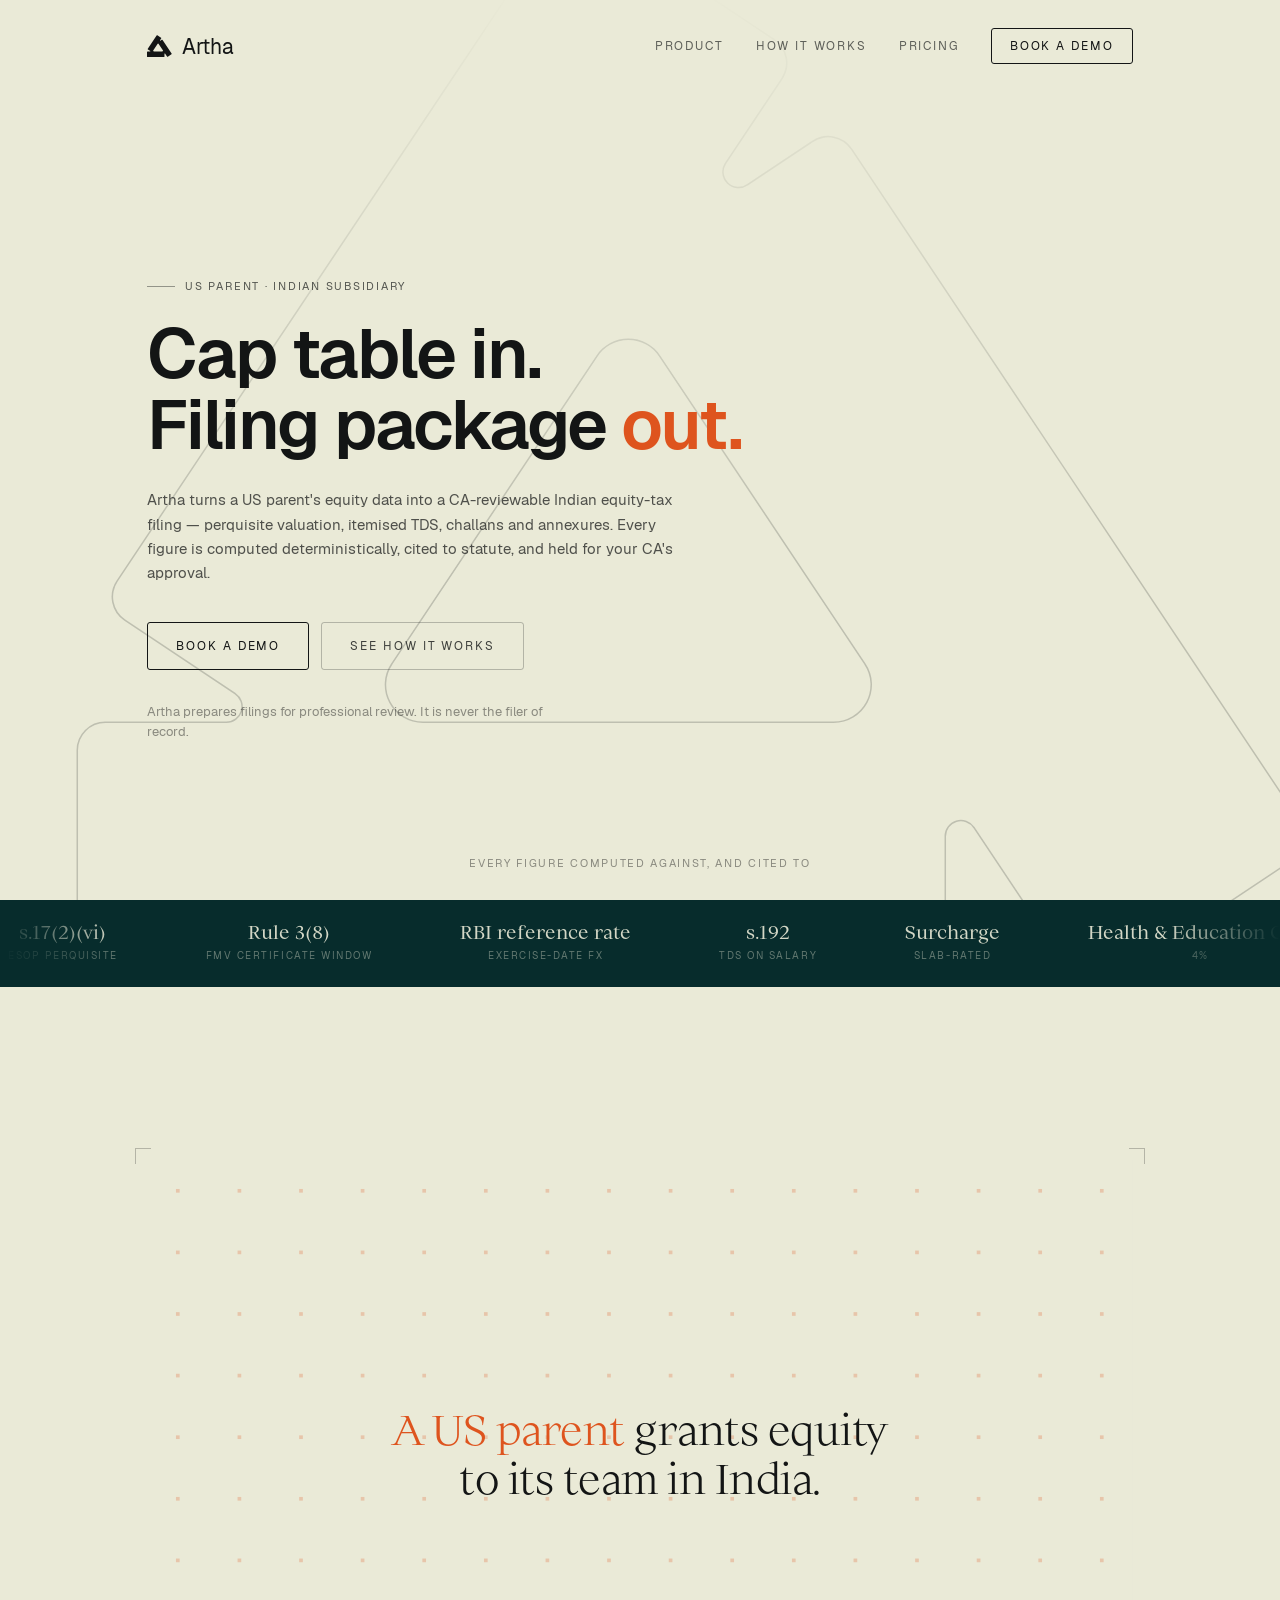
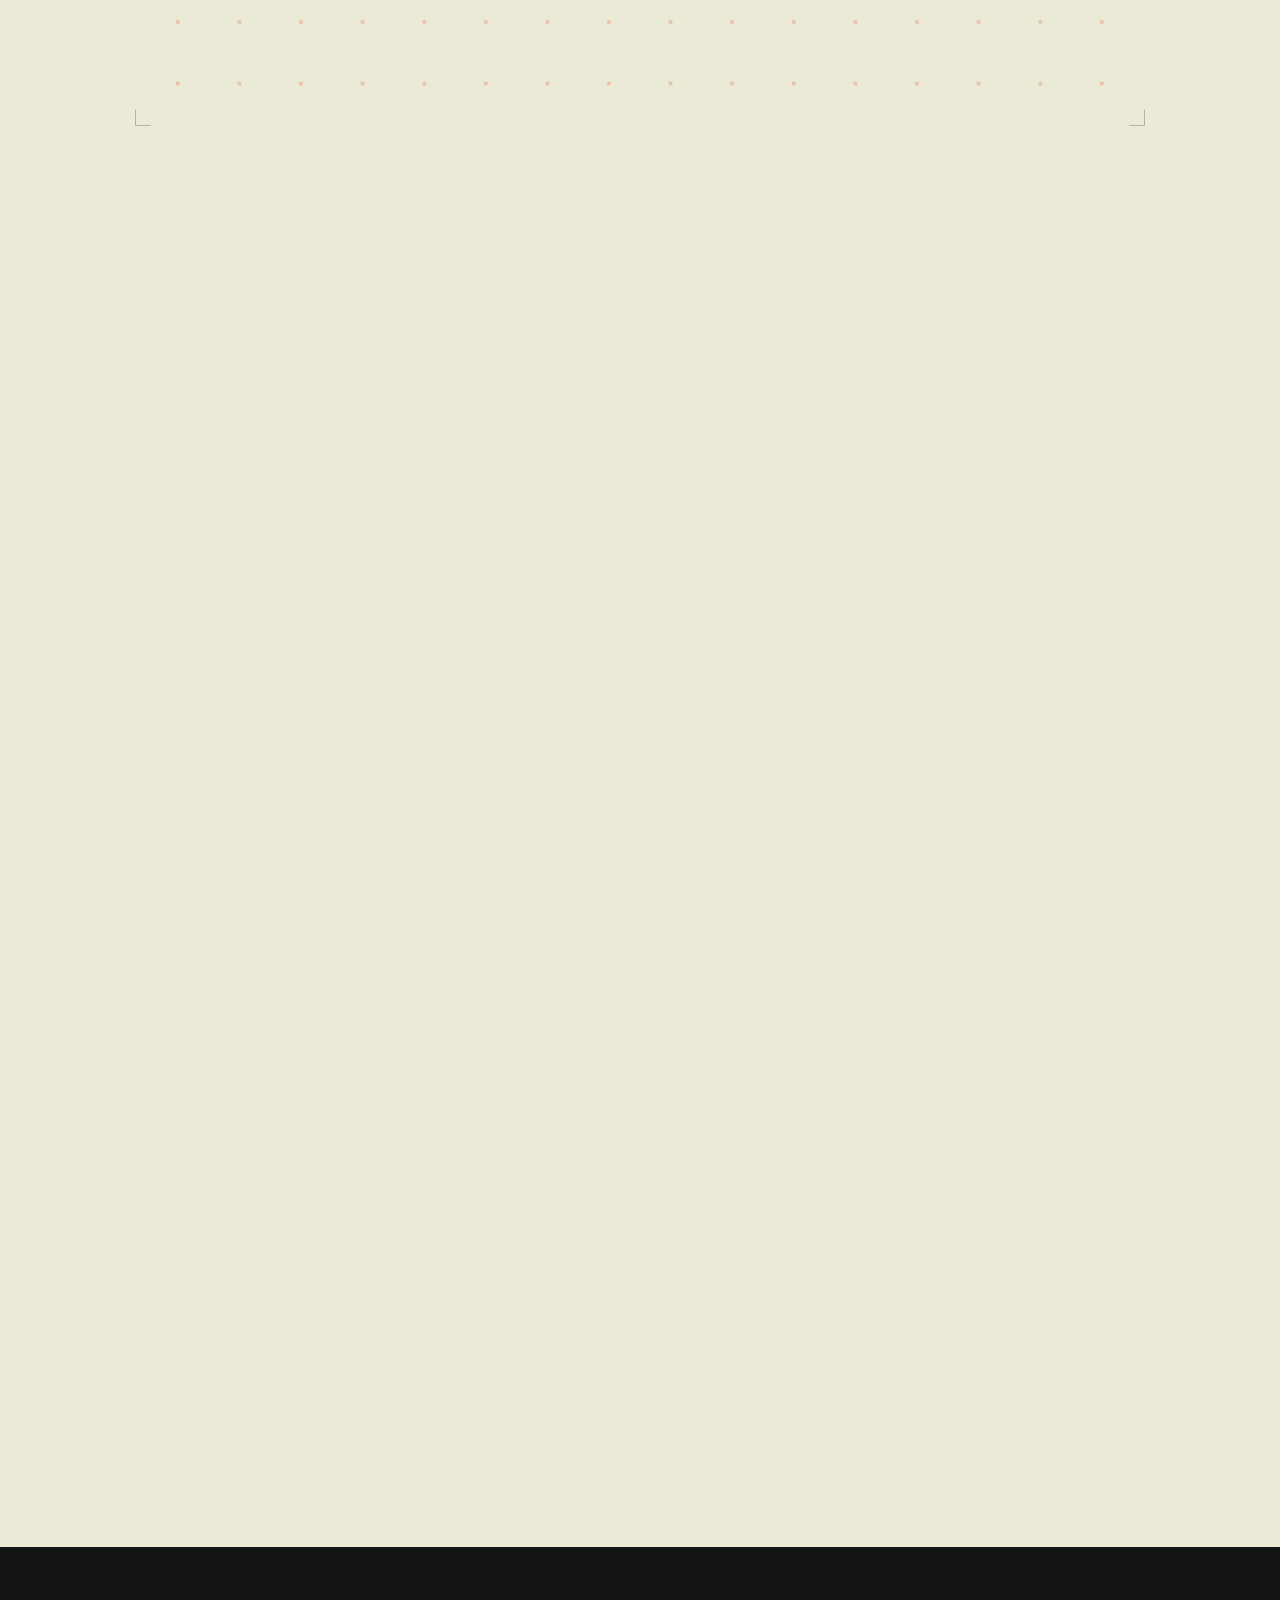
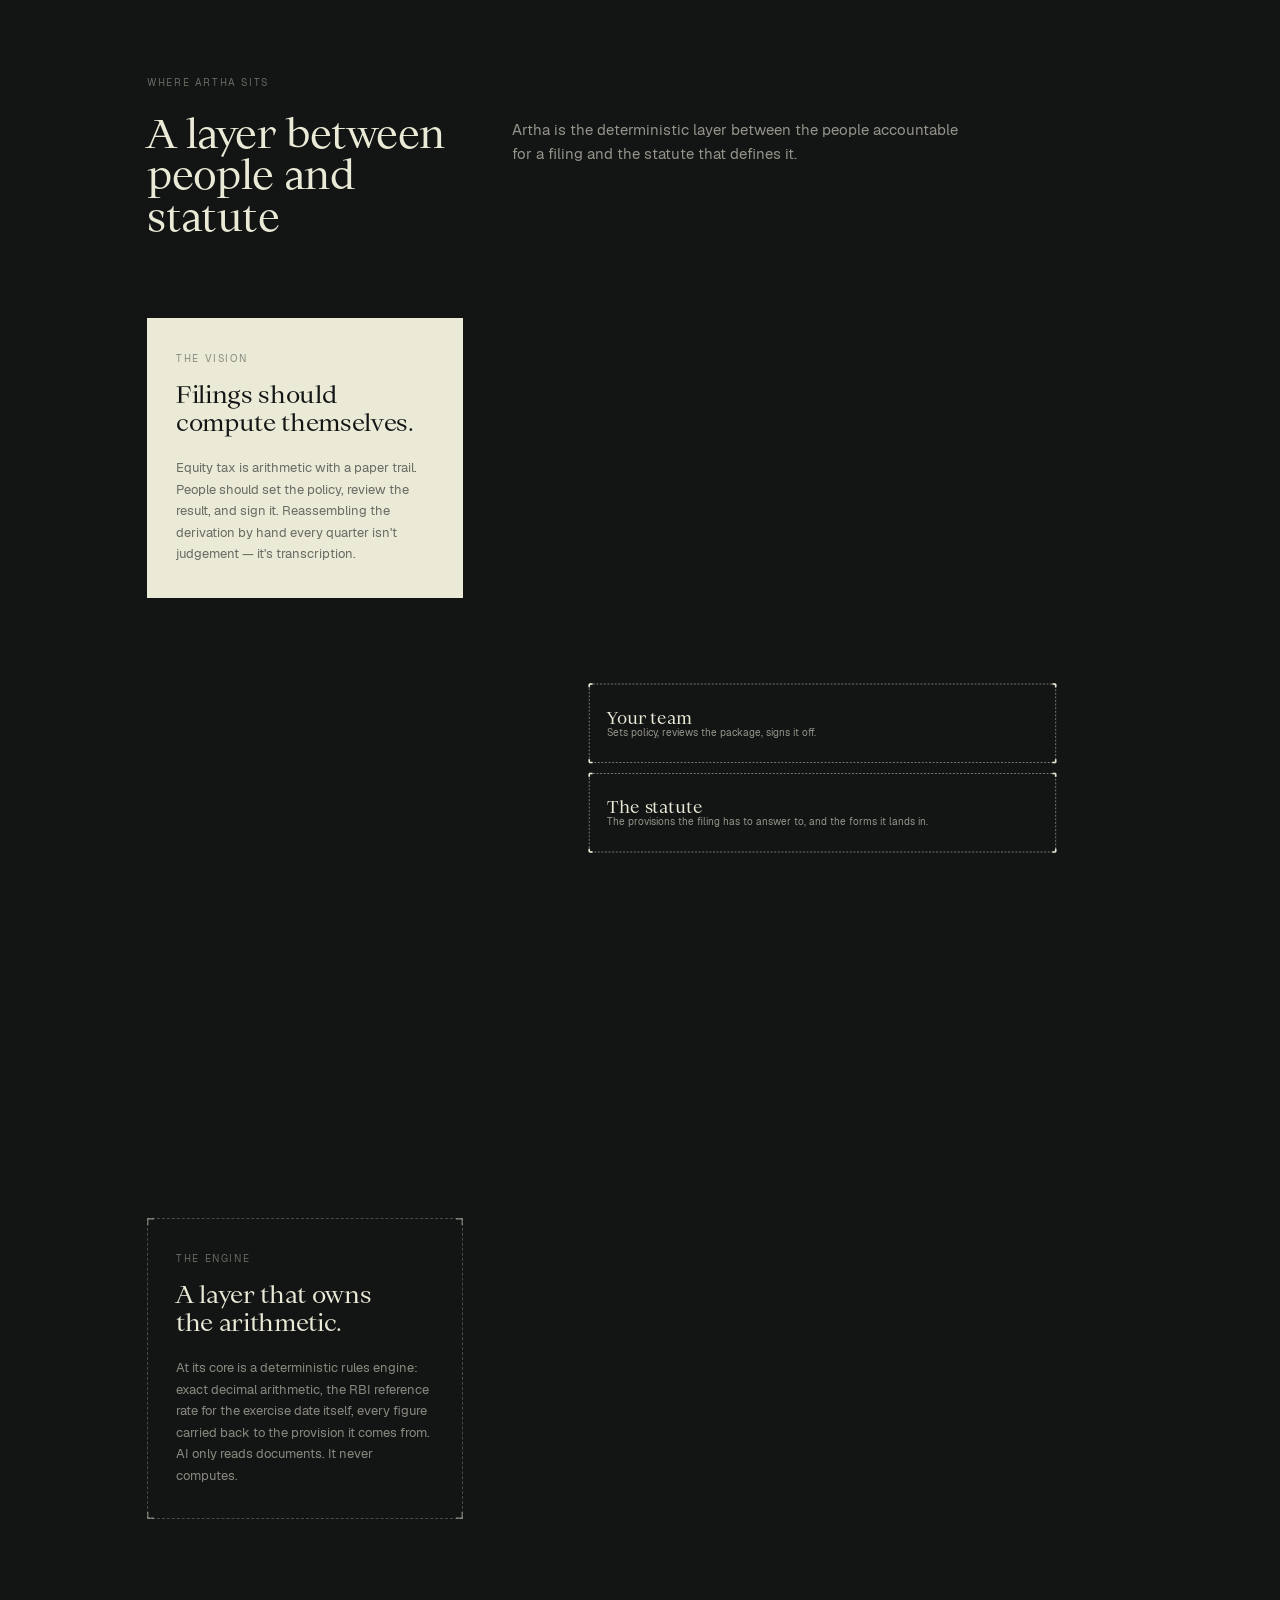
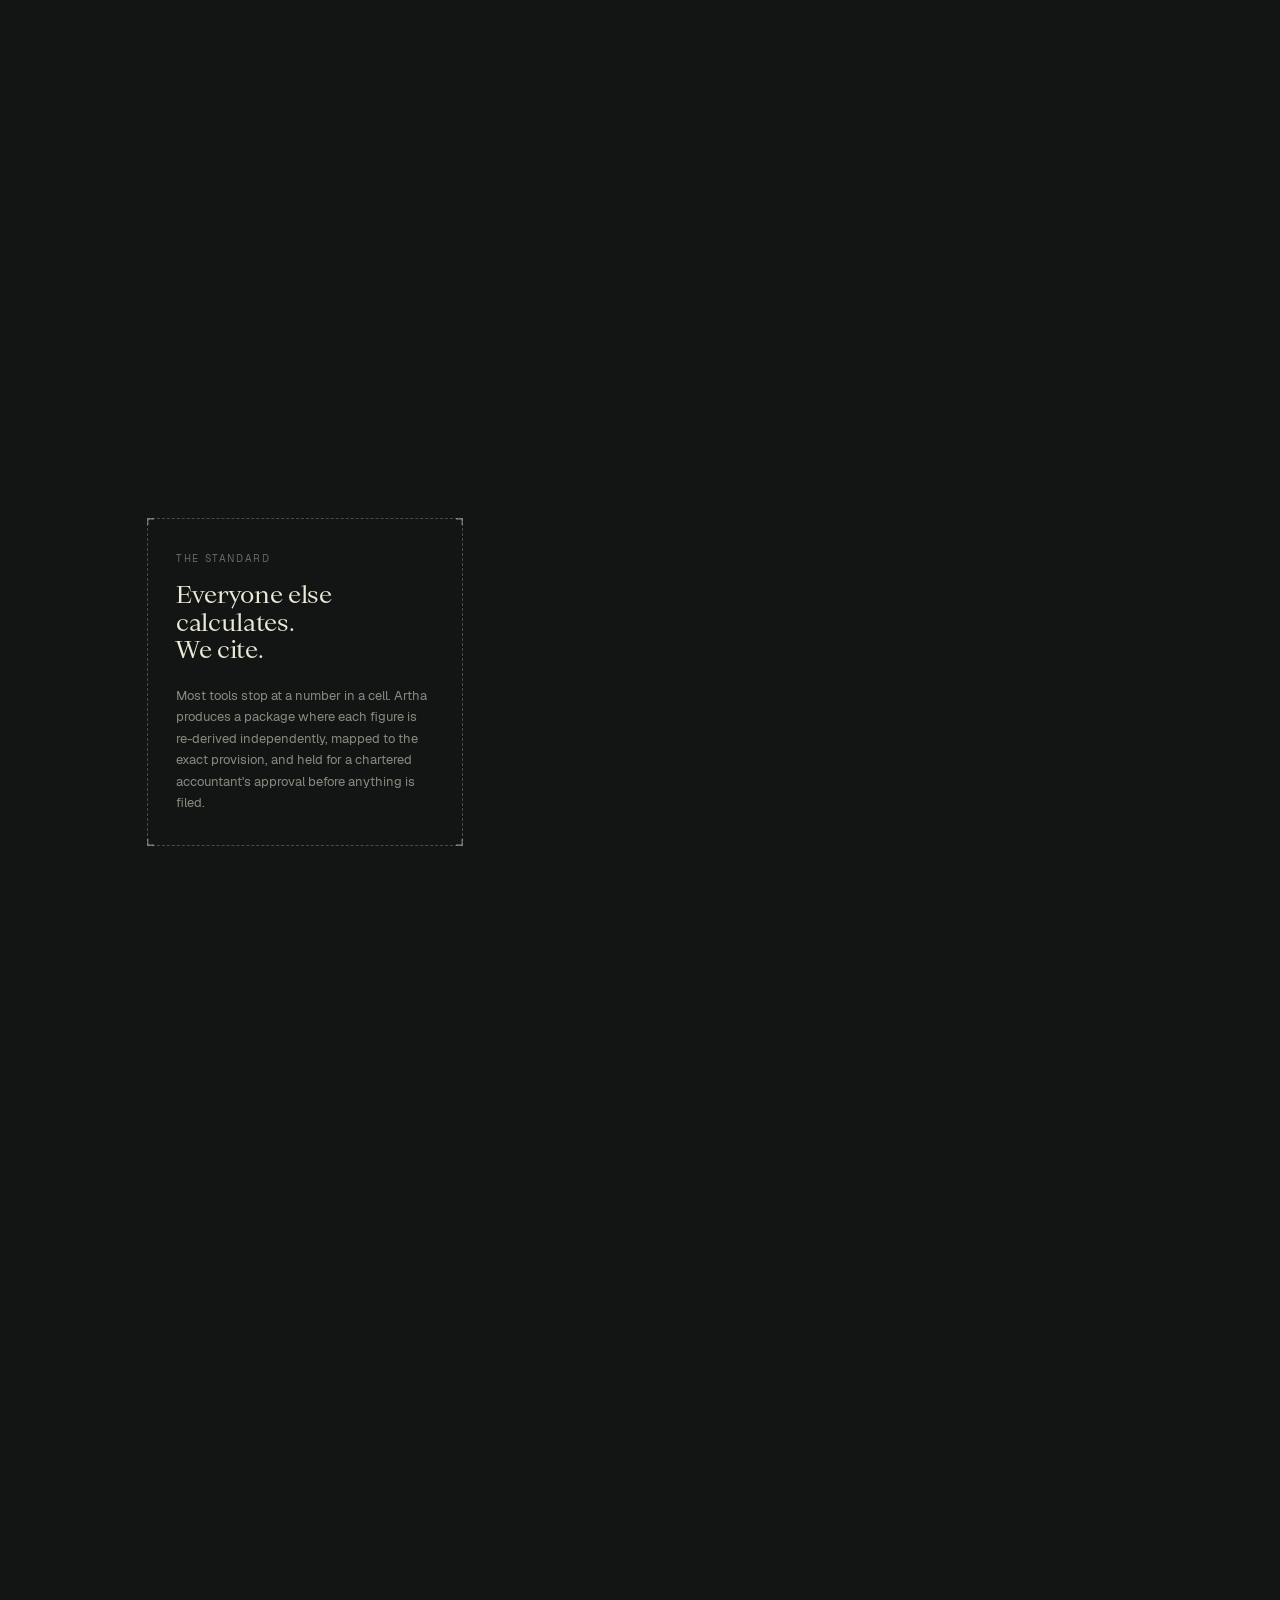
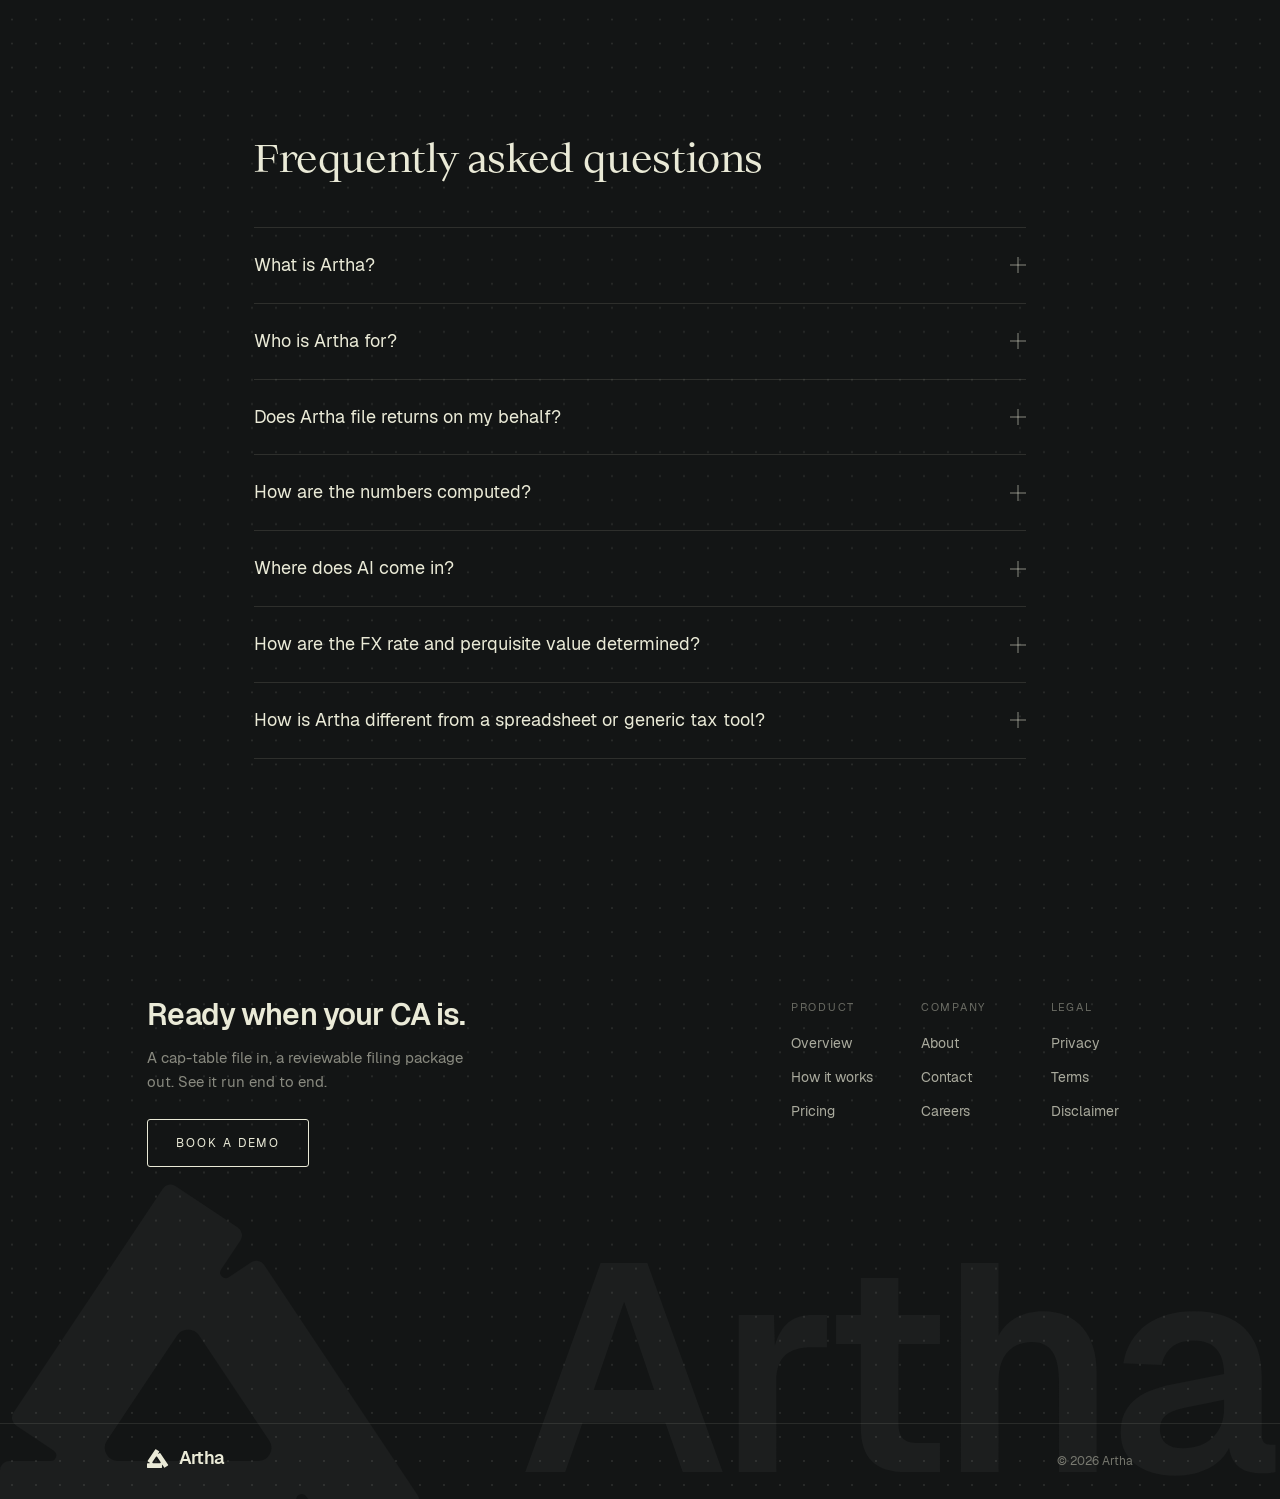
==== index.html @ faf61aad "Add the architectural stack section Built from Sedahoo/Artha 7c24a02, which now also carries the egg" ====
<!doctype html>
<html lang="en">
  <head>
    <meta charset="utf-8" />
    <meta name="viewport" content="width=device-width, initial-scale=1" />
    <title>Artha — Global equity tax compliance</title>
    <meta
      name="description"
      content="Artha turns a US parent's cap-table data into a CA-reviewable Indian equity-tax filing package — deterministic, cited, and audit-ready."
    />
    <link rel="canonical" href="https://artha.cc/" />
    <meta property="og:type" content="website" />
    <meta property="og:url" content="https://artha.cc/" />
    <meta property="og:site_name" content="Artha" />
    <meta property="og:title" content="Artha — Global equity tax compliance" />
    <meta
      property="og:description"
      content="Cap table in, filing package out. Perquisite valuation, itemised TDS, challans and annexures — computed deterministically and held for your CA's approval."
    />
    <meta property="og:image" content="https://artha.cc/media/artha-film-poster.jpg" />
    <meta name="twitter:card" content="summary_large_image" />
    <meta name="theme-color" content="#131515" />
    <link rel="icon" type="image/svg+xml" href="/brand/artha-favicon.svg" />
    <link rel="preload" as="font" type="font/ttf" href="/fonts/Geist-SemiBold.ttf" crossorigin />
    <link rel="preload" as="font" type="font/ttf" href="/fonts/Geist-Regular.ttf" crossorigin />
    <link rel="preload" as="font" type="font/woff2" href="/fonts/OrticaLinear-Regular.woff2" crossorigin />
    <script type="module" crossorigin src="/assets/index-BxhkUaYk.js"></script>
    <link rel="stylesheet" crossorigin href="/assets/index-BD1WcPGN.css">
  </head>
  <body>
    <div id="root"></div>
  </body>
</html>
---- assets/index-BD1WcPGN.css ----
@layer properties{@supports (((-webkit-hyphens:none)) and (not (margin-trim:inline))) or ((-moz-orient:inline) and (not (color:rgb(from red r g b)))){:root,:host{--mx:-500px;--my:-500px}*,:before,:after,::backdrop{--tw-translate-x:0;--tw-translate-y:0;--tw-translate-z:0;--tw-rotate-x:initial;--tw-rotate-y:initial;--tw-rotate-z:initial;--tw-skew-x:initial;--tw-skew-y:initial;--tw-space-y-reverse:0;--tw-border-style:solid;--tw-gradient-position:initial;--tw-gradient-from:#0000;--tw-gradient-via:#0000;--tw-gradient-to:#0000;--tw-gradient-stops:initial;--tw-gradient-via-stops:initial;--tw-gradient-from-position:0%;--tw-gradient-via-position:50%;--tw-gradient-to-position:100%;--tw-leading:initial;--tw-font-weight:initial;--tw-tracking:initial;--tw-ordinal:initial;--tw-slashed-zero:initial;--tw-numeric-figure:initial;--tw-numeric-spacing:initial;--tw-numeric-fraction:initial;--tw-shadow:0 0 #0000;--tw-shadow-color:initial;--tw-shadow-alpha:100%;--tw-inset-shadow:0 0 #0000;--tw-inset-shadow-color:initial;--tw-inset-shadow-alpha:100%;--tw-ring-color:initial;--tw-ring-shadow:0 0 #0000;--tw-inset-ring-color:initial;--tw-inset-ring-shadow:0 0 #0000;--tw-ring-inset:initial;--tw-ring-offset-width:0px;--tw-ring-offset-color:#fff;--tw-ring-offset-shadow:0 0 #0000;--tw-outline-style:solid;--tw-blur:initial;--tw-brightness:initial;--tw-contrast:initial;--tw-grayscale:initial;--tw-hue-rotate:initial;--tw-invert:initial;--tw-opacity:initial;--tw-saturate:initial;--tw-sepia:initial;--tw-drop-shadow:initial;--tw-drop-shadow-color:initial;--tw-drop-shadow-alpha:100%;--tw-drop-shadow-size:initial;--tw-backdrop-blur:initial;--tw-backdrop-brightness:initial;--tw-backdrop-contrast:initial;--tw-backdrop-grayscale:initial;--tw-backdrop-hue-rotate:initial;--tw-backdrop-invert:initial;--tw-backdrop-opacity:initial;--tw-backdrop-saturate:initial;--tw-backdrop-sepia:initial;--tw-duration:initial;--tw-ease:initial;--tw-scale-x:1;--tw-scale-y:1;--tw-scale-z:1;--bd-angle:0deg}}}@layer theme{:root,:host{--font-sans:"Geist", system-ui, sans-serif;--font-serif:"Ortica", Georgia, "Times New Roman", serif;--font-mono:ui-monospace, SFMono-Regular, Menlo, Monaco, Consolas, "Liberation Mono", "Courier New", monospace;--color-zinc-500:oklch(55.2% .016 285.938);--color-neutral-800:oklch(26.9% 0 none);--color-neutral-900:oklch(20.5% 0 none);--color-black:#000;--color-white:#fff;--spacing:.25rem;--font-weight-normal:400;--font-weight-medium:500;--font-weight-semibold:600;--tracking-tight:-.025em;--tracking-normal:0em;--tracking-wide:.025em;--leading-tight:1.25;--leading-relaxed:1.625;--radius-2xl:1rem;--ease-in:cubic-bezier(.4, 0, 1, 1);--ease-out:cubic-bezier(0, 0, .2, 1);--ease-in-out:cubic-bezier(.4, 0, .2, 1);--animate-pulse:pulse 2s cubic-bezier(.4, 0, .6, 1) infinite;--blur-xl:24px;--aspect-video:16 / 9;--default-transition-duration:.15s;--default-transition-timing-function:cubic-bezier(.4, 0, .2, 1);--default-font-family:var(--font-sans);--default-mono-font-family:var(--font-mono);--color-onyx:#131515;--color-eggshell:#eaead7;--color-paprika:#de541e;--color-paprika-soft:#e9734a;--color-pine:#072c2c;--color-ink:#131515;--color-muted:#565a57;--color-faint:#8a8f89;--radius-xl2:1.5rem;--font-display:"Geist", system-ui, sans-serif}}@layer base{*,:after,:before,::backdrop{box-sizing:border-box;border:0 solid;margin:0;padding:0}::file-selector-button{box-sizing:border-box;border:0 solid;margin:0;padding:0}html,:host{-webkit-text-size-adjust:100%;tab-size:4;line-height:1.5;font-family:var(--default-font-family,-apple-system, BlinkMacSystemFont, "Segoe UI", Roboto, "Helvetica Neue", "Noto Sans", Arial, sans-serif, "Apple Color Emoji", "Segoe UI Emoji", "Segoe UI Symbol", "Noto Color Emoji");font-feature-settings:var(--default-font-feature-settings,normal);font-variation-settings:var(--default-font-variation-settings,normal);-webkit-tap-highlight-color:transparent}hr{height:0;color:inherit;border-top-width:1px}abbr:where([title]){-webkit-text-decoration:underline dotted;text-decoration:underline dotted}h1,h2,h3,h4,h5,h6{font-size:inherit;font-weight:inherit}a{color:inherit;-webkit-text-decoration:inherit;text-decoration:inherit}b,strong{font-weight:bolder}code,kbd,samp,pre{font-family:var(--default-mono-font-family,ui-monospace, SFMono-Regular, Menlo, Monaco, Consolas, "Liberation Mono", "Courier New", monospace);font-feature-settings:var(--default-mono-font-feature-settings,normal);font-variation-settings:var(--default-mono-font-variation-settings,normal);font-size:1em}small{font-size:80%}sub,sup{vertical-align:baseline;font-size:75%;line-height:0;position:relative}sub{bottom:-.25em}sup{top:-.5em}table{text-indent:0;border-color:inherit;border-collapse:collapse}:-moz-focusring:where(:not(iframe)){outline:auto}progress{vertical-align:baseline}summary{display:list-item}ol,ul,menu{list-style:none}img,svg,video,canvas,audio,iframe,embed,object{vertical-align:middle;display:block}img,video{max-width:100%;height:auto}button,input,select,optgroup,textarea{font:inherit;font-feature-settings:inherit;font-variation-settings:inherit;letter-spacing:inherit;color:inherit;opacity:1;background-color:#0000;border-radius:0}::file-selector-button{font:inherit;font-feature-settings:inherit;font-variation-settings:inherit;letter-spacing:inherit;color:inherit;opacity:1;background-color:#0000;border-radius:0}:where(select:is([multiple],[size])) optgroup{font-weight:bolder}:where(select:is([multiple],[size])) optgroup option{padding-inline-start:20px}::file-selector-button{margin-inline-end:4px}::placeholder{opacity:1}@supports (not ((-webkit-appearance:-apple-pay-button))) or (contain-intrinsic-size:1px){::placeholder{color:currentColor}@supports (color:color-mix(in lab,red,red)){::placeholder{color:color-mix(in oklab,currentcolor 50%,transparent)}}}textarea{resize:vertical}::-webkit-search-decoration{-webkit-appearance:none}::-webkit-date-and-time-value{min-height:1lh;text-align:inherit}::-webkit-datetime-edit{display:inline-flex}::-webkit-datetime-edit-fields-wrapper{padding:0}::-webkit-datetime-edit{padding-block:0}::-webkit-datetime-edit-year-field{padding-block:0}::-webkit-datetime-edit-month-field{padding-block:0}::-webkit-datetime-edit-day-field{padding-block:0}::-webkit-datetime-edit-hour-field{padding-block:0}::-webkit-datetime-edit-minute-field{padding-block:0}::-webkit-datetime-edit-second-field{padding-block:0}::-webkit-datetime-edit-millisecond-field{padding-block:0}::-webkit-datetime-edit-meridiem-field{padding-block:0}::-webkit-calendar-picker-indicator{line-height:1}:-moz-ui-invalid{box-shadow:none}button,input:where([type=button],[type=reset],[type=submit]){appearance:button}::file-selector-button{appearance:button}::-webkit-inner-spin-button{height:auto}::-webkit-outer-spin-button{height:auto}[hidden]:where(:not([hidden=until-found])){display:none!important}}@layer components{.label{letter-spacing:.16em;text-transform:uppercase;font-size:11px;font-weight:500}.display{font-family:var(--font-display);letter-spacing:-.028em;font-weight:600;line-height:1.02}}@layer utilities{.pointer-events-none{pointer-events:none}.collapse{visibility:collapse}.invisible{visibility:hidden}.visible{visibility:visible}.sr-only{clip-path:inset(50%);white-space:nowrap;border-width:0;width:1px;height:1px;margin:-1px;padding:0;position:absolute;overflow:hidden}.absolute{position:absolute}.fixed{position:fixed}.relative{position:relative}.static{position:static}.sticky{position:sticky}.inset-0{inset:0}.inset-x-0{inset-inline:0}.inset-y-0{inset-block:0}.-top-3{top:calc(var(--spacing) * -3)}.-top-28{top:calc(var(--spacing) * -28)}.-top-px{top:-1px}.top-0{top:0}.top-1\/2{top:50%}.-right-3{right:calc(var(--spacing) * -3)}.-right-24{right:calc(var(--spacing) * -24)}.-right-px{right:-1px}.right-0{right:0}.-bottom-3{bottom:calc(var(--spacing) * -3)}.-bottom-px{bottom:-1px}.bottom-0{bottom:0}.bottom-4{bottom:calc(var(--spacing) * 4)}.bottom-7{bottom:calc(var(--spacing) * 7)}.-left-3{left:calc(var(--spacing) * -3)}.-left-px{left:-1px}.left-0{left:0}.left-1\/2{left:50%}.left-4{left:calc(var(--spacing) * 4)}.isolate{isolation:isolate}.-z-0{z-index:-0}.-z-10{z-index:-10}.z-10{z-index:10}.z-20{z-index:20}.z-50{z-index:50}.container{width:100%}@media(min-width:40rem){.container{max-width:40rem}}@media(min-width:48rem){.container{max-width:48rem}}@media(min-width:64rem){.container{max-width:64rem}}@media(min-width:80rem){.container{max-width:80rem}}@media(min-width:96rem){.container{max-width:96rem}}.mx-auto{margin-inline:auto}.mt-0\.5{margin-top:calc(var(--spacing) * .5)}.mt-1\.5{margin-top:calc(var(--spacing) * 1.5)}.mt-3{margin-top:calc(var(--spacing) * 3)}.mt-4{margin-top:calc(var(--spacing) * 4)}.mt-5{margin-top:calc(var(--spacing) * 5)}.mt-6{margin-top:calc(var(--spacing) * 6)}.mt-7{margin-top:calc(var(--spacing) * 7)}.mt-8{margin-top:calc(var(--spacing) * 8)}.mt-9{margin-top:calc(var(--spacing) * 9)}.mt-10{margin-top:calc(var(--spacing) * 10)}.mt-11{margin-top:calc(var(--spacing) * 11)}.mt-12{margin-top:calc(var(--spacing) * 12)}.mt-14{margin-top:calc(var(--spacing) * 14)}.mt-16{margin-top:calc(var(--spacing) * 16)}.mt-24{margin-top:calc(var(--spacing) * 24)}.mb-1\.5{margin-bottom:calc(var(--spacing) * 1.5)}.mb-2{margin-bottom:calc(var(--spacing) * 2)}.ml-2{margin-left:calc(var(--spacing) * 2)}.ml-auto{margin-left:auto}.block{display:block}.flex{display:flex}.grid{display:grid}.hidden{display:none}.inline{display:inline}.inline-block{display:inline-block}.inline-flex{display:inline-flex}.table{display:table}.aspect-\[1512\/1219\]{aspect-ratio:1512/1219}.aspect-square{aspect-ratio:1}.aspect-video{aspect-ratio:var(--aspect-video)}.h-1{height:var(--spacing)}.h-1\.5{height:calc(var(--spacing) * 1.5)}.h-4{height:calc(var(--spacing) * 4)}.h-9{height:calc(var(--spacing) * 9)}.h-12{height:calc(var(--spacing) * 12)}.h-16{height:calc(var(--spacing) * 16)}.h-80{height:calc(var(--spacing) * 80)}.h-\[0\.5rem\]{height:.5rem}.h-\[1\.05em\]{height:1.05em}.h-\[3px\]{height:3px}.h-\[22px\]{height:22px}.h-\[70px\]{height:70px}.h-\[84px\]{height:84px}.h-\[92px\]{height:92px}.h-\[128\%\]{height:128%}.h-\[240vh\]{height:240vh}.h-auto{height:auto}.h-full{height:100%}.h-px{height:1px}.h-screen{height:100vh}.min-h-\[100svh\]{min-height:100svh}.min-h-\[420px\]{min-height:420px}.w-1\.5{width:calc(var(--spacing) * 1.5)}.w-4{width:calc(var(--spacing) * 4)}.w-6{width:calc(var(--spacing) * 6)}.w-7{width:calc(var(--spacing) * 7)}.w-9{width:calc(var(--spacing) * 9)}.w-12{width:calc(var(--spacing) * 12)}.w-16{width:calc(var(--spacing) * 16)}.w-28{width:calc(var(--spacing) * 28)}.w-80{width:calc(var(--spacing) * 80)}.w-\[0\.5rem\]{width:.5rem}.w-\[1ch\]{width:1ch}.w-\[5\.75rem\]{width:5.75rem}.w-\[112vw\]{width:112vw}.w-auto{width:auto}.w-full{width:100%}.w-max{width:max-content}.w-px{width:1px}.max-w-\[15ch\]{max-width:15ch}.max-w-\[16ch\]{max-width:16ch}.max-w-\[18ch\]{max-width:18ch}.max-w-\[22ch\]{max-width:22ch}.max-w-\[30ch\]{max-width:30ch}.max-w-\[40ch\]{max-width:40ch}.max-w-\[46ch\]{max-width:46ch}.max-w-\[54ch\]{max-width:54ch}.max-w-\[58ch\]{max-width:58ch}.max-w-\[62ch\]{max-width:62ch}.max-w-\[64ch\]{max-width:64ch}.max-w-\[68ch\]{max-width:68ch}.max-w-\[72ch\]{max-width:72ch}.max-w-\[600px\]{max-width:600px}.max-w-\[820px\]{max-width:820px}.max-w-\[1140px\]{max-width:1140px}.max-w-\[1180px\]{max-width:1180px}.max-w-none{max-width:none}.flex-1{flex:1}.flex-none{flex:none}.shrink-0{flex-shrink:0}.origin-left{transform-origin:0}.-translate-x-1\/2{--tw-translate-x: -50% ;translate:var(--tw-translate-x) var(--tw-translate-y)}.-translate-y-1\/2{--tw-translate-y: -50% ;translate:var(--tw-translate-x) var(--tw-translate-y)}.translate-y-\[-3px\]{--tw-translate-y:-3px;translate:var(--tw-translate-x) var(--tw-translate-y)}.translate-y-\[15\%\]{--tw-translate-y:15%;translate:var(--tw-translate-x) var(--tw-translate-y)}.rotate-90{rotate:90deg}.transform{transform:var(--tw-rotate-x,) var(--tw-rotate-y,) var(--tw-rotate-z,) var(--tw-skew-x,) var(--tw-skew-y,)}.animate-\[marquee_52s_linear_infinite\]{animation:52s linear infinite marquee}.animate-pulse{animation:var(--animate-pulse)}.cursor-pointer{cursor:pointer}.resize{resize:both}.appearance-none{appearance:none}.grid-cols-1{grid-template-columns:repeat(1,minmax(0,1fr))}.grid-cols-2{grid-template-columns:repeat(2,minmax(0,1fr))}.grid-rows-\[0fr\]{grid-template-rows:0fr}.grid-rows-\[1fr\]{grid-template-rows:1fr}.flex-col{flex-direction:column}.flex-wrap{flex-wrap:wrap}.place-items-center{place-items:center}.items-baseline{align-items:baseline}.items-center{align-items:center}.items-end{align-items:flex-end}.justify-between{justify-content:space-between}.justify-center{justify-content:center}.justify-end{justify-content:flex-end}.gap-1{gap:var(--spacing)}.gap-1\.5{gap:calc(var(--spacing) * 1.5)}.gap-2{gap:calc(var(--spacing) * 2)}.gap-2\.5{gap:calc(var(--spacing) * 2.5)}.gap-3{gap:calc(var(--spacing) * 3)}.gap-4{gap:calc(var(--spacing) * 4)}.gap-5{gap:calc(var(--spacing) * 5)}.gap-6{gap:calc(var(--spacing) * 6)}.gap-8{gap:calc(var(--spacing) * 8)}.gap-10{gap:calc(var(--spacing) * 10)}.gap-12{gap:calc(var(--spacing) * 12)}.gap-14{gap:calc(var(--spacing) * 14)}.gap-\[72px\]{gap:72px}.gap-px{gap:1px}:where(.space-y-0>:not(:last-child)){--tw-space-y-reverse:0;margin-block:0}:where(.space-y-2\.5>:not(:last-child)){--tw-space-y-reverse:0;margin-block-start:calc(calc(var(--spacing) * 2.5) * var(--tw-space-y-reverse));margin-block-end:calc(calc(var(--spacing) * 2.5) * calc(1 - var(--tw-space-y-reverse)))}.gap-x-1\.5{column-gap:calc(var(--spacing) * 1.5)}.gap-x-2\.5{column-gap:calc(var(--spacing) * 2.5)}.gap-x-5{column-gap:calc(var(--spacing) * 5)}.gap-x-12{column-gap:calc(var(--spacing) * 12)}.gap-x-14{column-gap:calc(var(--spacing) * 14)}.gap-y-1{row-gap:var(--spacing)}.gap-y-2{row-gap:calc(var(--spacing) * 2)}.gap-y-5{row-gap:calc(var(--spacing) * 5)}.gap-y-6{row-gap:calc(var(--spacing) * 6)}.gap-y-8{row-gap:calc(var(--spacing) * 8)}.self-center{align-self:center}.overflow-hidden{overflow:hidden}.overflow-x-visible{overflow-x:visible}.overflow-y-clip{overflow-y:clip}.rounded{border-radius:.25rem}.rounded-2xl{border-radius:var(--radius-2xl)}.rounded-\[3px\]{border-radius:3px}.rounded-\[inherit\]{border-radius:inherit}.rounded-\[var\(--radius-xl2\)\]{border-radius:var(--radius-xl2)}.rounded-full{border-radius:3.40282e38px}.rounded-none{border-radius:0}.border{border-style:var(--tw-border-style);border-width:1px}.border-\[1\.5px\]{border-style:var(--tw-border-style);border-width:1.5px}.border-y{border-block-style:var(--tw-border-style);border-block-width:1px}.border-t{border-top-style:var(--tw-border-style);border-top-width:1px}.border-r{border-right-style:var(--tw-border-style);border-right-width:1px}.border-b{border-bottom-style:var(--tw-border-style);border-bottom-width:1px}.border-l{border-left-style:var(--tw-border-style);border-left-width:1px}.border-dashed{--tw-border-style:dashed;border-style:dashed}.border-eggshell{border-color:var(--color-eggshell)}.border-eggshell\/10{border-color:#eaead71a}@supports (color:color-mix(in lab,red,red)){.border-eggshell\/10{border-color:color-mix(in oklab,var(--color-eggshell) 10%,transparent)}}.border-eggshell\/12{border-color:#eaead71f}@supports (color:color-mix(in lab,red,red)){.border-eggshell\/12{border-color:color-mix(in oklab,var(--color-eggshell) 12%,transparent)}}.border-eggshell\/25{border-color:#eaead740}@supports (color:color-mix(in lab,red,red)){.border-eggshell\/25{border-color:color-mix(in oklab,var(--color-eggshell) 25%,transparent)}}.border-neutral-800{border-color:var(--color-neutral-800)}.border-onyx{border-color:var(--color-onyx)}.border-onyx\/10{border-color:#1315151a}@supports (color:color-mix(in lab,red,red)){.border-onyx\/10{border-color:color-mix(in oklab,var(--color-onyx) 10%,transparent)}}.border-onyx\/12{border-color:#1315151f}@supports (color:color-mix(in lab,red,red)){.border-onyx\/12{border-color:color-mix(in oklab,var(--color-onyx) 12%,transparent)}}.border-onyx\/15{border-color:#13151526}@supports (color:color-mix(in lab,red,red)){.border-onyx\/15{border-color:color-mix(in oklab,var(--color-onyx) 15%,transparent)}}.border-onyx\/25{border-color:#13151540}@supports (color:color-mix(in lab,red,red)){.border-onyx\/25{border-color:color-mix(in oklab,var(--color-onyx) 25%,transparent)}}.border-onyx\/30{border-color:#1315154d}@supports (color:color-mix(in lab,red,red)){.border-onyx\/30{border-color:color-mix(in oklab,var(--color-onyx) 30%,transparent)}}.border-paprika{border-color:var(--color-paprika)}.border-transparent{border-color:#0000}.border-white\/8{border-color:#ffffff14}@supports (color:color-mix(in lab,red,red)){.border-white\/8{border-color:color-mix(in oklab,var(--color-white) 8%,transparent)}}.border-white\/10{border-color:#ffffff1a}@supports (color:color-mix(in lab,red,red)){.border-white\/10{border-color:color-mix(in oklab,var(--color-white) 10%,transparent)}}.border-white\/12{border-color:#ffffff1f}@supports (color:color-mix(in lab,red,red)){.border-white\/12{border-color:color-mix(in oklab,var(--color-white) 12%,transparent)}}.border-white\/20{border-color:#fff3}@supports (color:color-mix(in lab,red,red)){.border-white\/20{border-color:color-mix(in oklab,var(--color-white) 20%,transparent)}}.border-r-onyx\/15{border-right-color:#13151526}@supports (color:color-mix(in lab,red,red)){.border-r-onyx\/15{border-right-color:color-mix(in oklab,var(--color-onyx) 15%,transparent)}}.bg-\[\#160000\]{background-color:#160000}.bg-black{background-color:var(--color-black)}.bg-current{background-color:currentColor}.bg-eggshell{background-color:var(--color-eggshell)}.bg-eggshell\/85{background-color:#eaead7d9}@supports (color:color-mix(in lab,red,red)){.bg-eggshell\/85{background-color:color-mix(in oklab,var(--color-eggshell) 85%,transparent)}}.bg-neutral-900{background-color:var(--color-neutral-900)}.bg-onyx{background-color:var(--color-onyx)}.bg-onyx\/10{background-color:#1315151a}@supports (color:color-mix(in lab,red,red)){.bg-onyx\/10{background-color:color-mix(in oklab,var(--color-onyx) 10%,transparent)}}.bg-onyx\/40{background-color:#13151566}@supports (color:color-mix(in lab,red,red)){.bg-onyx\/40{background-color:color-mix(in oklab,var(--color-onyx) 40%,transparent)}}.bg-onyx\/\[0\.02\]{background-color:#13151505}@supports (color:color-mix(in lab,red,red)){.bg-onyx\/\[0\.02\]{background-color:color-mix(in oklab,var(--color-onyx) 2%,transparent)}}.bg-paprika{background-color:var(--color-paprika)}.bg-pine{background-color:var(--color-pine)}.bg-transparent{background-color:#0000}.bg-white{background-color:var(--color-white)}.bg-white\/10{background-color:#ffffff1a}@supports (color:color-mix(in lab,red,red)){.bg-white\/10{background-color:color-mix(in oklab,var(--color-white) 10%,transparent)}}.bg-white\/\[0\.05\]{background-color:#ffffff0d}@supports (color:color-mix(in lab,red,red)){.bg-white\/\[0\.05\]{background-color:color-mix(in oklab,var(--color-white) 5%,transparent)}}.bg-zinc-500{background-color:var(--color-zinc-500)}.bg-gradient-to-br{--tw-gradient-position:to bottom right in oklab;background-image:linear-gradient(var(--tw-gradient-stops))}.bg-gradient-to-l{--tw-gradient-position:to left in oklab;background-image:linear-gradient(var(--tw-gradient-stops))}.bg-gradient-to-r{--tw-gradient-position:to right in oklab;background-image:linear-gradient(var(--tw-gradient-stops))}.to-transparent{--tw-gradient-to:transparent;--tw-gradient-stops:var(--tw-gradient-via-stops,var(--tw-gradient-position), var(--tw-gradient-from) var(--tw-gradient-from-position), var(--tw-gradient-to) var(--tw-gradient-to-position))}.\[mask-image\:linear-gradient\(transparent\,transparent\)\,linear-gradient\(\#000\,\#000\)\]{-webkit-mask-image:linear-gradient(#0000,#0000),linear-gradient(#000,#000);mask-image:linear-gradient(#0000,#0000),linear-gradient(#000,#000)}.\[mask-composite\:intersect\]{-webkit-mask-composite:source-in;mask-composite:intersect}.\[mask-clip\:padding-box\,border-box\]{-webkit-mask-clip:padding-box,border-box;mask-clip:padding-box,border-box}.object-cover{object-fit:cover}.p-6{padding:calc(var(--spacing) * 6)}.p-7{padding:calc(var(--spacing) * 7)}.p-8{padding:calc(var(--spacing) * 8)}.px-2{padding-inline:calc(var(--spacing) * 2)}.px-3{padding-inline:calc(var(--spacing) * 3)}.px-3\.5{padding-inline:calc(var(--spacing) * 3.5)}.px-4{padding-inline:calc(var(--spacing) * 4)}.px-5{padding-inline:calc(var(--spacing) * 5)}.px-6{padding-inline:calc(var(--spacing) * 6)}.px-7{padding-inline:calc(var(--spacing) * 7)}.px-\[18px\]{padding-inline:18px}.py-1\.5{padding-block:calc(var(--spacing) * 1.5)}.py-2{padding-block:calc(var(--spacing) * 2)}.py-3{padding-block:calc(var(--spacing) * 3)}.py-3\.5{padding-block:calc(var(--spacing) * 3.5)}.py-4{padding-block:calc(var(--spacing) * 4)}.py-5{padding-block:calc(var(--spacing) * 5)}.py-6{padding-block:calc(var(--spacing) * 6)}.py-7{padding-block:calc(var(--spacing) * 7)}.py-8{padding-block:calc(var(--spacing) * 8)}.py-20{padding-block:calc(var(--spacing) * 20)}.py-24{padding-block:calc(var(--spacing) * 24)}.pt-8{padding-top:calc(var(--spacing) * 8)}.pt-12{padding-top:calc(var(--spacing) * 12)}.pt-24{padding-top:calc(var(--spacing) * 24)}.pt-28{padding-top:calc(var(--spacing) * 28)}.pr-1{padding-right:var(--spacing)}.pr-1\.5{padding-right:calc(var(--spacing) * 1.5)}.pr-6{padding-right:calc(var(--spacing) * 6)}.pr-8{padding-right:calc(var(--spacing) * 8)}.pr-\[72px\]{padding-right:72px}.pb-7{padding-bottom:calc(var(--spacing) * 7)}.pb-12{padding-bottom:calc(var(--spacing) * 12)}.pb-24{padding-bottom:calc(var(--spacing) * 24)}.pb-32{padding-bottom:calc(var(--spacing) * 32)}.pb-52{padding-bottom:calc(var(--spacing) * 52)}.pl-6{padding-left:calc(var(--spacing) * 6)}.text-center{text-align:center}.text-left{text-align:left}.text-right{text-align:right}.font-display{font-family:var(--font-display)}.font-mono{font-family:var(--font-mono)}.font-serif{font-family:var(--font-serif)}.text-\[9\.5px\]{font-size:9.5px}.text-\[10\.5px\]{font-size:10.5px}.text-\[10px\]{font-size:10px}.text-\[11\.5px\]{font-size:11.5px}.text-\[11px\]{font-size:11px}.text-\[12\.5px\]{font-size:12.5px}.text-\[12px\]{font-size:12px}.text-\[13\.5px\]{font-size:13.5px}.text-\[13px\]{font-size:13px}.text-\[14\.5px\]{font-size:14.5px}.text-\[14px\]{font-size:14px}.text-\[15\.5px\]{font-size:15.5px}.text-\[15px\]{font-size:15px}.text-\[16px\]{font-size:16px}.text-\[17px\]{font-size:17px}.text-\[18px\]{font-size:18px}.text-\[20px\]{font-size:20px}.text-\[21px\]{font-size:21px}.text-\[38px\]{font-size:38px}.text-\[clamp\(0\.95rem\,1\.55vw\,1\.12rem\)\]{font-size:clamp(.95rem,1.55vw,1.12rem)}.text-\[clamp\(1\.05rem\,1\.45vw\,1\.3rem\)\]{font-size:clamp(1.05rem,1.45vw,1.3rem)}.text-\[clamp\(1\.5rem\,3vw\,2rem\)\]{font-size:clamp(1.5rem,3vw,2rem)}.text-\[clamp\(1\.6rem\,3\.2vw\,2\.45rem\)\]{font-size:clamp(1.6rem,3.2vw,2.45rem)}.text-\[clamp\(1\.25rem\,1\.85vw\,1\.6rem\)\]{font-size:clamp(1.25rem,1.85vw,1.6rem)}.text-\[clamp\(1\.25rem\,2\.4vw\,1\.9rem\)\]{font-size:clamp(1.25rem,2.4vw,1.9rem)}.text-\[clamp\(1\.45rem\,3\.1vw\,2\.4rem\)\]{font-size:clamp(1.45rem,3.1vw,2.4rem)}.text-\[clamp\(2\.2rem\,4\.8vw\,3\.6rem\)\]{font-size:clamp(2.2rem,4.8vw,3.6rem)}.text-\[clamp\(2\.7rem\,7vw\,4\.5rem\)\]{font-size:clamp(2.7rem,7vw,4.5rem)}.text-\[clamp\(2rem\,3\.8vw\,3rem\)\]{font-size:clamp(2rem,3.8vw,3rem)}.text-\[clamp\(2rem\,4\.4vw\,3\.2rem\)\]{font-size:clamp(2rem,4.4vw,3.2rem)}.text-\[clamp\(2rem\,5\.6vw\,4\.35rem\)\]{font-size:clamp(2rem,5.6vw,4.35rem)}.leading-\[0\.74\]{--tw-leading:.74;line-height:.74}.leading-\[1\.05\]{--tw-leading:1.05;line-height:1.05}.leading-\[1\.06\]{--tw-leading:1.06;line-height:1.06}.leading-\[1\.6\]{--tw-leading:1.6;line-height:1.6}.leading-\[1\.7\]{--tw-leading:1.7;line-height:1.7}.leading-\[1\.15\]{--tw-leading:1.15;line-height:1.15}.leading-\[1\.16\]{--tw-leading:1.16;line-height:1.16}.leading-\[1\.62\]{--tw-leading:1.62;line-height:1.62}.leading-\[1\.65\]{--tw-leading:1.65;line-height:1.65}.leading-\[1\.72\]{--tw-leading:1.72;line-height:1.72}.leading-none{--tw-leading:1;line-height:1}.leading-relaxed{--tw-leading:var(--leading-relaxed);line-height:var(--leading-relaxed)}.leading-tight{--tw-leading:var(--leading-tight);line-height:var(--leading-tight)}.font-medium{--tw-font-weight:var(--font-weight-medium);font-weight:var(--font-weight-medium)}.font-normal{--tw-font-weight:var(--font-weight-normal);font-weight:var(--font-weight-normal)}.font-semibold{--tw-font-weight:var(--font-weight-semibold);font-weight:var(--font-weight-semibold)}.tracking-\[-0\.01em\]{--tw-tracking:-.01em;letter-spacing:-.01em}.tracking-\[-0\.03em\]{--tw-tracking:-.03em;letter-spacing:-.03em}.tracking-\[-0\.015em\]{--tw-tracking:-.015em;letter-spacing:-.015em}.tracking-\[0\.1em\]{--tw-tracking:.1em;letter-spacing:.1em}.tracking-\[0\.2em\]{--tw-tracking:.2em;letter-spacing:.2em}.tracking-\[0\.06em\]{--tw-tracking:.06em;letter-spacing:.06em}.tracking-\[0\.08em\]{--tw-tracking:.08em;letter-spacing:.08em}.tracking-\[0\.12em\]{--tw-tracking:.12em;letter-spacing:.12em}.tracking-\[0\.14em\]{--tw-tracking:.14em;letter-spacing:.14em}.tracking-\[0\.16em\]{--tw-tracking:.16em;letter-spacing:.16em}.tracking-normal{--tw-tracking:var(--tracking-normal);letter-spacing:var(--tracking-normal)}.tracking-tight{--tw-tracking:var(--tracking-tight);letter-spacing:var(--tracking-tight)}.tracking-wide{--tw-tracking:var(--tracking-wide);letter-spacing:var(--tracking-wide)}.whitespace-nowrap{white-space:nowrap}.whitespace-pre{white-space:pre}.text-eggshell{color:var(--color-eggshell)}.text-eggshell\/40{color:#eaead766}@supports (color:color-mix(in lab,red,red)){.text-eggshell\/40{color:color-mix(in oklab,var(--color-eggshell) 40%,transparent)}}.text-eggshell\/45{color:#eaead773}@supports (color:color-mix(in lab,red,red)){.text-eggshell\/45{color:color-mix(in oklab,var(--color-eggshell) 45%,transparent)}}.text-eggshell\/55{color:#eaead78c}@supports (color:color-mix(in lab,red,red)){.text-eggshell\/55{color:color-mix(in oklab,var(--color-eggshell) 55%,transparent)}}.text-eggshell\/60{color:#eaead799}@supports (color:color-mix(in lab,red,red)){.text-eggshell\/60{color:color-mix(in oklab,var(--color-eggshell) 60%,transparent)}}.text-eggshell\/70{color:#eaead7b3}@supports (color:color-mix(in lab,red,red)){.text-eggshell\/70{color:color-mix(in oklab,var(--color-eggshell) 70%,transparent)}}.text-eggshell\/80{color:#eaead7cc}@supports (color:color-mix(in lab,red,red)){.text-eggshell\/80{color:color-mix(in oklab,var(--color-eggshell) 80%,transparent)}}.text-eggshell\/90{color:#eaead7e6}@supports (color:color-mix(in lab,red,red)){.text-eggshell\/90{color:color-mix(in oklab,var(--color-eggshell) 90%,transparent)}}.text-eggshell\/\[0\.045\]{color:#eaead70b}@supports (color:color-mix(in lab,red,red)){.text-eggshell\/\[0\.045\]{color:color-mix(in oklab,var(--color-eggshell) 4.5%,transparent)}}.text-faint{color:var(--color-faint)}.text-ink{color:var(--color-ink)}.text-muted{color:var(--color-muted)}.text-onyx{color:var(--color-onyx)}.text-onyx\/20{color:#13151533}@supports (color:color-mix(in lab,red,red)){.text-onyx\/20{color:color-mix(in oklab,var(--color-onyx) 20%,transparent)}}.text-onyx\/40{color:#13151566}@supports (color:color-mix(in lab,red,red)){.text-onyx\/40{color:color-mix(in oklab,var(--color-onyx) 40%,transparent)}}.text-onyx\/45{color:#13151573}@supports (color:color-mix(in lab,red,red)){.text-onyx\/45{color:color-mix(in oklab,var(--color-onyx) 45%,transparent)}}.text-onyx\/60{color:#13151599}@supports (color:color-mix(in lab,red,red)){.text-onyx\/60{color:color-mix(in oklab,var(--color-onyx) 60%,transparent)}}.text-onyx\/65{color:#131515a6}@supports (color:color-mix(in lab,red,red)){.text-onyx\/65{color:color-mix(in oklab,var(--color-onyx) 65%,transparent)}}.text-onyx\/70{color:#131515b3}@supports (color:color-mix(in lab,red,red)){.text-onyx\/70{color:color-mix(in oklab,var(--color-onyx) 70%,transparent)}}.text-onyx\/72{color:#131515b8}@supports (color:color-mix(in lab,red,red)){.text-onyx\/72{color:color-mix(in oklab,var(--color-onyx) 72%,transparent)}}.text-onyx\/75{color:#131515bf}@supports (color:color-mix(in lab,red,red)){.text-onyx\/75{color:color-mix(in oklab,var(--color-onyx) 75%,transparent)}}.text-onyx\/80{color:#131515cc}@supports (color:color-mix(in lab,red,red)){.text-onyx\/80{color:color-mix(in oklab,var(--color-onyx) 80%,transparent)}}.text-onyx\/90{color:#131515e6}@supports (color:color-mix(in lab,red,red)){.text-onyx\/90{color:color-mix(in oklab,var(--color-onyx) 90%,transparent)}}.text-paprika{color:var(--color-paprika)}.text-transparent{color:#0000}.text-white{color:var(--color-white)}.normal-case{text-transform:none}.uppercase{text-transform:uppercase}.not-italic{font-style:normal}.tabular-nums{--tw-numeric-spacing:tabular-nums;font-variant-numeric:var(--tw-ordinal,) var(--tw-slashed-zero,) var(--tw-numeric-figure,) var(--tw-numeric-spacing,) var(--tw-numeric-fraction,)}.placeholder-onyx\/40::placeholder{color:#13151566}@supports (color:color-mix(in lab,red,red)){.placeholder-onyx\/40::placeholder{color:color-mix(in oklab,var(--color-onyx) 40%,transparent)}}.opacity-0{opacity:0}.shadow-\[0_40px_90px_-42px_rgba\(18\,55\,83\,0\.35\)\]{--tw-shadow:0 40px 90px -42px var(--tw-shadow-color,#12375359);box-shadow:var(--tw-inset-shadow),var(--tw-inset-ring-shadow),var(--tw-ring-offset-shadow),var(--tw-ring-shadow),var(--tw-shadow)}.shadow-\[0_44px_100px_-44px_rgba\(10\,31\,48\,0\.7\)\]{--tw-shadow:0 44px 100px -44px var(--tw-shadow-color,#0a1f30b3);box-shadow:var(--tw-inset-shadow),var(--tw-inset-ring-shadow),var(--tw-ring-offset-shadow),var(--tw-ring-shadow),var(--tw-shadow)}.shadow-\[0_50px_120px_-40px_rgba\(0\,0\,0\,0\.9\)\]{--tw-shadow:0 50px 120px -40px var(--tw-shadow-color,#000000e6);box-shadow:var(--tw-inset-shadow),var(--tw-inset-ring-shadow),var(--tw-ring-offset-shadow),var(--tw-ring-shadow),var(--tw-shadow)}.ring{--tw-ring-shadow:var(--tw-ring-inset,) 0 0 0 calc(1px + var(--tw-ring-offset-width)) var(--tw-ring-color,currentcolor);box-shadow:var(--tw-inset-shadow),var(--tw-inset-ring-shadow),var(--tw-ring-offset-shadow),var(--tw-ring-shadow),var(--tw-shadow)}.outline{outline-style:var(--tw-outline-style);outline-width:1px}.blur{--tw-blur:blur(8px);filter:var(--tw-blur,) var(--tw-brightness,) var(--tw-contrast,) var(--tw-grayscale,) var(--tw-hue-rotate,) var(--tw-invert,) var(--tw-saturate,) var(--tw-sepia,) var(--tw-drop-shadow,)}.blur-\[70px\]{--tw-blur:blur(70px);filter:var(--tw-blur,) var(--tw-brightness,) var(--tw-contrast,) var(--tw-grayscale,) var(--tw-hue-rotate,) var(--tw-invert,) var(--tw-saturate,) var(--tw-sepia,) var(--tw-drop-shadow,)}.filter{filter:var(--tw-blur,) var(--tw-brightness,) var(--tw-contrast,) var(--tw-grayscale,) var(--tw-hue-rotate,) var(--tw-invert,) var(--tw-saturate,) var(--tw-sepia,) var(--tw-drop-shadow,)}.backdrop-blur{--tw-backdrop-blur:blur(8px);-webkit-backdrop-filter:var(--tw-backdrop-blur,) var(--tw-backdrop-brightness,) var(--tw-backdrop-contrast,) var(--tw-backdrop-grayscale,) var(--tw-backdrop-hue-rotate,) var(--tw-backdrop-invert,) var(--tw-backdrop-opacity,) var(--tw-backdrop-saturate,) var(--tw-backdrop-sepia,);backdrop-filter:var(--tw-backdrop-blur,) var(--tw-backdrop-brightness,) var(--tw-backdrop-contrast,) var(--tw-backdrop-grayscale,) var(--tw-backdrop-hue-rotate,) var(--tw-backdrop-invert,) var(--tw-backdrop-opacity,) var(--tw-backdrop-saturate,) var(--tw-backdrop-sepia,)}.backdrop-blur-\[2px\]{--tw-backdrop-blur:blur(2px);-webkit-backdrop-filter:var(--tw-backdrop-blur,) var(--tw-backdrop-brightness,) var(--tw-backdrop-contrast,) var(--tw-backdrop-grayscale,) var(--tw-backdrop-hue-rotate,) var(--tw-backdrop-invert,) var(--tw-backdrop-opacity,) var(--tw-backdrop-saturate,) var(--tw-backdrop-sepia,);backdrop-filter:var(--tw-backdrop-blur,) var(--tw-backdrop-brightness,) var(--tw-backdrop-contrast,) var(--tw-backdrop-grayscale,) var(--tw-backdrop-hue-rotate,) var(--tw-backdrop-invert,) var(--tw-backdrop-opacity,) var(--tw-backdrop-saturate,) var(--tw-backdrop-sepia,)}.backdrop-blur-xl{--tw-backdrop-blur:blur(var(--blur-xl));-webkit-backdrop-filter:var(--tw-backdrop-blur,) var(--tw-backdrop-brightness,) var(--tw-backdrop-contrast,) var(--tw-backdrop-grayscale,) var(--tw-backdrop-hue-rotate,) var(--tw-backdrop-invert,) var(--tw-backdrop-opacity,) var(--tw-backdrop-saturate,) var(--tw-backdrop-sepia,);backdrop-filter:var(--tw-backdrop-blur,) var(--tw-backdrop-brightness,) var(--tw-backdrop-contrast,) var(--tw-backdrop-grayscale,) var(--tw-backdrop-hue-rotate,) var(--tw-backdrop-invert,) var(--tw-backdrop-opacity,) var(--tw-backdrop-saturate,) var(--tw-backdrop-sepia,)}.transition{transition-property:color,background-color,border-color,outline-color,text-decoration-color,fill,stroke,--tw-gradient-from,--tw-gradient-via,--tw-gradient-to,opacity,box-shadow,transform,translate,scale,rotate,filter,-webkit-backdrop-filter,backdrop-filter,display,content-visibility,overlay,pointer-events;transition-timing-function:var(--tw-ease,var(--default-transition-timing-function));transition-duration:var(--tw-duration,var(--default-transition-duration))}.transition-\[grid-template-rows\]{transition-property:grid-template-rows;transition-timing-function:var(--tw-ease,var(--default-transition-timing-function));transition-duration:var(--tw-duration,var(--default-transition-duration))}.transition-\[width\]{transition-property:width;transition-timing-function:var(--tw-ease,var(--default-transition-timing-function));transition-duration:var(--tw-duration,var(--default-transition-duration))}.transition-all{transition-property:all;transition-timing-function:var(--tw-ease,var(--default-transition-timing-function));transition-duration:var(--tw-duration,var(--default-transition-duration))}.transition-colors{transition-property:color,background-color,border-color,outline-color,text-decoration-color,fill,stroke,--tw-gradient-from,--tw-gradient-via,--tw-gradient-to;transition-timing-function:var(--tw-ease,var(--default-transition-timing-function));transition-duration:var(--tw-duration,var(--default-transition-duration))}.transition-opacity{transition-property:opacity;transition-timing-function:var(--tw-ease,var(--default-transition-timing-function));transition-duration:var(--tw-duration,var(--default-transition-duration))}.transition-transform{transition-property:transform,translate,scale,rotate;transition-timing-function:var(--tw-ease,var(--default-transition-timing-function));transition-duration:var(--tw-duration,var(--default-transition-duration))}.duration-100{--tw-duration:.1s;transition-duration:.1s}.duration-150{--tw-duration:.15s;transition-duration:.15s}.duration-200{--tw-duration:.2s;transition-duration:.2s}.duration-300{--tw-duration:.3s;transition-duration:.3s}.duration-500{--tw-duration:.5s;transition-duration:.5s}.ease-in{--tw-ease:var(--ease-in);transition-timing-function:var(--ease-in)}.ease-in-out{--tw-ease:var(--ease-in-out);transition-timing-function:var(--ease-in-out)}.ease-out{--tw-ease:var(--ease-out);transition-timing-function:var(--ease-out)}.will-change-transform{will-change:transform}.outline-none{--tw-outline-style:none;outline-style:none}.select-none{-webkit-user-select:none;user-select:none}.\[-webkit-text-stroke\:0\]{-webkit-text-stroke:0}.\[-webkit-text-stroke\:1px_rgba\(255\,255\,255\,0\.08\)\]{-webkit-text-stroke:1px #ffffff14}@media(hover:hover){.group-hover\:translate-x-0\.5:is(:where(.group):hover *){--tw-translate-x:calc(var(--spacing) * .5);translate:var(--tw-translate-x) var(--tw-translate-y)}.group-hover\:text-paprika:is(:where(.group):hover *){color:var(--color-paprika)}}.last\:border-b:last-child{border-bottom-style:var(--tw-border-style);border-bottom-width:1px}.last\:border-b-0:last-child{border-bottom-style:var(--tw-border-style);border-bottom-width:0}@media(hover:hover){.hover\:-translate-y-0\.5:hover{--tw-translate-y:calc(var(--spacing) * -.5);translate:var(--tw-translate-x) var(--tw-translate-y)}.hover\:scale-105:hover{--tw-scale-x:105%;--tw-scale-y:105%;--tw-scale-z:105%;scale:var(--tw-scale-x) var(--tw-scale-y)}.hover\:border-eggshell:hover{border-color:var(--color-eggshell)}.hover\:border-onyx:hover{border-color:var(--color-onyx)}.hover\:border-paprika:hover{border-color:var(--color-paprika)}.hover\:border-white\/25:hover{border-color:#ffffff40}@supports (color:color-mix(in lab,red,red)){.hover\:border-white\/25:hover{border-color:color-mix(in oklab,var(--color-white) 25%,transparent)}}.hover\:bg-eggshell:hover{background-color:var(--color-eggshell)}.hover\:bg-onyx:hover{background-color:var(--color-onyx)}.hover\:bg-paprika-soft:hover{background-color:var(--color-paprika-soft)}.hover\:text-eggshell:hover{color:var(--color-eggshell)}.hover\:text-onyx:hover{color:var(--color-onyx)}.hover\:text-paprika:hover{color:var(--color-paprika)}.hover\:text-white:hover{color:var(--color-white)}.hover\:shadow-\[0_14px_34px_-12px\]:hover{--tw-shadow:0 14px 34px -12px var(--tw-shadow-color,currentcolor);box-shadow:var(--tw-inset-shadow),var(--tw-inset-ring-shadow),var(--tw-ring-offset-shadow),var(--tw-ring-shadow),var(--tw-shadow)}.hover\:shadow-\[0_20px_50px_-24px_rgba\(18\,55\,83\,0\.24\)\]:hover{--tw-shadow:0 20px 50px -24px var(--tw-shadow-color,#1237533d);box-shadow:var(--tw-inset-shadow),var(--tw-inset-ring-shadow),var(--tw-ring-offset-shadow),var(--tw-ring-shadow),var(--tw-shadow)}.hover\:shadow-\[0_20px_50px_-24px_rgba\(18\,55\,83\,0\.28\)\]:hover{--tw-shadow:0 20px 50px -24px var(--tw-shadow-color,#12375347);box-shadow:var(--tw-inset-shadow),var(--tw-inset-ring-shadow),var(--tw-ring-offset-shadow),var(--tw-ring-shadow),var(--tw-shadow)}.hover\:\[animation-play-state\:paused\]:hover{animation-play-state:paused}}.focus\:border-paprika:focus{border-color:var(--color-paprika)}@media(min-width:40rem){.sm\:block{display:block}.sm\:hidden{display:none}.sm\:grid-cols-2{grid-template-columns:repeat(2,minmax(0,1fr))}.sm\:grid-cols-3{grid-template-columns:repeat(3,minmax(0,1fr))}.sm\:grid-cols-4{grid-template-columns:repeat(4,minmax(0,1fr))}.sm\:p-10{padding:calc(var(--spacing) * 10)}}@media(min-width:48rem){.md\:-right-16{right:calc(var(--spacing) * -16)}.md\:mt-12{margin-top:calc(var(--spacing) * 12)}.md\:mt-20{margin-top:calc(var(--spacing) * 20)}.md\:h-\[104px\]{height:104px}.md\:w-\[77\%\]{width:77%}.md\:max-w-\[1540px\]{max-width:1540px}.md\:grid-cols-3{grid-template-columns:repeat(3,minmax(0,1fr))}.md\:grid-cols-\[minmax\(0\,32\%\)_1fr\]{grid-template-columns:minmax(0,32%) 1fr}.md\:flex-row{flex-direction:row}.md\:items-start{align-items:flex-start}.md\:justify-between{justify-content:space-between}.md\:gap-10{gap:calc(var(--spacing) * 10)}.md\:gap-x-\[5\%\]{column-gap:5%}.md\:p-12{padding:calc(var(--spacing) * 12)}.md\:px-0{padding-inline:0}.md\:px-10{padding-inline:calc(var(--spacing) * 10)}.md\:py-6{padding-block:calc(var(--spacing) * 6)}.md\:py-28{padding-block:calc(var(--spacing) * 28)}.md\:py-32{padding-block:calc(var(--spacing) * 32)}.md\:pt-1{padding-top:var(--spacing)}.md\:pt-12{padding-top:calc(var(--spacing) * 12)}.md\:pt-16{padding-top:calc(var(--spacing) * 16)}.md\:pt-28{padding-top:calc(var(--spacing) * 28)}.md\:pt-32{padding-top:calc(var(--spacing) * 32)}.md\:pb-32{padding-bottom:calc(var(--spacing) * 32)}.md\:pb-40{padding-bottom:calc(var(--spacing) * 40)}.md\:pb-64{padding-bottom:calc(var(--spacing) * 64)}}@media(min-width:64rem){.lg\:sticky{position:sticky}.lg\:top-0{top:0}.lg\:top-32{top:calc(var(--spacing) * 32)}.lg\:col-span-2{grid-column:span 2/span 2}.lg\:col-span-3{grid-column:span 3/span 3}.lg\:mt-0{margin-top:0}.lg\:ml-0{margin-left:0}.lg\:block{display:block}.lg\:flex{display:flex}.lg\:aspect-auto{aspect-ratio:auto}.lg\:h-screen{height:100vh}.lg\:grid-cols-4{grid-template-columns:repeat(4,minmax(0,1fr))}.lg\:grid-cols-6{grid-template-columns:repeat(6,minmax(0,1fr))}.lg\:grid-cols-7{grid-template-columns:repeat(7,minmax(0,1fr))}.lg\:grid-cols-\[1\.15fr_1fr\]{grid-template-columns:1.15fr 1fr}.lg\:grid-cols-\[1fr_1\.05fr\]{grid-template-columns:1fr 1.05fr}.lg\:grid-cols-\[minmax\(0\,32\%\)_1fr\]{grid-template-columns:minmax(0,32%) 1fr}.lg\:items-start{align-items:flex-start}.lg\:gap-16{gap:calc(var(--spacing) * 16)}.lg\:gap-x-\[5\%\]{column-gap:5%}.lg\:pb-16{padding-bottom:calc(var(--spacing) * 16)}}}@font-face{font-family:Geist;src:url(/fonts/Geist-Regular.ttf)format("truetype");font-weight:400;font-style:normal;font-display:swap}@font-face{font-family:Geist;src:url(/fonts/Geist-SemiBold.ttf)format("truetype");font-weight:600;font-style:normal;font-display:swap}@font-face{font-family:Ortica;src:url(/fonts/OrticaLinear-Light.woff2)format("woff2");font-weight:300;font-style:normal;font-display:swap}@font-face{font-family:Ortica;src:url(/fonts/OrticaLinear-Regular.woff2)format("woff2");font-weight:400;font-style:normal;font-display:swap}@font-face{font-family:Ortica;src:url(/fonts/OrticaLinear-Bold.woff2)format("woff2");font-weight:700;font-style:normal;font-display:swap}@property --mx{syntax:"<length>";inherits:true;initial-value:-500px}@property --my{syntax:"<length>";inherits:true;initial-value:-500px}@property --bd-angle{syntax:"<angle>";inherits:false;initial-value:0deg}@keyframes bd-spin{to{--bd-angle:360deg}}@keyframes artha-spin{0%{transform:translate(-50%,-50%)rotate(0)}to{transform:translate(-50%,-50%)rotate(360deg)}}.artha-spin{animation:20s linear infinite artha-spin}@media(prefers-reduced-motion:reduce){.artha-spin{animation:none}}html{scroll-behavior:smooth;-webkit-text-size-adjust:100%}body{background:var(--color-eggshell);color:var(--color-onyx);font-family:var(--font-sans);-webkit-font-smoothing:antialiased;font-weight:400;overflow-x:hidden}::selection{background:#de541e47}@supports (color:color-mix(in lab,red,red)){::selection{background:color-mix(in srgb,var(--color-paprika) 28%,transparent)}}:focus-visible{outline:2px solid var(--color-paprika);outline-offset:3px;border-radius:2px}@keyframes marquee{0%{transform:translate(0)}to{transform:translate(-50%)}}@media(prefers-reduced-motion:reduce){html{scroll-behavior:auto}*,:before,:after{transition-duration:.001ms!important;animation-duration:.001ms!important;animation-iteration-count:1!important}}@property --tw-translate-x{syntax:"*";inherits:false;initial-value:0}@property --tw-translate-y{syntax:"*";inherits:false;initial-value:0}@property --tw-translate-z{syntax:"*";inherits:false;initial-value:0}@property --tw-rotate-x{syntax:"*";inherits:false}@property --tw-rotate-y{syntax:"*";inherits:false}@property --tw-rotate-z{syntax:"*";inherits:false}@property --tw-skew-x{syntax:"*";inherits:false}@property --tw-skew-y{syntax:"*";inherits:false}@property --tw-space-y-reverse{syntax:"*";inherits:false;initial-value:0}@property --tw-border-style{syntax:"*";inherits:false;initial-value:solid}@property --tw-gradient-position{syntax:"*";inherits:false}@property --tw-gradient-from{syntax:"<color>";inherits:false;initial-value:#0000}@property --tw-gradient-via{syntax:"<color>";inherits:false;initial-value:#0000}@property --tw-gradient-to{syntax:"<color>";inherits:false;initial-value:#0000}@property --tw-gradient-stops{syntax:"*";inherits:false}@property --tw-gradient-via-stops{syntax:"*";inherits:false}@property --tw-gradient-from-position{syntax:"<length-percentage>";inherits:false;initial-value:0%}@property --tw-gradient-via-position{syntax:"<length-percentage>";inherits:false;initial-value:50%}@property --tw-gradient-to-position{syntax:"<length-percentage>";inherits:false;initial-value:100%}@property --tw-leading{syntax:"*";inherits:false}@property --tw-font-weight{syntax:"*";inherits:false}@property --tw-tracking{syntax:"*";inherits:false}@property --tw-ordinal{syntax:"*";inherits:false}@property --tw-slashed-zero{syntax:"*";inherits:false}@property --tw-numeric-figure{syntax:"*";inherits:false}@property --tw-numeric-spacing{syntax:"*";inherits:false}@property --tw-numeric-fraction{syntax:"*";inherits:false}@property --tw-shadow{syntax:"*";inherits:false;initial-value:0 0 #0000}@property --tw-shadow-color{syntax:"*";inherits:false}@property --tw-shadow-alpha{syntax:"<percentage>";inherits:false;initial-value:100%}@property --tw-inset-shadow{syntax:"*";inherits:false;initial-value:0 0 #0000}@property --tw-inset-shadow-color{syntax:"*";inherits:false}@property --tw-inset-shadow-alpha{syntax:"<percentage>";inherits:false;initial-value:100%}@property --tw-ring-color{syntax:"*";inherits:false}@property --tw-ring-shadow{syntax:"*";inherits:false;initial-value:0 0 #0000}@property --tw-inset-ring-color{syntax:"*";inherits:false}@property --tw-inset-ring-shadow{syntax:"*";inherits:false;initial-value:0 0 #0000}@property --tw-ring-inset{syntax:"*";inherits:false}@property --tw-ring-offset-width{syntax:"<length>";inherits:false;initial-value:0}@property --tw-ring-offset-color{syntax:"*";inherits:false;initial-value:#fff}@property --tw-ring-offset-shadow{syntax:"*";inherits:false;initial-value:0 0 #0000}@property --tw-outline-style{syntax:"*";inherits:false;initial-value:solid}@property --tw-blur{syntax:"*";inherits:false}@property --tw-brightness{syntax:"*";inherits:false}@property --tw-contrast{syntax:"*";inherits:false}@property --tw-grayscale{syntax:"*";inherits:false}@property --tw-hue-rotate{syntax:"*";inherits:false}@property --tw-invert{syntax:"*";inherits:false}@property --tw-opacity{syntax:"*";inherits:false}@property --tw-saturate{syntax:"*";inherits:false}@property --tw-sepia{syntax:"*";inherits:false}@property --tw-drop-shadow{syntax:"*";inherits:false}@property --tw-drop-shadow-color{syntax:"*";inherits:false}@property --tw-drop-shadow-alpha{syntax:"<percentage>";inherits:false;initial-value:100%}@property --tw-drop-shadow-size{syntax:"*";inherits:false}@property --tw-backdrop-blur{syntax:"*";inherits:false}@property --tw-backdrop-brightness{syntax:"*";inherits:false}@property --tw-backdrop-contrast{syntax:"*";inherits:false}@property --tw-backdrop-grayscale{syntax:"*";inherits:false}@property --tw-backdrop-hue-rotate{syntax:"*";inherits:false}@property --tw-backdrop-invert{syntax:"*";inherits:false}@property --tw-backdrop-opacity{syntax:"*";inherits:false}@property --tw-backdrop-saturate{syntax:"*";inherits:false}@property --tw-backdrop-sepia{syntax:"*";inherits:false}@property --tw-duration{syntax:"*";inherits:false}@property --tw-ease{syntax:"*";inherits:false}@property --tw-scale-x{syntax:"*";inherits:false;initial-value:1}@property --tw-scale-y{syntax:"*";inherits:false;initial-value:1}@property --tw-scale-z{syntax:"*";inherits:false;initial-value:1}@keyframes pulse{50%{opacity:.5}}
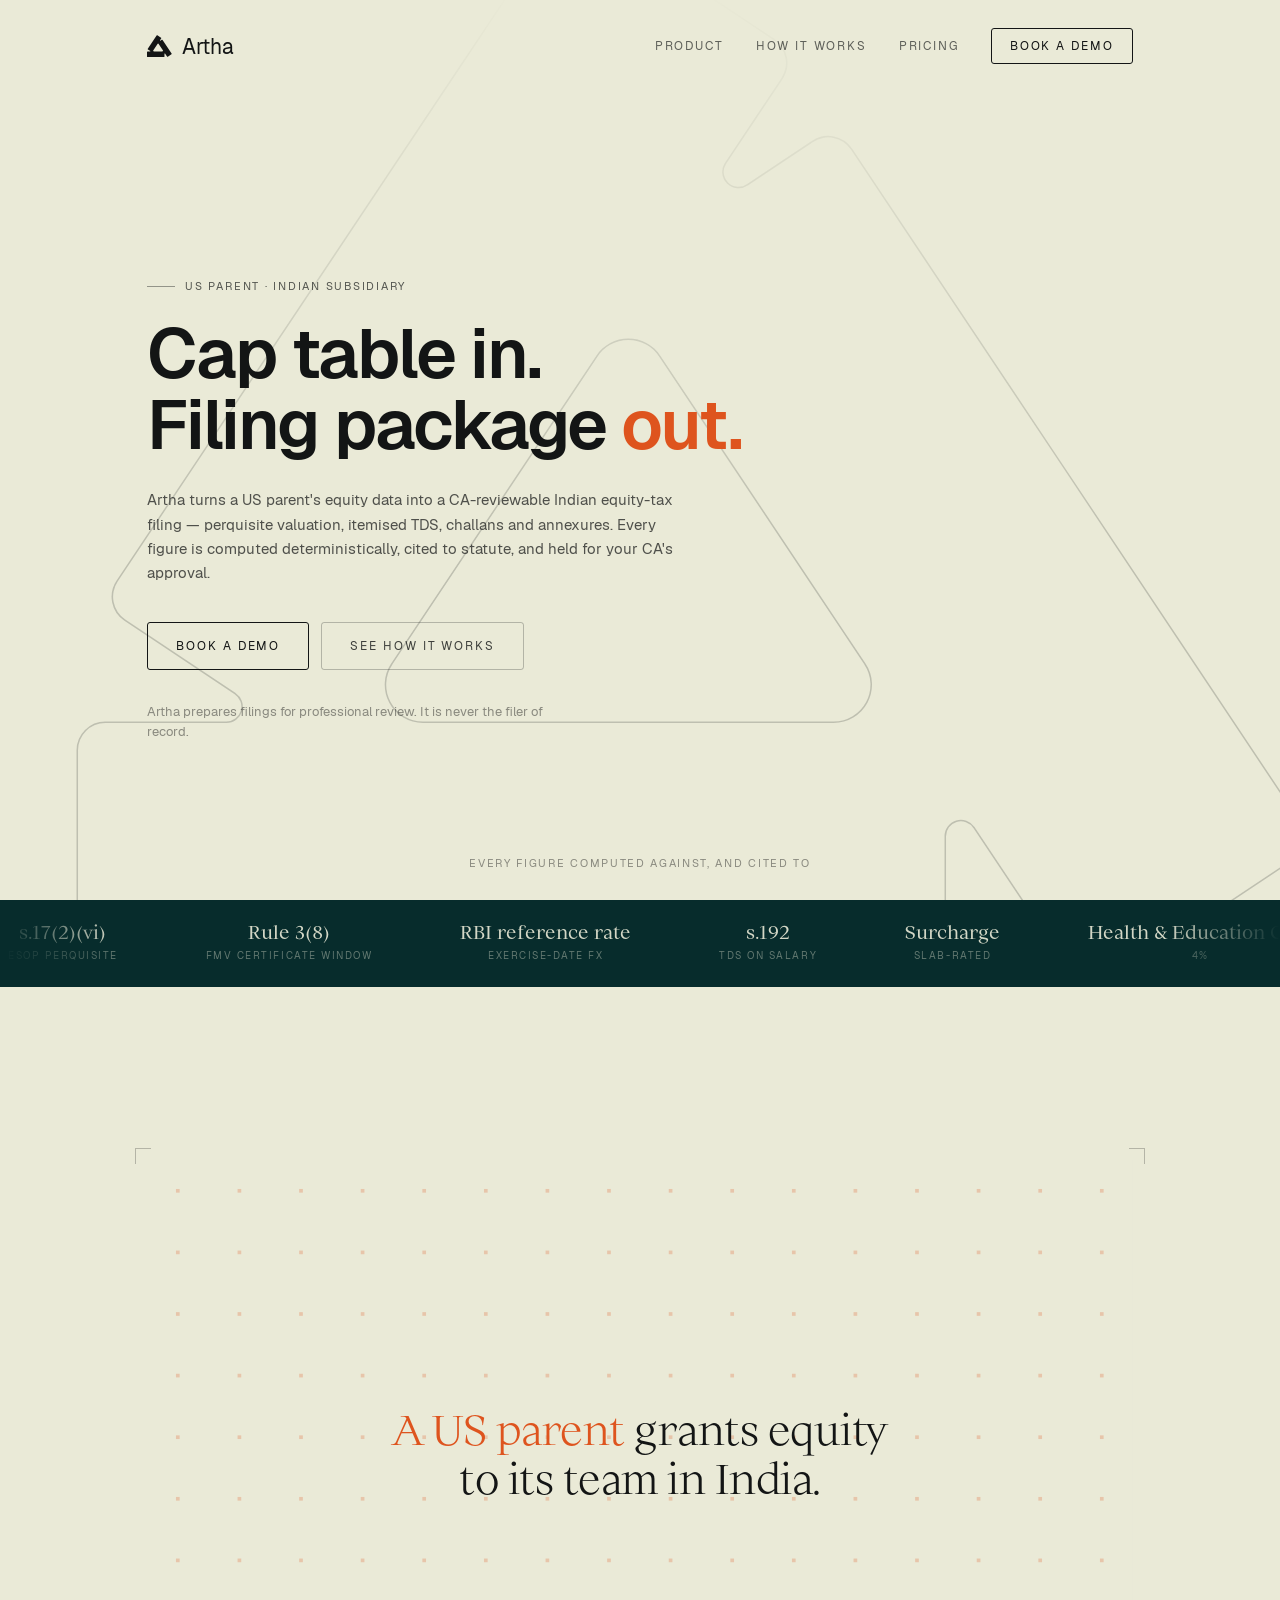
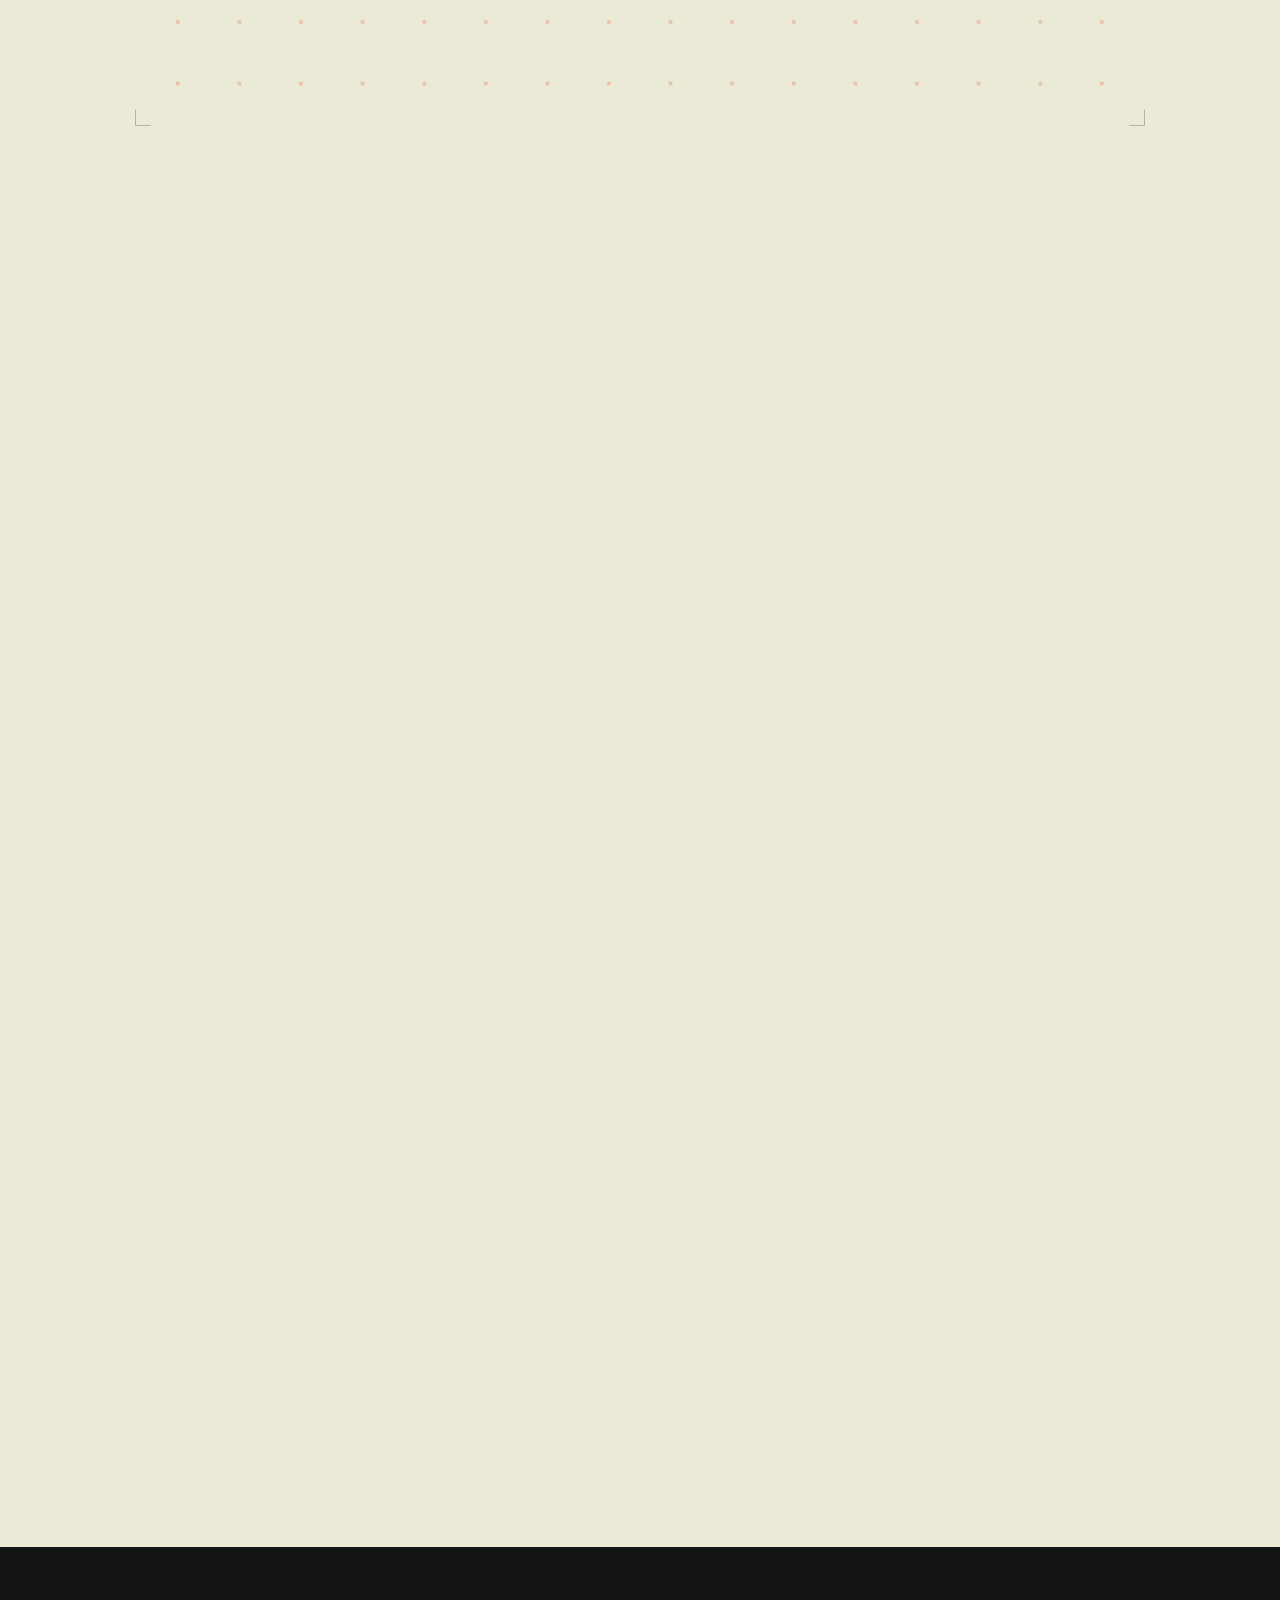
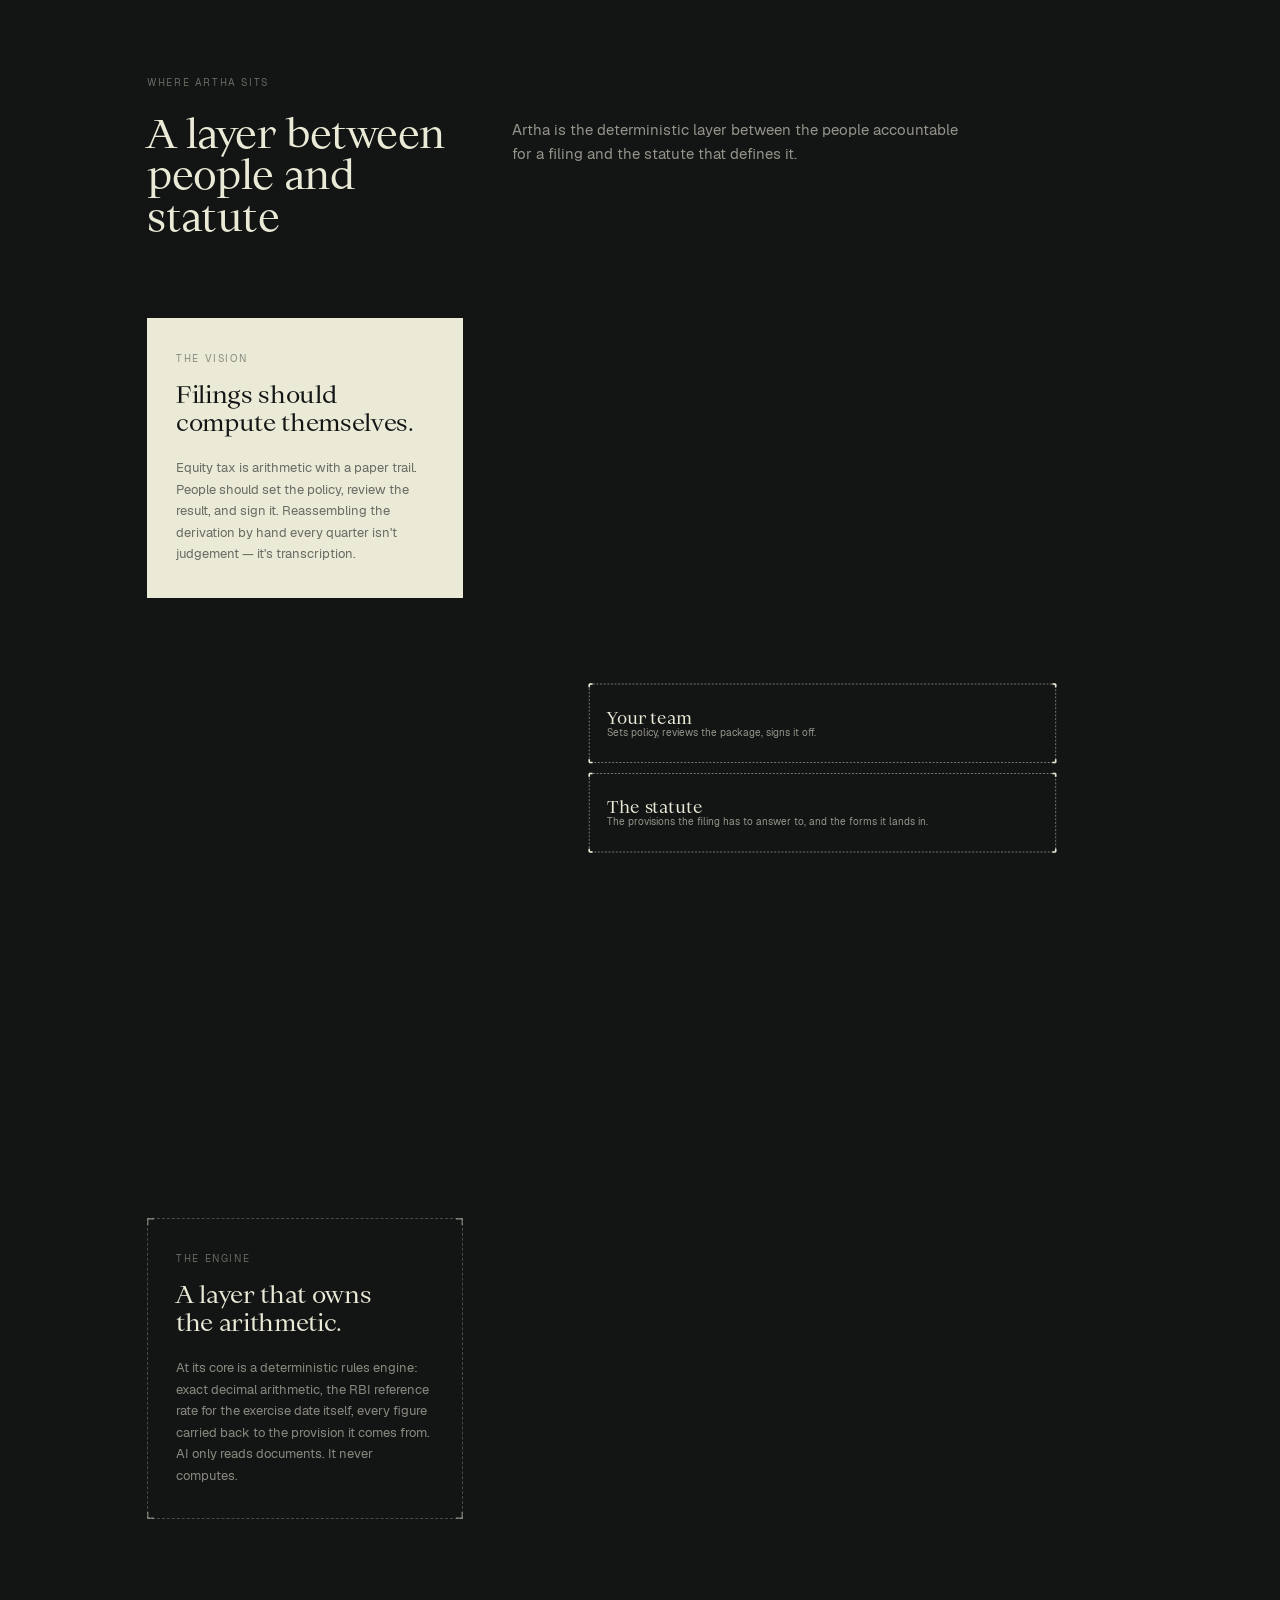
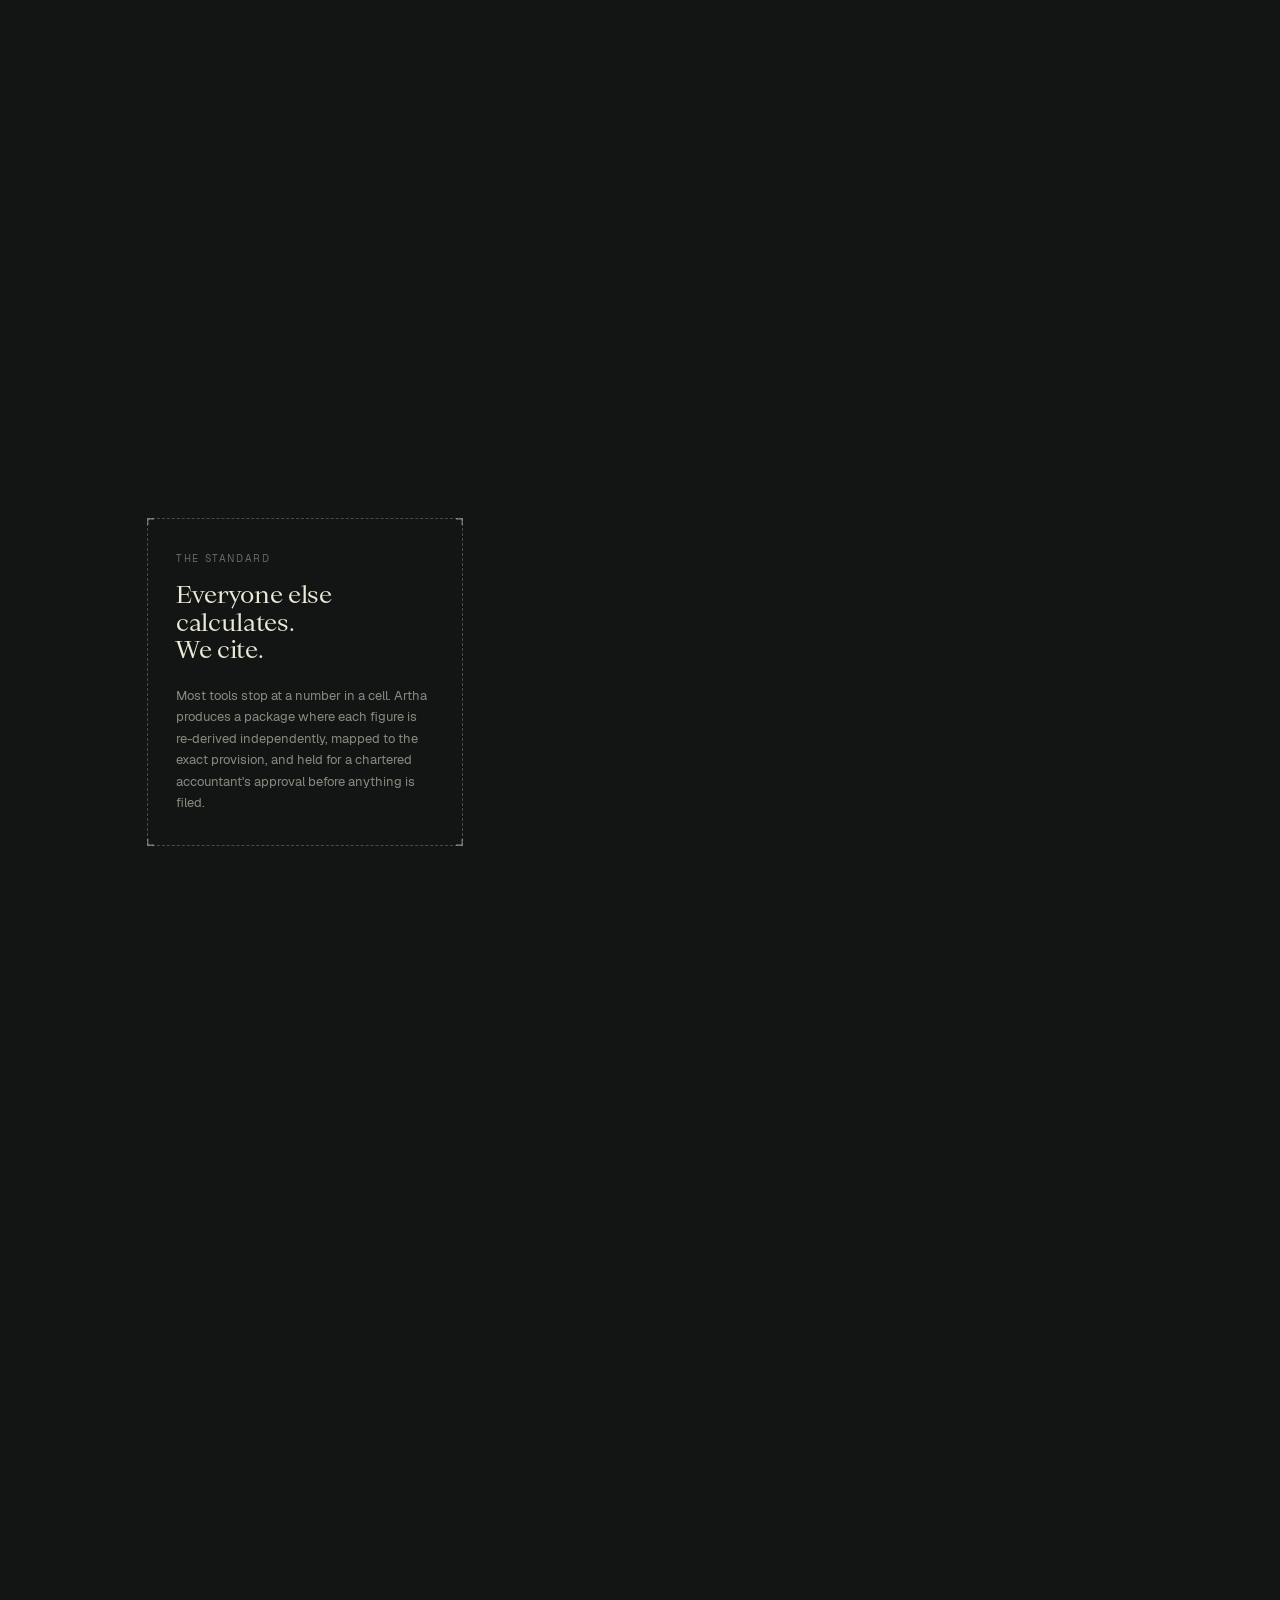
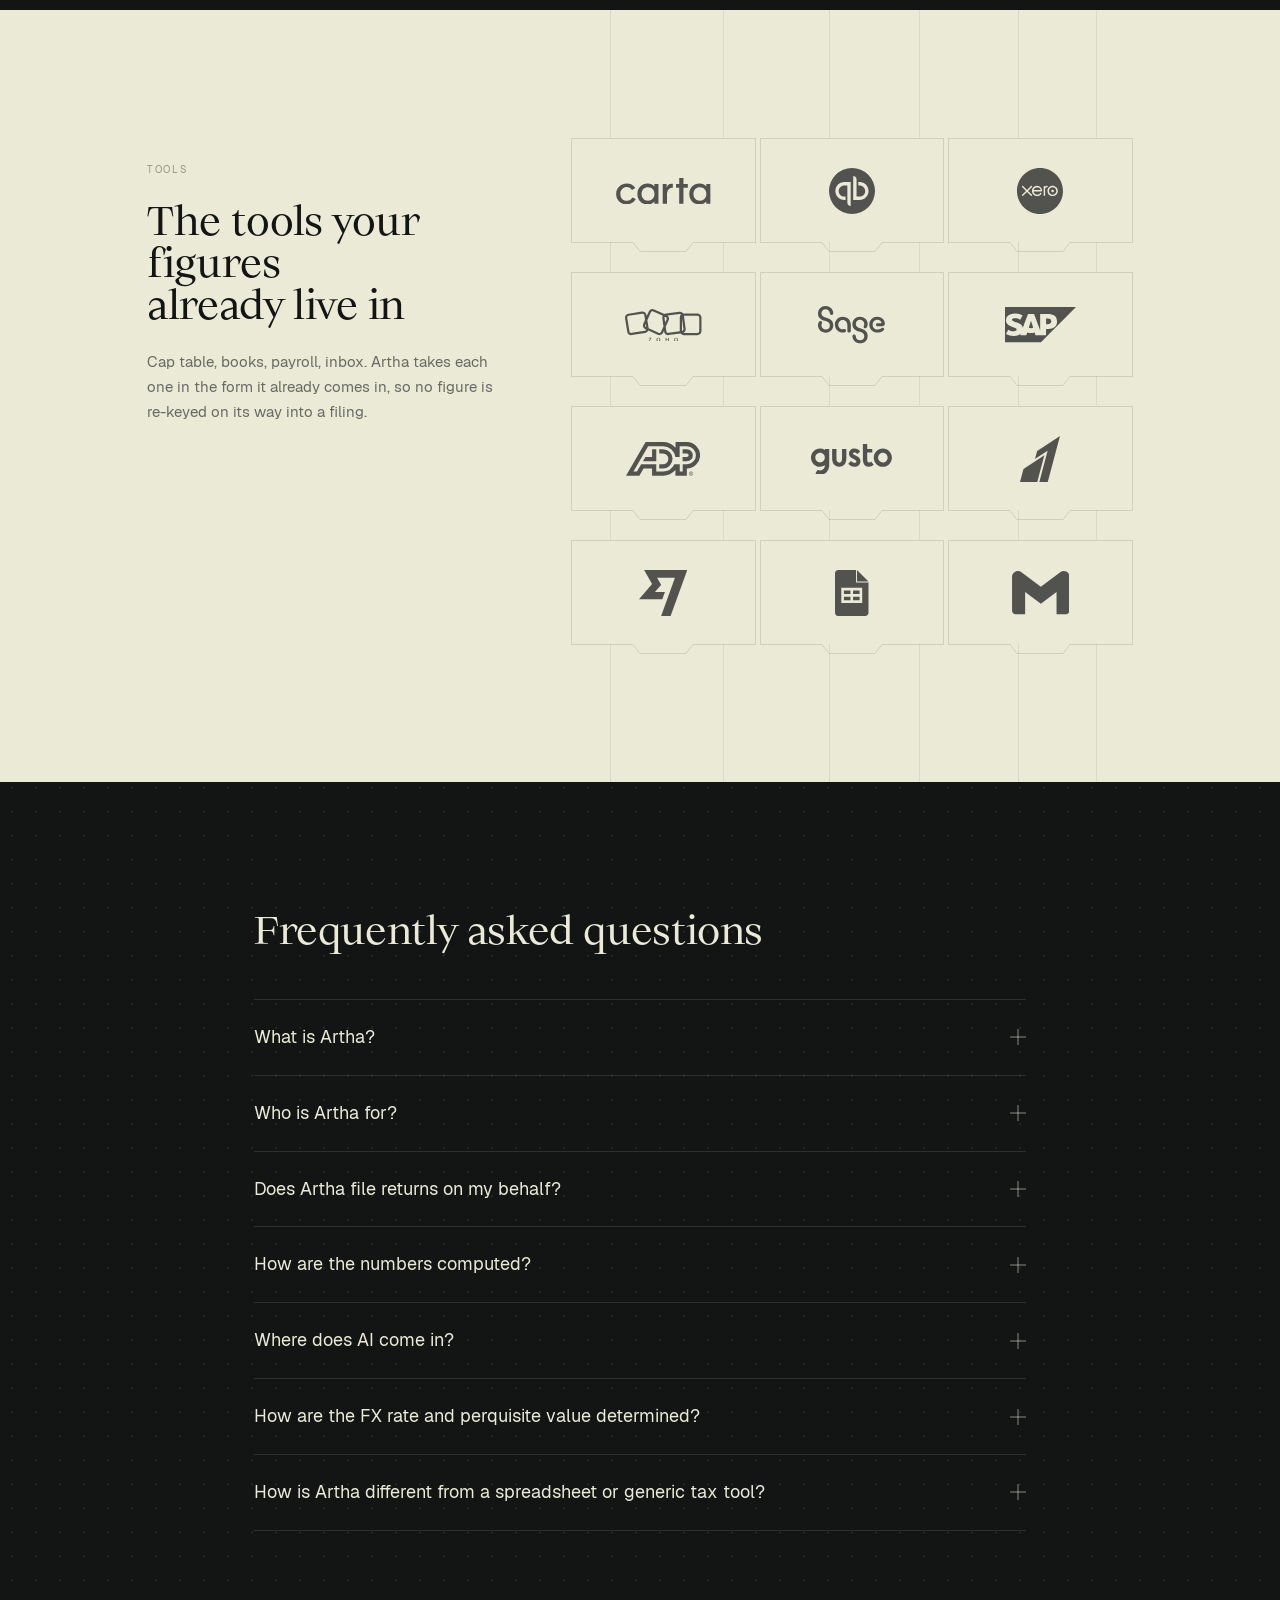
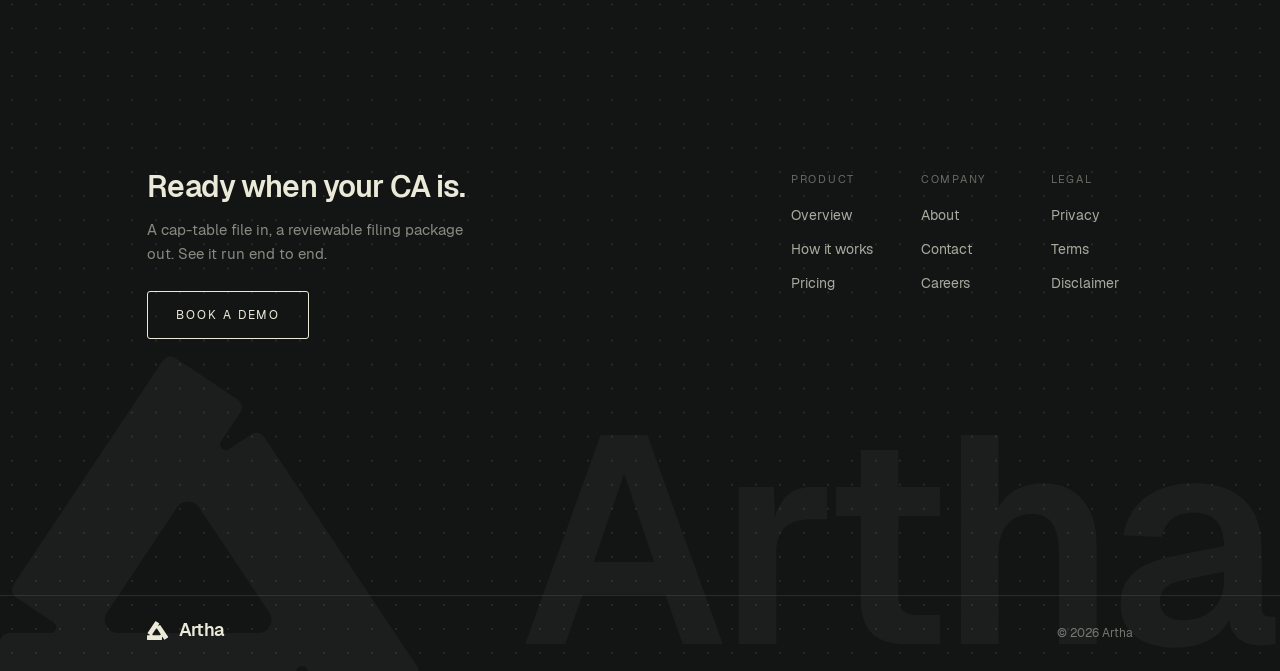
==== commit d039ab2c: "Add the tools grid to the landing page Built from Sedahoo/Artha b8c2bbc.  Co-Authored-By: Claude Opu" ====
--- a/index.html
+++ b/index.html
@@ -24,8 +24,8 @@
     <link rel="preload" as="font" type="font/ttf" href="/fonts/Geist-SemiBold.ttf" crossorigin />
     <link rel="preload" as="font" type="font/ttf" href="/fonts/Geist-Regular.ttf" crossorigin />
     <link rel="preload" as="font" type="font/woff2" href="/fonts/OrticaLinear-Regular.woff2" crossorigin />
-    <script type="module" crossorigin src="/assets/index-BxhkUaYk.js"></script>
-    <link rel="stylesheet" crossorigin href="/assets/index-BD1WcPGN.css">
+    <script type="module" crossorigin src="/assets/index-BQvJkgGm.js"></script>
+    <link rel="stylesheet" crossorigin href="/assets/index-BLwIN20y.css">
   </head>
   <body>
     <div id="root"></div>
--- a/assets/index-BLwIN20y.css
+++ b/assets/index-BLwIN20y.css
@@ -0,0 +1 @@
+@layer properties{@supports (((-webkit-hyphens:none)) and (not (margin-trim:inline))) or ((-moz-orient:inline) and (not (color:rgb(from red r g b)))){:root,:host{--mx:-500px;--my:-500px}*,:before,:after,::backdrop{--tw-translate-x:0;--tw-translate-y:0;--tw-translate-z:0;--tw-rotate-x:initial;--tw-rotate-y:initial;--tw-rotate-z:initial;--tw-skew-x:initial;--tw-skew-y:initial;--tw-space-y-reverse:0;--tw-border-style:solid;--tw-gradient-position:initial;--tw-gradient-from:#0000;--tw-gradient-via:#0000;--tw-gradient-to:#0000;--tw-gradient-stops:initial;--tw-gradient-via-stops:initial;--tw-gradient-from-position:0%;--tw-gradient-via-position:50%;--tw-gradient-to-position:100%;--tw-leading:initial;--tw-font-weight:initial;--tw-tracking:initial;--tw-ordinal:initial;--tw-slashed-zero:initial;--tw-numeric-figure:initial;--tw-numeric-spacing:initial;--tw-numeric-fraction:initial;--tw-shadow:0 0 #0000;--tw-shadow-color:initial;--tw-shadow-alpha:100%;--tw-inset-shadow:0 0 #0000;--tw-inset-shadow-color:initial;--tw-inset-shadow-alpha:100%;--tw-ring-color:initial;--tw-ring-shadow:0 0 #0000;--tw-inset-ring-color:initial;--tw-inset-ring-shadow:0 0 #0000;--tw-ring-inset:initial;--tw-ring-offset-width:0px;--tw-ring-offset-color:#fff;--tw-ring-offset-shadow:0 0 #0000;--tw-outline-style:solid;--tw-blur:initial;--tw-brightness:initial;--tw-contrast:initial;--tw-grayscale:initial;--tw-hue-rotate:initial;--tw-invert:initial;--tw-opacity:initial;--tw-saturate:initial;--tw-sepia:initial;--tw-drop-shadow:initial;--tw-drop-shadow-color:initial;--tw-drop-shadow-alpha:100%;--tw-drop-shadow-size:initial;--tw-backdrop-blur:initial;--tw-backdrop-brightness:initial;--tw-backdrop-contrast:initial;--tw-backdrop-grayscale:initial;--tw-backdrop-hue-rotate:initial;--tw-backdrop-invert:initial;--tw-backdrop-opacity:initial;--tw-backdrop-saturate:initial;--tw-backdrop-sepia:initial;--tw-duration:initial;--tw-ease:initial;--tw-scale-x:1;--tw-scale-y:1;--tw-scale-z:1;--bd-angle:0deg}}}@layer theme{:root,:host{--font-sans:"Geist", system-ui, sans-serif;--font-serif:"Ortica", Georgia, "Times New Roman", serif;--font-mono:ui-monospace, SFMono-Regular, Menlo, Monaco, Consolas, "Liberation Mono", "Courier New", monospace;--color-zinc-500:oklch(55.2% .016 285.938);--color-neutral-800:oklch(26.9% 0 none);--color-neutral-900:oklch(20.5% 0 none);--color-black:#000;--color-white:#fff;--spacing:.25rem;--font-weight-normal:400;--font-weight-medium:500;--font-weight-semibold:600;--tracking-tight:-.025em;--tracking-normal:0em;--tracking-wide:.025em;--leading-tight:1.25;--leading-relaxed:1.625;--radius-2xl:1rem;--ease-in:cubic-bezier(.4, 0, 1, 1);--ease-out:cubic-bezier(0, 0, .2, 1);--ease-in-out:cubic-bezier(.4, 0, .2, 1);--animate-pulse:pulse 2s cubic-bezier(.4, 0, .6, 1) infinite;--blur-xl:24px;--aspect-video:16 / 9;--default-transition-duration:.15s;--default-transition-timing-function:cubic-bezier(.4, 0, .2, 1);--default-font-family:var(--font-sans);--default-mono-font-family:var(--font-mono);--color-onyx:#131515;--color-eggshell:#eaead7;--color-paprika:#de541e;--color-paprika-soft:#e9734a;--color-pine:#072c2c;--color-ink:#131515;--color-muted:#565a57;--color-faint:#8a8f89;--radius-xl2:1.5rem;--font-display:"Geist", system-ui, sans-serif}}@layer base{*,:after,:before,::backdrop{box-sizing:border-box;border:0 solid;margin:0;padding:0}::file-selector-button{box-sizing:border-box;border:0 solid;margin:0;padding:0}html,:host{-webkit-text-size-adjust:100%;tab-size:4;line-height:1.5;font-family:var(--default-font-family,-apple-system, BlinkMacSystemFont, "Segoe UI", Roboto, "Helvetica Neue", "Noto Sans", Arial, sans-serif, "Apple Color Emoji", "Segoe UI Emoji", "Segoe UI Symbol", "Noto Color Emoji");font-feature-settings:var(--default-font-feature-settings,normal);font-variation-settings:var(--default-font-variation-settings,normal);-webkit-tap-highlight-color:transparent}hr{height:0;color:inherit;border-top-width:1px}abbr:where([title]){-webkit-text-decoration:underline dotted;text-decoration:underline dotted}h1,h2,h3,h4,h5,h6{font-size:inherit;font-weight:inherit}a{color:inherit;-webkit-text-decoration:inherit;text-decoration:inherit}b,strong{font-weight:bolder}code,kbd,samp,pre{font-family:var(--default-mono-font-family,ui-monospace, SFMono-Regular, Menlo, Monaco, Consolas, "Liberation Mono", "Courier New", monospace);font-feature-settings:var(--default-mono-font-feature-settings,normal);font-variation-settings:var(--default-mono-font-variation-settings,normal);font-size:1em}small{font-size:80%}sub,sup{vertical-align:baseline;font-size:75%;line-height:0;position:relative}sub{bottom:-.25em}sup{top:-.5em}table{text-indent:0;border-color:inherit;border-collapse:collapse}:-moz-focusring:where(:not(iframe)){outline:auto}progress{vertical-align:baseline}summary{display:list-item}ol,ul,menu{list-style:none}img,svg,video,canvas,audio,iframe,embed,object{vertical-align:middle;display:block}img,video{max-width:100%;height:auto}button,input,select,optgroup,textarea{font:inherit;font-feature-settings:inherit;font-variation-settings:inherit;letter-spacing:inherit;color:inherit;opacity:1;background-color:#0000;border-radius:0}::file-selector-button{font:inherit;font-feature-settings:inherit;font-variation-settings:inherit;letter-spacing:inherit;color:inherit;opacity:1;background-color:#0000;border-radius:0}:where(select:is([multiple],[size])) optgroup{font-weight:bolder}:where(select:is([multiple],[size])) optgroup option{padding-inline-start:20px}::file-selector-button{margin-inline-end:4px}::placeholder{opacity:1}@supports (not ((-webkit-appearance:-apple-pay-button))) or (contain-intrinsic-size:1px){::placeholder{color:currentColor}@supports (color:color-mix(in lab,red,red)){::placeholder{color:color-mix(in oklab,currentcolor 50%,transparent)}}}textarea{resize:vertical}::-webkit-search-decoration{-webkit-appearance:none}::-webkit-date-and-time-value{min-height:1lh;text-align:inherit}::-webkit-datetime-edit{display:inline-flex}::-webkit-datetime-edit-fields-wrapper{padding:0}::-webkit-datetime-edit{padding-block:0}::-webkit-datetime-edit-year-field{padding-block:0}::-webkit-datetime-edit-month-field{padding-block:0}::-webkit-datetime-edit-day-field{padding-block:0}::-webkit-datetime-edit-hour-field{padding-block:0}::-webkit-datetime-edit-minute-field{padding-block:0}::-webkit-datetime-edit-second-field{padding-block:0}::-webkit-datetime-edit-millisecond-field{padding-block:0}::-webkit-datetime-edit-meridiem-field{padding-block:0}::-webkit-calendar-picker-indicator{line-height:1}:-moz-ui-invalid{box-shadow:none}button,input:where([type=button],[type=reset],[type=submit]){appearance:button}::file-selector-button{appearance:button}::-webkit-inner-spin-button{height:auto}::-webkit-outer-spin-button{height:auto}[hidden]:where(:not([hidden=until-found])){display:none!important}}@layer components{.label{letter-spacing:.16em;text-transform:uppercase;font-size:11px;font-weight:500}.display{font-family:var(--font-display);letter-spacing:-.028em;font-weight:600;line-height:1.02}}@layer utilities{.pointer-events-none{pointer-events:none}.collapse{visibility:collapse}.invisible{visibility:hidden}.visible{visibility:visible}.sr-only{clip-path:inset(50%);white-space:nowrap;border-width:0;width:1px;height:1px;margin:-1px;padding:0;position:absolute;overflow:hidden}.absolute{position:absolute}.fixed{position:fixed}.relative{position:relative}.static{position:static}.sticky{position:sticky}.inset-0{inset:0}.inset-x-0{inset-inline:0}.inset-y-0{inset-block:0}.-top-3{top:calc(var(--spacing) * -3)}.-top-28{top:calc(var(--spacing) * -28)}.-top-32{top:calc(var(--spacing) * -32)}.-top-px{top:-1px}.top-0{top:0}.top-1\/2{top:50%}.-right-3{right:calc(var(--spacing) * -3)}.-right-24{right:calc(var(--spacing) * -24)}.-right-px{right:-1px}.right-0{right:0}.-bottom-3{bottom:calc(var(--spacing) * -3)}.-bottom-32{bottom:calc(var(--spacing) * -32)}.-bottom-px{bottom:-1px}.bottom-0{bottom:0}.bottom-4{bottom:calc(var(--spacing) * 4)}.bottom-7{bottom:calc(var(--spacing) * 7)}.-left-3{left:calc(var(--spacing) * -3)}.-left-px{left:-1px}.left-0{left:0}.left-1\/2{left:50%}.left-4{left:calc(var(--spacing) * 4)}.isolate{isolation:isolate}.-z-0{z-index:-0}.-z-10{z-index:-10}.z-10{z-index:10}.z-20{z-index:20}.z-50{z-index:50}.container{width:100%}@media(min-width:40rem){.container{max-width:40rem}}@media(min-width:48rem){.container{max-width:48rem}}@media(min-width:64rem){.container{max-width:64rem}}@media(min-width:80rem){.container{max-width:80rem}}@media(min-width:96rem){.container{max-width:96rem}}.mx-auto{margin-inline:auto}.mt-0\.5{margin-top:calc(var(--spacing) * .5)}.mt-1\.5{margin-top:calc(var(--spacing) * 1.5)}.mt-3{margin-top:calc(var(--spacing) * 3)}.mt-4{margin-top:calc(var(--spacing) * 4)}.mt-5{margin-top:calc(var(--spacing) * 5)}.mt-6{margin-top:calc(var(--spacing) * 6)}.mt-7{margin-top:calc(var(--spacing) * 7)}.mt-8{margin-top:calc(var(--spacing) * 8)}.mt-9{margin-top:calc(var(--spacing) * 9)}.mt-10{margin-top:calc(var(--spacing) * 10)}.mt-11{margin-top:calc(var(--spacing) * 11)}.mt-12{margin-top:calc(var(--spacing) * 12)}.mt-14{margin-top:calc(var(--spacing) * 14)}.mt-16{margin-top:calc(var(--spacing) * 16)}.mt-24{margin-top:calc(var(--spacing) * 24)}.mb-1\.5{margin-bottom:calc(var(--spacing) * 1.5)}.mb-2{margin-bottom:calc(var(--spacing) * 2)}.ml-2{margin-left:calc(var(--spacing) * 2)}.ml-auto{margin-left:auto}.block{display:block}.flex{display:flex}.grid{display:grid}.hidden{display:none}.inline{display:inline}.inline-block{display:inline-block}.inline-flex{display:inline-flex}.table{display:table}.aspect-\[1512\/1219\]{aspect-ratio:1512/1219}.aspect-square{aspect-ratio:1}.aspect-video{aspect-ratio:var(--aspect-video)}.h-1{height:var(--spacing)}.h-1\.5{height:calc(var(--spacing) * 1.5)}.h-2\.5{height:calc(var(--spacing) * 2.5)}.h-4{height:calc(var(--spacing) * 4)}.h-9{height:calc(var(--spacing) * 9)}.h-12{height:calc(var(--spacing) * 12)}.h-16{height:calc(var(--spacing) * 16)}.h-80{height:calc(var(--spacing) * 80)}.h-\[0\.5rem\]{height:.5rem}.h-\[1\.05em\]{height:1.05em}.h-\[3px\]{height:3px}.h-\[22px\]{height:22px}.h-\[70px\]{height:70px}.h-\[84px\]{height:84px}.h-\[88px\]{height:88px}.h-\[92px\]{height:92px}.h-\[128\%\]{height:128%}.h-\[240vh\]{height:240vh}.h-auto{height:auto}.h-full{height:100%}.h-px{height:1px}.h-screen{height:100vh}.min-h-\[100svh\]{min-height:100svh}.min-h-\[420px\]{min-height:420px}.w-1\.5{width:calc(var(--spacing) * 1.5)}.w-4{width:calc(var(--spacing) * 4)}.w-6{width:calc(var(--spacing) * 6)}.w-7{width:calc(var(--spacing) * 7)}.w-9{width:calc(var(--spacing) * 9)}.w-12{width:calc(var(--spacing) * 12)}.w-16{width:calc(var(--spacing) * 16)}.w-28{width:calc(var(--spacing) * 28)}.w-80{width:calc(var(--spacing) * 80)}.w-\[0\.5rem\]{width:.5rem}.w-\[1ch\]{width:1ch}.w-\[5\.75rem\]{width:5.75rem}.w-\[112vw\]{width:112vw}.w-auto{width:auto}.w-full{width:100%}.w-max{width:max-content}.w-px{width:1px}.max-w-\[15ch\]{max-width:15ch}.max-w-\[16ch\]{max-width:16ch}.max-w-\[18ch\]{max-width:18ch}.max-w-\[22ch\]{max-width:22ch}.max-w-\[30ch\]{max-width:30ch}.max-w-\[40ch\]{max-width:40ch}.max-w-\[46ch\]{max-width:46ch}.max-w-\[54ch\]{max-width:54ch}.max-w-\[58ch\]{max-width:58ch}.max-w-\[62ch\]{max-width:62ch}.max-w-\[64ch\]{max-width:64ch}.max-w-\[68ch\]{max-width:68ch}.max-w-\[72ch\]{max-width:72ch}.max-w-\[600px\]{max-width:600px}.max-w-\[820px\]{max-width:820px}.max-w-\[1140px\]{max-width:1140px}.max-w-\[1180px\]{max-width:1180px}.max-w-none{max-width:none}.flex-1{flex:1}.flex-none{flex:none}.shrink-0{flex-shrink:0}.origin-left{transform-origin:0}.-translate-x-1\/2{--tw-translate-x: -50% ;translate:var(--tw-translate-x) var(--tw-translate-y)}.-translate-y-1\/2{--tw-translate-y: -50% ;translate:var(--tw-translate-x) var(--tw-translate-y)}.translate-y-\[-3px\]{--tw-translate-y:-3px;translate:var(--tw-translate-x) var(--tw-translate-y)}.translate-y-\[15\%\]{--tw-translate-y:15%;translate:var(--tw-translate-x) var(--tw-translate-y)}.rotate-90{rotate:90deg}.transform{transform:var(--tw-rotate-x,) var(--tw-rotate-y,) var(--tw-rotate-z,) var(--tw-skew-x,) var(--tw-skew-y,)}.animate-\[marquee_52s_linear_infinite\]{animation:52s linear infinite marquee}.animate-pulse{animation:var(--animate-pulse)}.cursor-pointer{cursor:pointer}.resize{resize:both}.appearance-none{appearance:none}.grid-cols-1{grid-template-columns:repeat(1,minmax(0,1fr))}.grid-cols-2{grid-template-columns:repeat(2,minmax(0,1fr))}.grid-rows-\[0fr\]{grid-template-rows:0fr}.grid-rows-\[1fr\]{grid-template-rows:1fr}.flex-col{flex-direction:column}.flex-wrap{flex-wrap:wrap}.place-items-center{place-items:center}.items-baseline{align-items:baseline}.items-center{align-items:center}.items-end{align-items:flex-end}.items-start{align-items:flex-start}.justify-between{justify-content:space-between}.justify-center{justify-content:center}.justify-end{justify-content:flex-end}.gap-1{gap:var(--spacing)}.gap-1\.5{gap:calc(var(--spacing) * 1.5)}.gap-2{gap:calc(var(--spacing) * 2)}.gap-2\.5{gap:calc(var(--spacing) * 2.5)}.gap-3{gap:calc(var(--spacing) * 3)}.gap-4{gap:calc(var(--spacing) * 4)}.gap-5{gap:calc(var(--spacing) * 5)}.gap-6{gap:calc(var(--spacing) * 6)}.gap-8{gap:calc(var(--spacing) * 8)}.gap-10{gap:calc(var(--spacing) * 10)}.gap-12{gap:calc(var(--spacing) * 12)}.gap-14{gap:calc(var(--spacing) * 14)}.gap-\[72px\]{gap:72px}.gap-px{gap:1px}:where(.space-y-0>:not(:last-child)){--tw-space-y-reverse:0;margin-block:0}:where(.space-y-2\.5>:not(:last-child)){--tw-space-y-reverse:0;margin-block-start:calc(calc(var(--spacing) * 2.5) * var(--tw-space-y-reverse));margin-block-end:calc(calc(var(--spacing) * 2.5) * calc(1 - var(--tw-space-y-reverse)))}.gap-x-1{column-gap:var(--spacing)}.gap-x-1\.5{column-gap:calc(var(--spacing) * 1.5)}.gap-x-2\.5{column-gap:calc(var(--spacing) * 2.5)}.gap-x-5{column-gap:calc(var(--spacing) * 5)}.gap-x-12{column-gap:calc(var(--spacing) * 12)}.gap-x-14{column-gap:calc(var(--spacing) * 14)}.gap-y-1{row-gap:var(--spacing)}.gap-y-2{row-gap:calc(var(--spacing) * 2)}.gap-y-5{row-gap:calc(var(--spacing) * 5)}.gap-y-6{row-gap:calc(var(--spacing) * 6)}.gap-y-8{row-gap:calc(var(--spacing) * 8)}.gap-y-12{row-gap:calc(var(--spacing) * 12)}.self-center{align-self:center}.overflow-hidden{overflow:hidden}.overflow-x-visible{overflow-x:visible}.overflow-y-clip{overflow-y:clip}.rounded{border-radius:.25rem}.rounded-2xl{border-radius:var(--radius-2xl)}.rounded-\[3px\]{border-radius:3px}.rounded-\[inherit\]{border-radius:inherit}.rounded-\[var\(--radius-xl2\)\]{border-radius:var(--radius-xl2)}.rounded-full{border-radius:3.40282e38px}.rounded-none{border-radius:0}.border{border-style:var(--tw-border-style);border-width:1px}.border-\[1\.5px\]{border-style:var(--tw-border-style);border-width:1.5px}.border-y{border-block-style:var(--tw-border-style);border-block-width:1px}.border-t{border-top-style:var(--tw-border-style);border-top-width:1px}.border-r{border-right-style:var(--tw-border-style);border-right-width:1px}.border-b{border-bottom-style:var(--tw-border-style);border-bottom-width:1px}.border-b-0{border-bottom-style:var(--tw-border-style);border-bottom-width:0}.border-l{border-left-style:var(--tw-border-style);border-left-width:1px}.border-dashed{--tw-border-style:dashed;border-style:dashed}.border-eggshell{border-color:var(--color-eggshell)}.border-eggshell\/10{border-color:#eaead71a}@supports (color:color-mix(in lab,red,red)){.border-eggshell\/10{border-color:color-mix(in oklab,var(--color-eggshell) 10%,transparent)}}.border-eggshell\/12{border-color:#eaead71f}@supports (color:color-mix(in lab,red,red)){.border-eggshell\/12{border-color:color-mix(in oklab,var(--color-eggshell) 12%,transparent)}}.border-eggshell\/25{border-color:#eaead740}@supports (color:color-mix(in lab,red,red)){.border-eggshell\/25{border-color:color-mix(in oklab,var(--color-eggshell) 25%,transparent)}}.border-neutral-800{border-color:var(--color-neutral-800)}.border-onyx{border-color:var(--color-onyx)}.border-onyx\/10{border-color:#1315151a}@supports (color:color-mix(in lab,red,red)){.border-onyx\/10{border-color:color-mix(in oklab,var(--color-onyx) 10%,transparent)}}.border-onyx\/12{border-color:#1315151f}@supports (color:color-mix(in lab,red,red)){.border-onyx\/12{border-color:color-mix(in oklab,var(--color-onyx) 12%,transparent)}}.border-onyx\/15{border-color:#13151526}@supports (color:color-mix(in lab,red,red)){.border-onyx\/15{border-color:color-mix(in oklab,var(--color-onyx) 15%,transparent)}}.border-onyx\/25{border-color:#13151540}@supports (color:color-mix(in lab,red,red)){.border-onyx\/25{border-color:color-mix(in oklab,var(--color-onyx) 25%,transparent)}}.border-onyx\/30{border-color:#1315154d}@supports (color:color-mix(in lab,red,red)){.border-onyx\/30{border-color:color-mix(in oklab,var(--color-onyx) 30%,transparent)}}.border-paprika{border-color:var(--color-paprika)}.border-transparent{border-color:#0000}.border-white\/8{border-color:#ffffff14}@supports (color:color-mix(in lab,red,red)){.border-white\/8{border-color:color-mix(in oklab,var(--color-white) 8%,transparent)}}.border-white\/10{border-color:#ffffff1a}@supports (color:color-mix(in lab,red,red)){.border-white\/10{border-color:color-mix(in oklab,var(--color-white) 10%,transparent)}}.border-white\/12{border-color:#ffffff1f}@supports (color:color-mix(in lab,red,red)){.border-white\/12{border-color:color-mix(in oklab,var(--color-white) 12%,transparent)}}.border-white\/20{border-color:#fff3}@supports (color:color-mix(in lab,red,red)){.border-white\/20{border-color:color-mix(in oklab,var(--color-white) 20%,transparent)}}.border-r-onyx\/15{border-right-color:#13151526}@supports (color:color-mix(in lab,red,red)){.border-r-onyx\/15{border-right-color:color-mix(in oklab,var(--color-onyx) 15%,transparent)}}.bg-\[\#160000\]{background-color:#160000}.bg-black{background-color:var(--color-black)}.bg-current{background-color:currentColor}.bg-eggshell{background-color:var(--color-eggshell)}.bg-eggshell\/85{background-color:#eaead7d9}@supports (color:color-mix(in lab,red,red)){.bg-eggshell\/85{background-color:color-mix(in oklab,var(--color-eggshell) 85%,transparent)}}.bg-neutral-900{background-color:var(--color-neutral-900)}.bg-onyx{background-color:var(--color-onyx)}.bg-onyx\/10{background-color:#1315151a}@supports (color:color-mix(in lab,red,red)){.bg-onyx\/10{background-color:color-mix(in oklab,var(--color-onyx) 10%,transparent)}}.bg-onyx\/12{background-color:#1315151f}@supports (color:color-mix(in lab,red,red)){.bg-onyx\/12{background-color:color-mix(in oklab,var(--color-onyx) 12%,transparent)}}.bg-onyx\/40{background-color:#13151566}@supports (color:color-mix(in lab,red,red)){.bg-onyx\/40{background-color:color-mix(in oklab,var(--color-onyx) 40%,transparent)}}.bg-onyx\/\[0\.02\]{background-color:#13151505}@supports (color:color-mix(in lab,red,red)){.bg-onyx\/\[0\.02\]{background-color:color-mix(in oklab,var(--color-onyx) 2%,transparent)}}.bg-onyx\/\[0\.07\]{background-color:#13151512}@supports (color:color-mix(in lab,red,red)){.bg-onyx\/\[0\.07\]{background-color:color-mix(in oklab,var(--color-onyx) 7%,transparent)}}.bg-paprika{background-color:var(--color-paprika)}.bg-pine{background-color:var(--color-pine)}.bg-transparent{background-color:#0000}.bg-white{background-color:var(--color-white)}.bg-white\/10{background-color:#ffffff1a}@supports (color:color-mix(in lab,red,red)){.bg-white\/10{background-color:color-mix(in oklab,var(--color-white) 10%,transparent)}}.bg-white\/\[0\.05\]{background-color:#ffffff0d}@supports (color:color-mix(in lab,red,red)){.bg-white\/\[0\.05\]{background-color:color-mix(in oklab,var(--color-white) 5%,transparent)}}.bg-zinc-500{background-color:var(--color-zinc-500)}.bg-gradient-to-br{--tw-gradient-position:to bottom right in oklab;background-image:linear-gradient(var(--tw-gradient-stops))}.bg-gradient-to-l{--tw-gradient-position:to left in oklab;background-image:linear-gradient(var(--tw-gradient-stops))}.bg-gradient-to-r{--tw-gradient-position:to right in oklab;background-image:linear-gradient(var(--tw-gradient-stops))}.to-transparent{--tw-gradient-to:transparent;--tw-gradient-stops:var(--tw-gradient-via-stops,var(--tw-gradient-position), var(--tw-gradient-from) var(--tw-gradient-from-position), var(--tw-gradient-to) var(--tw-gradient-to-position))}.\[mask-image\:linear-gradient\(transparent\,transparent\)\,linear-gradient\(\#000\,\#000\)\]{-webkit-mask-image:linear-gradient(#0000,#0000),linear-gradient(#000,#000);mask-image:linear-gradient(#0000,#0000),linear-gradient(#000,#000)}.\[mask-composite\:intersect\]{-webkit-mask-composite:source-in;mask-composite:intersect}.\[mask-clip\:padding-box\,border-box\]{-webkit-mask-clip:padding-box,border-box;mask-clip:padding-box,border-box}.object-cover{object-fit:cover}.p-6{padding:calc(var(--spacing) * 6)}.p-7{padding:calc(var(--spacing) * 7)}.p-8{padding:calc(var(--spacing) * 8)}.px-2{padding-inline:calc(var(--spacing) * 2)}.px-3{padding-inline:calc(var(--spacing) * 3)}.px-3\.5{padding-inline:calc(var(--spacing) * 3.5)}.px-4{padding-inline:calc(var(--spacing) * 4)}.px-5{padding-inline:calc(var(--spacing) * 5)}.px-6{padding-inline:calc(var(--spacing) * 6)}.px-7{padding-inline:calc(var(--spacing) * 7)}.px-\[18px\]{padding-inline:18px}.py-1\.5{padding-block:calc(var(--spacing) * 1.5)}.py-2{padding-block:calc(var(--spacing) * 2)}.py-3{padding-block:calc(var(--spacing) * 3)}.py-3\.5{padding-block:calc(var(--spacing) * 3.5)}.py-4{padding-block:calc(var(--spacing) * 4)}.py-5{padding-block:calc(var(--spacing) * 5)}.py-6{padding-block:calc(var(--spacing) * 6)}.py-7{padding-block:calc(var(--spacing) * 7)}.py-8{padding-block:calc(var(--spacing) * 8)}.py-20{padding-block:calc(var(--spacing) * 20)}.py-24{padding-block:calc(var(--spacing) * 24)}.pt-8{padding-top:calc(var(--spacing) * 8)}.pt-12{padding-top:calc(var(--spacing) * 12)}.pt-24{padding-top:calc(var(--spacing) * 24)}.pt-28{padding-top:calc(var(--spacing) * 28)}.pr-1{padding-right:var(--spacing)}.pr-1\.5{padding-right:calc(var(--spacing) * 1.5)}.pr-6{padding-right:calc(var(--spacing) * 6)}.pr-8{padding-right:calc(var(--spacing) * 8)}.pr-\[72px\]{padding-right:72px}.pb-7{padding-bottom:calc(var(--spacing) * 7)}.pb-12{padding-bottom:calc(var(--spacing) * 12)}.pb-24{padding-bottom:calc(var(--spacing) * 24)}.pb-32{padding-bottom:calc(var(--spacing) * 32)}.pb-52{padding-bottom:calc(var(--spacing) * 52)}.pl-6{padding-left:calc(var(--spacing) * 6)}.text-center{text-align:center}.text-left{text-align:left}.text-right{text-align:right}.font-display{font-family:var(--font-display)}.font-mono{font-family:var(--font-mono)}.font-serif{font-family:var(--font-serif)}.text-\[9\.5px\]{font-size:9.5px}.text-\[10\.5px\]{font-size:10.5px}.text-\[10px\]{font-size:10px}.text-\[11\.5px\]{font-size:11.5px}.text-\[11px\]{font-size:11px}.text-\[12\.5px\]{font-size:12.5px}.text-\[12px\]{font-size:12px}.text-\[13\.5px\]{font-size:13.5px}.text-\[13px\]{font-size:13px}.text-\[14\.5px\]{font-size:14.5px}.text-\[14px\]{font-size:14px}.text-\[15\.5px\]{font-size:15.5px}.text-\[15px\]{font-size:15px}.text-\[16px\]{font-size:16px}.text-\[17px\]{font-size:17px}.text-\[18px\]{font-size:18px}.text-\[20px\]{font-size:20px}.text-\[21px\]{font-size:21px}.text-\[38px\]{font-size:38px}.text-\[clamp\(0\.95rem\,1\.55vw\,1\.12rem\)\]{font-size:clamp(.95rem,1.55vw,1.12rem)}.text-\[clamp\(1\.05rem\,1\.45vw\,1\.3rem\)\]{font-size:clamp(1.05rem,1.45vw,1.3rem)}.text-\[clamp\(1\.5rem\,3vw\,2rem\)\]{font-size:clamp(1.5rem,3vw,2rem)}.text-\[clamp\(1\.6rem\,3\.2vw\,2\.45rem\)\]{font-size:clamp(1.6rem,3.2vw,2.45rem)}.text-\[clamp\(1\.25rem\,1\.85vw\,1\.6rem\)\]{font-size:clamp(1.25rem,1.85vw,1.6rem)}.text-\[clamp\(1\.25rem\,2\.4vw\,1\.9rem\)\]{font-size:clamp(1.25rem,2.4vw,1.9rem)}.text-\[clamp\(1\.45rem\,3\.1vw\,2\.4rem\)\]{font-size:clamp(1.45rem,3.1vw,2.4rem)}.text-\[clamp\(2\.2rem\,4\.8vw\,3\.6rem\)\]{font-size:clamp(2.2rem,4.8vw,3.6rem)}.text-\[clamp\(2\.7rem\,7vw\,4\.5rem\)\]{font-size:clamp(2.7rem,7vw,4.5rem)}.text-\[clamp\(2rem\,3\.8vw\,3rem\)\]{font-size:clamp(2rem,3.8vw,3rem)}.text-\[clamp\(2rem\,4\.4vw\,3\.2rem\)\]{font-size:clamp(2rem,4.4vw,3.2rem)}.text-\[clamp\(2rem\,5\.6vw\,4\.35rem\)\]{font-size:clamp(2rem,5.6vw,4.35rem)}.leading-\[0\.74\]{--tw-leading:.74;line-height:.74}.leading-\[1\.05\]{--tw-leading:1.05;line-height:1.05}.leading-\[1\.06\]{--tw-leading:1.06;line-height:1.06}.leading-\[1\.6\]{--tw-leading:1.6;line-height:1.6}.leading-\[1\.7\]{--tw-leading:1.7;line-height:1.7}.leading-\[1\.15\]{--tw-leading:1.15;line-height:1.15}.leading-\[1\.16\]{--tw-leading:1.16;line-height:1.16}.leading-\[1\.62\]{--tw-leading:1.62;line-height:1.62}.leading-\[1\.65\]{--tw-leading:1.65;line-height:1.65}.leading-\[1\.72\]{--tw-leading:1.72;line-height:1.72}.leading-none{--tw-leading:1;line-height:1}.leading-relaxed{--tw-leading:var(--leading-relaxed);line-height:var(--leading-relaxed)}.leading-tight{--tw-leading:var(--leading-tight);line-height:var(--leading-tight)}.font-medium{--tw-font-weight:var(--font-weight-medium);font-weight:var(--font-weight-medium)}.font-normal{--tw-font-weight:var(--font-weight-normal);font-weight:var(--font-weight-normal)}.font-semibold{--tw-font-weight:var(--font-weight-semibold);font-weight:var(--font-weight-semibold)}.tracking-\[-0\.01em\]{--tw-tracking:-.01em;letter-spacing:-.01em}.tracking-\[-0\.03em\]{--tw-tracking:-.03em;letter-spacing:-.03em}.tracking-\[-0\.015em\]{--tw-tracking:-.015em;letter-spacing:-.015em}.tracking-\[0\.1em\]{--tw-tracking:.1em;letter-spacing:.1em}.tracking-\[0\.2em\]{--tw-tracking:.2em;letter-spacing:.2em}.tracking-\[0\.06em\]{--tw-tracking:.06em;letter-spacing:.06em}.tracking-\[0\.08em\]{--tw-tracking:.08em;letter-spacing:.08em}.tracking-\[0\.12em\]{--tw-tracking:.12em;letter-spacing:.12em}.tracking-\[0\.14em\]{--tw-tracking:.14em;letter-spacing:.14em}.tracking-\[0\.16em\]{--tw-tracking:.16em;letter-spacing:.16em}.tracking-normal{--tw-tracking:var(--tracking-normal);letter-spacing:var(--tracking-normal)}.tracking-tight{--tw-tracking:var(--tracking-tight);letter-spacing:var(--tracking-tight)}.tracking-wide{--tw-tracking:var(--tracking-wide);letter-spacing:var(--tracking-wide)}.whitespace-nowrap{white-space:nowrap}.whitespace-pre{white-space:pre}.text-eggshell{color:var(--color-eggshell)}.text-eggshell\/40{color:#eaead766}@supports (color:color-mix(in lab,red,red)){.text-eggshell\/40{color:color-mix(in oklab,var(--color-eggshell) 40%,transparent)}}.text-eggshell\/45{color:#eaead773}@supports (color:color-mix(in lab,red,red)){.text-eggshell\/45{color:color-mix(in oklab,var(--color-eggshell) 45%,transparent)}}.text-eggshell\/55{color:#eaead78c}@supports (color:color-mix(in lab,red,red)){.text-eggshell\/55{color:color-mix(in oklab,var(--color-eggshell) 55%,transparent)}}.text-eggshell\/60{color:#eaead799}@supports (color:color-mix(in lab,red,red)){.text-eggshell\/60{color:color-mix(in oklab,var(--color-eggshell) 60%,transparent)}}.text-eggshell\/70{color:#eaead7b3}@supports (color:color-mix(in lab,red,red)){.text-eggshell\/70{color:color-mix(in oklab,var(--color-eggshell) 70%,transparent)}}.text-eggshell\/80{color:#eaead7cc}@supports (color:color-mix(in lab,red,red)){.text-eggshell\/80{color:color-mix(in oklab,var(--color-eggshell) 80%,transparent)}}.text-eggshell\/90{color:#eaead7e6}@supports (color:color-mix(in lab,red,red)){.text-eggshell\/90{color:color-mix(in oklab,var(--color-eggshell) 90%,transparent)}}.text-eggshell\/\[0\.045\]{color:#eaead70b}@supports (color:color-mix(in lab,red,red)){.text-eggshell\/\[0\.045\]{color:color-mix(in oklab,var(--color-eggshell) 4.5%,transparent)}}.text-faint{color:var(--color-faint)}.text-ink{color:var(--color-ink)}.text-muted{color:var(--color-muted)}.text-onyx{color:var(--color-onyx)}.text-onyx\/12{color:#1315151f}@supports (color:color-mix(in lab,red,red)){.text-onyx\/12{color:color-mix(in oklab,var(--color-onyx) 12%,transparent)}}.text-onyx\/20{color:#13151533}@supports (color:color-mix(in lab,red,red)){.text-onyx\/20{color:color-mix(in oklab,var(--color-onyx) 20%,transparent)}}.text-onyx\/40{color:#13151566}@supports (color:color-mix(in lab,red,red)){.text-onyx\/40{color:color-mix(in oklab,var(--color-onyx) 40%,transparent)}}.text-onyx\/45{color:#13151573}@supports (color:color-mix(in lab,red,red)){.text-onyx\/45{color:color-mix(in oklab,var(--color-onyx) 45%,transparent)}}.text-onyx\/60{color:#13151599}@supports (color:color-mix(in lab,red,red)){.text-onyx\/60{color:color-mix(in oklab,var(--color-onyx) 60%,transparent)}}.text-onyx\/65{color:#131515a6}@supports (color:color-mix(in lab,red,red)){.text-onyx\/65{color:color-mix(in oklab,var(--color-onyx) 65%,transparent)}}.text-onyx\/70{color:#131515b3}@supports (color:color-mix(in lab,red,red)){.text-onyx\/70{color:color-mix(in oklab,var(--color-onyx) 70%,transparent)}}.text-onyx\/72{color:#131515b8}@supports (color:color-mix(in lab,red,red)){.text-onyx\/72{color:color-mix(in oklab,var(--color-onyx) 72%,transparent)}}.text-onyx\/75{color:#131515bf}@supports (color:color-mix(in lab,red,red)){.text-onyx\/75{color:color-mix(in oklab,var(--color-onyx) 75%,transparent)}}.text-onyx\/80{color:#131515cc}@supports (color:color-mix(in lab,red,red)){.text-onyx\/80{color:color-mix(in oklab,var(--color-onyx) 80%,transparent)}}.text-onyx\/90{color:#131515e6}@supports (color:color-mix(in lab,red,red)){.text-onyx\/90{color:color-mix(in oklab,var(--color-onyx) 90%,transparent)}}.text-paprika{color:var(--color-paprika)}.text-transparent{color:#0000}.text-white{color:var(--color-white)}.normal-case{text-transform:none}.uppercase{text-transform:uppercase}.not-italic{font-style:normal}.tabular-nums{--tw-numeric-spacing:tabular-nums;font-variant-numeric:var(--tw-ordinal,) var(--tw-slashed-zero,) var(--tw-numeric-figure,) var(--tw-numeric-spacing,) var(--tw-numeric-fraction,)}.placeholder-onyx\/40::placeholder{color:#13151566}@supports (color:color-mix(in lab,red,red)){.placeholder-onyx\/40::placeholder{color:color-mix(in oklab,var(--color-onyx) 40%,transparent)}}.opacity-0{opacity:0}.shadow-\[0_40px_90px_-42px_rgba\(18\,55\,83\,0\.35\)\]{--tw-shadow:0 40px 90px -42px var(--tw-shadow-color,#12375359);box-shadow:var(--tw-inset-shadow),var(--tw-inset-ring-shadow),var(--tw-ring-offset-shadow),var(--tw-ring-shadow),var(--tw-shadow)}.shadow-\[0_44px_100px_-44px_rgba\(10\,31\,48\,0\.7\)\]{--tw-shadow:0 44px 100px -44px var(--tw-shadow-color,#0a1f30b3);box-shadow:var(--tw-inset-shadow),var(--tw-inset-ring-shadow),var(--tw-ring-offset-shadow),var(--tw-ring-shadow),var(--tw-shadow)}.shadow-\[0_50px_120px_-40px_rgba\(0\,0\,0\,0\.9\)\]{--tw-shadow:0 50px 120px -40px var(--tw-shadow-color,#000000e6);box-shadow:var(--tw-inset-shadow),var(--tw-inset-ring-shadow),var(--tw-ring-offset-shadow),var(--tw-ring-shadow),var(--tw-shadow)}.ring{--tw-ring-shadow:var(--tw-ring-inset,) 0 0 0 calc(1px + var(--tw-ring-offset-width)) var(--tw-ring-color,currentcolor);box-shadow:var(--tw-inset-shadow),var(--tw-inset-ring-shadow),var(--tw-ring-offset-shadow),var(--tw-ring-shadow),var(--tw-shadow)}.outline{outline-style:var(--tw-outline-style);outline-width:1px}.blur{--tw-blur:blur(8px);filter:var(--tw-blur,) var(--tw-brightness,) var(--tw-contrast,) var(--tw-grayscale,) var(--tw-hue-rotate,) var(--tw-invert,) var(--tw-saturate,) var(--tw-sepia,) var(--tw-drop-shadow,)}.blur-\[70px\]{--tw-blur:blur(70px);filter:var(--tw-blur,) var(--tw-brightness,) var(--tw-contrast,) var(--tw-grayscale,) var(--tw-hue-rotate,) var(--tw-invert,) var(--tw-saturate,) var(--tw-sepia,) var(--tw-drop-shadow,)}.filter{filter:var(--tw-blur,) var(--tw-brightness,) var(--tw-contrast,) var(--tw-grayscale,) var(--tw-hue-rotate,) var(--tw-invert,) var(--tw-saturate,) var(--tw-sepia,) var(--tw-drop-shadow,)}.backdrop-blur{--tw-backdrop-blur:blur(8px);-webkit-backdrop-filter:var(--tw-backdrop-blur,) var(--tw-backdrop-brightness,) var(--tw-backdrop-contrast,) var(--tw-backdrop-grayscale,) var(--tw-backdrop-hue-rotate,) var(--tw-backdrop-invert,) var(--tw-backdrop-opacity,) var(--tw-backdrop-saturate,) var(--tw-backdrop-sepia,);backdrop-filter:var(--tw-backdrop-blur,) var(--tw-backdrop-brightness,) var(--tw-backdrop-contrast,) var(--tw-backdrop-grayscale,) var(--tw-backdrop-hue-rotate,) var(--tw-backdrop-invert,) var(--tw-backdrop-opacity,) var(--tw-backdrop-saturate,) var(--tw-backdrop-sepia,)}.backdrop-blur-\[2px\]{--tw-backdrop-blur:blur(2px);-webkit-backdrop-filter:var(--tw-backdrop-blur,) var(--tw-backdrop-brightness,) var(--tw-backdrop-contrast,) var(--tw-backdrop-grayscale,) var(--tw-backdrop-hue-rotate,) var(--tw-backdrop-invert,) var(--tw-backdrop-opacity,) var(--tw-backdrop-saturate,) var(--tw-backdrop-sepia,);backdrop-filter:var(--tw-backdrop-blur,) var(--tw-backdrop-brightness,) var(--tw-backdrop-contrast,) var(--tw-backdrop-grayscale,) var(--tw-backdrop-hue-rotate,) var(--tw-backdrop-invert,) var(--tw-backdrop-opacity,) var(--tw-backdrop-saturate,) var(--tw-backdrop-sepia,)}.backdrop-blur-xl{--tw-backdrop-blur:blur(var(--blur-xl));-webkit-backdrop-filter:var(--tw-backdrop-blur,) var(--tw-backdrop-brightness,) var(--tw-backdrop-contrast,) var(--tw-backdrop-grayscale,) var(--tw-backdrop-hue-rotate,) var(--tw-backdrop-invert,) var(--tw-backdrop-opacity,) var(--tw-backdrop-saturate,) var(--tw-backdrop-sepia,);backdrop-filter:var(--tw-backdrop-blur,) var(--tw-backdrop-brightness,) var(--tw-backdrop-contrast,) var(--tw-backdrop-grayscale,) var(--tw-backdrop-hue-rotate,) var(--tw-backdrop-invert,) var(--tw-backdrop-opacity,) var(--tw-backdrop-saturate,) var(--tw-backdrop-sepia,)}.transition{transition-property:color,background-color,border-color,outline-color,text-decoration-color,fill,stroke,--tw-gradient-from,--tw-gradient-via,--tw-gradient-to,opacity,box-shadow,transform,translate,scale,rotate,filter,-webkit-backdrop-filter,backdrop-filter,display,content-visibility,overlay,pointer-events;transition-timing-function:var(--tw-ease,var(--default-transition-timing-function));transition-duration:var(--tw-duration,var(--default-transition-duration))}.transition-\[grid-template-rows\]{transition-property:grid-template-rows;transition-timing-function:var(--tw-ease,var(--default-transition-timing-function));transition-duration:var(--tw-duration,var(--default-transition-duration))}.transition-\[opacity\,transform\]{transition-property:opacity,transform;transition-timing-function:var(--tw-ease,var(--default-transition-timing-function));transition-duration:var(--tw-duration,var(--default-transition-duration))}.transition-\[width\]{transition-property:width;transition-timing-function:var(--tw-ease,var(--default-transition-timing-function));transition-duration:var(--tw-duration,var(--default-transition-duration))}.transition-all{transition-property:all;transition-timing-function:var(--tw-ease,var(--default-transition-timing-function));transition-duration:var(--tw-duration,var(--default-transition-duration))}.transition-colors{transition-property:color,background-color,border-color,outline-color,text-decoration-color,fill,stroke,--tw-gradient-from,--tw-gradient-via,--tw-gradient-to;transition-timing-function:var(--tw-ease,var(--default-transition-timing-function));transition-duration:var(--tw-duration,var(--default-transition-duration))}.transition-opacity{transition-property:opacity;transition-timing-function:var(--tw-ease,var(--default-transition-timing-function));transition-duration:var(--tw-duration,var(--default-transition-duration))}.transition-transform{transition-property:transform,translate,scale,rotate;transition-timing-function:var(--tw-ease,var(--default-transition-timing-function));transition-duration:var(--tw-duration,var(--default-transition-duration))}.duration-100{--tw-duration:.1s;transition-duration:.1s}.duration-150{--tw-duration:.15s;transition-duration:.15s}.duration-200{--tw-duration:.2s;transition-duration:.2s}.duration-300{--tw-duration:.3s;transition-duration:.3s}.duration-500{--tw-duration:.5s;transition-duration:.5s}.ease-in{--tw-ease:var(--ease-in);transition-timing-function:var(--ease-in)}.ease-in-out{--tw-ease:var(--ease-in-out);transition-timing-function:var(--ease-in-out)}.ease-out{--tw-ease:var(--ease-out);transition-timing-function:var(--ease-out)}.will-change-transform{will-change:transform}.outline-none{--tw-outline-style:none;outline-style:none}.select-none{-webkit-user-select:none;user-select:none}.\[-webkit-text-stroke\:0\]{-webkit-text-stroke:0}.\[-webkit-text-stroke\:1px_rgba\(255\,255\,255\,0\.08\)\]{-webkit-text-stroke:1px #ffffff14}@media(hover:hover){.group-hover\:translate-x-0\.5:is(:where(.group):hover *){--tw-translate-x:calc(var(--spacing) * .5);translate:var(--tw-translate-x) var(--tw-translate-y)}.group-hover\:border-onyx\/30:is(:where(.group):hover *){border-color:#1315154d}@supports (color:color-mix(in lab,red,red)){.group-hover\:border-onyx\/30:is(:where(.group):hover *){border-color:color-mix(in oklab,var(--color-onyx) 30%,transparent)}}.group-hover\:bg-onyx\/30:is(:where(.group):hover *){background-color:#1315154d}@supports (color:color-mix(in lab,red,red)){.group-hover\:bg-onyx\/30:is(:where(.group):hover *){background-color:color-mix(in oklab,var(--color-onyx) 30%,transparent)}}.group-hover\:text-onyx:is(:where(.group):hover *){color:var(--color-onyx)}.group-hover\:text-onyx\/30:is(:where(.group):hover *){color:#1315154d}@supports (color:color-mix(in lab,red,red)){.group-hover\:text-onyx\/30:is(:where(.group):hover *){color:color-mix(in oklab,var(--color-onyx) 30%,transparent)}}.group-hover\:text-paprika:is(:where(.group):hover *){color:var(--color-paprika)}}.last\:border-b:last-child{border-bottom-style:var(--tw-border-style);border-bottom-width:1px}.last\:border-b-0:last-child{border-bottom-style:var(--tw-border-style);border-bottom-width:0}@media(hover:hover){.hover\:-translate-y-0\.5:hover{--tw-translate-y:calc(var(--spacing) * -.5);translate:var(--tw-translate-x) var(--tw-translate-y)}.hover\:scale-105:hover{--tw-scale-x:105%;--tw-scale-y:105%;--tw-scale-z:105%;scale:var(--tw-scale-x) var(--tw-scale-y)}.hover\:border-eggshell:hover{border-color:var(--color-eggshell)}.hover\:border-onyx:hover{border-color:var(--color-onyx)}.hover\:border-paprika:hover{border-color:var(--color-paprika)}.hover\:border-white\/25:hover{border-color:#ffffff40}@supports (color:color-mix(in lab,red,red)){.hover\:border-white\/25:hover{border-color:color-mix(in oklab,var(--color-white) 25%,transparent)}}.hover\:bg-eggshell:hover{background-color:var(--color-eggshell)}.hover\:bg-onyx:hover{background-color:var(--color-onyx)}.hover\:bg-paprika-soft:hover{background-color:var(--color-paprika-soft)}.hover\:text-eggshell:hover{color:var(--color-eggshell)}.hover\:text-onyx:hover{color:var(--color-onyx)}.hover\:text-paprika:hover{color:var(--color-paprika)}.hover\:text-white:hover{color:var(--color-white)}.hover\:shadow-\[0_14px_34px_-12px\]:hover{--tw-shadow:0 14px 34px -12px var(--tw-shadow-color,currentcolor);box-shadow:var(--tw-inset-shadow),var(--tw-inset-ring-shadow),var(--tw-ring-offset-shadow),var(--tw-ring-shadow),var(--tw-shadow)}.hover\:shadow-\[0_20px_50px_-24px_rgba\(18\,55\,83\,0\.24\)\]:hover{--tw-shadow:0 20px 50px -24px var(--tw-shadow-color,#1237533d);box-shadow:var(--tw-inset-shadow),var(--tw-inset-ring-shadow),var(--tw-ring-offset-shadow),var(--tw-ring-shadow),var(--tw-shadow)}.hover\:shadow-\[0_20px_50px_-24px_rgba\(18\,55\,83\,0\.28\)\]:hover{--tw-shadow:0 20px 50px -24px var(--tw-shadow-color,#12375347);box-shadow:var(--tw-inset-shadow),var(--tw-inset-ring-shadow),var(--tw-ring-offset-shadow),var(--tw-ring-shadow),var(--tw-shadow)}.hover\:\[animation-play-state\:paused\]:hover{animation-play-state:paused}}.focus\:border-paprika:focus{border-color:var(--color-paprika)}@media(min-width:40rem){.sm\:block{display:block}.sm\:hidden{display:none}.sm\:h-\[104px\]{height:104px}.sm\:grid-cols-2{grid-template-columns:repeat(2,minmax(0,1fr))}.sm\:grid-cols-3{grid-template-columns:repeat(3,minmax(0,1fr))}.sm\:grid-cols-4{grid-template-columns:repeat(4,minmax(0,1fr))}.sm\:p-10{padding:calc(var(--spacing) * 10)}}@media(min-width:48rem){.md\:-right-16{right:calc(var(--spacing) * -16)}.md\:mt-12{margin-top:calc(var(--spacing) * 12)}.md\:mt-20{margin-top:calc(var(--spacing) * 20)}.md\:h-\[104px\]{height:104px}.md\:w-\[77\%\]{width:77%}.md\:max-w-\[1540px\]{max-width:1540px}.md\:grid-cols-3{grid-template-columns:repeat(3,minmax(0,1fr))}.md\:grid-cols-\[minmax\(0\,32\%\)_1fr\]{grid-template-columns:minmax(0,32%) 1fr}.md\:flex-row{flex-direction:row}.md\:items-start{align-items:flex-start}.md\:justify-between{justify-content:space-between}.md\:gap-10{gap:calc(var(--spacing) * 10)}.md\:gap-x-\[5\%\]{column-gap:5%}.md\:p-12{padding:calc(var(--spacing) * 12)}.md\:px-0{padding-inline:0}.md\:px-10{padding-inline:calc(var(--spacing) * 10)}.md\:py-6{padding-block:calc(var(--spacing) * 6)}.md\:py-28{padding-block:calc(var(--spacing) * 28)}.md\:py-32{padding-block:calc(var(--spacing) * 32)}.md\:pt-1{padding-top:var(--spacing)}.md\:pt-12{padding-top:calc(var(--spacing) * 12)}.md\:pt-16{padding-top:calc(var(--spacing) * 16)}.md\:pt-28{padding-top:calc(var(--spacing) * 28)}.md\:pt-32{padding-top:calc(var(--spacing) * 32)}.md\:pb-32{padding-bottom:calc(var(--spacing) * 32)}.md\:pb-40{padding-bottom:calc(var(--spacing) * 40)}.md\:pb-64{padding-bottom:calc(var(--spacing) * 64)}}@media(min-width:64rem){.lg\:sticky{position:sticky}.lg\:top-0{top:0}.lg\:top-32{top:calc(var(--spacing) * 32)}.lg\:col-span-2{grid-column:span 2/span 2}.lg\:col-span-3{grid-column:span 3/span 3}.lg\:mt-0{margin-top:0}.lg\:ml-0{margin-left:0}.lg\:block{display:block}.lg\:flex{display:flex}.lg\:aspect-auto{aspect-ratio:auto}.lg\:h-screen{height:100vh}.lg\:grid-cols-4{grid-template-columns:repeat(4,minmax(0,1fr))}.lg\:grid-cols-6{grid-template-columns:repeat(6,minmax(0,1fr))}.lg\:grid-cols-7{grid-template-columns:repeat(7,minmax(0,1fr))}.lg\:grid-cols-\[1\.15fr_1fr\]{grid-template-columns:1.15fr 1fr}.lg\:grid-cols-\[1fr_1\.05fr\]{grid-template-columns:1fr 1.05fr}.lg\:grid-cols-\[minmax\(0\,32\%\)_1fr\]{grid-template-columns:minmax(0,32%) 1fr}.lg\:grid-cols-\[minmax\(0\,36\%\)_1fr\]{grid-template-columns:minmax(0,36%) 1fr}.lg\:items-start{align-items:flex-start}.lg\:gap-16{gap:calc(var(--spacing) * 16)}.lg\:gap-x-\[5\%\]{column-gap:5%}.lg\:gap-x-\[7\%\]{column-gap:7%}.lg\:self-start{align-self:flex-start}.lg\:py-6{padding-block:calc(var(--spacing) * 6)}.lg\:pb-16{padding-bottom:calc(var(--spacing) * 16)}}}@font-face{font-family:Geist;src:url(/fonts/Geist-Regular.ttf)format("truetype");font-weight:400;font-style:normal;font-display:swap}@font-face{font-family:Geist;src:url(/fonts/Geist-SemiBold.ttf)format("truetype");font-weight:600;font-style:normal;font-display:swap}@font-face{font-family:Ortica;src:url(/fonts/OrticaLinear-Light.woff2)format("woff2");font-weight:300;font-style:normal;font-display:swap}@font-face{font-family:Ortica;src:url(/fonts/OrticaLinear-Regular.woff2)format("woff2");font-weight:400;font-style:normal;font-display:swap}@font-face{font-family:Ortica;src:url(/fonts/OrticaLinear-Bold.woff2)format("woff2");font-weight:700;font-style:normal;font-display:swap}@property --mx{syntax:"<length>";inherits:true;initial-value:-500px}@property --my{syntax:"<length>";inherits:true;initial-value:-500px}@property --bd-angle{syntax:"<angle>";inherits:false;initial-value:0deg}@keyframes bd-spin{to{--bd-angle:360deg}}@keyframes artha-spin{0%{transform:translate(-50%,-50%)rotate(0)}to{transform:translate(-50%,-50%)rotate(360deg)}}.artha-spin{animation:20s linear infinite artha-spin}@media(prefers-reduced-motion:reduce){.artha-spin{animation:none}}html{scroll-behavior:smooth;-webkit-text-size-adjust:100%}body{background:var(--color-eggshell);color:var(--color-onyx);font-family:var(--font-sans);-webkit-font-smoothing:antialiased;font-weight:400;overflow-x:hidden}::selection{background:#de541e47}@supports (color:color-mix(in lab,red,red)){::selection{background:color-mix(in srgb,var(--color-paprika) 28%,transparent)}}:focus-visible{outline:2px solid var(--color-paprika);outline-offset:3px;border-radius:2px}@keyframes marquee{0%{transform:translate(0)}to{transform:translate(-50%)}}@media(prefers-reduced-motion:reduce){html{scroll-behavior:auto}*,:before,:after{transition-duration:.001ms!important;animation-duration:.001ms!important;animation-iteration-count:1!important}}@property --tw-translate-x{syntax:"*";inherits:false;initial-value:0}@property --tw-translate-y{syntax:"*";inherits:false;initial-value:0}@property --tw-translate-z{syntax:"*";inherits:false;initial-value:0}@property --tw-rotate-x{syntax:"*";inherits:false}@property --tw-rotate-y{syntax:"*";inherits:false}@property --tw-rotate-z{syntax:"*";inherits:false}@property --tw-skew-x{syntax:"*";inherits:false}@property --tw-skew-y{syntax:"*";inherits:false}@property --tw-space-y-reverse{syntax:"*";inherits:false;initial-value:0}@property --tw-border-style{syntax:"*";inherits:false;initial-value:solid}@property --tw-gradient-position{syntax:"*";inherits:false}@property --tw-gradient-from{syntax:"<color>";inherits:false;initial-value:#0000}@property --tw-gradient-via{syntax:"<color>";inherits:false;initial-value:#0000}@property --tw-gradient-to{syntax:"<color>";inherits:false;initial-value:#0000}@property --tw-gradient-stops{syntax:"*";inherits:false}@property --tw-gradient-via-stops{syntax:"*";inherits:false}@property --tw-gradient-from-position{syntax:"<length-percentage>";inherits:false;initial-value:0%}@property --tw-gradient-via-position{syntax:"<length-percentage>";inherits:false;initial-value:50%}@property --tw-gradient-to-position{syntax:"<length-percentage>";inherits:false;initial-value:100%}@property --tw-leading{syntax:"*";inherits:false}@property --tw-font-weight{syntax:"*";inherits:false}@property --tw-tracking{syntax:"*";inherits:false}@property --tw-ordinal{syntax:"*";inherits:false}@property --tw-slashed-zero{syntax:"*";inherits:false}@property --tw-numeric-figure{syntax:"*";inherits:false}@property --tw-numeric-spacing{syntax:"*";inherits:false}@property --tw-numeric-fraction{syntax:"*";inherits:false}@property --tw-shadow{syntax:"*";inherits:false;initial-value:0 0 #0000}@property --tw-shadow-color{syntax:"*";inherits:false}@property --tw-shadow-alpha{syntax:"<percentage>";inherits:false;initial-value:100%}@property --tw-inset-shadow{syntax:"*";inherits:false;initial-value:0 0 #0000}@property --tw-inset-shadow-color{syntax:"*";inherits:false}@property --tw-inset-shadow-alpha{syntax:"<percentage>";inherits:false;initial-value:100%}@property --tw-ring-color{syntax:"*";inherits:false}@property --tw-ring-shadow{syntax:"*";inherits:false;initial-value:0 0 #0000}@property --tw-inset-ring-color{syntax:"*";inherits:false}@property --tw-inset-ring-shadow{syntax:"*";inherits:false;initial-value:0 0 #0000}@property --tw-ring-inset{syntax:"*";inherits:false}@property --tw-ring-offset-width{syntax:"<length>";inherits:false;initial-value:0}@property --tw-ring-offset-color{syntax:"*";inherits:false;initial-value:#fff}@property --tw-ring-offset-shadow{syntax:"*";inherits:false;initial-value:0 0 #0000}@property --tw-outline-style{syntax:"*";inherits:false;initial-value:solid}@property --tw-blur{syntax:"*";inherits:false}@property --tw-brightness{syntax:"*";inherits:false}@property --tw-contrast{syntax:"*";inherits:false}@property --tw-grayscale{syntax:"*";inherits:false}@property --tw-hue-rotate{syntax:"*";inherits:false}@property --tw-invert{syntax:"*";inherits:false}@property --tw-opacity{syntax:"*";inherits:false}@property --tw-saturate{syntax:"*";inherits:false}@property --tw-sepia{syntax:"*";inherits:false}@property --tw-drop-shadow{syntax:"*";inherits:false}@property --tw-drop-shadow-color{syntax:"*";inherits:false}@property --tw-drop-shadow-alpha{syntax:"<percentage>";inherits:false;initial-value:100%}@property --tw-drop-shadow-size{syntax:"*";inherits:false}@property --tw-backdrop-blur{syntax:"*";inherits:false}@property --tw-backdrop-brightness{syntax:"*";inherits:false}@property --tw-backdrop-contrast{syntax:"*";inherits:false}@property --tw-backdrop-grayscale{syntax:"*";inherits:false}@property --tw-backdrop-hue-rotate{syntax:"*";inherits:false}@property --tw-backdrop-invert{syntax:"*";inherits:false}@property --tw-backdrop-opacity{syntax:"*";inherits:false}@property --tw-backdrop-saturate{syntax:"*";inherits:false}@property --tw-backdrop-sepia{syntax:"*";inherits:false}@property --tw-duration{syntax:"*";inherits:false}@property --tw-ease{syntax:"*";inherits:false}@property --tw-scale-x{syntax:"*";inherits:false;initial-value:1}@property --tw-scale-y{syntax:"*";inherits:false;initial-value:1}@property --tw-scale-z{syntax:"*";inherits:false;initial-value:1}@keyframes pulse{50%{opacity:.5}}
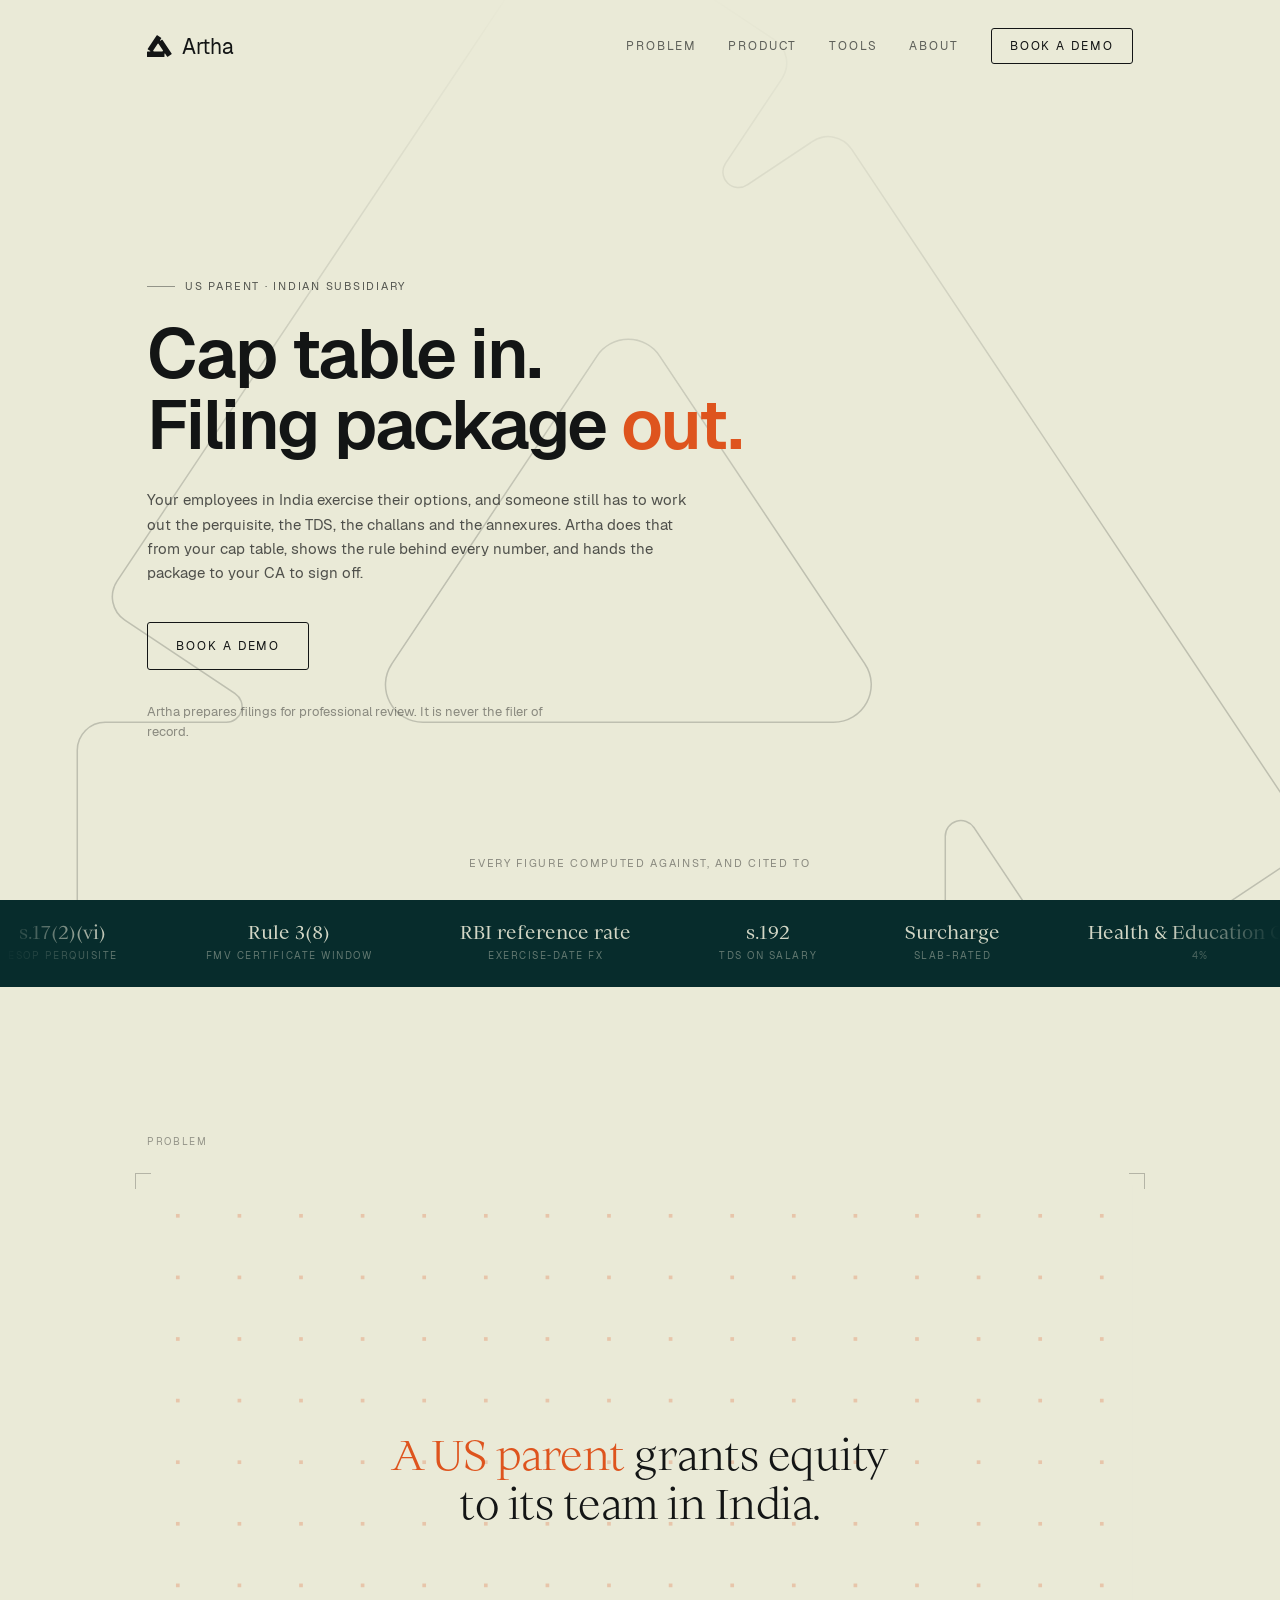
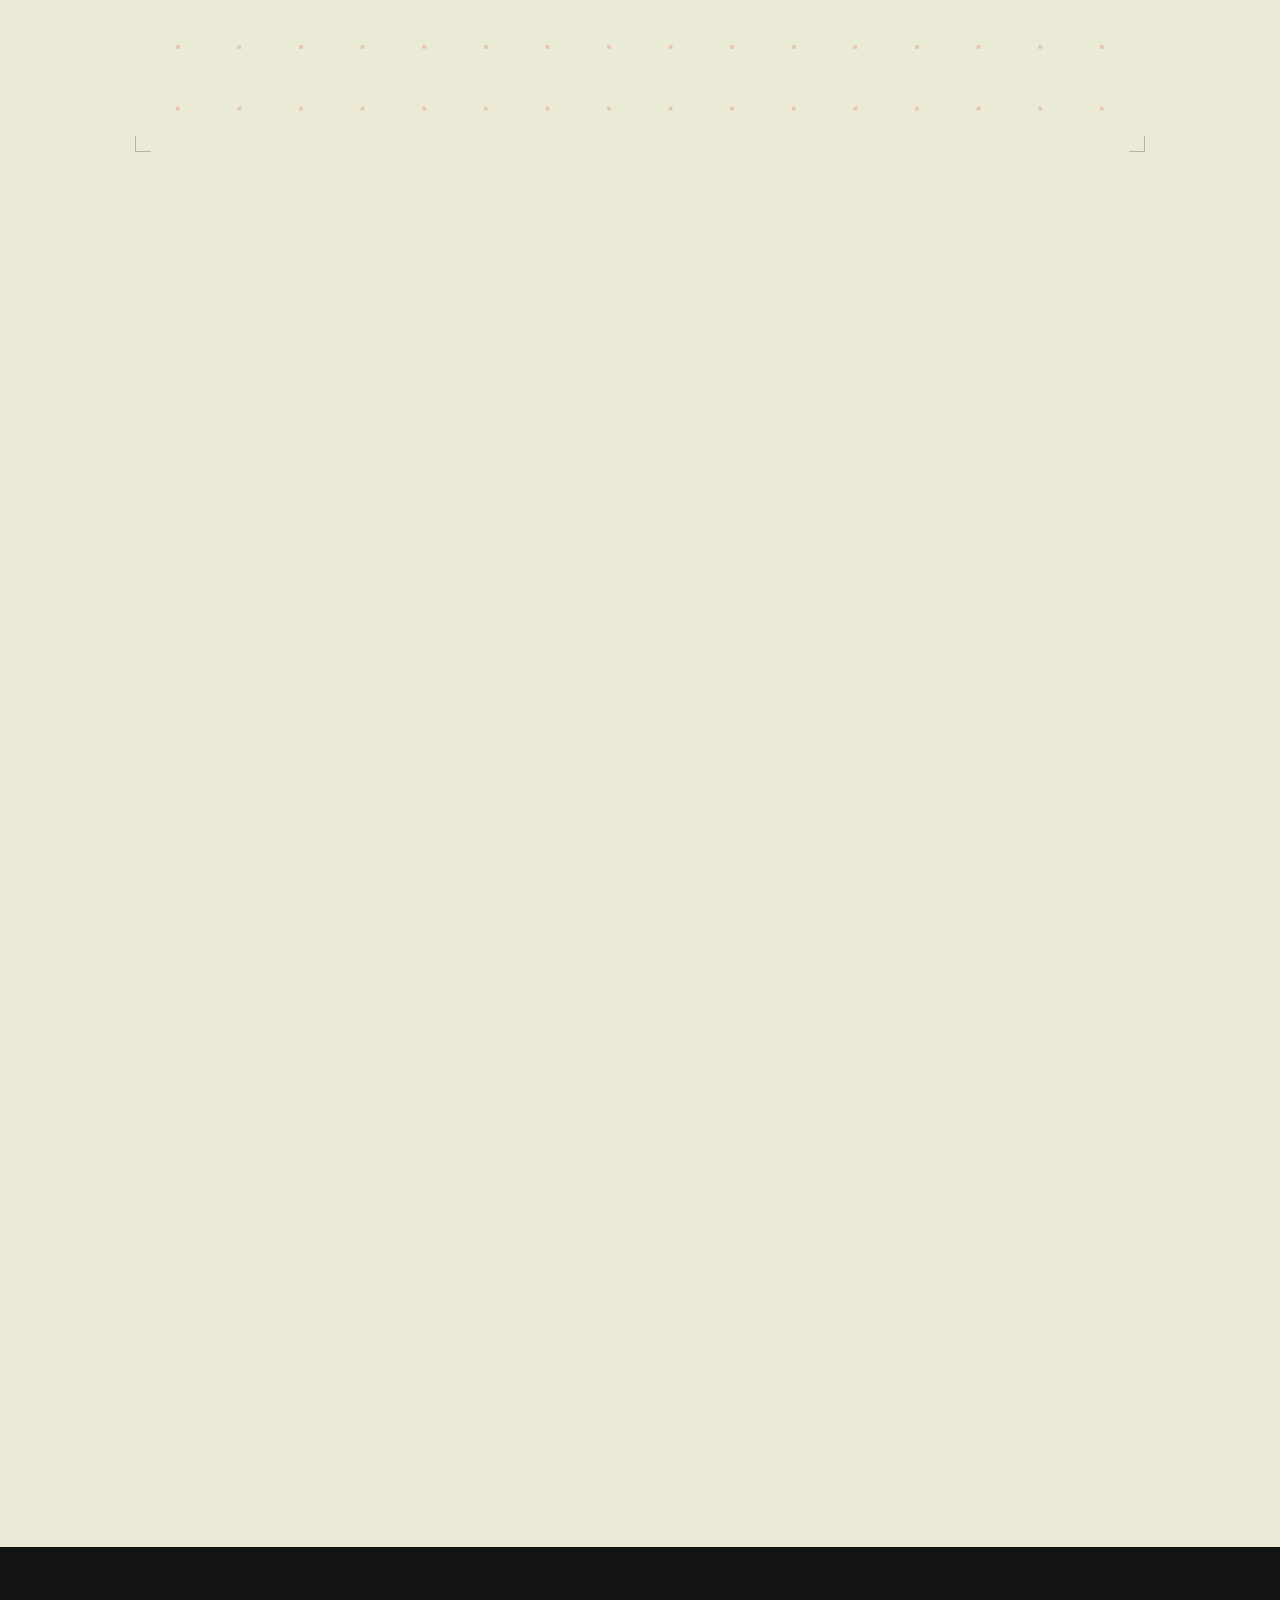
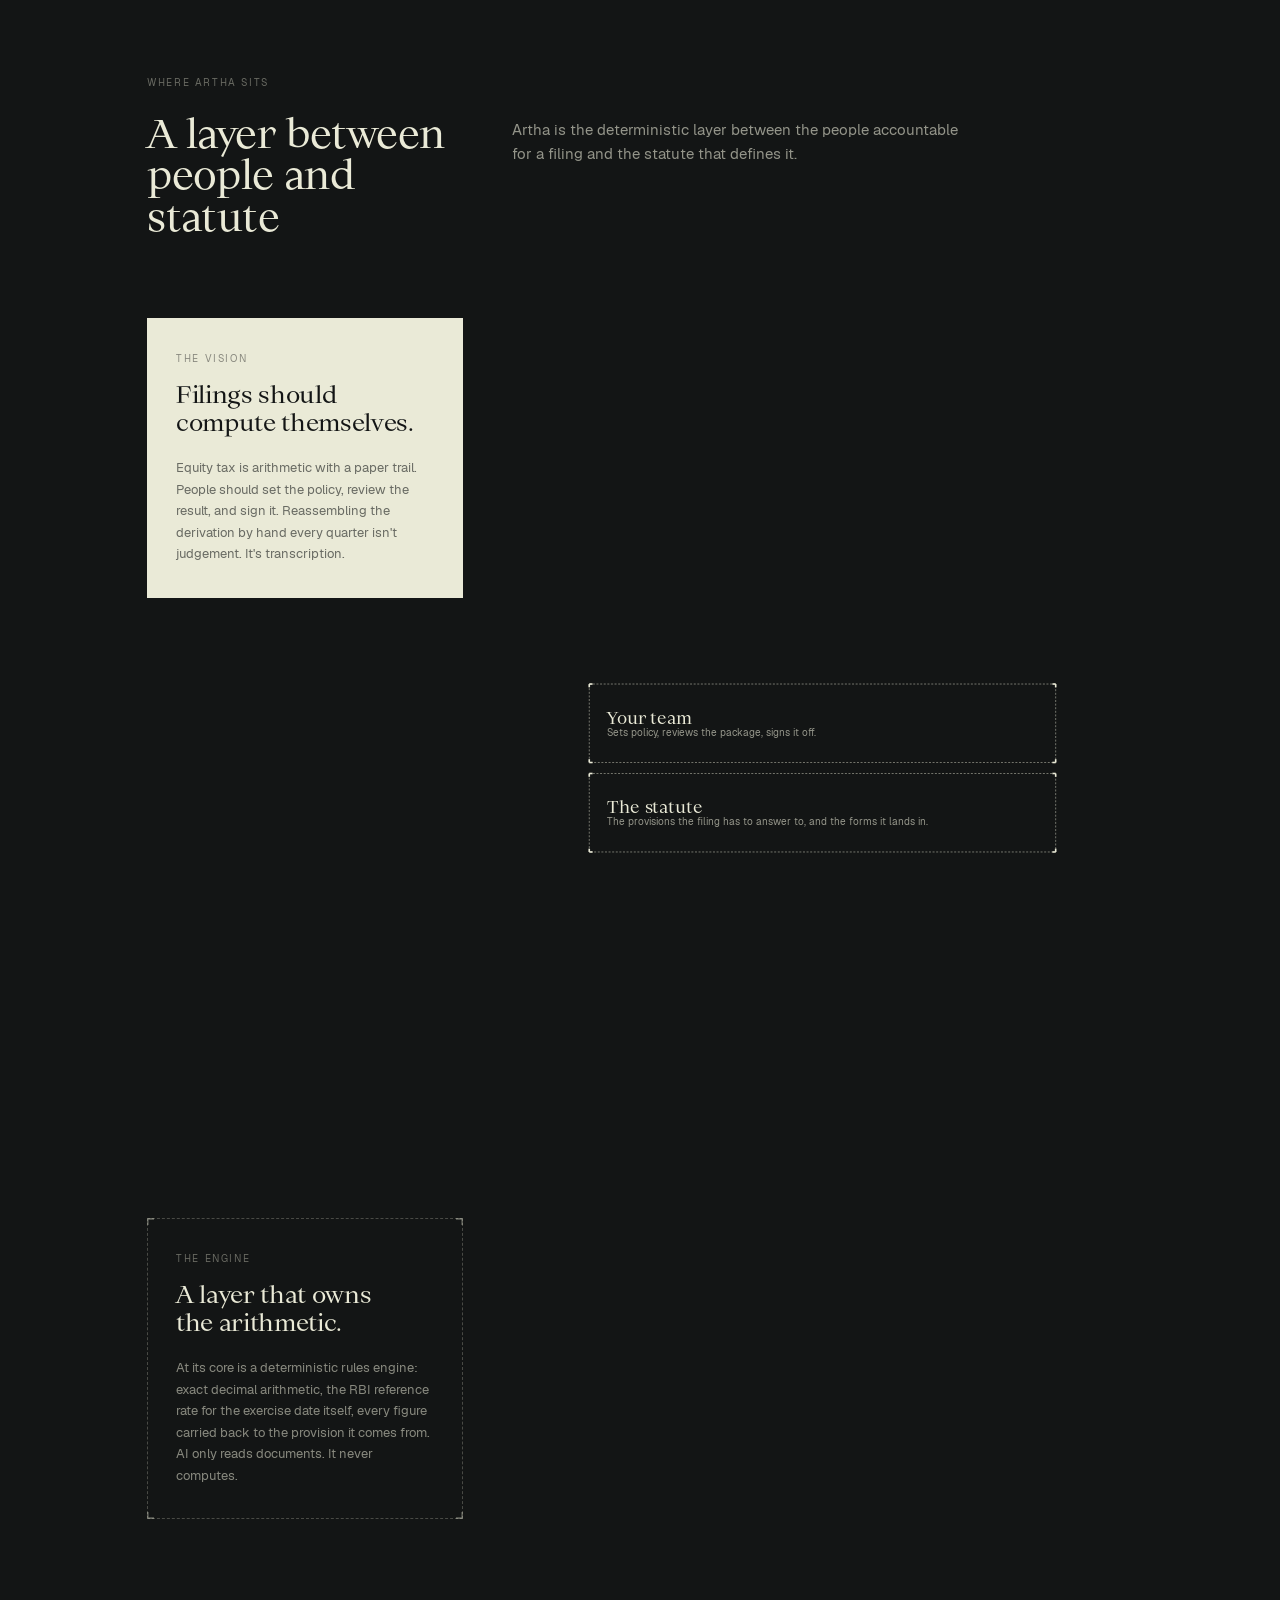
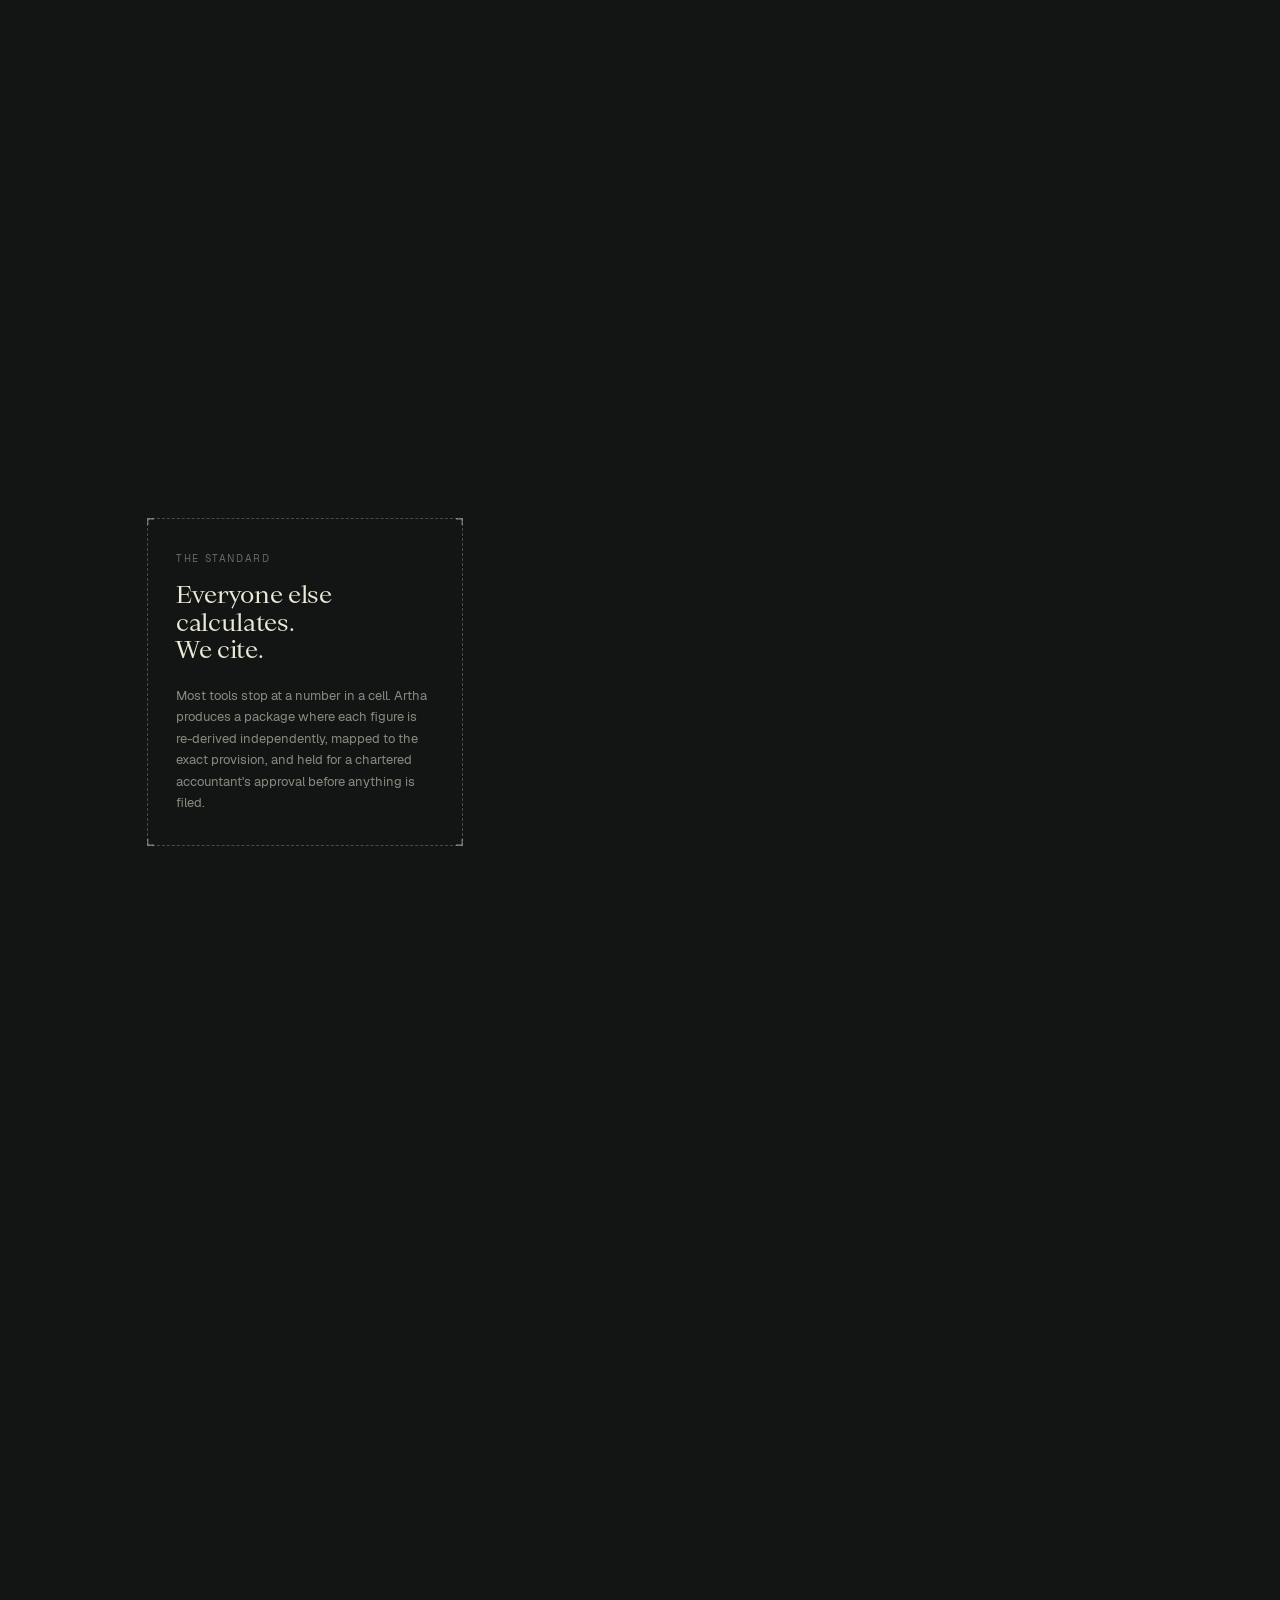
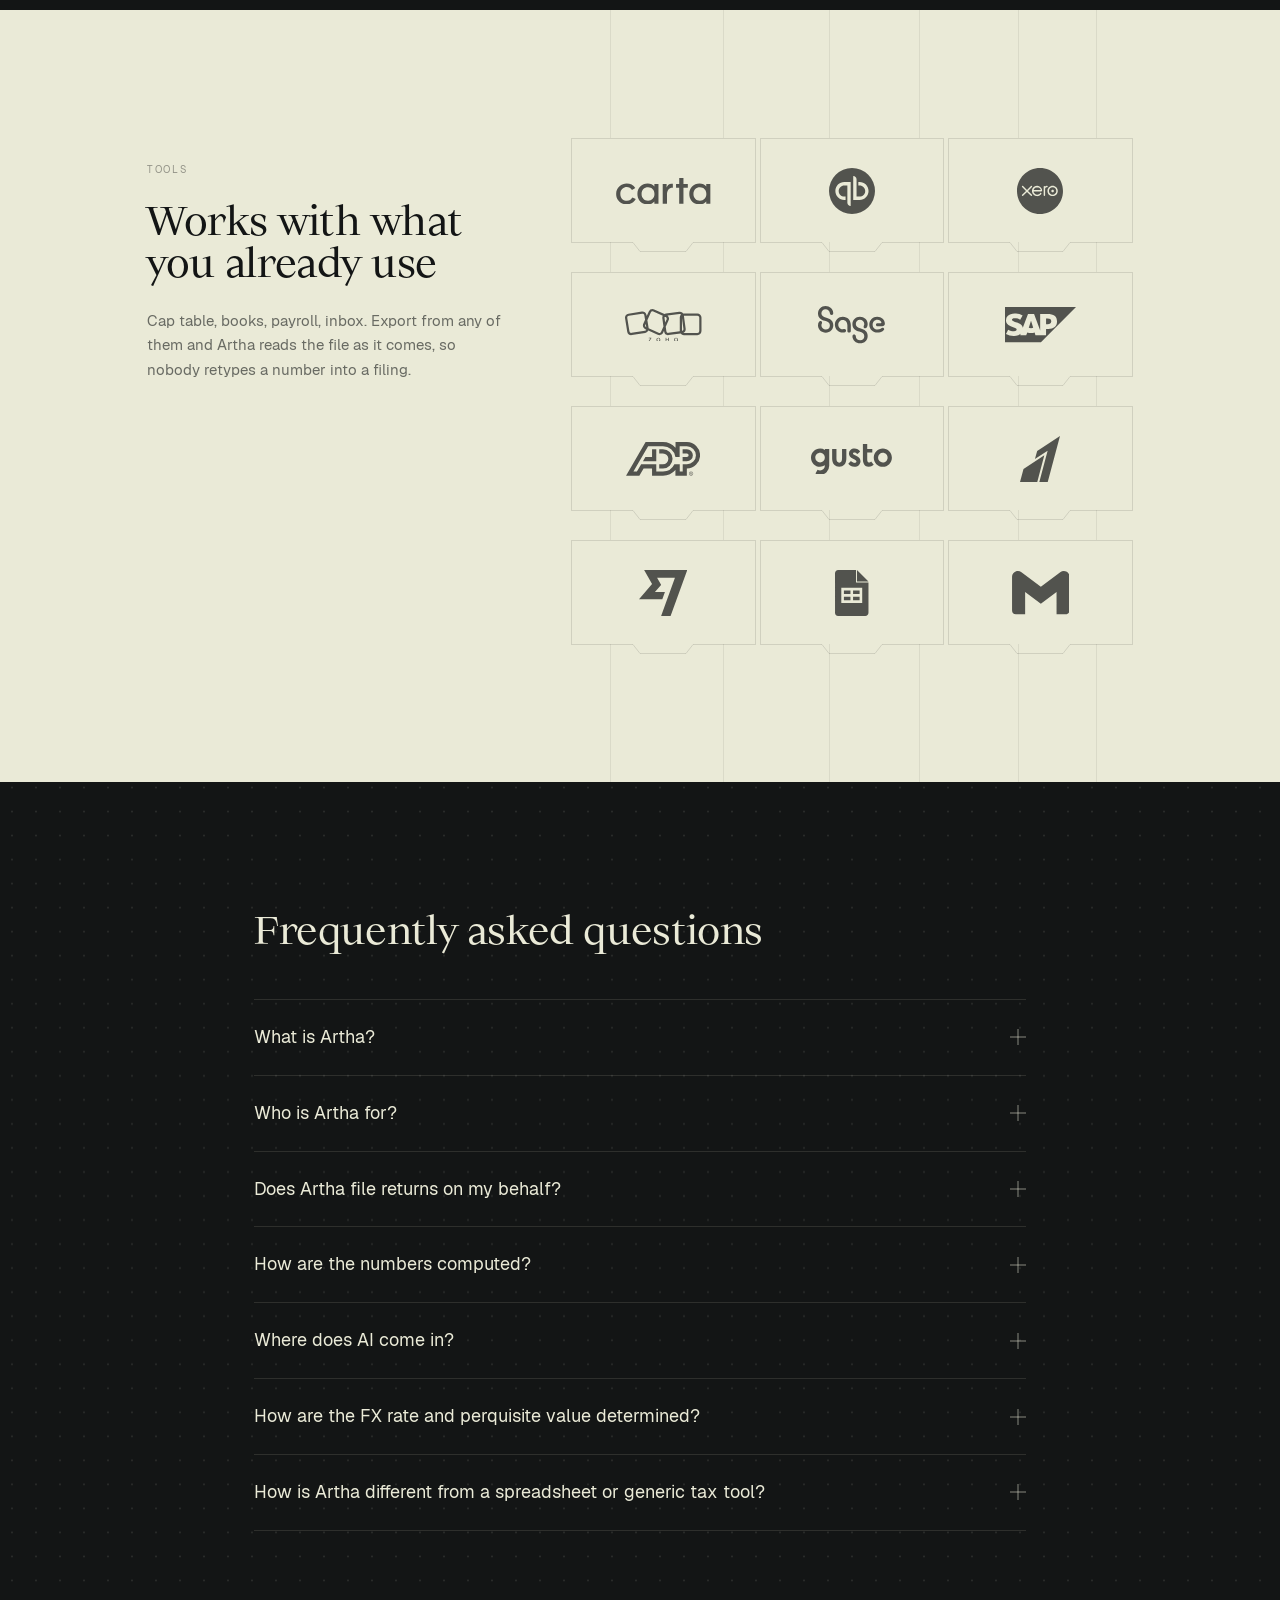
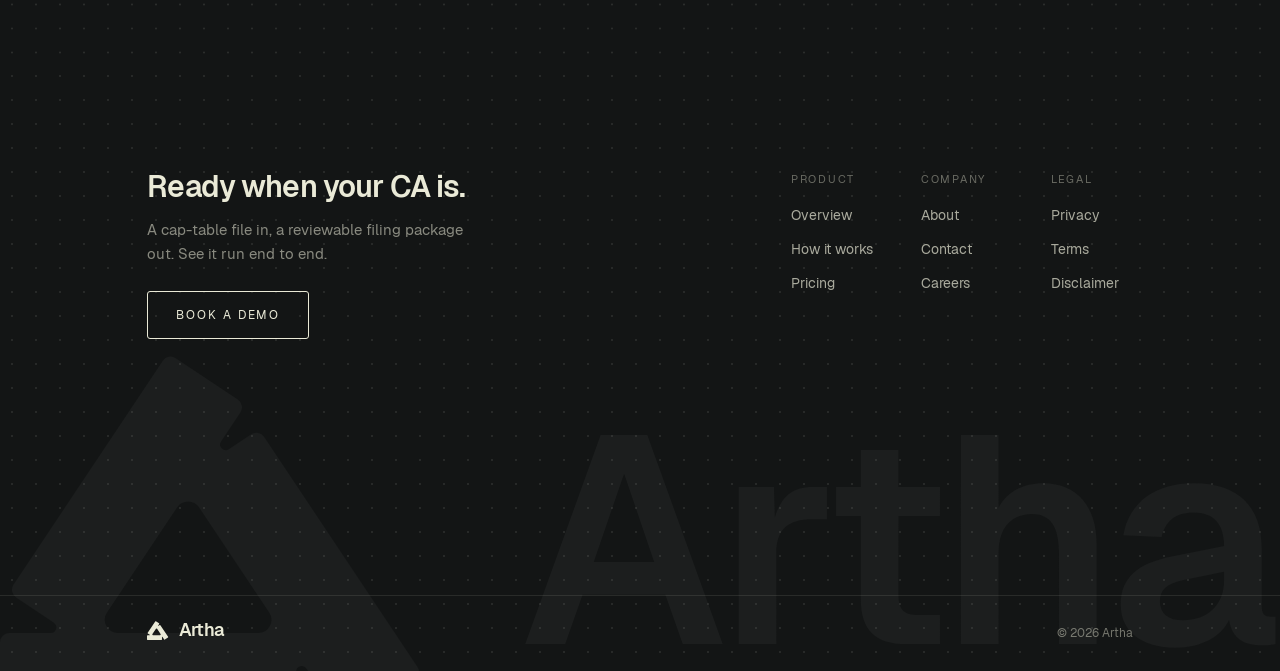
==== commit c07baa35: "Move the demo to /book, rework the nav, rewrite the page copy Built from Sedahoo/Artha 9aacae8. Adds" ====
--- a/index.html
+++ b/index.html
@@ -3,7 +3,7 @@
   <head>
     <meta charset="utf-8" />
     <meta name="viewport" content="width=device-width, initial-scale=1" />
-    <title>Artha — Global equity tax compliance</title>
+    <title>Artha</title>
     <meta
       name="description"
       content="Artha turns a US parent's cap-table data into a CA-reviewable Indian equity-tax filing package — deterministic, cited, and audit-ready."
@@ -24,8 +24,8 @@
     <link rel="preload" as="font" type="font/ttf" href="/fonts/Geist-SemiBold.ttf" crossorigin />
     <link rel="preload" as="font" type="font/ttf" href="/fonts/Geist-Regular.ttf" crossorigin />
     <link rel="preload" as="font" type="font/woff2" href="/fonts/OrticaLinear-Regular.woff2" crossorigin />
-    <script type="module" crossorigin src="/assets/index-BQvJkgGm.js"></script>
-    <link rel="stylesheet" crossorigin href="/assets/index-BLwIN20y.css">
+    <script type="module" crossorigin src="/assets/main-vZGYV2qX.js"></script>
+    <link rel="stylesheet" crossorigin href="/assets/main-JU50Vprh.css">
   </head>
   <body>
     <div id="root"></div>
--- a/assets/main-JU50Vprh.css
+++ b/assets/main-JU50Vprh.css
@@ -0,0 +1 @@
+@layer properties{@supports (((-webkit-hyphens:none)) and (not (margin-trim:inline))) or ((-moz-orient:inline) and (not (color:rgb(from red r g b)))){:root,:host{--mx:-500px;--my:-500px}*,:before,:after,::backdrop{--tw-translate-x:0;--tw-translate-y:0;--tw-translate-z:0;--tw-rotate-x:initial;--tw-rotate-y:initial;--tw-rotate-z:initial;--tw-skew-x:initial;--tw-skew-y:initial;--tw-space-y-reverse:0;--tw-border-style:solid;--tw-gradient-position:initial;--tw-gradient-from:#0000;--tw-gradient-via:#0000;--tw-gradient-to:#0000;--tw-gradient-stops:initial;--tw-gradient-via-stops:initial;--tw-gradient-from-position:0%;--tw-gradient-via-position:50%;--tw-gradient-to-position:100%;--tw-leading:initial;--tw-font-weight:initial;--tw-tracking:initial;--tw-ordinal:initial;--tw-slashed-zero:initial;--tw-numeric-figure:initial;--tw-numeric-spacing:initial;--tw-numeric-fraction:initial;--tw-shadow:0 0 #0000;--tw-shadow-color:initial;--tw-shadow-alpha:100%;--tw-inset-shadow:0 0 #0000;--tw-inset-shadow-color:initial;--tw-inset-shadow-alpha:100%;--tw-ring-color:initial;--tw-ring-shadow:0 0 #0000;--tw-inset-ring-color:initial;--tw-inset-ring-shadow:0 0 #0000;--tw-ring-inset:initial;--tw-ring-offset-width:0px;--tw-ring-offset-color:#fff;--tw-ring-offset-shadow:0 0 #0000;--tw-outline-style:solid;--tw-blur:initial;--tw-brightness:initial;--tw-contrast:initial;--tw-grayscale:initial;--tw-hue-rotate:initial;--tw-invert:initial;--tw-opacity:initial;--tw-saturate:initial;--tw-sepia:initial;--tw-drop-shadow:initial;--tw-drop-shadow-color:initial;--tw-drop-shadow-alpha:100%;--tw-drop-shadow-size:initial;--tw-backdrop-blur:initial;--tw-backdrop-brightness:initial;--tw-backdrop-contrast:initial;--tw-backdrop-grayscale:initial;--tw-backdrop-hue-rotate:initial;--tw-backdrop-invert:initial;--tw-backdrop-opacity:initial;--tw-backdrop-saturate:initial;--tw-backdrop-sepia:initial;--tw-duration:initial;--tw-ease:initial;--tw-scale-x:1;--tw-scale-y:1;--tw-scale-z:1;--bd-angle:0deg}}}@layer theme{:root,:host{--font-sans:"Geist", system-ui, sans-serif;--font-serif:"Ortica", Georgia, "Times New Roman", serif;--font-mono:ui-monospace, SFMono-Regular, Menlo, Monaco, Consolas, "Liberation Mono", "Courier New", monospace;--color-zinc-500:oklch(55.2% .016 285.938);--color-neutral-800:oklch(26.9% 0 none);--color-neutral-900:oklch(20.5% 0 none);--color-black:#000;--color-white:#fff;--spacing:.25rem;--font-weight-normal:400;--font-weight-medium:500;--font-weight-semibold:600;--tracking-tight:-.025em;--tracking-normal:0em;--tracking-wide:.025em;--leading-tight:1.25;--leading-relaxed:1.625;--radius-2xl:1rem;--ease-in:cubic-bezier(.4, 0, 1, 1);--ease-out:cubic-bezier(0, 0, .2, 1);--ease-in-out:cubic-bezier(.4, 0, .2, 1);--animate-pulse:pulse 2s cubic-bezier(.4, 0, .6, 1) infinite;--blur-xl:24px;--aspect-video:16 / 9;--default-transition-duration:.15s;--default-transition-timing-function:cubic-bezier(.4, 0, .2, 1);--default-font-family:var(--font-sans);--default-mono-font-family:var(--font-mono);--color-onyx:#131515;--color-eggshell:#eaead7;--color-paprika:#de541e;--color-paprika-soft:#e9734a;--color-pine:#072c2c;--color-ink:#131515;--color-muted:#565a57;--color-faint:#8a8f89;--radius-xl2:1.5rem;--font-display:"Geist", system-ui, sans-serif}}@layer base{*,:after,:before,::backdrop{box-sizing:border-box;border:0 solid;margin:0;padding:0}::file-selector-button{box-sizing:border-box;border:0 solid;margin:0;padding:0}html,:host{-webkit-text-size-adjust:100%;tab-size:4;line-height:1.5;font-family:var(--default-font-family,-apple-system, BlinkMacSystemFont, "Segoe UI", Roboto, "Helvetica Neue", "Noto Sans", Arial, sans-serif, "Apple Color Emoji", "Segoe UI Emoji", "Segoe UI Symbol", "Noto Color Emoji");font-feature-settings:var(--default-font-feature-settings,normal);font-variation-settings:var(--default-font-variation-settings,normal);-webkit-tap-highlight-color:transparent}hr{height:0;color:inherit;border-top-width:1px}abbr:where([title]){-webkit-text-decoration:underline dotted;text-decoration:underline dotted}h1,h2,h3,h4,h5,h6{font-size:inherit;font-weight:inherit}a{color:inherit;-webkit-text-decoration:inherit;text-decoration:inherit}b,strong{font-weight:bolder}code,kbd,samp,pre{font-family:var(--default-mono-font-family,ui-monospace, SFMono-Regular, Menlo, Monaco, Consolas, "Liberation Mono", "Courier New", monospace);font-feature-settings:var(--default-mono-font-feature-settings,normal);font-variation-settings:var(--default-mono-font-variation-settings,normal);font-size:1em}small{font-size:80%}sub,sup{vertical-align:baseline;font-size:75%;line-height:0;position:relative}sub{bottom:-.25em}sup{top:-.5em}table{text-indent:0;border-color:inherit;border-collapse:collapse}:-moz-focusring:where(:not(iframe)){outline:auto}progress{vertical-align:baseline}summary{display:list-item}ol,ul,menu{list-style:none}img,svg,video,canvas,audio,iframe,embed,object{vertical-align:middle;display:block}img,video{max-width:100%;height:auto}button,input,select,optgroup,textarea{font:inherit;font-feature-settings:inherit;font-variation-settings:inherit;letter-spacing:inherit;color:inherit;opacity:1;background-color:#0000;border-radius:0}::file-selector-button{font:inherit;font-feature-settings:inherit;font-variation-settings:inherit;letter-spacing:inherit;color:inherit;opacity:1;background-color:#0000;border-radius:0}:where(select:is([multiple],[size])) optgroup{font-weight:bolder}:where(select:is([multiple],[size])) optgroup option{padding-inline-start:20px}::file-selector-button{margin-inline-end:4px}::placeholder{opacity:1}@supports (not ((-webkit-appearance:-apple-pay-button))) or (contain-intrinsic-size:1px){::placeholder{color:currentColor}@supports (color:color-mix(in lab,red,red)){::placeholder{color:color-mix(in oklab,currentcolor 50%,transparent)}}}textarea{resize:vertical}::-webkit-search-decoration{-webkit-appearance:none}::-webkit-date-and-time-value{min-height:1lh;text-align:inherit}::-webkit-datetime-edit{display:inline-flex}::-webkit-datetime-edit-fields-wrapper{padding:0}::-webkit-datetime-edit{padding-block:0}::-webkit-datetime-edit-year-field{padding-block:0}::-webkit-datetime-edit-month-field{padding-block:0}::-webkit-datetime-edit-day-field{padding-block:0}::-webkit-datetime-edit-hour-field{padding-block:0}::-webkit-datetime-edit-minute-field{padding-block:0}::-webkit-datetime-edit-second-field{padding-block:0}::-webkit-datetime-edit-millisecond-field{padding-block:0}::-webkit-datetime-edit-meridiem-field{padding-block:0}::-webkit-calendar-picker-indicator{line-height:1}:-moz-ui-invalid{box-shadow:none}button,input:where([type=button],[type=reset],[type=submit]){appearance:button}::file-selector-button{appearance:button}::-webkit-inner-spin-button{height:auto}::-webkit-outer-spin-button{height:auto}[hidden]:where(:not([hidden=until-found])){display:none!important}}@layer components{.label{letter-spacing:.16em;text-transform:uppercase;font-size:11px;font-weight:500}.display{font-family:var(--font-display);letter-spacing:-.028em;font-weight:600;line-height:1.02}}@layer utilities{.pointer-events-none{pointer-events:none}.collapse{visibility:collapse}.invisible{visibility:hidden}.visible{visibility:visible}.sr-only{clip-path:inset(50%);white-space:nowrap;border-width:0;width:1px;height:1px;margin:-1px;padding:0;position:absolute;overflow:hidden}.absolute{position:absolute}.fixed{position:fixed}.relative{position:relative}.static{position:static}.sticky{position:sticky}.inset-0{inset:0}.inset-x-0{inset-inline:0}.inset-y-0{inset-block:0}.-top-3{top:calc(var(--spacing) * -3)}.-top-28{top:calc(var(--spacing) * -28)}.-top-32{top:calc(var(--spacing) * -32)}.-top-px{top:-1px}.top-0{top:0}.top-1\/2{top:50%}.-right-3{right:calc(var(--spacing) * -3)}.-right-24{right:calc(var(--spacing) * -24)}.-right-px{right:-1px}.right-0{right:0}.-bottom-3{bottom:calc(var(--spacing) * -3)}.-bottom-32{bottom:calc(var(--spacing) * -32)}.-bottom-px{bottom:-1px}.bottom-0{bottom:0}.bottom-4{bottom:calc(var(--spacing) * 4)}.bottom-7{bottom:calc(var(--spacing) * 7)}.-left-3{left:calc(var(--spacing) * -3)}.-left-px{left:-1px}.left-0{left:0}.left-1\/2{left:50%}.left-4{left:calc(var(--spacing) * 4)}.isolate{isolation:isolate}.-z-0{z-index:-0}.-z-10{z-index:-10}.z-10{z-index:10}.z-20{z-index:20}.z-50{z-index:50}.container{width:100%}@media(min-width:40rem){.container{max-width:40rem}}@media(min-width:48rem){.container{max-width:48rem}}@media(min-width:64rem){.container{max-width:64rem}}@media(min-width:80rem){.container{max-width:80rem}}@media(min-width:96rem){.container{max-width:96rem}}.mx-auto{margin-inline:auto}.mt-0\.5{margin-top:calc(var(--spacing) * .5)}.mt-1\.5{margin-top:calc(var(--spacing) * 1.5)}.mt-3{margin-top:calc(var(--spacing) * 3)}.mt-4{margin-top:calc(var(--spacing) * 4)}.mt-5{margin-top:calc(var(--spacing) * 5)}.mt-6{margin-top:calc(var(--spacing) * 6)}.mt-7{margin-top:calc(var(--spacing) * 7)}.mt-8{margin-top:calc(var(--spacing) * 8)}.mt-9{margin-top:calc(var(--spacing) * 9)}.mt-10{margin-top:calc(var(--spacing) * 10)}.mt-11{margin-top:calc(var(--spacing) * 11)}.mt-12{margin-top:calc(var(--spacing) * 12)}.mt-14{margin-top:calc(var(--spacing) * 14)}.mt-16{margin-top:calc(var(--spacing) * 16)}.mt-24{margin-top:calc(var(--spacing) * 24)}.mb-1\.5{margin-bottom:calc(var(--spacing) * 1.5)}.mb-2{margin-bottom:calc(var(--spacing) * 2)}.mb-9{margin-bottom:calc(var(--spacing) * 9)}.ml-2{margin-left:calc(var(--spacing) * 2)}.ml-auto{margin-left:auto}.block{display:block}.flex{display:flex}.grid{display:grid}.hidden{display:none}.inline{display:inline}.inline-block{display:inline-block}.inline-flex{display:inline-flex}.table{display:table}.aspect-\[1512\/1219\]{aspect-ratio:1512/1219}.aspect-square{aspect-ratio:1}.aspect-video{aspect-ratio:var(--aspect-video)}.h-1{height:var(--spacing)}.h-1\.5{height:calc(var(--spacing) * 1.5)}.h-2\.5{height:calc(var(--spacing) * 2.5)}.h-4{height:calc(var(--spacing) * 4)}.h-9{height:calc(var(--spacing) * 9)}.h-12{height:calc(var(--spacing) * 12)}.h-16{height:calc(var(--spacing) * 16)}.h-80{height:calc(var(--spacing) * 80)}.h-\[0\.5rem\]{height:.5rem}.h-\[1\.05em\]{height:1.05em}.h-\[3px\]{height:3px}.h-\[22px\]{height:22px}.h-\[70px\]{height:70px}.h-\[84px\]{height:84px}.h-\[88px\]{height:88px}.h-\[92px\]{height:92px}.h-\[128\%\]{height:128%}.h-\[240vh\]{height:240vh}.h-auto{height:auto}.h-full{height:100%}.h-px{height:1px}.h-screen{height:100vh}.min-h-\[100svh\]{min-height:100svh}.min-h-\[420px\]{min-height:420px}.w-1\.5{width:calc(var(--spacing) * 1.5)}.w-4{width:calc(var(--spacing) * 4)}.w-6{width:calc(var(--spacing) * 6)}.w-7{width:calc(var(--spacing) * 7)}.w-9{width:calc(var(--spacing) * 9)}.w-12{width:calc(var(--spacing) * 12)}.w-16{width:calc(var(--spacing) * 16)}.w-28{width:calc(var(--spacing) * 28)}.w-80{width:calc(var(--spacing) * 80)}.w-\[0\.5rem\]{width:.5rem}.w-\[1ch\]{width:1ch}.w-\[5\.75rem\]{width:5.75rem}.w-\[112vw\]{width:112vw}.w-auto{width:auto}.w-full{width:100%}.w-max{width:max-content}.w-px{width:1px}.max-w-\[15ch\]{max-width:15ch}.max-w-\[16ch\]{max-width:16ch}.max-w-\[18ch\]{max-width:18ch}.max-w-\[22ch\]{max-width:22ch}.max-w-\[30ch\]{max-width:30ch}.max-w-\[40ch\]{max-width:40ch}.max-w-\[46ch\]{max-width:46ch}.max-w-\[54ch\]{max-width:54ch}.max-w-\[58ch\]{max-width:58ch}.max-w-\[62ch\]{max-width:62ch}.max-w-\[64ch\]{max-width:64ch}.max-w-\[68ch\]{max-width:68ch}.max-w-\[72ch\]{max-width:72ch}.max-w-\[600px\]{max-width:600px}.max-w-\[820px\]{max-width:820px}.max-w-\[1140px\]{max-width:1140px}.max-w-\[1180px\]{max-width:1180px}.max-w-none{max-width:none}.flex-1{flex:1}.flex-none{flex:none}.shrink-0{flex-shrink:0}.origin-left{transform-origin:0}.-translate-x-1\/2{--tw-translate-x: -50% ;translate:var(--tw-translate-x) var(--tw-translate-y)}.-translate-y-1\/2{--tw-translate-y: -50% ;translate:var(--tw-translate-x) var(--tw-translate-y)}.translate-y-\[-3px\]{--tw-translate-y:-3px;translate:var(--tw-translate-x) var(--tw-translate-y)}.translate-y-\[15\%\]{--tw-translate-y:15%;translate:var(--tw-translate-x) var(--tw-translate-y)}.rotate-90{rotate:90deg}.transform{transform:var(--tw-rotate-x,) var(--tw-rotate-y,) var(--tw-rotate-z,) var(--tw-skew-x,) var(--tw-skew-y,)}.animate-\[marquee_52s_linear_infinite\]{animation:52s linear infinite marquee}.animate-pulse{animation:var(--animate-pulse)}.cursor-default{cursor:default}.cursor-pointer{cursor:pointer}.resize{resize:both}.scroll-mt-\[92px\]{scroll-margin-top:92px}.appearance-none{appearance:none}.grid-cols-1{grid-template-columns:repeat(1,minmax(0,1fr))}.grid-cols-2{grid-template-columns:repeat(2,minmax(0,1fr))}.grid-rows-\[0fr\]{grid-template-rows:0fr}.grid-rows-\[1fr\]{grid-template-rows:1fr}.flex-col{flex-direction:column}.flex-wrap{flex-wrap:wrap}.place-items-center{place-items:center}.items-baseline{align-items:baseline}.items-center{align-items:center}.items-end{align-items:flex-end}.items-start{align-items:flex-start}.justify-between{justify-content:space-between}.justify-center{justify-content:center}.justify-end{justify-content:flex-end}.gap-1{gap:var(--spacing)}.gap-1\.5{gap:calc(var(--spacing) * 1.5)}.gap-2{gap:calc(var(--spacing) * 2)}.gap-2\.5{gap:calc(var(--spacing) * 2.5)}.gap-3{gap:calc(var(--spacing) * 3)}.gap-4{gap:calc(var(--spacing) * 4)}.gap-5{gap:calc(var(--spacing) * 5)}.gap-6{gap:calc(var(--spacing) * 6)}.gap-8{gap:calc(var(--spacing) * 8)}.gap-10{gap:calc(var(--spacing) * 10)}.gap-12{gap:calc(var(--spacing) * 12)}.gap-14{gap:calc(var(--spacing) * 14)}.gap-\[72px\]{gap:72px}.gap-px{gap:1px}:where(.space-y-0>:not(:last-child)){--tw-space-y-reverse:0;margin-block:0}:where(.space-y-2\.5>:not(:last-child)){--tw-space-y-reverse:0;margin-block-start:calc(calc(var(--spacing) * 2.5) * var(--tw-space-y-reverse));margin-block-end:calc(calc(var(--spacing) * 2.5) * calc(1 - var(--tw-space-y-reverse)))}.gap-x-1{column-gap:var(--spacing)}.gap-x-1\.5{column-gap:calc(var(--spacing) * 1.5)}.gap-x-2\.5{column-gap:calc(var(--spacing) * 2.5)}.gap-x-5{column-gap:calc(var(--spacing) * 5)}.gap-x-12{column-gap:calc(var(--spacing) * 12)}.gap-x-14{column-gap:calc(var(--spacing) * 14)}.gap-y-1{row-gap:var(--spacing)}.gap-y-2{row-gap:calc(var(--spacing) * 2)}.gap-y-5{row-gap:calc(var(--spacing) * 5)}.gap-y-6{row-gap:calc(var(--spacing) * 6)}.gap-y-8{row-gap:calc(var(--spacing) * 8)}.gap-y-12{row-gap:calc(var(--spacing) * 12)}.self-center{align-self:center}.overflow-hidden{overflow:hidden}.overflow-x-visible{overflow-x:visible}.overflow-y-clip{overflow-y:clip}.rounded{border-radius:.25rem}.rounded-2xl{border-radius:var(--radius-2xl)}.rounded-\[3px\]{border-radius:3px}.rounded-\[inherit\]{border-radius:inherit}.rounded-\[var\(--radius-xl2\)\]{border-radius:var(--radius-xl2)}.rounded-full{border-radius:3.40282e38px}.rounded-none{border-radius:0}.border{border-style:var(--tw-border-style);border-width:1px}.border-\[1\.5px\]{border-style:var(--tw-border-style);border-width:1.5px}.border-y{border-block-style:var(--tw-border-style);border-block-width:1px}.border-t{border-top-style:var(--tw-border-style);border-top-width:1px}.border-r{border-right-style:var(--tw-border-style);border-right-width:1px}.border-b{border-bottom-style:var(--tw-border-style);border-bottom-width:1px}.border-b-0{border-bottom-style:var(--tw-border-style);border-bottom-width:0}.border-l{border-left-style:var(--tw-border-style);border-left-width:1px}.border-dashed{--tw-border-style:dashed;border-style:dashed}.border-eggshell{border-color:var(--color-eggshell)}.border-eggshell\/10{border-color:#eaead71a}@supports (color:color-mix(in lab,red,red)){.border-eggshell\/10{border-color:color-mix(in oklab,var(--color-eggshell) 10%,transparent)}}.border-eggshell\/12{border-color:#eaead71f}@supports (color:color-mix(in lab,red,red)){.border-eggshell\/12{border-color:color-mix(in oklab,var(--color-eggshell) 12%,transparent)}}.border-eggshell\/25{border-color:#eaead740}@supports (color:color-mix(in lab,red,red)){.border-eggshell\/25{border-color:color-mix(in oklab,var(--color-eggshell) 25%,transparent)}}.border-neutral-800{border-color:var(--color-neutral-800)}.border-onyx{border-color:var(--color-onyx)}.border-onyx\/10{border-color:#1315151a}@supports (color:color-mix(in lab,red,red)){.border-onyx\/10{border-color:color-mix(in oklab,var(--color-onyx) 10%,transparent)}}.border-onyx\/12{border-color:#1315151f}@supports (color:color-mix(in lab,red,red)){.border-onyx\/12{border-color:color-mix(in oklab,var(--color-onyx) 12%,transparent)}}.border-onyx\/15{border-color:#13151526}@supports (color:color-mix(in lab,red,red)){.border-onyx\/15{border-color:color-mix(in oklab,var(--color-onyx) 15%,transparent)}}.border-onyx\/25{border-color:#13151540}@supports (color:color-mix(in lab,red,red)){.border-onyx\/25{border-color:color-mix(in oklab,var(--color-onyx) 25%,transparent)}}.border-onyx\/30{border-color:#1315154d}@supports (color:color-mix(in lab,red,red)){.border-onyx\/30{border-color:color-mix(in oklab,var(--color-onyx) 30%,transparent)}}.border-paprika{border-color:var(--color-paprika)}.border-transparent{border-color:#0000}.border-white\/8{border-color:#ffffff14}@supports (color:color-mix(in lab,red,red)){.border-white\/8{border-color:color-mix(in oklab,var(--color-white) 8%,transparent)}}.border-white\/10{border-color:#ffffff1a}@supports (color:color-mix(in lab,red,red)){.border-white\/10{border-color:color-mix(in oklab,var(--color-white) 10%,transparent)}}.border-white\/12{border-color:#ffffff1f}@supports (color:color-mix(in lab,red,red)){.border-white\/12{border-color:color-mix(in oklab,var(--color-white) 12%,transparent)}}.border-white\/20{border-color:#fff3}@supports (color:color-mix(in lab,red,red)){.border-white\/20{border-color:color-mix(in oklab,var(--color-white) 20%,transparent)}}.border-r-onyx\/15{border-right-color:#13151526}@supports (color:color-mix(in lab,red,red)){.border-r-onyx\/15{border-right-color:color-mix(in oklab,var(--color-onyx) 15%,transparent)}}.bg-\[\#160000\]{background-color:#160000}.bg-black{background-color:var(--color-black)}.bg-current{background-color:currentColor}.bg-eggshell{background-color:var(--color-eggshell)}.bg-eggshell\/85{background-color:#eaead7d9}@supports (color:color-mix(in lab,red,red)){.bg-eggshell\/85{background-color:color-mix(in oklab,var(--color-eggshell) 85%,transparent)}}.bg-neutral-900{background-color:var(--color-neutral-900)}.bg-onyx{background-color:var(--color-onyx)}.bg-onyx\/10{background-color:#1315151a}@supports (color:color-mix(in lab,red,red)){.bg-onyx\/10{background-color:color-mix(in oklab,var(--color-onyx) 10%,transparent)}}.bg-onyx\/12{background-color:#1315151f}@supports (color:color-mix(in lab,red,red)){.bg-onyx\/12{background-color:color-mix(in oklab,var(--color-onyx) 12%,transparent)}}.bg-onyx\/40{background-color:#13151566}@supports (color:color-mix(in lab,red,red)){.bg-onyx\/40{background-color:color-mix(in oklab,var(--color-onyx) 40%,transparent)}}.bg-onyx\/\[0\.02\]{background-color:#13151505}@supports (color:color-mix(in lab,red,red)){.bg-onyx\/\[0\.02\]{background-color:color-mix(in oklab,var(--color-onyx) 2%,transparent)}}.bg-onyx\/\[0\.07\]{background-color:#13151512}@supports (color:color-mix(in lab,red,red)){.bg-onyx\/\[0\.07\]{background-color:color-mix(in oklab,var(--color-onyx) 7%,transparent)}}.bg-paprika{background-color:var(--color-paprika)}.bg-pine{background-color:var(--color-pine)}.bg-transparent{background-color:#0000}.bg-white{background-color:var(--color-white)}.bg-white\/10{background-color:#ffffff1a}@supports (color:color-mix(in lab,red,red)){.bg-white\/10{background-color:color-mix(in oklab,var(--color-white) 10%,transparent)}}.bg-white\/\[0\.05\]{background-color:#ffffff0d}@supports (color:color-mix(in lab,red,red)){.bg-white\/\[0\.05\]{background-color:color-mix(in oklab,var(--color-white) 5%,transparent)}}.bg-zinc-500{background-color:var(--color-zinc-500)}.bg-gradient-to-br{--tw-gradient-position:to bottom right in oklab;background-image:linear-gradient(var(--tw-gradient-stops))}.bg-gradient-to-l{--tw-gradient-position:to left in oklab;background-image:linear-gradient(var(--tw-gradient-stops))}.bg-gradient-to-r{--tw-gradient-position:to right in oklab;background-image:linear-gradient(var(--tw-gradient-stops))}.to-transparent{--tw-gradient-to:transparent;--tw-gradient-stops:var(--tw-gradient-via-stops,var(--tw-gradient-position), var(--tw-gradient-from) var(--tw-gradient-from-position), var(--tw-gradient-to) var(--tw-gradient-to-position))}.\[mask-image\:linear-gradient\(transparent\,transparent\)\,linear-gradient\(\#000\,\#000\)\]{-webkit-mask-image:linear-gradient(#0000,#0000),linear-gradient(#000,#000);mask-image:linear-gradient(#0000,#0000),linear-gradient(#000,#000)}.\[mask-composite\:intersect\]{-webkit-mask-composite:source-in;mask-composite:intersect}.\[mask-clip\:padding-box\,border-box\]{-webkit-mask-clip:padding-box,border-box;mask-clip:padding-box,border-box}.object-cover{object-fit:cover}.p-6{padding:calc(var(--spacing) * 6)}.p-7{padding:calc(var(--spacing) * 7)}.p-8{padding:calc(var(--spacing) * 8)}.px-2{padding-inline:calc(var(--spacing) * 2)}.px-3{padding-inline:calc(var(--spacing) * 3)}.px-3\.5{padding-inline:calc(var(--spacing) * 3.5)}.px-4{padding-inline:calc(var(--spacing) * 4)}.px-5{padding-inline:calc(var(--spacing) * 5)}.px-6{padding-inline:calc(var(--spacing) * 6)}.px-7{padding-inline:calc(var(--spacing) * 7)}.px-\[18px\]{padding-inline:18px}.py-1\.5{padding-block:calc(var(--spacing) * 1.5)}.py-2{padding-block:calc(var(--spacing) * 2)}.py-3{padding-block:calc(var(--spacing) * 3)}.py-3\.5{padding-block:calc(var(--spacing) * 3.5)}.py-4{padding-block:calc(var(--spacing) * 4)}.py-5{padding-block:calc(var(--spacing) * 5)}.py-6{padding-block:calc(var(--spacing) * 6)}.py-7{padding-block:calc(var(--spacing) * 7)}.py-8{padding-block:calc(var(--spacing) * 8)}.py-20{padding-block:calc(var(--spacing) * 20)}.py-24{padding-block:calc(var(--spacing) * 24)}.pt-8{padding-top:calc(var(--spacing) * 8)}.pt-12{padding-top:calc(var(--spacing) * 12)}.pt-24{padding-top:calc(var(--spacing) * 24)}.pt-28{padding-top:calc(var(--spacing) * 28)}.pr-1{padding-right:var(--spacing)}.pr-1\.5{padding-right:calc(var(--spacing) * 1.5)}.pr-6{padding-right:calc(var(--spacing) * 6)}.pr-8{padding-right:calc(var(--spacing) * 8)}.pr-\[72px\]{padding-right:72px}.pb-7{padding-bottom:calc(var(--spacing) * 7)}.pb-12{padding-bottom:calc(var(--spacing) * 12)}.pb-24{padding-bottom:calc(var(--spacing) * 24)}.pb-32{padding-bottom:calc(var(--spacing) * 32)}.pb-52{padding-bottom:calc(var(--spacing) * 52)}.pl-6{padding-left:calc(var(--spacing) * 6)}.text-center{text-align:center}.text-left{text-align:left}.text-right{text-align:right}.font-display{font-family:var(--font-display)}.font-mono{font-family:var(--font-mono)}.font-serif{font-family:var(--font-serif)}.text-\[9\.5px\]{font-size:9.5px}.text-\[10\.5px\]{font-size:10.5px}.text-\[10px\]{font-size:10px}.text-\[11\.5px\]{font-size:11.5px}.text-\[11px\]{font-size:11px}.text-\[12\.5px\]{font-size:12.5px}.text-\[12px\]{font-size:12px}.text-\[13\.5px\]{font-size:13.5px}.text-\[13px\]{font-size:13px}.text-\[14\.5px\]{font-size:14.5px}.text-\[14px\]{font-size:14px}.text-\[15\.5px\]{font-size:15.5px}.text-\[15px\]{font-size:15px}.text-\[16px\]{font-size:16px}.text-\[17px\]{font-size:17px}.text-\[18px\]{font-size:18px}.text-\[20px\]{font-size:20px}.text-\[21px\]{font-size:21px}.text-\[38px\]{font-size:38px}.text-\[clamp\(0\.95rem\,1\.55vw\,1\.12rem\)\]{font-size:clamp(.95rem,1.55vw,1.12rem)}.text-\[clamp\(1\.05rem\,1\.45vw\,1\.3rem\)\]{font-size:clamp(1.05rem,1.45vw,1.3rem)}.text-\[clamp\(1\.5rem\,3vw\,2rem\)\]{font-size:clamp(1.5rem,3vw,2rem)}.text-\[clamp\(1\.6rem\,3\.2vw\,2\.45rem\)\]{font-size:clamp(1.6rem,3.2vw,2.45rem)}.text-\[clamp\(1\.25rem\,1\.85vw\,1\.6rem\)\]{font-size:clamp(1.25rem,1.85vw,1.6rem)}.text-\[clamp\(1\.25rem\,2\.4vw\,1\.9rem\)\]{font-size:clamp(1.25rem,2.4vw,1.9rem)}.text-\[clamp\(1\.45rem\,3\.1vw\,2\.4rem\)\]{font-size:clamp(1.45rem,3.1vw,2.4rem)}.text-\[clamp\(2\.2rem\,4\.8vw\,3\.6rem\)\]{font-size:clamp(2.2rem,4.8vw,3.6rem)}.text-\[clamp\(2\.7rem\,7vw\,4\.5rem\)\]{font-size:clamp(2.7rem,7vw,4.5rem)}.text-\[clamp\(2rem\,3\.8vw\,3rem\)\]{font-size:clamp(2rem,3.8vw,3rem)}.text-\[clamp\(2rem\,4\.4vw\,3\.2rem\)\]{font-size:clamp(2rem,4.4vw,3.2rem)}.text-\[clamp\(2rem\,5\.6vw\,4\.35rem\)\]{font-size:clamp(2rem,5.6vw,4.35rem)}.leading-\[0\.74\]{--tw-leading:.74;line-height:.74}.leading-\[1\.05\]{--tw-leading:1.05;line-height:1.05}.leading-\[1\.06\]{--tw-leading:1.06;line-height:1.06}.leading-\[1\.6\]{--tw-leading:1.6;line-height:1.6}.leading-\[1\.7\]{--tw-leading:1.7;line-height:1.7}.leading-\[1\.15\]{--tw-leading:1.15;line-height:1.15}.leading-\[1\.16\]{--tw-leading:1.16;line-height:1.16}.leading-\[1\.62\]{--tw-leading:1.62;line-height:1.62}.leading-\[1\.65\]{--tw-leading:1.65;line-height:1.65}.leading-\[1\.72\]{--tw-leading:1.72;line-height:1.72}.leading-none{--tw-leading:1;line-height:1}.leading-relaxed{--tw-leading:var(--leading-relaxed);line-height:var(--leading-relaxed)}.leading-tight{--tw-leading:var(--leading-tight);line-height:var(--leading-tight)}.font-medium{--tw-font-weight:var(--font-weight-medium);font-weight:var(--font-weight-medium)}.font-normal{--tw-font-weight:var(--font-weight-normal);font-weight:var(--font-weight-normal)}.font-semibold{--tw-font-weight:var(--font-weight-semibold);font-weight:var(--font-weight-semibold)}.tracking-\[-0\.01em\]{--tw-tracking:-.01em;letter-spacing:-.01em}.tracking-\[-0\.03em\]{--tw-tracking:-.03em;letter-spacing:-.03em}.tracking-\[-0\.015em\]{--tw-tracking:-.015em;letter-spacing:-.015em}.tracking-\[0\.1em\]{--tw-tracking:.1em;letter-spacing:.1em}.tracking-\[0\.2em\]{--tw-tracking:.2em;letter-spacing:.2em}.tracking-\[0\.06em\]{--tw-tracking:.06em;letter-spacing:.06em}.tracking-\[0\.08em\]{--tw-tracking:.08em;letter-spacing:.08em}.tracking-\[0\.12em\]{--tw-tracking:.12em;letter-spacing:.12em}.tracking-\[0\.14em\]{--tw-tracking:.14em;letter-spacing:.14em}.tracking-\[0\.16em\]{--tw-tracking:.16em;letter-spacing:.16em}.tracking-normal{--tw-tracking:var(--tracking-normal);letter-spacing:var(--tracking-normal)}.tracking-tight{--tw-tracking:var(--tracking-tight);letter-spacing:var(--tracking-tight)}.tracking-wide{--tw-tracking:var(--tracking-wide);letter-spacing:var(--tracking-wide)}.whitespace-nowrap{white-space:nowrap}.whitespace-pre{white-space:pre}.text-eggshell{color:var(--color-eggshell)}.text-eggshell\/40{color:#eaead766}@supports (color:color-mix(in lab,red,red)){.text-eggshell\/40{color:color-mix(in oklab,var(--color-eggshell) 40%,transparent)}}.text-eggshell\/45{color:#eaead773}@supports (color:color-mix(in lab,red,red)){.text-eggshell\/45{color:color-mix(in oklab,var(--color-eggshell) 45%,transparent)}}.text-eggshell\/55{color:#eaead78c}@supports (color:color-mix(in lab,red,red)){.text-eggshell\/55{color:color-mix(in oklab,var(--color-eggshell) 55%,transparent)}}.text-eggshell\/60{color:#eaead799}@supports (color:color-mix(in lab,red,red)){.text-eggshell\/60{color:color-mix(in oklab,var(--color-eggshell) 60%,transparent)}}.text-eggshell\/70{color:#eaead7b3}@supports (color:color-mix(in lab,red,red)){.text-eggshell\/70{color:color-mix(in oklab,var(--color-eggshell) 70%,transparent)}}.text-eggshell\/80{color:#eaead7cc}@supports (color:color-mix(in lab,red,red)){.text-eggshell\/80{color:color-mix(in oklab,var(--color-eggshell) 80%,transparent)}}.text-eggshell\/90{color:#eaead7e6}@supports (color:color-mix(in lab,red,red)){.text-eggshell\/90{color:color-mix(in oklab,var(--color-eggshell) 90%,transparent)}}.text-eggshell\/\[0\.045\]{color:#eaead70b}@supports (color:color-mix(in lab,red,red)){.text-eggshell\/\[0\.045\]{color:color-mix(in oklab,var(--color-eggshell) 4.5%,transparent)}}.text-faint{color:var(--color-faint)}.text-ink{color:var(--color-ink)}.text-muted{color:var(--color-muted)}.text-onyx{color:var(--color-onyx)}.text-onyx\/12{color:#1315151f}@supports (color:color-mix(in lab,red,red)){.text-onyx\/12{color:color-mix(in oklab,var(--color-onyx) 12%,transparent)}}.text-onyx\/20{color:#13151533}@supports (color:color-mix(in lab,red,red)){.text-onyx\/20{color:color-mix(in oklab,var(--color-onyx) 20%,transparent)}}.text-onyx\/40{color:#13151566}@supports (color:color-mix(in lab,red,red)){.text-onyx\/40{color:color-mix(in oklab,var(--color-onyx) 40%,transparent)}}.text-onyx\/45{color:#13151573}@supports (color:color-mix(in lab,red,red)){.text-onyx\/45{color:color-mix(in oklab,var(--color-onyx) 45%,transparent)}}.text-onyx\/60{color:#13151599}@supports (color:color-mix(in lab,red,red)){.text-onyx\/60{color:color-mix(in oklab,var(--color-onyx) 60%,transparent)}}.text-onyx\/65{color:#131515a6}@supports (color:color-mix(in lab,red,red)){.text-onyx\/65{color:color-mix(in oklab,var(--color-onyx) 65%,transparent)}}.text-onyx\/70{color:#131515b3}@supports (color:color-mix(in lab,red,red)){.text-onyx\/70{color:color-mix(in oklab,var(--color-onyx) 70%,transparent)}}.text-onyx\/72{color:#131515b8}@supports (color:color-mix(in lab,red,red)){.text-onyx\/72{color:color-mix(in oklab,var(--color-onyx) 72%,transparent)}}.text-onyx\/75{color:#131515bf}@supports (color:color-mix(in lab,red,red)){.text-onyx\/75{color:color-mix(in oklab,var(--color-onyx) 75%,transparent)}}.text-onyx\/80{color:#131515cc}@supports (color:color-mix(in lab,red,red)){.text-onyx\/80{color:color-mix(in oklab,var(--color-onyx) 80%,transparent)}}.text-onyx\/90{color:#131515e6}@supports (color:color-mix(in lab,red,red)){.text-onyx\/90{color:color-mix(in oklab,var(--color-onyx) 90%,transparent)}}.text-paprika{color:var(--color-paprika)}.text-transparent{color:#0000}.text-white{color:var(--color-white)}.normal-case{text-transform:none}.uppercase{text-transform:uppercase}.not-italic{font-style:normal}.tabular-nums{--tw-numeric-spacing:tabular-nums;font-variant-numeric:var(--tw-ordinal,) var(--tw-slashed-zero,) var(--tw-numeric-figure,) var(--tw-numeric-spacing,) var(--tw-numeric-fraction,)}.placeholder-onyx\/40::placeholder{color:#13151566}@supports (color:color-mix(in lab,red,red)){.placeholder-onyx\/40::placeholder{color:color-mix(in oklab,var(--color-onyx) 40%,transparent)}}.opacity-0{opacity:0}.shadow-\[0_40px_90px_-42px_rgba\(18\,55\,83\,0\.35\)\]{--tw-shadow:0 40px 90px -42px var(--tw-shadow-color,#12375359);box-shadow:var(--tw-inset-shadow),var(--tw-inset-ring-shadow),var(--tw-ring-offset-shadow),var(--tw-ring-shadow),var(--tw-shadow)}.shadow-\[0_44px_100px_-44px_rgba\(10\,31\,48\,0\.7\)\]{--tw-shadow:0 44px 100px -44px var(--tw-shadow-color,#0a1f30b3);box-shadow:var(--tw-inset-shadow),var(--tw-inset-ring-shadow),var(--tw-ring-offset-shadow),var(--tw-ring-shadow),var(--tw-shadow)}.shadow-\[0_50px_120px_-40px_rgba\(0\,0\,0\,0\.9\)\]{--tw-shadow:0 50px 120px -40px var(--tw-shadow-color,#000000e6);box-shadow:var(--tw-inset-shadow),var(--tw-inset-ring-shadow),var(--tw-ring-offset-shadow),var(--tw-ring-shadow),var(--tw-shadow)}.ring{--tw-ring-shadow:var(--tw-ring-inset,) 0 0 0 calc(1px + var(--tw-ring-offset-width)) var(--tw-ring-color,currentcolor);box-shadow:var(--tw-inset-shadow),var(--tw-inset-ring-shadow),var(--tw-ring-offset-shadow),var(--tw-ring-shadow),var(--tw-shadow)}.outline{outline-style:var(--tw-outline-style);outline-width:1px}.blur{--tw-blur:blur(8px);filter:var(--tw-blur,) var(--tw-brightness,) var(--tw-contrast,) var(--tw-grayscale,) var(--tw-hue-rotate,) var(--tw-invert,) var(--tw-saturate,) var(--tw-sepia,) var(--tw-drop-shadow,)}.blur-\[70px\]{--tw-blur:blur(70px);filter:var(--tw-blur,) var(--tw-brightness,) var(--tw-contrast,) var(--tw-grayscale,) var(--tw-hue-rotate,) var(--tw-invert,) var(--tw-saturate,) var(--tw-sepia,) var(--tw-drop-shadow,)}.filter{filter:var(--tw-blur,) var(--tw-brightness,) var(--tw-contrast,) var(--tw-grayscale,) var(--tw-hue-rotate,) var(--tw-invert,) var(--tw-saturate,) var(--tw-sepia,) var(--tw-drop-shadow,)}.backdrop-blur{--tw-backdrop-blur:blur(8px);-webkit-backdrop-filter:var(--tw-backdrop-blur,) var(--tw-backdrop-brightness,) var(--tw-backdrop-contrast,) var(--tw-backdrop-grayscale,) var(--tw-backdrop-hue-rotate,) var(--tw-backdrop-invert,) var(--tw-backdrop-opacity,) var(--tw-backdrop-saturate,) var(--tw-backdrop-sepia,);backdrop-filter:var(--tw-backdrop-blur,) var(--tw-backdrop-brightness,) var(--tw-backdrop-contrast,) var(--tw-backdrop-grayscale,) var(--tw-backdrop-hue-rotate,) var(--tw-backdrop-invert,) var(--tw-backdrop-opacity,) var(--tw-backdrop-saturate,) var(--tw-backdrop-sepia,)}.backdrop-blur-\[2px\]{--tw-backdrop-blur:blur(2px);-webkit-backdrop-filter:var(--tw-backdrop-blur,) var(--tw-backdrop-brightness,) var(--tw-backdrop-contrast,) var(--tw-backdrop-grayscale,) var(--tw-backdrop-hue-rotate,) var(--tw-backdrop-invert,) var(--tw-backdrop-opacity,) var(--tw-backdrop-saturate,) var(--tw-backdrop-sepia,);backdrop-filter:var(--tw-backdrop-blur,) var(--tw-backdrop-brightness,) var(--tw-backdrop-contrast,) var(--tw-backdrop-grayscale,) var(--tw-backdrop-hue-rotate,) var(--tw-backdrop-invert,) var(--tw-backdrop-opacity,) var(--tw-backdrop-saturate,) var(--tw-backdrop-sepia,)}.backdrop-blur-xl{--tw-backdrop-blur:blur(var(--blur-xl));-webkit-backdrop-filter:var(--tw-backdrop-blur,) var(--tw-backdrop-brightness,) var(--tw-backdrop-contrast,) var(--tw-backdrop-grayscale,) var(--tw-backdrop-hue-rotate,) var(--tw-backdrop-invert,) var(--tw-backdrop-opacity,) var(--tw-backdrop-saturate,) var(--tw-backdrop-sepia,);backdrop-filter:var(--tw-backdrop-blur,) var(--tw-backdrop-brightness,) var(--tw-backdrop-contrast,) var(--tw-backdrop-grayscale,) var(--tw-backdrop-hue-rotate,) var(--tw-backdrop-invert,) var(--tw-backdrop-opacity,) var(--tw-backdrop-saturate,) var(--tw-backdrop-sepia,)}.transition{transition-property:color,background-color,border-color,outline-color,text-decoration-color,fill,stroke,--tw-gradient-from,--tw-gradient-via,--tw-gradient-to,opacity,box-shadow,transform,translate,scale,rotate,filter,-webkit-backdrop-filter,backdrop-filter,display,content-visibility,overlay,pointer-events;transition-timing-function:var(--tw-ease,var(--default-transition-timing-function));transition-duration:var(--tw-duration,var(--default-transition-duration))}.transition-\[grid-template-rows\]{transition-property:grid-template-rows;transition-timing-function:var(--tw-ease,var(--default-transition-timing-function));transition-duration:var(--tw-duration,var(--default-transition-duration))}.transition-\[opacity\,transform\]{transition-property:opacity,transform;transition-timing-function:var(--tw-ease,var(--default-transition-timing-function));transition-duration:var(--tw-duration,var(--default-transition-duration))}.transition-\[width\]{transition-property:width;transition-timing-function:var(--tw-ease,var(--default-transition-timing-function));transition-duration:var(--tw-duration,var(--default-transition-duration))}.transition-all{transition-property:all;transition-timing-function:var(--tw-ease,var(--default-transition-timing-function));transition-duration:var(--tw-duration,var(--default-transition-duration))}.transition-colors{transition-property:color,background-color,border-color,outline-color,text-decoration-color,fill,stroke,--tw-gradient-from,--tw-gradient-via,--tw-gradient-to;transition-timing-function:var(--tw-ease,var(--default-transition-timing-function));transition-duration:var(--tw-duration,var(--default-transition-duration))}.transition-opacity{transition-property:opacity;transition-timing-function:var(--tw-ease,var(--default-transition-timing-function));transition-duration:var(--tw-duration,var(--default-transition-duration))}.transition-transform{transition-property:transform,translate,scale,rotate;transition-timing-function:var(--tw-ease,var(--default-transition-timing-function));transition-duration:var(--tw-duration,var(--default-transition-duration))}.duration-100{--tw-duration:.1s;transition-duration:.1s}.duration-150{--tw-duration:.15s;transition-duration:.15s}.duration-200{--tw-duration:.2s;transition-duration:.2s}.duration-300{--tw-duration:.3s;transition-duration:.3s}.duration-500{--tw-duration:.5s;transition-duration:.5s}.ease-in{--tw-ease:var(--ease-in);transition-timing-function:var(--ease-in)}.ease-in-out{--tw-ease:var(--ease-in-out);transition-timing-function:var(--ease-in-out)}.ease-out{--tw-ease:var(--ease-out);transition-timing-function:var(--ease-out)}.will-change-transform{will-change:transform}.outline-none{--tw-outline-style:none;outline-style:none}.select-none{-webkit-user-select:none;user-select:none}.\[-webkit-text-stroke\:0\]{-webkit-text-stroke:0}.\[-webkit-text-stroke\:1px_rgba\(255\,255\,255\,0\.08\)\]{-webkit-text-stroke:1px #ffffff14}@media(hover:hover){.group-hover\:translate-x-0\.5:is(:where(.group):hover *){--tw-translate-x:calc(var(--spacing) * .5);translate:var(--tw-translate-x) var(--tw-translate-y)}.group-hover\:border-onyx\/30:is(:where(.group):hover *){border-color:#1315154d}@supports (color:color-mix(in lab,red,red)){.group-hover\:border-onyx\/30:is(:where(.group):hover *){border-color:color-mix(in oklab,var(--color-onyx) 30%,transparent)}}.group-hover\:bg-onyx\/30:is(:where(.group):hover *){background-color:#1315154d}@supports (color:color-mix(in lab,red,red)){.group-hover\:bg-onyx\/30:is(:where(.group):hover *){background-color:color-mix(in oklab,var(--color-onyx) 30%,transparent)}}.group-hover\:text-onyx:is(:where(.group):hover *){color:var(--color-onyx)}.group-hover\:text-onyx\/30:is(:where(.group):hover *){color:#1315154d}@supports (color:color-mix(in lab,red,red)){.group-hover\:text-onyx\/30:is(:where(.group):hover *){color:color-mix(in oklab,var(--color-onyx) 30%,transparent)}}.group-hover\:text-paprika:is(:where(.group):hover *){color:var(--color-paprika)}}.last\:border-b:last-child{border-bottom-style:var(--tw-border-style);border-bottom-width:1px}.last\:border-b-0:last-child{border-bottom-style:var(--tw-border-style);border-bottom-width:0}@media(hover:hover){.hover\:-translate-y-0\.5:hover{--tw-translate-y:calc(var(--spacing) * -.5);translate:var(--tw-translate-x) var(--tw-translate-y)}.hover\:scale-105:hover{--tw-scale-x:105%;--tw-scale-y:105%;--tw-scale-z:105%;scale:var(--tw-scale-x) var(--tw-scale-y)}.hover\:border-eggshell:hover{border-color:var(--color-eggshell)}.hover\:border-onyx:hover{border-color:var(--color-onyx)}.hover\:border-paprika:hover{border-color:var(--color-paprika)}.hover\:border-white\/25:hover{border-color:#ffffff40}@supports (color:color-mix(in lab,red,red)){.hover\:border-white\/25:hover{border-color:color-mix(in oklab,var(--color-white) 25%,transparent)}}.hover\:bg-eggshell:hover{background-color:var(--color-eggshell)}.hover\:bg-onyx:hover{background-color:var(--color-onyx)}.hover\:bg-paprika-soft:hover{background-color:var(--color-paprika-soft)}.hover\:text-eggshell:hover{color:var(--color-eggshell)}.hover\:text-onyx:hover{color:var(--color-onyx)}.hover\:text-paprika:hover{color:var(--color-paprika)}.hover\:text-white:hover{color:var(--color-white)}.hover\:shadow-\[0_14px_34px_-12px\]:hover{--tw-shadow:0 14px 34px -12px var(--tw-shadow-color,currentcolor);box-shadow:var(--tw-inset-shadow),var(--tw-inset-ring-shadow),var(--tw-ring-offset-shadow),var(--tw-ring-shadow),var(--tw-shadow)}.hover\:shadow-\[0_20px_50px_-24px_rgba\(18\,55\,83\,0\.24\)\]:hover{--tw-shadow:0 20px 50px -24px var(--tw-shadow-color,#1237533d);box-shadow:var(--tw-inset-shadow),var(--tw-inset-ring-shadow),var(--tw-ring-offset-shadow),var(--tw-ring-shadow),var(--tw-shadow)}.hover\:shadow-\[0_20px_50px_-24px_rgba\(18\,55\,83\,0\.28\)\]:hover{--tw-shadow:0 20px 50px -24px var(--tw-shadow-color,#12375347);box-shadow:var(--tw-inset-shadow),var(--tw-inset-ring-shadow),var(--tw-ring-offset-shadow),var(--tw-ring-shadow),var(--tw-shadow)}.hover\:\[animation-play-state\:paused\]:hover{animation-play-state:paused}}.focus\:border-paprika:focus{border-color:var(--color-paprika)}@media(min-width:40rem){.sm\:block{display:block}.sm\:hidden{display:none}.sm\:h-\[104px\]{height:104px}.sm\:grid-cols-2{grid-template-columns:repeat(2,minmax(0,1fr))}.sm\:grid-cols-3{grid-template-columns:repeat(3,minmax(0,1fr))}.sm\:grid-cols-4{grid-template-columns:repeat(4,minmax(0,1fr))}.sm\:p-10{padding:calc(var(--spacing) * 10)}}@media(min-width:48rem){.md\:-right-16{right:calc(var(--spacing) * -16)}.md\:mt-12{margin-top:calc(var(--spacing) * 12)}.md\:mt-20{margin-top:calc(var(--spacing) * 20)}.md\:h-\[104px\]{height:104px}.md\:w-\[77\%\]{width:77%}.md\:max-w-\[1540px\]{max-width:1540px}.md\:grid-cols-3{grid-template-columns:repeat(3,minmax(0,1fr))}.md\:grid-cols-\[minmax\(0\,32\%\)_1fr\]{grid-template-columns:minmax(0,32%) 1fr}.md\:flex-row{flex-direction:row}.md\:items-start{align-items:flex-start}.md\:justify-between{justify-content:space-between}.md\:gap-10{gap:calc(var(--spacing) * 10)}.md\:gap-x-\[5\%\]{column-gap:5%}.md\:p-12{padding:calc(var(--spacing) * 12)}.md\:px-0{padding-inline:0}.md\:px-10{padding-inline:calc(var(--spacing) * 10)}.md\:py-6{padding-block:calc(var(--spacing) * 6)}.md\:py-28{padding-block:calc(var(--spacing) * 28)}.md\:py-32{padding-block:calc(var(--spacing) * 32)}.md\:pt-1{padding-top:var(--spacing)}.md\:pt-12{padding-top:calc(var(--spacing) * 12)}.md\:pt-16{padding-top:calc(var(--spacing) * 16)}.md\:pt-28{padding-top:calc(var(--spacing) * 28)}.md\:pt-32{padding-top:calc(var(--spacing) * 32)}.md\:pb-32{padding-bottom:calc(var(--spacing) * 32)}.md\:pb-40{padding-bottom:calc(var(--spacing) * 40)}.md\:pb-64{padding-bottom:calc(var(--spacing) * 64)}}@media(min-width:64rem){.lg\:sticky{position:sticky}.lg\:top-0{top:0}.lg\:top-32{top:calc(var(--spacing) * 32)}.lg\:col-span-2{grid-column:span 2/span 2}.lg\:col-span-3{grid-column:span 3/span 3}.lg\:mt-0{margin-top:0}.lg\:ml-0{margin-left:0}.lg\:block{display:block}.lg\:flex{display:flex}.lg\:aspect-auto{aspect-ratio:auto}.lg\:h-screen{height:100vh}.lg\:grid-cols-4{grid-template-columns:repeat(4,minmax(0,1fr))}.lg\:grid-cols-6{grid-template-columns:repeat(6,minmax(0,1fr))}.lg\:grid-cols-7{grid-template-columns:repeat(7,minmax(0,1fr))}.lg\:grid-cols-\[1\.15fr_1fr\]{grid-template-columns:1.15fr 1fr}.lg\:grid-cols-\[1fr_1\.05fr\]{grid-template-columns:1fr 1.05fr}.lg\:grid-cols-\[minmax\(0\,32\%\)_1fr\]{grid-template-columns:minmax(0,32%) 1fr}.lg\:grid-cols-\[minmax\(0\,36\%\)_1fr\]{grid-template-columns:minmax(0,36%) 1fr}.lg\:items-start{align-items:flex-start}.lg\:gap-16{gap:calc(var(--spacing) * 16)}.lg\:gap-x-\[5\%\]{column-gap:5%}.lg\:gap-x-\[7\%\]{column-gap:7%}.lg\:self-start{align-self:flex-start}.lg\:py-6{padding-block:calc(var(--spacing) * 6)}.lg\:pb-16{padding-bottom:calc(var(--spacing) * 16)}}}@font-face{font-family:Geist;src:url(/fonts/Geist-Regular.ttf)format("truetype");font-weight:400;font-style:normal;font-display:swap}@font-face{font-family:Geist;src:url(/fonts/Geist-SemiBold.ttf)format("truetype");font-weight:600;font-style:normal;font-display:swap}@font-face{font-family:Ortica;src:url(/fonts/OrticaLinear-Light.woff2)format("woff2");font-weight:300;font-style:normal;font-display:swap}@font-face{font-family:Ortica;src:url(/fonts/OrticaLinear-Regular.woff2)format("woff2");font-weight:400;font-style:normal;font-display:swap}@font-face{font-family:Ortica;src:url(/fonts/OrticaLinear-Bold.woff2)format("woff2");font-weight:700;font-style:normal;font-display:swap}@property --mx{syntax:"<length>";inherits:true;initial-value:-500px}@property --my{syntax:"<length>";inherits:true;initial-value:-500px}@property --bd-angle{syntax:"<angle>";inherits:false;initial-value:0deg}@keyframes bd-spin{to{--bd-angle:360deg}}@keyframes artha-spin{0%{transform:translate(-50%,-50%)rotate(0)}to{transform:translate(-50%,-50%)rotate(360deg)}}.artha-spin{animation:20s linear infinite artha-spin}@media(prefers-reduced-motion:reduce){.artha-spin{animation:none}}html{scroll-behavior:smooth;-webkit-text-size-adjust:100%}body{background:var(--color-eggshell);color:var(--color-onyx);font-family:var(--font-sans);-webkit-font-smoothing:antialiased;font-weight:400;overflow-x:hidden}::selection{background:#de541e47}@supports (color:color-mix(in lab,red,red)){::selection{background:color-mix(in srgb,var(--color-paprika) 28%,transparent)}}:focus-visible{outline:2px solid var(--color-paprika);outline-offset:3px;border-radius:2px}@keyframes marquee{0%{transform:translate(0)}to{transform:translate(-50%)}}@media(prefers-reduced-motion:reduce){html{scroll-behavior:auto}*,:before,:after{transition-duration:.001ms!important;animation-duration:.001ms!important;animation-iteration-count:1!important}}@property --tw-translate-x{syntax:"*";inherits:false;initial-value:0}@property --tw-translate-y{syntax:"*";inherits:false;initial-value:0}@property --tw-translate-z{syntax:"*";inherits:false;initial-value:0}@property --tw-rotate-x{syntax:"*";inherits:false}@property --tw-rotate-y{syntax:"*";inherits:false}@property --tw-rotate-z{syntax:"*";inherits:false}@property --tw-skew-x{syntax:"*";inherits:false}@property --tw-skew-y{syntax:"*";inherits:false}@property --tw-space-y-reverse{syntax:"*";inherits:false;initial-value:0}@property --tw-border-style{syntax:"*";inherits:false;initial-value:solid}@property --tw-gradient-position{syntax:"*";inherits:false}@property --tw-gradient-from{syntax:"<color>";inherits:false;initial-value:#0000}@property --tw-gradient-via{syntax:"<color>";inherits:false;initial-value:#0000}@property --tw-gradient-to{syntax:"<color>";inherits:false;initial-value:#0000}@property --tw-gradient-stops{syntax:"*";inherits:false}@property --tw-gradient-via-stops{syntax:"*";inherits:false}@property --tw-gradient-from-position{syntax:"<length-percentage>";inherits:false;initial-value:0%}@property --tw-gradient-via-position{syntax:"<length-percentage>";inherits:false;initial-value:50%}@property --tw-gradient-to-position{syntax:"<length-percentage>";inherits:false;initial-value:100%}@property --tw-leading{syntax:"*";inherits:false}@property --tw-font-weight{syntax:"*";inherits:false}@property --tw-tracking{syntax:"*";inherits:false}@property --tw-ordinal{syntax:"*";inherits:false}@property --tw-slashed-zero{syntax:"*";inherits:false}@property --tw-numeric-figure{syntax:"*";inherits:false}@property --tw-numeric-spacing{syntax:"*";inherits:false}@property --tw-numeric-fraction{syntax:"*";inherits:false}@property --tw-shadow{syntax:"*";inherits:false;initial-value:0 0 #0000}@property --tw-shadow-color{syntax:"*";inherits:false}@property --tw-shadow-alpha{syntax:"<percentage>";inherits:false;initial-value:100%}@property --tw-inset-shadow{syntax:"*";inherits:false;initial-value:0 0 #0000}@property --tw-inset-shadow-color{syntax:"*";inherits:false}@property --tw-inset-shadow-alpha{syntax:"<percentage>";inherits:false;initial-value:100%}@property --tw-ring-color{syntax:"*";inherits:false}@property --tw-ring-shadow{syntax:"*";inherits:false;initial-value:0 0 #0000}@property --tw-inset-ring-color{syntax:"*";inherits:false}@property --tw-inset-ring-shadow{syntax:"*";inherits:false;initial-value:0 0 #0000}@property --tw-ring-inset{syntax:"*";inherits:false}@property --tw-ring-offset-width{syntax:"<length>";inherits:false;initial-value:0}@property --tw-ring-offset-color{syntax:"*";inherits:false;initial-value:#fff}@property --tw-ring-offset-shadow{syntax:"*";inherits:false;initial-value:0 0 #0000}@property --tw-outline-style{syntax:"*";inherits:false;initial-value:solid}@property --tw-blur{syntax:"*";inherits:false}@property --tw-brightness{syntax:"*";inherits:false}@property --tw-contrast{syntax:"*";inherits:false}@property --tw-grayscale{syntax:"*";inherits:false}@property --tw-hue-rotate{syntax:"*";inherits:false}@property --tw-invert{syntax:"*";inherits:false}@property --tw-opacity{syntax:"*";inherits:false}@property --tw-saturate{syntax:"*";inherits:false}@property --tw-sepia{syntax:"*";inherits:false}@property --tw-drop-shadow{syntax:"*";inherits:false}@property --tw-drop-shadow-color{syntax:"*";inherits:false}@property --tw-drop-shadow-alpha{syntax:"<percentage>";inherits:false;initial-value:100%}@property --tw-drop-shadow-size{syntax:"*";inherits:false}@property --tw-backdrop-blur{syntax:"*";inherits:false}@property --tw-backdrop-brightness{syntax:"*";inherits:false}@property --tw-backdrop-contrast{syntax:"*";inherits:false}@property --tw-backdrop-grayscale{syntax:"*";inherits:false}@property --tw-backdrop-hue-rotate{syntax:"*";inherits:false}@property --tw-backdrop-invert{syntax:"*";inherits:false}@property --tw-backdrop-opacity{syntax:"*";inherits:false}@property --tw-backdrop-saturate{syntax:"*";inherits:false}@property --tw-backdrop-sepia{syntax:"*";inherits:false}@property --tw-duration{syntax:"*";inherits:false}@property --tw-ease{syntax:"*";inherits:false}@property --tw-scale-x{syntax:"*";inherits:false;initial-value:1}@property --tw-scale-y{syntax:"*";inherits:false;initial-value:1}@property --tw-scale-z{syntax:"*";inherits:false;initial-value:1}@keyframes pulse{50%{opacity:.5}}
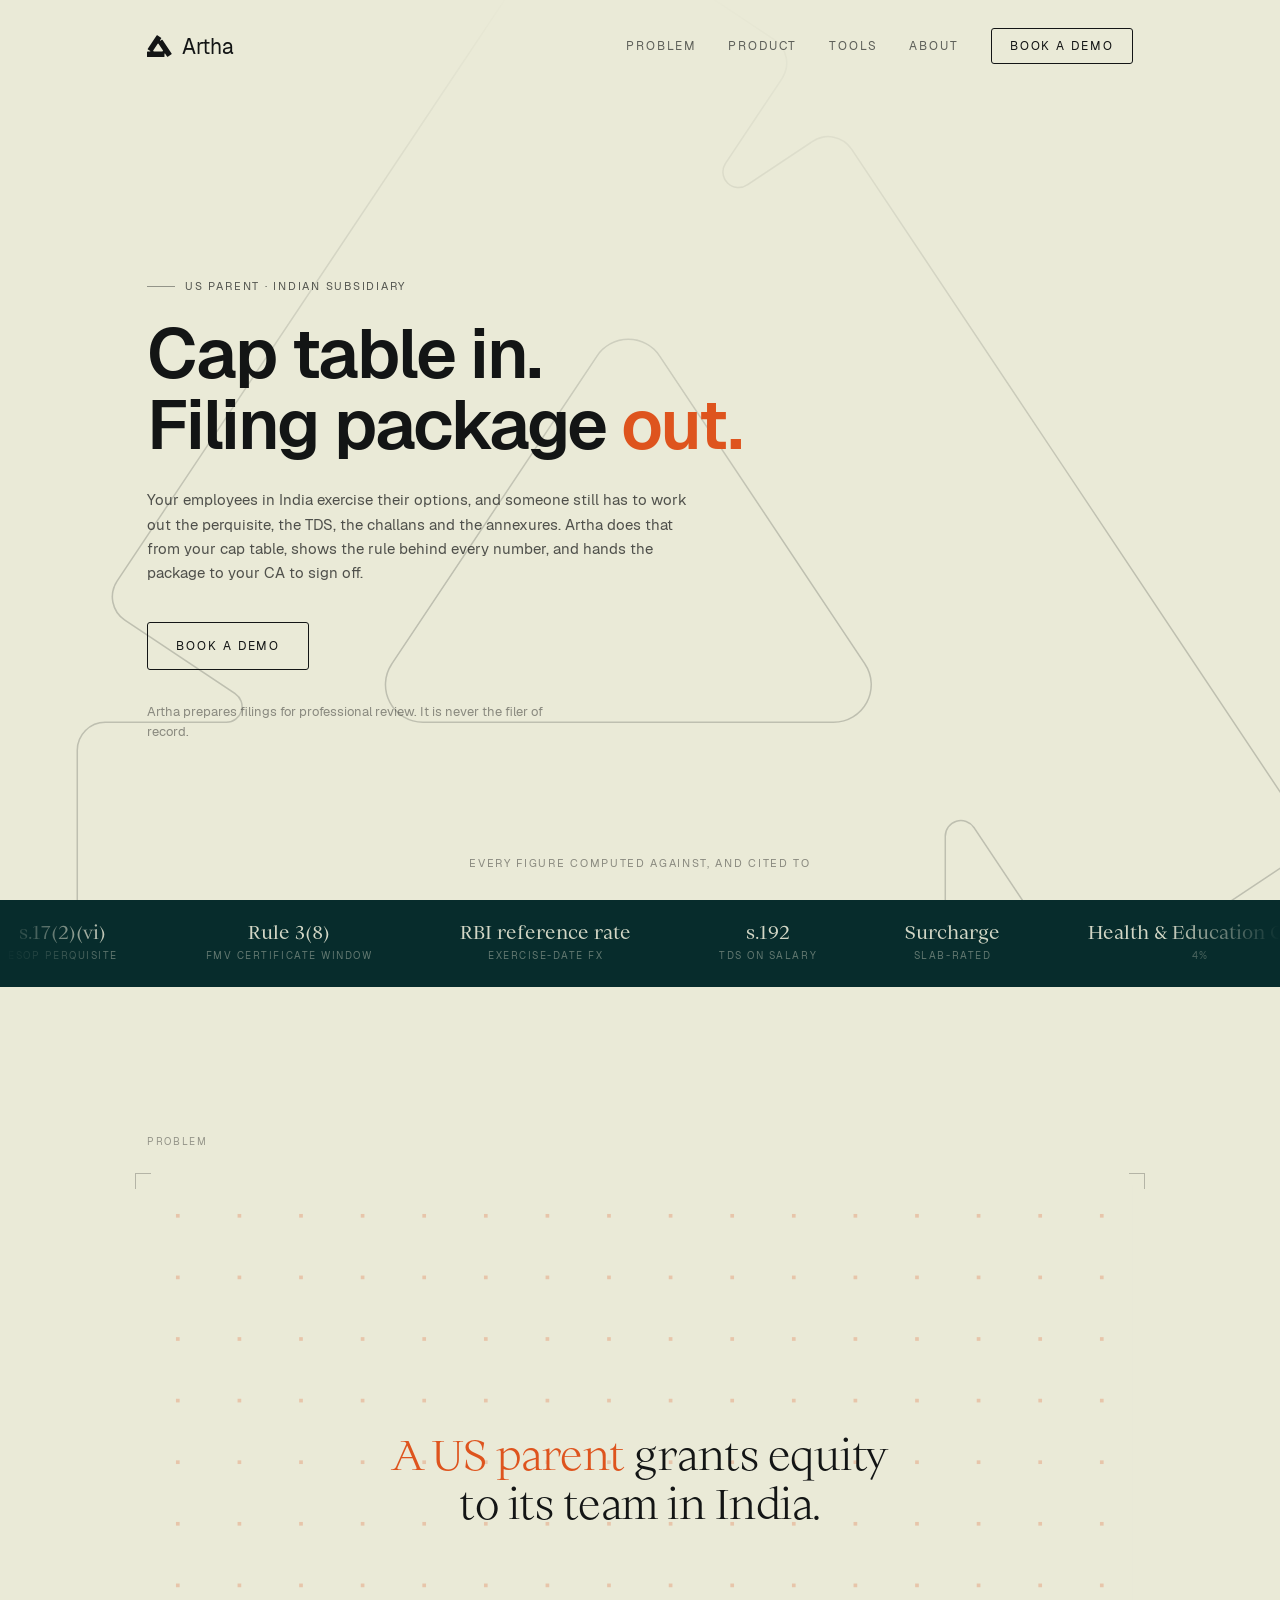
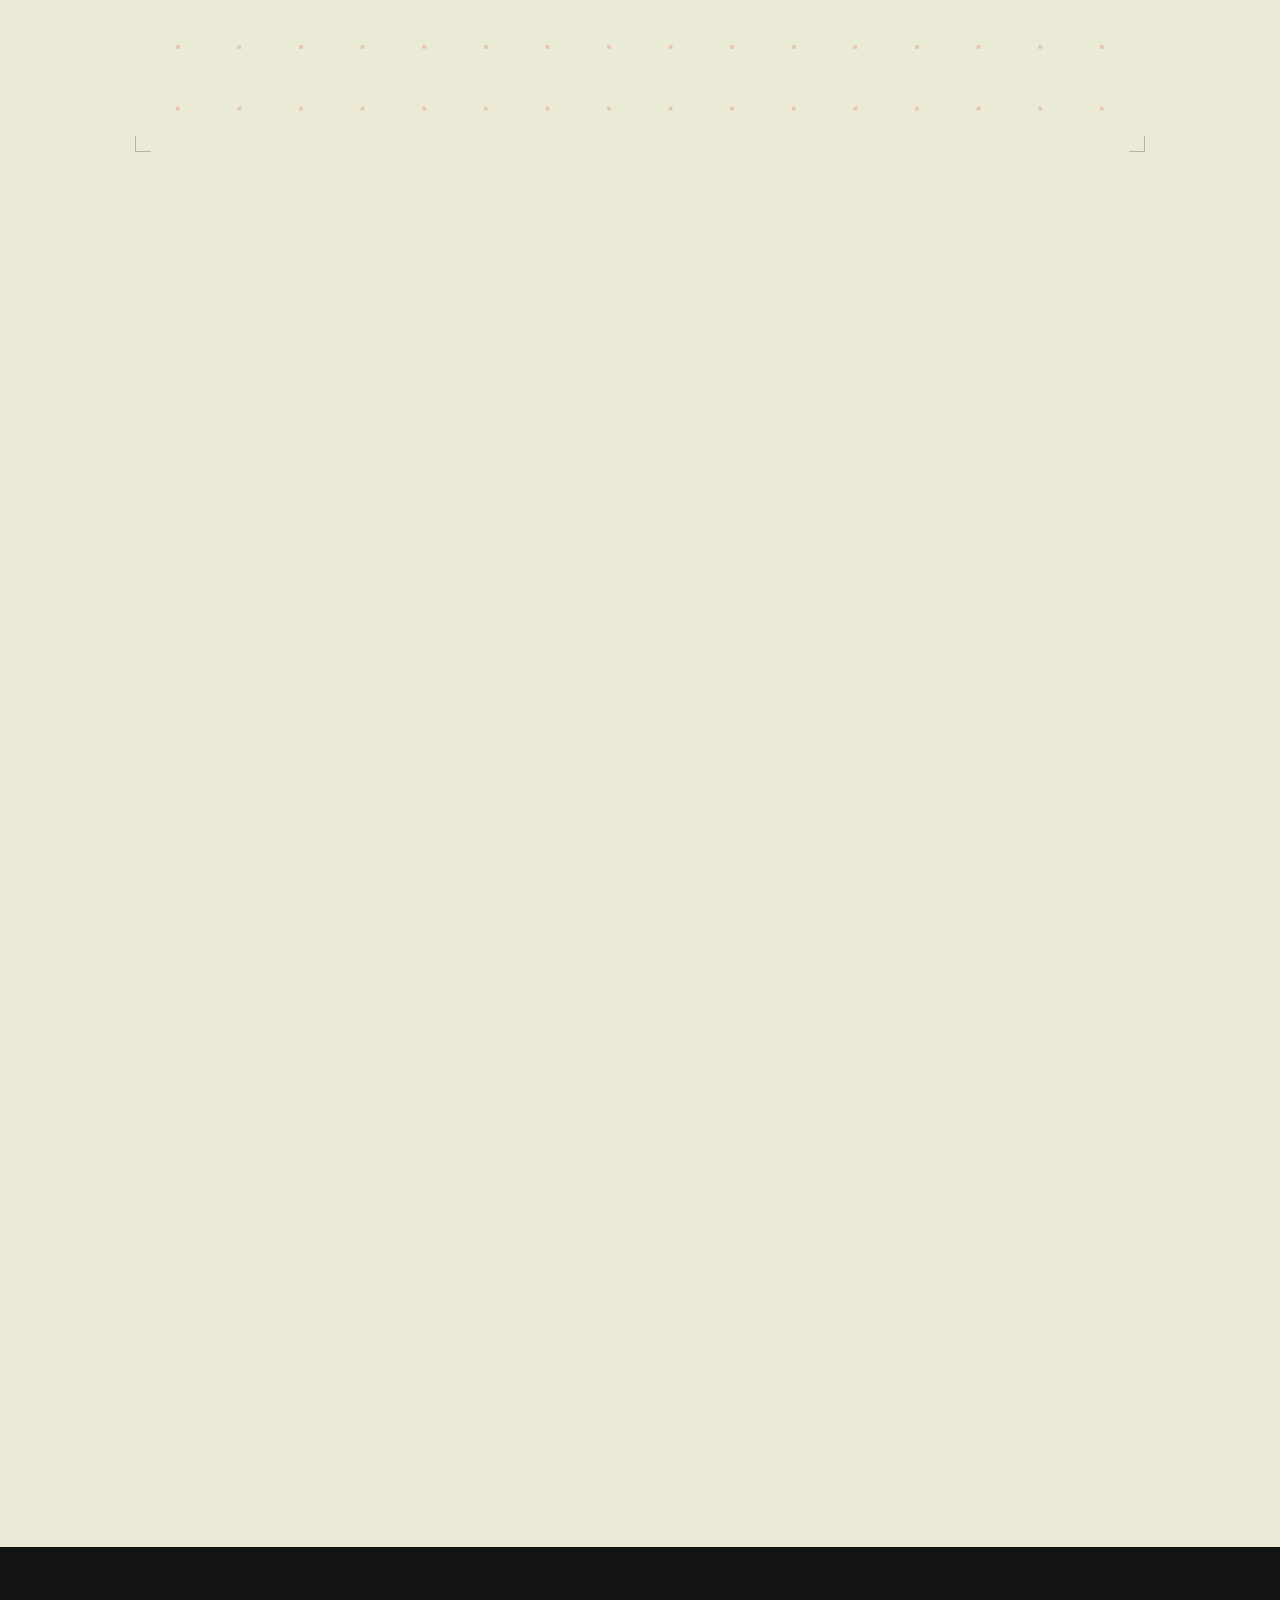
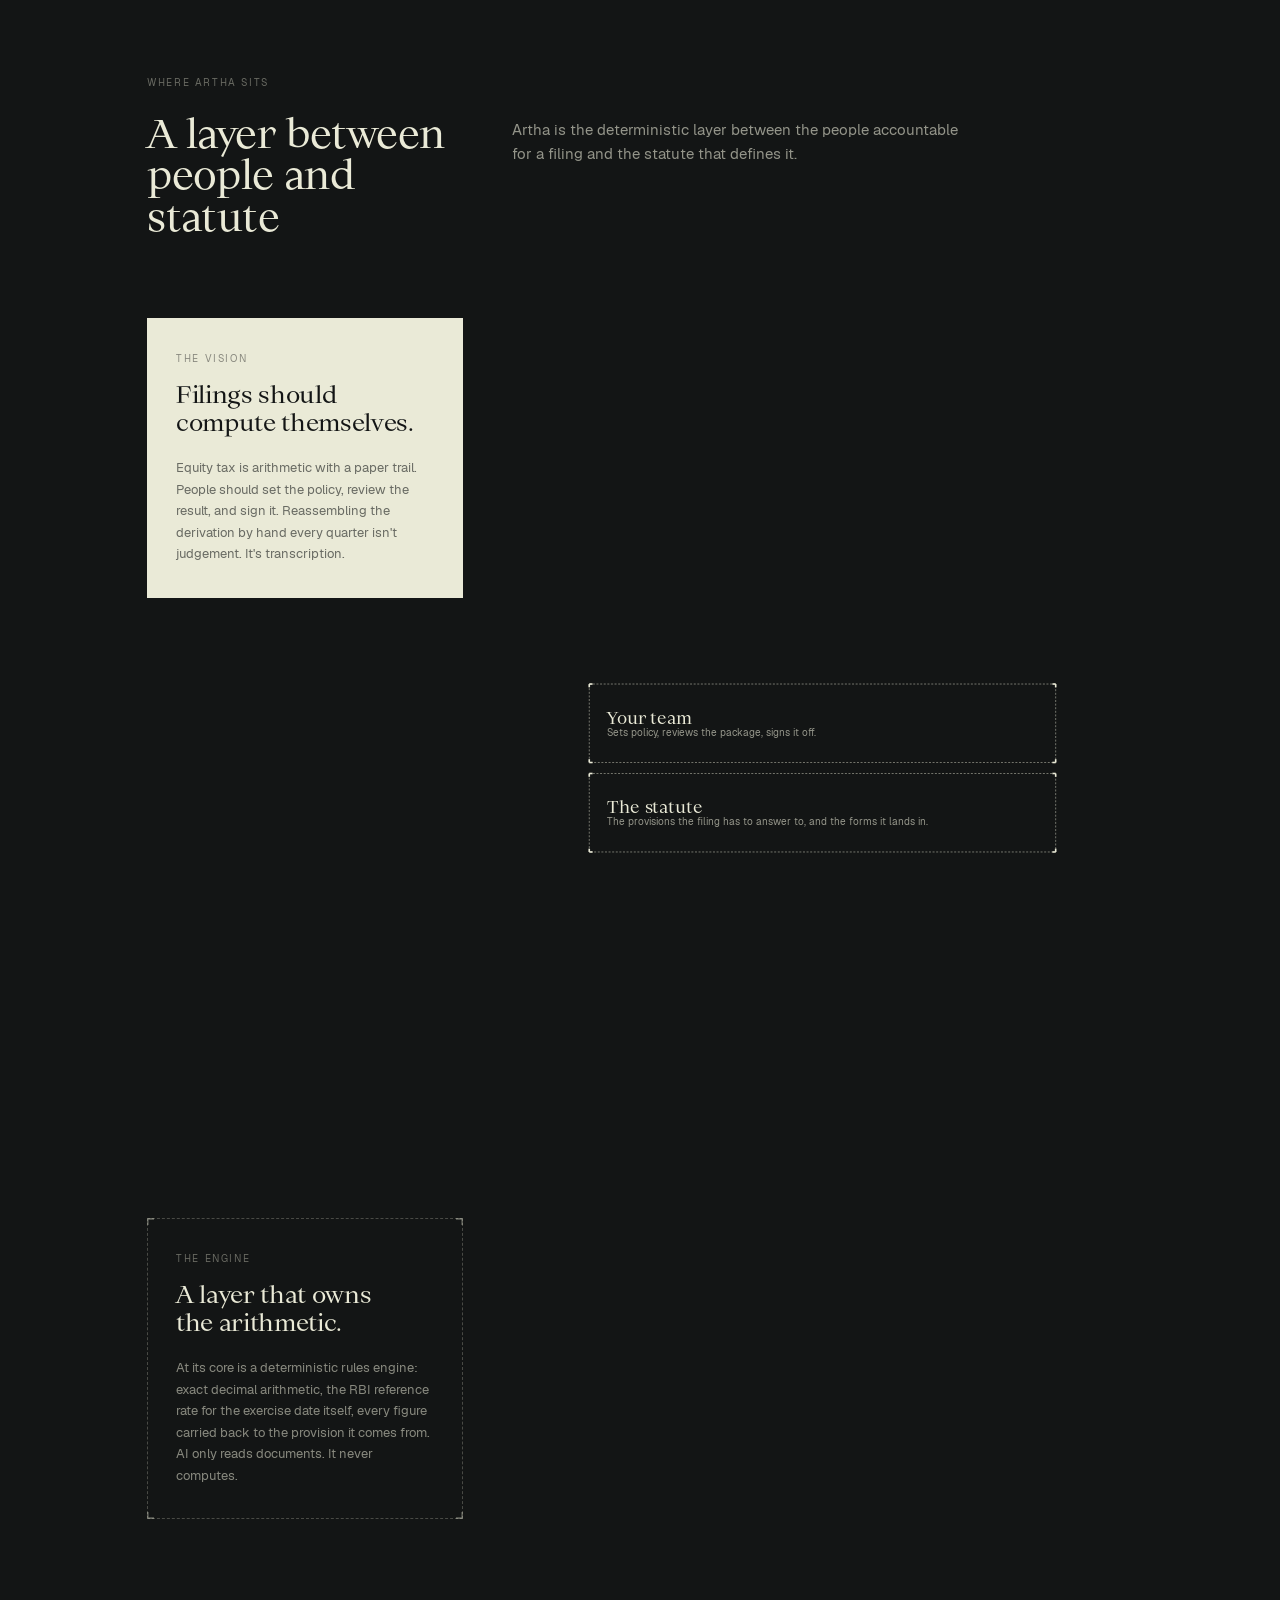
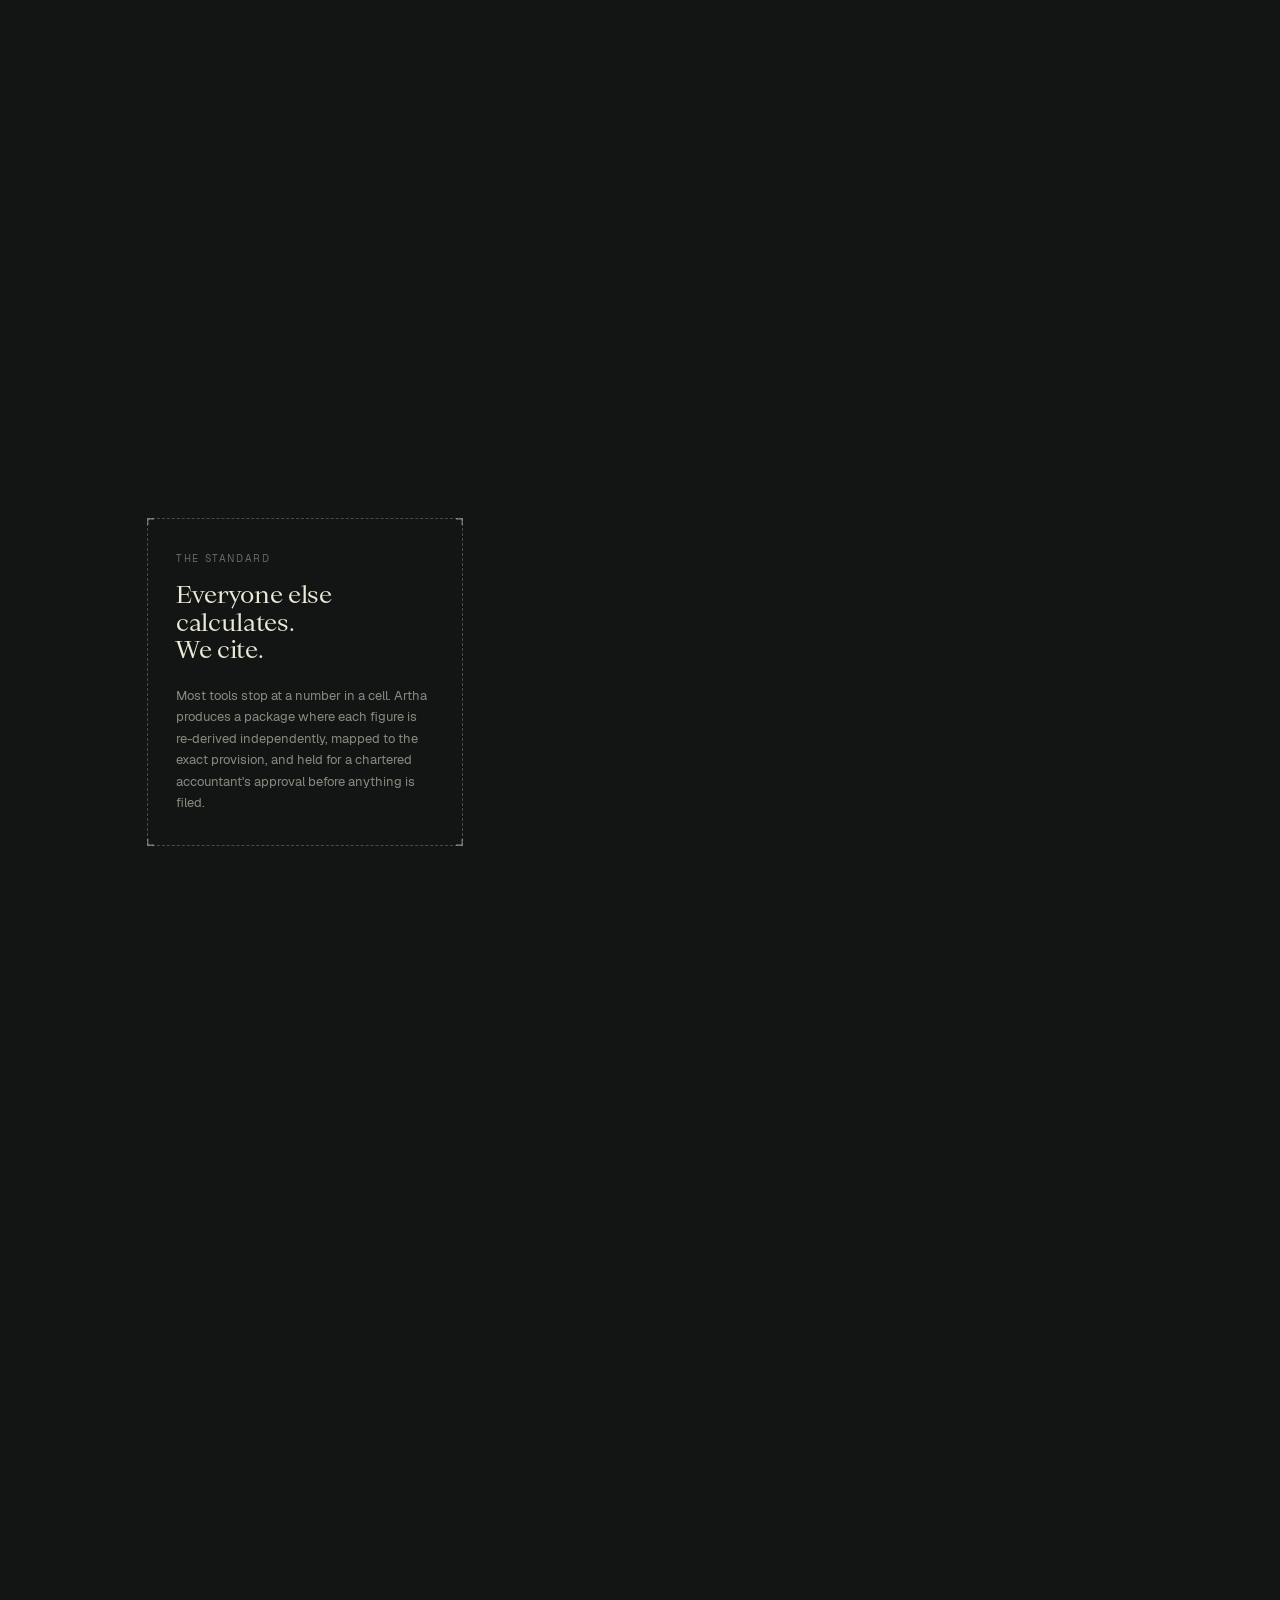
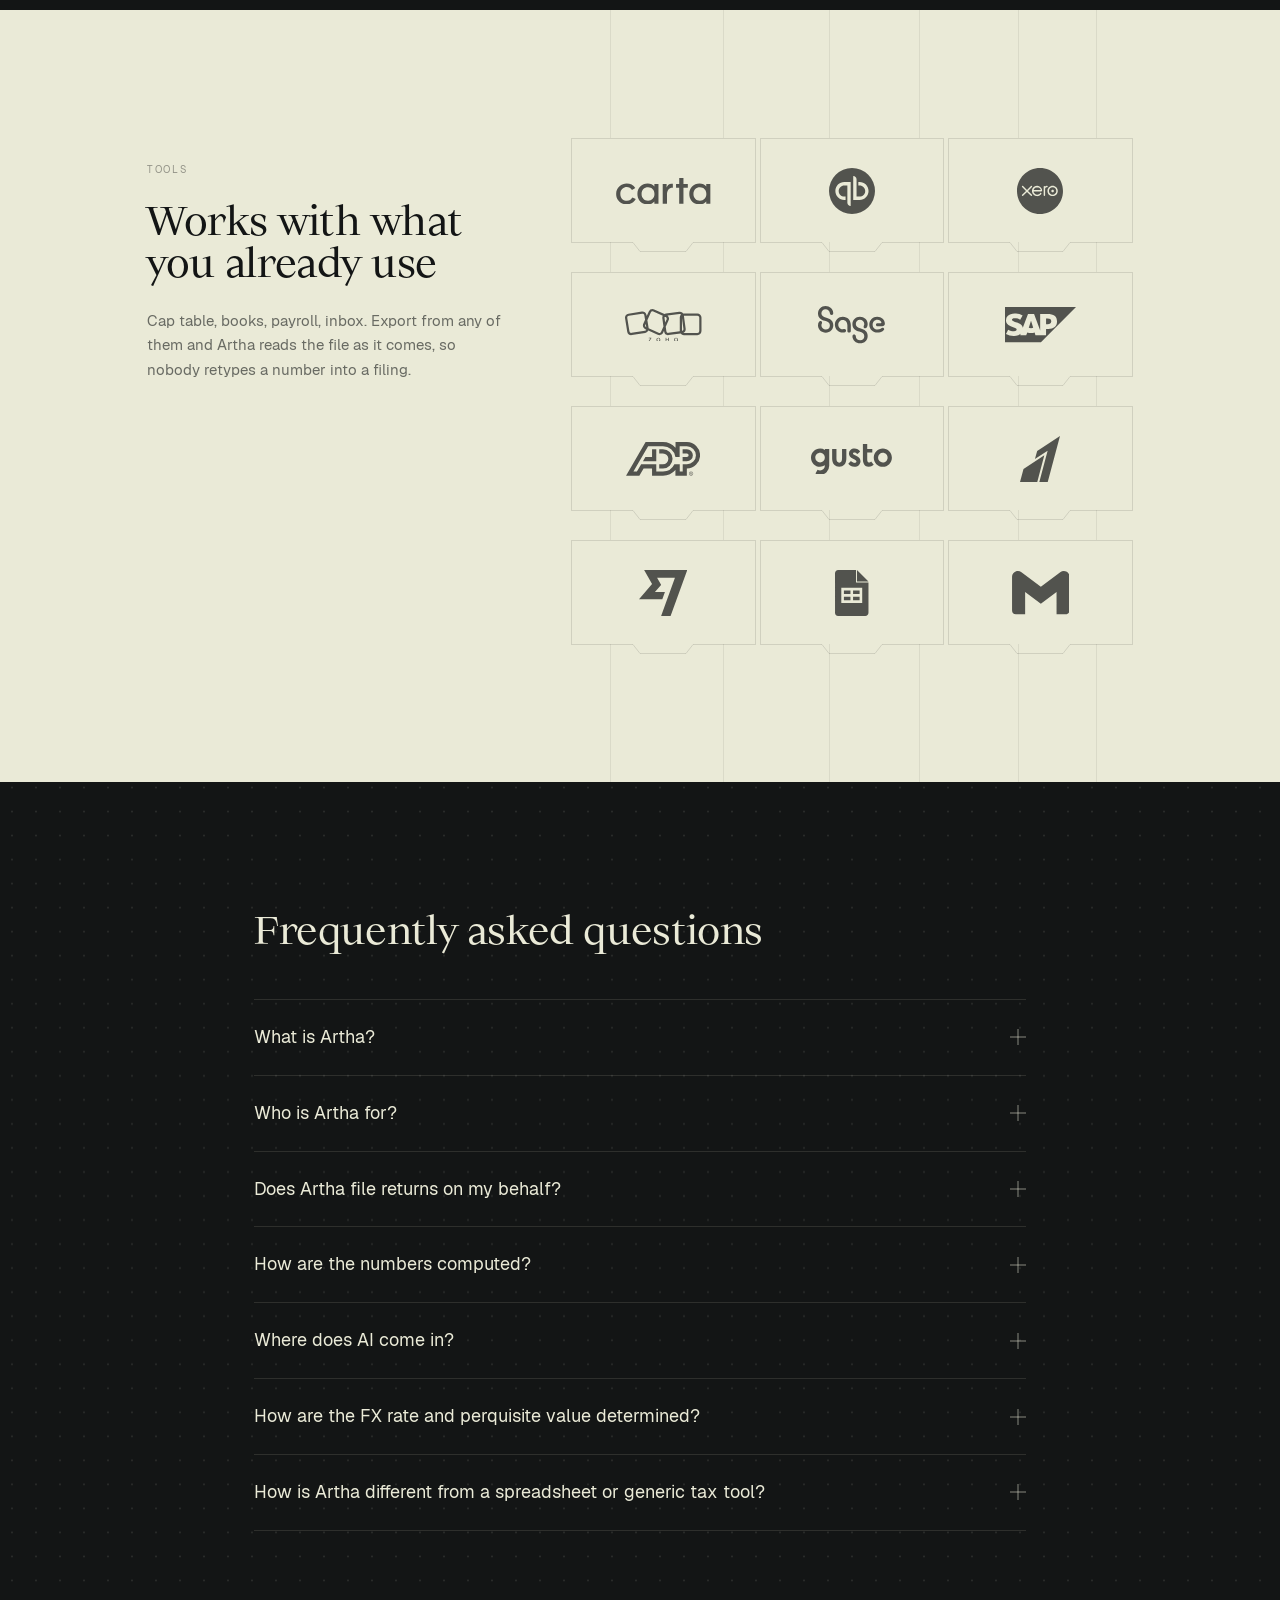
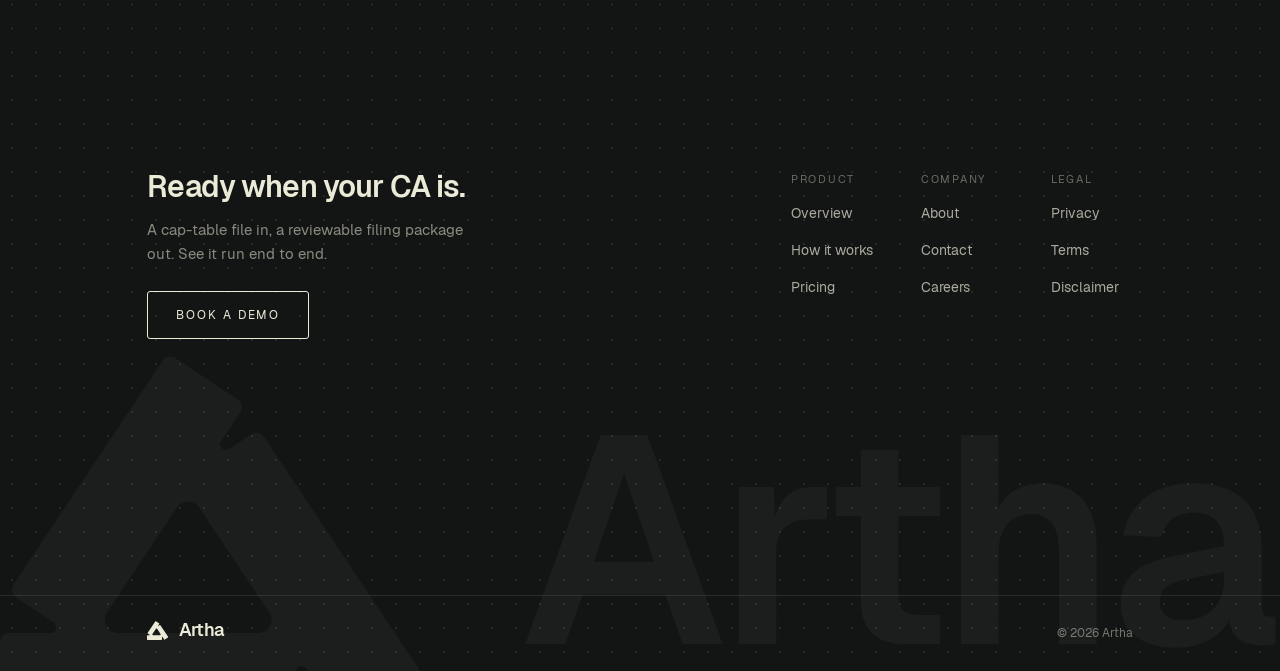
==== commit a94fea0e: "Make the landing page work on a phone Built from Sedahoo/Artha 7700184.  Co-Authored-By: Claude Opus" ====
--- a/index.html
+++ b/index.html
@@ -24,8 +24,8 @@
     <link rel="preload" as="font" type="font/ttf" href="/fonts/Geist-SemiBold.ttf" crossorigin />
     <link rel="preload" as="font" type="font/ttf" href="/fonts/Geist-Regular.ttf" crossorigin />
     <link rel="preload" as="font" type="font/woff2" href="/fonts/OrticaLinear-Regular.woff2" crossorigin />
-    <script type="module" crossorigin src="/assets/main-vZGYV2qX.js"></script>
-    <link rel="stylesheet" crossorigin href="/assets/main-JU50Vprh.css">
+    <script type="module" crossorigin src="/assets/main-Cl3fvoAG.js"></script>
+    <link rel="stylesheet" crossorigin href="/assets/main-LTpLYuXF.css">
   </head>
   <body>
     <div id="root"></div>
--- a/assets/main-LTpLYuXF.css
+++ b/assets/main-LTpLYuXF.css
@@ -0,0 +1 @@
+@layer properties{@supports (((-webkit-hyphens:none)) and (not (margin-trim:inline))) or ((-moz-orient:inline) and (not (color:rgb(from red r g b)))){:root,:host{--mx:-500px;--my:-500px}*,:before,:after,::backdrop{--tw-translate-x:0;--tw-translate-y:0;--tw-translate-z:0;--tw-rotate-x:initial;--tw-rotate-y:initial;--tw-rotate-z:initial;--tw-skew-x:initial;--tw-skew-y:initial;--tw-space-y-reverse:0;--tw-border-style:solid;--tw-gradient-position:initial;--tw-gradient-from:#0000;--tw-gradient-via:#0000;--tw-gradient-to:#0000;--tw-gradient-stops:initial;--tw-gradient-via-stops:initial;--tw-gradient-from-position:0%;--tw-gradient-via-position:50%;--tw-gradient-to-position:100%;--tw-leading:initial;--tw-font-weight:initial;--tw-tracking:initial;--tw-ordinal:initial;--tw-slashed-zero:initial;--tw-numeric-figure:initial;--tw-numeric-spacing:initial;--tw-numeric-fraction:initial;--tw-shadow:0 0 #0000;--tw-shadow-color:initial;--tw-shadow-alpha:100%;--tw-inset-shadow:0 0 #0000;--tw-inset-shadow-color:initial;--tw-inset-shadow-alpha:100%;--tw-ring-color:initial;--tw-ring-shadow:0 0 #0000;--tw-inset-ring-color:initial;--tw-inset-ring-shadow:0 0 #0000;--tw-ring-inset:initial;--tw-ring-offset-width:0px;--tw-ring-offset-color:#fff;--tw-ring-offset-shadow:0 0 #0000;--tw-outline-style:solid;--tw-blur:initial;--tw-brightness:initial;--tw-contrast:initial;--tw-grayscale:initial;--tw-hue-rotate:initial;--tw-invert:initial;--tw-opacity:initial;--tw-saturate:initial;--tw-sepia:initial;--tw-drop-shadow:initial;--tw-drop-shadow-color:initial;--tw-drop-shadow-alpha:100%;--tw-drop-shadow-size:initial;--tw-backdrop-blur:initial;--tw-backdrop-brightness:initial;--tw-backdrop-contrast:initial;--tw-backdrop-grayscale:initial;--tw-backdrop-hue-rotate:initial;--tw-backdrop-invert:initial;--tw-backdrop-opacity:initial;--tw-backdrop-saturate:initial;--tw-backdrop-sepia:initial;--tw-duration:initial;--tw-ease:initial;--tw-scale-x:1;--tw-scale-y:1;--tw-scale-z:1;--bd-angle:0deg}}}@layer theme{:root,:host{--font-sans:"Geist", system-ui, sans-serif;--font-serif:"Ortica", Georgia, "Times New Roman", serif;--font-mono:ui-monospace, SFMono-Regular, Menlo, Monaco, Consolas, "Liberation Mono", "Courier New", monospace;--color-zinc-500:oklch(55.2% .016 285.938);--color-neutral-800:oklch(26.9% 0 none);--color-neutral-900:oklch(20.5% 0 none);--color-black:#000;--color-white:#fff;--spacing:.25rem;--font-weight-normal:400;--font-weight-medium:500;--font-weight-semibold:600;--tracking-tight:-.025em;--tracking-normal:0em;--tracking-wide:.025em;--leading-tight:1.25;--leading-relaxed:1.625;--radius-2xl:1rem;--ease-in:cubic-bezier(.4, 0, 1, 1);--ease-out:cubic-bezier(0, 0, .2, 1);--ease-in-out:cubic-bezier(.4, 0, .2, 1);--animate-pulse:pulse 2s cubic-bezier(.4, 0, .6, 1) infinite;--blur-xl:24px;--aspect-video:16 / 9;--default-transition-duration:.15s;--default-transition-timing-function:cubic-bezier(.4, 0, .2, 1);--default-font-family:var(--font-sans);--default-mono-font-family:var(--font-mono);--color-onyx:#131515;--color-eggshell:#eaead7;--color-paprika:#de541e;--color-paprika-soft:#e9734a;--color-pine:#072c2c;--color-ink:#131515;--color-muted:#565a57;--color-faint:#8a8f89;--radius-xl2:1.5rem;--font-display:"Geist", system-ui, sans-serif}}@layer base{*,:after,:before,::backdrop{box-sizing:border-box;border:0 solid;margin:0;padding:0}::file-selector-button{box-sizing:border-box;border:0 solid;margin:0;padding:0}html,:host{-webkit-text-size-adjust:100%;tab-size:4;line-height:1.5;font-family:var(--default-font-family,-apple-system, BlinkMacSystemFont, "Segoe UI", Roboto, "Helvetica Neue", "Noto Sans", Arial, sans-serif, "Apple Color Emoji", "Segoe UI Emoji", "Segoe UI Symbol", "Noto Color Emoji");font-feature-settings:var(--default-font-feature-settings,normal);font-variation-settings:var(--default-font-variation-settings,normal);-webkit-tap-highlight-color:transparent}hr{height:0;color:inherit;border-top-width:1px}abbr:where([title]){-webkit-text-decoration:underline dotted;text-decoration:underline dotted}h1,h2,h3,h4,h5,h6{font-size:inherit;font-weight:inherit}a{color:inherit;-webkit-text-decoration:inherit;text-decoration:inherit}b,strong{font-weight:bolder}code,kbd,samp,pre{font-family:var(--default-mono-font-family,ui-monospace, SFMono-Regular, Menlo, Monaco, Consolas, "Liberation Mono", "Courier New", monospace);font-feature-settings:var(--default-mono-font-feature-settings,normal);font-variation-settings:var(--default-mono-font-variation-settings,normal);font-size:1em}small{font-size:80%}sub,sup{vertical-align:baseline;font-size:75%;line-height:0;position:relative}sub{bottom:-.25em}sup{top:-.5em}table{text-indent:0;border-color:inherit;border-collapse:collapse}:-moz-focusring:where(:not(iframe)){outline:auto}progress{vertical-align:baseline}summary{display:list-item}ol,ul,menu{list-style:none}img,svg,video,canvas,audio,iframe,embed,object{vertical-align:middle;display:block}img,video{max-width:100%;height:auto}button,input,select,optgroup,textarea{font:inherit;font-feature-settings:inherit;font-variation-settings:inherit;letter-spacing:inherit;color:inherit;opacity:1;background-color:#0000;border-radius:0}::file-selector-button{font:inherit;font-feature-settings:inherit;font-variation-settings:inherit;letter-spacing:inherit;color:inherit;opacity:1;background-color:#0000;border-radius:0}:where(select:is([multiple],[size])) optgroup{font-weight:bolder}:where(select:is([multiple],[size])) optgroup option{padding-inline-start:20px}::file-selector-button{margin-inline-end:4px}::placeholder{opacity:1}@supports (not ((-webkit-appearance:-apple-pay-button))) or (contain-intrinsic-size:1px){::placeholder{color:currentColor}@supports (color:color-mix(in lab,red,red)){::placeholder{color:color-mix(in oklab,currentcolor 50%,transparent)}}}textarea{resize:vertical}::-webkit-search-decoration{-webkit-appearance:none}::-webkit-date-and-time-value{min-height:1lh;text-align:inherit}::-webkit-datetime-edit{display:inline-flex}::-webkit-datetime-edit-fields-wrapper{padding:0}::-webkit-datetime-edit{padding-block:0}::-webkit-datetime-edit-year-field{padding-block:0}::-webkit-datetime-edit-month-field{padding-block:0}::-webkit-datetime-edit-day-field{padding-block:0}::-webkit-datetime-edit-hour-field{padding-block:0}::-webkit-datetime-edit-minute-field{padding-block:0}::-webkit-datetime-edit-second-field{padding-block:0}::-webkit-datetime-edit-millisecond-field{padding-block:0}::-webkit-datetime-edit-meridiem-field{padding-block:0}::-webkit-calendar-picker-indicator{line-height:1}:-moz-ui-invalid{box-shadow:none}button,input:where([type=button],[type=reset],[type=submit]){appearance:button}::file-selector-button{appearance:button}::-webkit-inner-spin-button{height:auto}::-webkit-outer-spin-button{height:auto}[hidden]:where(:not([hidden=until-found])){display:none!important}}@layer components{.label{letter-spacing:.16em;text-transform:uppercase;font-size:11px;font-weight:500}.display{font-family:var(--font-display);letter-spacing:-.028em;font-weight:600;line-height:1.02}}@layer utilities{.pointer-events-none{pointer-events:none}.collapse{visibility:collapse}.invisible{visibility:hidden}.visible{visibility:visible}.sr-only{clip-path:inset(50%);white-space:nowrap;border-width:0;width:1px;height:1px;margin:-1px;padding:0;position:absolute;overflow:hidden}.absolute{position:absolute}.fixed{position:fixed}.relative{position:relative}.static{position:static}.sticky{position:sticky}.inset-0{inset:0}.inset-x-0{inset-inline:0}.inset-y-0{inset-block:0}.-top-3{top:calc(var(--spacing) * -3)}.-top-8{top:calc(var(--spacing) * -8)}.-top-28{top:calc(var(--spacing) * -28)}.-top-px{top:-1px}.top-0{top:0}.top-1\/2{top:50%}.top-full{top:100%}.-right-3{right:calc(var(--spacing) * -3)}.-right-24{right:calc(var(--spacing) * -24)}.-right-px{right:-1px}.right-0{right:0}.-bottom-3{bottom:calc(var(--spacing) * -3)}.-bottom-14{bottom:calc(var(--spacing) * -14)}.-bottom-px{bottom:-1px}.bottom-0{bottom:0}.bottom-4{bottom:calc(var(--spacing) * 4)}.bottom-7{bottom:calc(var(--spacing) * 7)}.-left-3{left:calc(var(--spacing) * -3)}.-left-px{left:-1px}.left-0{left:0}.left-1\/2{left:50%}.left-4{left:calc(var(--spacing) * 4)}.isolate{isolation:isolate}.-z-0{z-index:-0}.-z-10{z-index:-10}.z-10{z-index:10}.z-20{z-index:20}.z-50{z-index:50}.container{width:100%}@media(min-width:40rem){.container{max-width:40rem}}@media(min-width:48rem){.container{max-width:48rem}}@media(min-width:64rem){.container{max-width:64rem}}@media(min-width:80rem){.container{max-width:80rem}}@media(min-width:96rem){.container{max-width:96rem}}.mx-auto{margin-inline:auto}.-my-3{margin-block:calc(var(--spacing) * -3)}.mt-0\.5{margin-top:calc(var(--spacing) * .5)}.mt-1\.5{margin-top:calc(var(--spacing) * 1.5)}.mt-2{margin-top:calc(var(--spacing) * 2)}.mt-3{margin-top:calc(var(--spacing) * 3)}.mt-4{margin-top:calc(var(--spacing) * 4)}.mt-5{margin-top:calc(var(--spacing) * 5)}.mt-6{margin-top:calc(var(--spacing) * 6)}.mt-7{margin-top:calc(var(--spacing) * 7)}.mt-8{margin-top:calc(var(--spacing) * 8)}.mt-9{margin-top:calc(var(--spacing) * 9)}.mt-10{margin-top:calc(var(--spacing) * 10)}.mt-11{margin-top:calc(var(--spacing) * 11)}.mt-12{margin-top:calc(var(--spacing) * 12)}.mt-14{margin-top:calc(var(--spacing) * 14)}.mt-16{margin-top:calc(var(--spacing) * 16)}.mt-24{margin-top:calc(var(--spacing) * 24)}.-mr-2{margin-right:calc(var(--spacing) * -2)}.mb-1\.5{margin-bottom:calc(var(--spacing) * 1.5)}.mb-2{margin-bottom:calc(var(--spacing) * 2)}.mb-9{margin-bottom:calc(var(--spacing) * 9)}.ml-2{margin-left:calc(var(--spacing) * 2)}.ml-auto{margin-left:auto}.block{display:block}.flex{display:flex}.grid{display:grid}.hidden{display:none}.inline{display:inline}.inline-block{display:inline-block}.inline-flex{display:inline-flex}.table{display:table}.aspect-\[1512\/1219\]{aspect-ratio:1512/1219}.aspect-square{aspect-ratio:1}.aspect-video{aspect-ratio:var(--aspect-video)}.h-1{height:var(--spacing)}.h-1\.5{height:calc(var(--spacing) * 1.5)}.h-2\.5{height:calc(var(--spacing) * 2.5)}.h-4{height:calc(var(--spacing) * 4)}.h-9{height:calc(var(--spacing) * 9)}.h-11{height:calc(var(--spacing) * 11)}.h-12{height:calc(var(--spacing) * 12)}.h-16{height:calc(var(--spacing) * 16)}.h-80{height:calc(var(--spacing) * 80)}.h-\[0\.5rem\]{height:.5rem}.h-\[1\.05em\]{height:1.05em}.h-\[3px\]{height:3px}.h-\[11px\]{height:11px}.h-\[22px\]{height:22px}.h-\[70px\]{height:70px}.h-\[84px\]{height:84px}.h-\[88px\]{height:88px}.h-\[92px\]{height:92px}.h-\[128\%\]{height:128%}.h-\[190vh\]{height:190vh}.h-auto{height:auto}.h-full{height:100%}.h-px{height:1px}.h-screen{height:100vh}.min-h-\[100svh\]{min-height:100svh}.min-h-\[420px\]{min-height:420px}.w-1\.5{width:calc(var(--spacing) * 1.5)}.w-4{width:calc(var(--spacing) * 4)}.w-6{width:calc(var(--spacing) * 6)}.w-7{width:calc(var(--spacing) * 7)}.w-9{width:calc(var(--spacing) * 9)}.w-11{width:calc(var(--spacing) * 11)}.w-12{width:calc(var(--spacing) * 12)}.w-16{width:calc(var(--spacing) * 16)}.w-28{width:calc(var(--spacing) * 28)}.w-80{width:calc(var(--spacing) * 80)}.w-\[0\.5rem\]{width:.5rem}.w-\[1ch\]{width:1ch}.w-\[5\.75rem\]{width:5.75rem}.w-\[18px\]{width:18px}.w-\[112vw\]{width:112vw}.w-auto{width:auto}.w-full{width:100%}.w-max{width:max-content}.w-px{width:1px}.max-w-\[15ch\]{max-width:15ch}.max-w-\[16ch\]{max-width:16ch}.max-w-\[18ch\]{max-width:18ch}.max-w-\[22ch\]{max-width:22ch}.max-w-\[30ch\]{max-width:30ch}.max-w-\[40ch\]{max-width:40ch}.max-w-\[46ch\]{max-width:46ch}.max-w-\[54ch\]{max-width:54ch}.max-w-\[58ch\]{max-width:58ch}.max-w-\[62ch\]{max-width:62ch}.max-w-\[64ch\]{max-width:64ch}.max-w-\[68ch\]{max-width:68ch}.max-w-\[72ch\]{max-width:72ch}.max-w-\[600px\]{max-width:600px}.max-w-\[820px\]{max-width:820px}.max-w-\[1140px\]{max-width:1140px}.max-w-\[1180px\]{max-width:1180px}.max-w-none{max-width:none}.flex-1{flex:1}.flex-none{flex:none}.shrink-0{flex-shrink:0}.origin-left{transform-origin:0}.-translate-x-1\/2{--tw-translate-x: -50% ;translate:var(--tw-translate-x) var(--tw-translate-y)}.-translate-y-1\/2{--tw-translate-y: -50% ;translate:var(--tw-translate-x) var(--tw-translate-y)}.translate-y-\[-3px\]{--tw-translate-y:-3px;translate:var(--tw-translate-x) var(--tw-translate-y)}.translate-y-\[15\%\]{--tw-translate-y:15%;translate:var(--tw-translate-x) var(--tw-translate-y)}.-rotate-45{rotate:-45deg}.rotate-45{rotate:45deg}.rotate-90{rotate:90deg}.transform{transform:var(--tw-rotate-x,) var(--tw-rotate-y,) var(--tw-rotate-z,) var(--tw-skew-x,) var(--tw-skew-y,)}.animate-\[marquee_52s_linear_infinite\]{animation:52s linear infinite marquee}.animate-pulse{animation:var(--animate-pulse)}.cursor-default{cursor:default}.cursor-pointer{cursor:pointer}.resize{resize:both}.scroll-mt-\[92px\]{scroll-margin-top:92px}.appearance-none{appearance:none}.grid-cols-1{grid-template-columns:repeat(1,minmax(0,1fr))}.grid-cols-2{grid-template-columns:repeat(2,minmax(0,1fr))}.grid-rows-\[0fr\]{grid-template-rows:0fr}.grid-rows-\[1fr\]{grid-template-rows:1fr}.flex-col{flex-direction:column}.flex-wrap{flex-wrap:wrap}.place-items-center{place-items:center}.items-baseline{align-items:baseline}.items-center{align-items:center}.items-end{align-items:flex-end}.items-start{align-items:flex-start}.justify-between{justify-content:space-between}.justify-center{justify-content:center}.justify-end{justify-content:flex-end}.gap-1{gap:var(--spacing)}.gap-1\.5{gap:calc(var(--spacing) * 1.5)}.gap-2{gap:calc(var(--spacing) * 2)}.gap-2\.5{gap:calc(var(--spacing) * 2.5)}.gap-3{gap:calc(var(--spacing) * 3)}.gap-4{gap:calc(var(--spacing) * 4)}.gap-5{gap:calc(var(--spacing) * 5)}.gap-6{gap:calc(var(--spacing) * 6)}.gap-8{gap:calc(var(--spacing) * 8)}.gap-10{gap:calc(var(--spacing) * 10)}.gap-12{gap:calc(var(--spacing) * 12)}.gap-14{gap:calc(var(--spacing) * 14)}.gap-\[72px\]{gap:72px}.gap-px{gap:1px}:where(.space-y-0>:not(:last-child)){--tw-space-y-reverse:0;margin-block:0}.gap-x-1{column-gap:var(--spacing)}.gap-x-1\.5{column-gap:calc(var(--spacing) * 1.5)}.gap-x-2\.5{column-gap:calc(var(--spacing) * 2.5)}.gap-x-5{column-gap:calc(var(--spacing) * 5)}.gap-x-12{column-gap:calc(var(--spacing) * 12)}.gap-x-14{column-gap:calc(var(--spacing) * 14)}.gap-y-1{row-gap:var(--spacing)}.gap-y-2{row-gap:calc(var(--spacing) * 2)}.gap-y-5{row-gap:calc(var(--spacing) * 5)}.gap-y-6{row-gap:calc(var(--spacing) * 6)}.gap-y-8{row-gap:calc(var(--spacing) * 8)}.gap-y-12{row-gap:calc(var(--spacing) * 12)}.self-center{align-self:center}.overflow-hidden{overflow:hidden}.overflow-x-visible{overflow-x:visible}.overflow-y-clip{overflow-y:clip}.rounded{border-radius:.25rem}.rounded-2xl{border-radius:var(--radius-2xl)}.rounded-\[3px\]{border-radius:3px}.rounded-\[inherit\]{border-radius:inherit}.rounded-\[var\(--radius-xl2\)\]{border-radius:var(--radius-xl2)}.rounded-full{border-radius:3.40282e38px}.rounded-none{border-radius:0}.border{border-style:var(--tw-border-style);border-width:1px}.border-\[1\.5px\]{border-style:var(--tw-border-style);border-width:1.5px}.border-y{border-block-style:var(--tw-border-style);border-block-width:1px}.border-t{border-top-style:var(--tw-border-style);border-top-width:1px}.border-r{border-right-style:var(--tw-border-style);border-right-width:1px}.border-b{border-bottom-style:var(--tw-border-style);border-bottom-width:1px}.border-b-0{border-bottom-style:var(--tw-border-style);border-bottom-width:0}.border-l{border-left-style:var(--tw-border-style);border-left-width:1px}.border-dashed{--tw-border-style:dashed;border-style:dashed}.border-eggshell{border-color:var(--color-eggshell)}.border-eggshell\/10{border-color:#eaead71a}@supports (color:color-mix(in lab,red,red)){.border-eggshell\/10{border-color:color-mix(in oklab,var(--color-eggshell) 10%,transparent)}}.border-eggshell\/12{border-color:#eaead71f}@supports (color:color-mix(in lab,red,red)){.border-eggshell\/12{border-color:color-mix(in oklab,var(--color-eggshell) 12%,transparent)}}.border-eggshell\/25{border-color:#eaead740}@supports (color:color-mix(in lab,red,red)){.border-eggshell\/25{border-color:color-mix(in oklab,var(--color-eggshell) 25%,transparent)}}.border-neutral-800{border-color:var(--color-neutral-800)}.border-onyx{border-color:var(--color-onyx)}.border-onyx\/10{border-color:#1315151a}@supports (color:color-mix(in lab,red,red)){.border-onyx\/10{border-color:color-mix(in oklab,var(--color-onyx) 10%,transparent)}}.border-onyx\/12{border-color:#1315151f}@supports (color:color-mix(in lab,red,red)){.border-onyx\/12{border-color:color-mix(in oklab,var(--color-onyx) 12%,transparent)}}.border-onyx\/15{border-color:#13151526}@supports (color:color-mix(in lab,red,red)){.border-onyx\/15{border-color:color-mix(in oklab,var(--color-onyx) 15%,transparent)}}.border-onyx\/25{border-color:#13151540}@supports (color:color-mix(in lab,red,red)){.border-onyx\/25{border-color:color-mix(in oklab,var(--color-onyx) 25%,transparent)}}.border-onyx\/30{border-color:#1315154d}@supports (color:color-mix(in lab,red,red)){.border-onyx\/30{border-color:color-mix(in oklab,var(--color-onyx) 30%,transparent)}}.border-paprika{border-color:var(--color-paprika)}.border-transparent{border-color:#0000}.border-white\/8{border-color:#ffffff14}@supports (color:color-mix(in lab,red,red)){.border-white\/8{border-color:color-mix(in oklab,var(--color-white) 8%,transparent)}}.border-white\/10{border-color:#ffffff1a}@supports (color:color-mix(in lab,red,red)){.border-white\/10{border-color:color-mix(in oklab,var(--color-white) 10%,transparent)}}.border-white\/12{border-color:#ffffff1f}@supports (color:color-mix(in lab,red,red)){.border-white\/12{border-color:color-mix(in oklab,var(--color-white) 12%,transparent)}}.border-white\/20{border-color:#fff3}@supports (color:color-mix(in lab,red,red)){.border-white\/20{border-color:color-mix(in oklab,var(--color-white) 20%,transparent)}}.border-r-onyx\/15{border-right-color:#13151526}@supports (color:color-mix(in lab,red,red)){.border-r-onyx\/15{border-right-color:color-mix(in oklab,var(--color-onyx) 15%,transparent)}}.bg-\[\#160000\]{background-color:#160000}.bg-black{background-color:var(--color-black)}.bg-current{background-color:currentColor}.bg-eggshell{background-color:var(--color-eggshell)}.bg-eggshell\/85{background-color:#eaead7d9}@supports (color:color-mix(in lab,red,red)){.bg-eggshell\/85{background-color:color-mix(in oklab,var(--color-eggshell) 85%,transparent)}}.bg-neutral-900{background-color:var(--color-neutral-900)}.bg-onyx{background-color:var(--color-onyx)}.bg-onyx\/10{background-color:#1315151a}@supports (color:color-mix(in lab,red,red)){.bg-onyx\/10{background-color:color-mix(in oklab,var(--color-onyx) 10%,transparent)}}.bg-onyx\/12{background-color:#1315151f}@supports (color:color-mix(in lab,red,red)){.bg-onyx\/12{background-color:color-mix(in oklab,var(--color-onyx) 12%,transparent)}}.bg-onyx\/40{background-color:#13151566}@supports (color:color-mix(in lab,red,red)){.bg-onyx\/40{background-color:color-mix(in oklab,var(--color-onyx) 40%,transparent)}}.bg-onyx\/\[0\.02\]{background-color:#13151505}@supports (color:color-mix(in lab,red,red)){.bg-onyx\/\[0\.02\]{background-color:color-mix(in oklab,var(--color-onyx) 2%,transparent)}}.bg-onyx\/\[0\.07\]{background-color:#13151512}@supports (color:color-mix(in lab,red,red)){.bg-onyx\/\[0\.07\]{background-color:color-mix(in oklab,var(--color-onyx) 7%,transparent)}}.bg-paprika{background-color:var(--color-paprika)}.bg-pine{background-color:var(--color-pine)}.bg-transparent{background-color:#0000}.bg-white{background-color:var(--color-white)}.bg-white\/10{background-color:#ffffff1a}@supports (color:color-mix(in lab,red,red)){.bg-white\/10{background-color:color-mix(in oklab,var(--color-white) 10%,transparent)}}.bg-white\/\[0\.05\]{background-color:#ffffff0d}@supports (color:color-mix(in lab,red,red)){.bg-white\/\[0\.05\]{background-color:color-mix(in oklab,var(--color-white) 5%,transparent)}}.bg-zinc-500{background-color:var(--color-zinc-500)}.bg-gradient-to-br{--tw-gradient-position:to bottom right in oklab;background-image:linear-gradient(var(--tw-gradient-stops))}.bg-gradient-to-l{--tw-gradient-position:to left in oklab;background-image:linear-gradient(var(--tw-gradient-stops))}.bg-gradient-to-r{--tw-gradient-position:to right in oklab;background-image:linear-gradient(var(--tw-gradient-stops))}.to-transparent{--tw-gradient-to:transparent;--tw-gradient-stops:var(--tw-gradient-via-stops,var(--tw-gradient-position), var(--tw-gradient-from) var(--tw-gradient-from-position), var(--tw-gradient-to) var(--tw-gradient-to-position))}.\[mask-image\:linear-gradient\(transparent\,transparent\)\,linear-gradient\(\#000\,\#000\)\]{-webkit-mask-image:linear-gradient(#0000,#0000),linear-gradient(#000,#000);mask-image:linear-gradient(#0000,#0000),linear-gradient(#000,#000)}.\[mask-composite\:intersect\]{-webkit-mask-composite:source-in;mask-composite:intersect}.\[mask-clip\:padding-box\,border-box\]{-webkit-mask-clip:padding-box,border-box;mask-clip:padding-box,border-box}.object-cover{object-fit:cover}.p-6{padding:calc(var(--spacing) * 6)}.p-7{padding:calc(var(--spacing) * 7)}.p-8{padding:calc(var(--spacing) * 8)}.px-2{padding-inline:calc(var(--spacing) * 2)}.px-3{padding-inline:calc(var(--spacing) * 3)}.px-3\.5{padding-inline:calc(var(--spacing) * 3.5)}.px-4{padding-inline:calc(var(--spacing) * 4)}.px-5{padding-inline:calc(var(--spacing) * 5)}.px-6{padding-inline:calc(var(--spacing) * 6)}.px-7{padding-inline:calc(var(--spacing) * 7)}.px-\[18px\]{padding-inline:18px}.py-1\.5{padding-block:calc(var(--spacing) * 1.5)}.py-2{padding-block:calc(var(--spacing) * 2)}.py-3{padding-block:calc(var(--spacing) * 3)}.py-3\.5{padding-block:calc(var(--spacing) * 3.5)}.py-4{padding-block:calc(var(--spacing) * 4)}.py-5{padding-block:calc(var(--spacing) * 5)}.py-6{padding-block:calc(var(--spacing) * 6)}.py-7{padding-block:calc(var(--spacing) * 7)}.py-8{padding-block:calc(var(--spacing) * 8)}.py-20{padding-block:calc(var(--spacing) * 20)}.py-24{padding-block:calc(var(--spacing) * 24)}.pt-8{padding-top:calc(var(--spacing) * 8)}.pt-12{padding-top:calc(var(--spacing) * 12)}.pt-24{padding-top:calc(var(--spacing) * 24)}.pt-28{padding-top:calc(var(--spacing) * 28)}.pr-1{padding-right:var(--spacing)}.pr-1\.5{padding-right:calc(var(--spacing) * 1.5)}.pr-6{padding-right:calc(var(--spacing) * 6)}.pr-8{padding-right:calc(var(--spacing) * 8)}.pr-\[72px\]{padding-right:72px}.pb-4{padding-bottom:calc(var(--spacing) * 4)}.pb-7{padding-bottom:calc(var(--spacing) * 7)}.pb-12{padding-bottom:calc(var(--spacing) * 12)}.pb-24{padding-bottom:calc(var(--spacing) * 24)}.pb-32{padding-bottom:calc(var(--spacing) * 32)}.pb-52{padding-bottom:calc(var(--spacing) * 52)}.pl-6{padding-left:calc(var(--spacing) * 6)}.text-center{text-align:center}.text-left{text-align:left}.text-right{text-align:right}.font-display{font-family:var(--font-display)}.font-mono{font-family:var(--font-mono)}.font-serif{font-family:var(--font-serif)}.text-\[10\.5px\]{font-size:10.5px}.text-\[10px\]{font-size:10px}.text-\[11\.5px\]{font-size:11.5px}.text-\[11px\]{font-size:11px}.text-\[12\.5px\]{font-size:12.5px}.text-\[12px\]{font-size:12px}.text-\[13\.5px\]{font-size:13.5px}.text-\[13px\]{font-size:13px}.text-\[14\.5px\]{font-size:14.5px}.text-\[14px\]{font-size:14px}.text-\[15\.5px\]{font-size:15.5px}.text-\[15px\]{font-size:15px}.text-\[16px\]{font-size:16px}.text-\[17px\]{font-size:17px}.text-\[18px\]{font-size:18px}.text-\[20px\]{font-size:20px}.text-\[21px\]{font-size:21px}.text-\[38px\]{font-size:38px}.text-\[clamp\(0\.95rem\,1\.55vw\,1\.12rem\)\]{font-size:clamp(.95rem,1.55vw,1.12rem)}.text-\[clamp\(1\.05rem\,1\.45vw\,1\.3rem\)\]{font-size:clamp(1.05rem,1.45vw,1.3rem)}.text-\[clamp\(1\.5rem\,3vw\,2rem\)\]{font-size:clamp(1.5rem,3vw,2rem)}.text-\[clamp\(1\.6rem\,3\.2vw\,2\.45rem\)\]{font-size:clamp(1.6rem,3.2vw,2.45rem)}.text-\[clamp\(1\.25rem\,1\.85vw\,1\.6rem\)\]{font-size:clamp(1.25rem,1.85vw,1.6rem)}.text-\[clamp\(1\.25rem\,2\.4vw\,1\.9rem\)\]{font-size:clamp(1.25rem,2.4vw,1.9rem)}.text-\[clamp\(1\.45rem\,3\.1vw\,2\.4rem\)\]{font-size:clamp(1.45rem,3.1vw,2.4rem)}.text-\[clamp\(2\.2rem\,4\.8vw\,3\.6rem\)\]{font-size:clamp(2.2rem,4.8vw,3.6rem)}.text-\[clamp\(2\.7rem\,7vw\,4\.5rem\)\]{font-size:clamp(2.7rem,7vw,4.5rem)}.text-\[clamp\(2rem\,3\.8vw\,3rem\)\]{font-size:clamp(2rem,3.8vw,3rem)}.text-\[clamp\(2rem\,4\.4vw\,3\.2rem\)\]{font-size:clamp(2rem,4.4vw,3.2rem)}.text-\[clamp\(2rem\,5\.6vw\,4\.35rem\)\]{font-size:clamp(2rem,5.6vw,4.35rem)}.leading-\[0\.74\]{--tw-leading:.74;line-height:.74}.leading-\[1\.05\]{--tw-leading:1.05;line-height:1.05}.leading-\[1\.06\]{--tw-leading:1.06;line-height:1.06}.leading-\[1\.6\]{--tw-leading:1.6;line-height:1.6}.leading-\[1\.7\]{--tw-leading:1.7;line-height:1.7}.leading-\[1\.15\]{--tw-leading:1.15;line-height:1.15}.leading-\[1\.16\]{--tw-leading:1.16;line-height:1.16}.leading-\[1\.62\]{--tw-leading:1.62;line-height:1.62}.leading-\[1\.65\]{--tw-leading:1.65;line-height:1.65}.leading-\[1\.72\]{--tw-leading:1.72;line-height:1.72}.leading-none{--tw-leading:1;line-height:1}.leading-relaxed{--tw-leading:var(--leading-relaxed);line-height:var(--leading-relaxed)}.leading-tight{--tw-leading:var(--leading-tight);line-height:var(--leading-tight)}.font-medium{--tw-font-weight:var(--font-weight-medium);font-weight:var(--font-weight-medium)}.font-normal{--tw-font-weight:var(--font-weight-normal);font-weight:var(--font-weight-normal)}.font-semibold{--tw-font-weight:var(--font-weight-semibold);font-weight:var(--font-weight-semibold)}.tracking-\[-0\.01em\]{--tw-tracking:-.01em;letter-spacing:-.01em}.tracking-\[-0\.03em\]{--tw-tracking:-.03em;letter-spacing:-.03em}.tracking-\[-0\.015em\]{--tw-tracking:-.015em;letter-spacing:-.015em}.tracking-\[0\.1em\]{--tw-tracking:.1em;letter-spacing:.1em}.tracking-\[0\.2em\]{--tw-tracking:.2em;letter-spacing:.2em}.tracking-\[0\.06em\]{--tw-tracking:.06em;letter-spacing:.06em}.tracking-\[0\.08em\]{--tw-tracking:.08em;letter-spacing:.08em}.tracking-\[0\.12em\]{--tw-tracking:.12em;letter-spacing:.12em}.tracking-\[0\.14em\]{--tw-tracking:.14em;letter-spacing:.14em}.tracking-\[0\.16em\]{--tw-tracking:.16em;letter-spacing:.16em}.tracking-normal{--tw-tracking:var(--tracking-normal);letter-spacing:var(--tracking-normal)}.tracking-tight{--tw-tracking:var(--tracking-tight);letter-spacing:var(--tracking-tight)}.tracking-wide{--tw-tracking:var(--tracking-wide);letter-spacing:var(--tracking-wide)}.whitespace-nowrap{white-space:nowrap}.whitespace-pre{white-space:pre}.text-eggshell{color:var(--color-eggshell)}.text-eggshell\/40{color:#eaead766}@supports (color:color-mix(in lab,red,red)){.text-eggshell\/40{color:color-mix(in oklab,var(--color-eggshell) 40%,transparent)}}.text-eggshell\/45{color:#eaead773}@supports (color:color-mix(in lab,red,red)){.text-eggshell\/45{color:color-mix(in oklab,var(--color-eggshell) 45%,transparent)}}.text-eggshell\/55{color:#eaead78c}@supports (color:color-mix(in lab,red,red)){.text-eggshell\/55{color:color-mix(in oklab,var(--color-eggshell) 55%,transparent)}}.text-eggshell\/60{color:#eaead799}@supports (color:color-mix(in lab,red,red)){.text-eggshell\/60{color:color-mix(in oklab,var(--color-eggshell) 60%,transparent)}}.text-eggshell\/70{color:#eaead7b3}@supports (color:color-mix(in lab,red,red)){.text-eggshell\/70{color:color-mix(in oklab,var(--color-eggshell) 70%,transparent)}}.text-eggshell\/80{color:#eaead7cc}@supports (color:color-mix(in lab,red,red)){.text-eggshell\/80{color:color-mix(in oklab,var(--color-eggshell) 80%,transparent)}}.text-eggshell\/90{color:#eaead7e6}@supports (color:color-mix(in lab,red,red)){.text-eggshell\/90{color:color-mix(in oklab,var(--color-eggshell) 90%,transparent)}}.text-eggshell\/\[0\.045\]{color:#eaead70b}@supports (color:color-mix(in lab,red,red)){.text-eggshell\/\[0\.045\]{color:color-mix(in oklab,var(--color-eggshell) 4.5%,transparent)}}.text-faint{color:var(--color-faint)}.text-ink{color:var(--color-ink)}.text-muted{color:var(--color-muted)}.text-onyx{color:var(--color-onyx)}.text-onyx\/12{color:#1315151f}@supports (color:color-mix(in lab,red,red)){.text-onyx\/12{color:color-mix(in oklab,var(--color-onyx) 12%,transparent)}}.text-onyx\/20{color:#13151533}@supports (color:color-mix(in lab,red,red)){.text-onyx\/20{color:color-mix(in oklab,var(--color-onyx) 20%,transparent)}}.text-onyx\/35{color:#13151559}@supports (color:color-mix(in lab,red,red)){.text-onyx\/35{color:color-mix(in oklab,var(--color-onyx) 35%,transparent)}}.text-onyx\/40{color:#13151566}@supports (color:color-mix(in lab,red,red)){.text-onyx\/40{color:color-mix(in oklab,var(--color-onyx) 40%,transparent)}}.text-onyx\/45{color:#13151573}@supports (color:color-mix(in lab,red,red)){.text-onyx\/45{color:color-mix(in oklab,var(--color-onyx) 45%,transparent)}}.text-onyx\/60{color:#13151599}@supports (color:color-mix(in lab,red,red)){.text-onyx\/60{color:color-mix(in oklab,var(--color-onyx) 60%,transparent)}}.text-onyx\/65{color:#131515a6}@supports (color:color-mix(in lab,red,red)){.text-onyx\/65{color:color-mix(in oklab,var(--color-onyx) 65%,transparent)}}.text-onyx\/70{color:#131515b3}@supports (color:color-mix(in lab,red,red)){.text-onyx\/70{color:color-mix(in oklab,var(--color-onyx) 70%,transparent)}}.text-onyx\/72{color:#131515b8}@supports (color:color-mix(in lab,red,red)){.text-onyx\/72{color:color-mix(in oklab,var(--color-onyx) 72%,transparent)}}.text-onyx\/75{color:#131515bf}@supports (color:color-mix(in lab,red,red)){.text-onyx\/75{color:color-mix(in oklab,var(--color-onyx) 75%,transparent)}}.text-onyx\/80{color:#131515cc}@supports (color:color-mix(in lab,red,red)){.text-onyx\/80{color:color-mix(in oklab,var(--color-onyx) 80%,transparent)}}.text-onyx\/90{color:#131515e6}@supports (color:color-mix(in lab,red,red)){.text-onyx\/90{color:color-mix(in oklab,var(--color-onyx) 90%,transparent)}}.text-paprika{color:var(--color-paprika)}.text-transparent{color:#0000}.text-white{color:var(--color-white)}.normal-case{text-transform:none}.uppercase{text-transform:uppercase}.not-italic{font-style:normal}.tabular-nums{--tw-numeric-spacing:tabular-nums;font-variant-numeric:var(--tw-ordinal,) var(--tw-slashed-zero,) var(--tw-numeric-figure,) var(--tw-numeric-spacing,) var(--tw-numeric-fraction,)}.placeholder-onyx\/40::placeholder{color:#13151566}@supports (color:color-mix(in lab,red,red)){.placeholder-onyx\/40::placeholder{color:color-mix(in oklab,var(--color-onyx) 40%,transparent)}}.opacity-0{opacity:0}.shadow-\[0_40px_90px_-42px_rgba\(18\,55\,83\,0\.35\)\]{--tw-shadow:0 40px 90px -42px var(--tw-shadow-color,#12375359);box-shadow:var(--tw-inset-shadow),var(--tw-inset-ring-shadow),var(--tw-ring-offset-shadow),var(--tw-ring-shadow),var(--tw-shadow)}.shadow-\[0_44px_100px_-44px_rgba\(10\,31\,48\,0\.7\)\]{--tw-shadow:0 44px 100px -44px var(--tw-shadow-color,#0a1f30b3);box-shadow:var(--tw-inset-shadow),var(--tw-inset-ring-shadow),var(--tw-ring-offset-shadow),var(--tw-ring-shadow),var(--tw-shadow)}.shadow-\[0_50px_120px_-40px_rgba\(0\,0\,0\,0\.9\)\]{--tw-shadow:0 50px 120px -40px var(--tw-shadow-color,#000000e6);box-shadow:var(--tw-inset-shadow),var(--tw-inset-ring-shadow),var(--tw-ring-offset-shadow),var(--tw-ring-shadow),var(--tw-shadow)}.ring{--tw-ring-shadow:var(--tw-ring-inset,) 0 0 0 calc(1px + var(--tw-ring-offset-width)) var(--tw-ring-color,currentcolor);box-shadow:var(--tw-inset-shadow),var(--tw-inset-ring-shadow),var(--tw-ring-offset-shadow),var(--tw-ring-shadow),var(--tw-shadow)}.outline{outline-style:var(--tw-outline-style);outline-width:1px}.blur{--tw-blur:blur(8px);filter:var(--tw-blur,) var(--tw-brightness,) var(--tw-contrast,) var(--tw-grayscale,) var(--tw-hue-rotate,) var(--tw-invert,) var(--tw-saturate,) var(--tw-sepia,) var(--tw-drop-shadow,)}.blur-\[70px\]{--tw-blur:blur(70px);filter:var(--tw-blur,) var(--tw-brightness,) var(--tw-contrast,) var(--tw-grayscale,) var(--tw-hue-rotate,) var(--tw-invert,) var(--tw-saturate,) var(--tw-sepia,) var(--tw-drop-shadow,)}.filter{filter:var(--tw-blur,) var(--tw-brightness,) var(--tw-contrast,) var(--tw-grayscale,) var(--tw-hue-rotate,) var(--tw-invert,) var(--tw-saturate,) var(--tw-sepia,) var(--tw-drop-shadow,)}.backdrop-blur{--tw-backdrop-blur:blur(8px);-webkit-backdrop-filter:var(--tw-backdrop-blur,) var(--tw-backdrop-brightness,) var(--tw-backdrop-contrast,) var(--tw-backdrop-grayscale,) var(--tw-backdrop-hue-rotate,) var(--tw-backdrop-invert,) var(--tw-backdrop-opacity,) var(--tw-backdrop-saturate,) var(--tw-backdrop-sepia,);backdrop-filter:var(--tw-backdrop-blur,) var(--tw-backdrop-brightness,) var(--tw-backdrop-contrast,) var(--tw-backdrop-grayscale,) var(--tw-backdrop-hue-rotate,) var(--tw-backdrop-invert,) var(--tw-backdrop-opacity,) var(--tw-backdrop-saturate,) var(--tw-backdrop-sepia,)}.backdrop-blur-\[2px\]{--tw-backdrop-blur:blur(2px);-webkit-backdrop-filter:var(--tw-backdrop-blur,) var(--tw-backdrop-brightness,) var(--tw-backdrop-contrast,) var(--tw-backdrop-grayscale,) var(--tw-backdrop-hue-rotate,) var(--tw-backdrop-invert,) var(--tw-backdrop-opacity,) var(--tw-backdrop-saturate,) var(--tw-backdrop-sepia,);backdrop-filter:var(--tw-backdrop-blur,) var(--tw-backdrop-brightness,) var(--tw-backdrop-contrast,) var(--tw-backdrop-grayscale,) var(--tw-backdrop-hue-rotate,) var(--tw-backdrop-invert,) var(--tw-backdrop-opacity,) var(--tw-backdrop-saturate,) var(--tw-backdrop-sepia,)}.backdrop-blur-xl{--tw-backdrop-blur:blur(var(--blur-xl));-webkit-backdrop-filter:var(--tw-backdrop-blur,) var(--tw-backdrop-brightness,) var(--tw-backdrop-contrast,) var(--tw-backdrop-grayscale,) var(--tw-backdrop-hue-rotate,) var(--tw-backdrop-invert,) var(--tw-backdrop-opacity,) var(--tw-backdrop-saturate,) var(--tw-backdrop-sepia,);backdrop-filter:var(--tw-backdrop-blur,) var(--tw-backdrop-brightness,) var(--tw-backdrop-contrast,) var(--tw-backdrop-grayscale,) var(--tw-backdrop-hue-rotate,) var(--tw-backdrop-invert,) var(--tw-backdrop-opacity,) var(--tw-backdrop-saturate,) var(--tw-backdrop-sepia,)}.transition{transition-property:color,background-color,border-color,outline-color,text-decoration-color,fill,stroke,--tw-gradient-from,--tw-gradient-via,--tw-gradient-to,opacity,box-shadow,transform,translate,scale,rotate,filter,-webkit-backdrop-filter,backdrop-filter,display,content-visibility,overlay,pointer-events;transition-timing-function:var(--tw-ease,var(--default-transition-timing-function));transition-duration:var(--tw-duration,var(--default-transition-duration))}.transition-\[grid-template-rows\]{transition-property:grid-template-rows;transition-timing-function:var(--tw-ease,var(--default-transition-timing-function));transition-duration:var(--tw-duration,var(--default-transition-duration))}.transition-\[opacity\,transform\]{transition-property:opacity,transform;transition-timing-function:var(--tw-ease,var(--default-transition-timing-function));transition-duration:var(--tw-duration,var(--default-transition-duration))}.transition-\[width\]{transition-property:width;transition-timing-function:var(--tw-ease,var(--default-transition-timing-function));transition-duration:var(--tw-duration,var(--default-transition-duration))}.transition-all{transition-property:all;transition-timing-function:var(--tw-ease,var(--default-transition-timing-function));transition-duration:var(--tw-duration,var(--default-transition-duration))}.transition-colors{transition-property:color,background-color,border-color,outline-color,text-decoration-color,fill,stroke,--tw-gradient-from,--tw-gradient-via,--tw-gradient-to;transition-timing-function:var(--tw-ease,var(--default-transition-timing-function));transition-duration:var(--tw-duration,var(--default-transition-duration))}.transition-opacity{transition-property:opacity;transition-timing-function:var(--tw-ease,var(--default-transition-timing-function));transition-duration:var(--tw-duration,var(--default-transition-duration))}.transition-transform{transition-property:transform,translate,scale,rotate;transition-timing-function:var(--tw-ease,var(--default-transition-timing-function));transition-duration:var(--tw-duration,var(--default-transition-duration))}.duration-100{--tw-duration:.1s;transition-duration:.1s}.duration-150{--tw-duration:.15s;transition-duration:.15s}.duration-200{--tw-duration:.2s;transition-duration:.2s}.duration-300{--tw-duration:.3s;transition-duration:.3s}.duration-500{--tw-duration:.5s;transition-duration:.5s}.ease-in{--tw-ease:var(--ease-in);transition-timing-function:var(--ease-in)}.ease-in-out{--tw-ease:var(--ease-in-out);transition-timing-function:var(--ease-in-out)}.ease-out{--tw-ease:var(--ease-out);transition-timing-function:var(--ease-out)}.will-change-transform{will-change:transform}.outline-none{--tw-outline-style:none;outline-style:none}.select-none{-webkit-user-select:none;user-select:none}.\[-webkit-text-stroke\:0\]{-webkit-text-stroke:0}.\[-webkit-text-stroke\:1px_rgba\(255\,255\,255\,0\.08\)\]{-webkit-text-stroke:1px #ffffff14}@media(hover:hover){.group-hover\:translate-x-0\.5:is(:where(.group):hover *){--tw-translate-x:calc(var(--spacing) * .5);translate:var(--tw-translate-x) var(--tw-translate-y)}.group-hover\:border-onyx\/30:is(:where(.group):hover *){border-color:#1315154d}@supports (color:color-mix(in lab,red,red)){.group-hover\:border-onyx\/30:is(:where(.group):hover *){border-color:color-mix(in oklab,var(--color-onyx) 30%,transparent)}}.group-hover\:bg-onyx\/30:is(:where(.group):hover *){background-color:#1315154d}@supports (color:color-mix(in lab,red,red)){.group-hover\:bg-onyx\/30:is(:where(.group):hover *){background-color:color-mix(in oklab,var(--color-onyx) 30%,transparent)}}.group-hover\:text-onyx:is(:where(.group):hover *){color:var(--color-onyx)}.group-hover\:text-onyx\/30:is(:where(.group):hover *){color:#1315154d}@supports (color:color-mix(in lab,red,red)){.group-hover\:text-onyx\/30:is(:where(.group):hover *){color:color-mix(in oklab,var(--color-onyx) 30%,transparent)}}.group-hover\:text-paprika:is(:where(.group):hover *){color:var(--color-paprika)}}.last\:border-b:last-child{border-bottom-style:var(--tw-border-style);border-bottom-width:1px}.last\:border-b-0:last-child{border-bottom-style:var(--tw-border-style);border-bottom-width:0}@media(hover:hover){.hover\:-translate-y-0\.5:hover{--tw-translate-y:calc(var(--spacing) * -.5);translate:var(--tw-translate-x) var(--tw-translate-y)}.hover\:scale-105:hover{--tw-scale-x:105%;--tw-scale-y:105%;--tw-scale-z:105%;scale:var(--tw-scale-x) var(--tw-scale-y)}.hover\:border-eggshell:hover{border-color:var(--color-eggshell)}.hover\:border-onyx:hover{border-color:var(--color-onyx)}.hover\:border-paprika:hover{border-color:var(--color-paprika)}.hover\:border-white\/25:hover{border-color:#ffffff40}@supports (color:color-mix(in lab,red,red)){.hover\:border-white\/25:hover{border-color:color-mix(in oklab,var(--color-white) 25%,transparent)}}.hover\:bg-eggshell:hover{background-color:var(--color-eggshell)}.hover\:bg-onyx:hover{background-color:var(--color-onyx)}.hover\:bg-paprika-soft:hover{background-color:var(--color-paprika-soft)}.hover\:text-eggshell:hover{color:var(--color-eggshell)}.hover\:text-onyx:hover{color:var(--color-onyx)}.hover\:text-paprika:hover{color:var(--color-paprika)}.hover\:text-white:hover{color:var(--color-white)}.hover\:shadow-\[0_14px_34px_-12px\]:hover{--tw-shadow:0 14px 34px -12px var(--tw-shadow-color,currentcolor);box-shadow:var(--tw-inset-shadow),var(--tw-inset-ring-shadow),var(--tw-ring-offset-shadow),var(--tw-ring-shadow),var(--tw-shadow)}.hover\:shadow-\[0_20px_50px_-24px_rgba\(18\,55\,83\,0\.24\)\]:hover{--tw-shadow:0 20px 50px -24px var(--tw-shadow-color,#1237533d);box-shadow:var(--tw-inset-shadow),var(--tw-inset-ring-shadow),var(--tw-ring-offset-shadow),var(--tw-ring-shadow),var(--tw-shadow)}.hover\:shadow-\[0_20px_50px_-24px_rgba\(18\,55\,83\,0\.28\)\]:hover{--tw-shadow:0 20px 50px -24px var(--tw-shadow-color,#12375347);box-shadow:var(--tw-inset-shadow),var(--tw-inset-ring-shadow),var(--tw-ring-offset-shadow),var(--tw-ring-shadow),var(--tw-shadow)}.hover\:\[animation-play-state\:paused\]:hover{animation-play-state:paused}}.focus\:border-paprika:focus{border-color:var(--color-paprika)}@media(min-width:40rem){.sm\:block{display:block}.sm\:hidden{display:none}.sm\:h-\[104px\]{height:104px}.sm\:grid-cols-2{grid-template-columns:repeat(2,minmax(0,1fr))}.sm\:grid-cols-3{grid-template-columns:repeat(3,minmax(0,1fr))}.sm\:grid-cols-4{grid-template-columns:repeat(4,minmax(0,1fr))}.sm\:p-10{padding:calc(var(--spacing) * 10)}}@media(min-width:48rem){.md\:-top-32{top:calc(var(--spacing) * -32)}.md\:-right-16{right:calc(var(--spacing) * -16)}.md\:-bottom-32{bottom:calc(var(--spacing) * -32)}.md\:mt-12{margin-top:calc(var(--spacing) * 12)}.md\:mt-20{margin-top:calc(var(--spacing) * 20)}.md\:h-\[104px\]{height:104px}.md\:h-\[240vh\]{height:240vh}.md\:w-\[77\%\]{width:77%}.md\:max-w-\[1540px\]{max-width:1540px}.md\:grid-cols-3{grid-template-columns:repeat(3,minmax(0,1fr))}.md\:grid-cols-\[minmax\(0\,32\%\)_1fr\]{grid-template-columns:minmax(0,32%) 1fr}.md\:flex-row{flex-direction:row}.md\:items-start{align-items:flex-start}.md\:justify-between{justify-content:space-between}.md\:gap-10{gap:calc(var(--spacing) * 10)}.md\:gap-x-\[5\%\]{column-gap:5%}.md\:p-12{padding:calc(var(--spacing) * 12)}.md\:px-0{padding-inline:0}.md\:px-10{padding-inline:calc(var(--spacing) * 10)}.md\:py-6{padding-block:calc(var(--spacing) * 6)}.md\:py-28{padding-block:calc(var(--spacing) * 28)}.md\:py-32{padding-block:calc(var(--spacing) * 32)}.md\:pt-1{padding-top:var(--spacing)}.md\:pt-12{padding-top:calc(var(--spacing) * 12)}.md\:pt-16{padding-top:calc(var(--spacing) * 16)}.md\:pt-28{padding-top:calc(var(--spacing) * 28)}.md\:pt-32{padding-top:calc(var(--spacing) * 32)}.md\:pb-32{padding-bottom:calc(var(--spacing) * 32)}.md\:pb-40{padding-bottom:calc(var(--spacing) * 40)}.md\:pb-64{padding-bottom:calc(var(--spacing) * 64)}.md\:text-\[9\.5px\]{font-size:9.5px}.md\:text-\[10\.5px\]{font-size:10.5px}}@media(min-width:64rem){.lg\:sticky{position:sticky}.lg\:top-0{top:0}.lg\:top-32{top:calc(var(--spacing) * 32)}.lg\:col-span-2{grid-column:span 2/span 2}.lg\:col-span-3{grid-column:span 3/span 3}.lg\:mt-0{margin-top:0}.lg\:ml-0{margin-left:0}.lg\:block{display:block}.lg\:flex{display:flex}.lg\:hidden{display:none}.lg\:aspect-auto{aspect-ratio:auto}.lg\:h-screen{height:100vh}.lg\:grid-cols-4{grid-template-columns:repeat(4,minmax(0,1fr))}.lg\:grid-cols-6{grid-template-columns:repeat(6,minmax(0,1fr))}.lg\:grid-cols-7{grid-template-columns:repeat(7,minmax(0,1fr))}.lg\:grid-cols-\[1\.15fr_1fr\]{grid-template-columns:1.15fr 1fr}.lg\:grid-cols-\[1fr_1\.05fr\]{grid-template-columns:1fr 1.05fr}.lg\:grid-cols-\[minmax\(0\,32\%\)_1fr\]{grid-template-columns:minmax(0,32%) 1fr}.lg\:grid-cols-\[minmax\(0\,36\%\)_1fr\]{grid-template-columns:minmax(0,36%) 1fr}.lg\:items-start{align-items:flex-start}.lg\:gap-16{gap:calc(var(--spacing) * 16)}.lg\:gap-x-\[5\%\]{column-gap:5%}.lg\:gap-x-\[7\%\]{column-gap:7%}.lg\:self-start{align-self:flex-start}.lg\:py-6{padding-block:calc(var(--spacing) * 6)}.lg\:pb-16{padding-bottom:calc(var(--spacing) * 16)}}}@font-face{font-family:Geist;src:url(/fonts/Geist-Regular.ttf)format("truetype");font-weight:400;font-style:normal;font-display:swap}@font-face{font-family:Geist;src:url(/fonts/Geist-SemiBold.ttf)format("truetype");font-weight:600;font-style:normal;font-display:swap}@font-face{font-family:Ortica;src:url(/fonts/OrticaLinear-Light.woff2)format("woff2");font-weight:300;font-style:normal;font-display:swap}@font-face{font-family:Ortica;src:url(/fonts/OrticaLinear-Regular.woff2)format("woff2");font-weight:400;font-style:normal;font-display:swap}@font-face{font-family:Ortica;src:url(/fonts/OrticaLinear-Bold.woff2)format("woff2");font-weight:700;font-style:normal;font-display:swap}@property --mx{syntax:"<length>";inherits:true;initial-value:-500px}@property --my{syntax:"<length>";inherits:true;initial-value:-500px}@property --bd-angle{syntax:"<angle>";inherits:false;initial-value:0deg}@keyframes bd-spin{to{--bd-angle:360deg}}@keyframes artha-spin{0%{transform:translate(-50%,-50%)rotate(0)}to{transform:translate(-50%,-50%)rotate(360deg)}}.artha-spin{animation:20s linear infinite artha-spin}@media(prefers-reduced-motion:reduce){.artha-spin{animation:none}}html{scroll-behavior:smooth;-webkit-text-size-adjust:100%}body{background:var(--color-eggshell);color:var(--color-onyx);font-family:var(--font-sans);-webkit-font-smoothing:antialiased;font-weight:400;overflow-x:hidden}::selection{background:#de541e47}@supports (color:color-mix(in lab,red,red)){::selection{background:color-mix(in srgb,var(--color-paprika) 28%,transparent)}}:focus-visible{outline:2px solid var(--color-paprika);outline-offset:3px;border-radius:2px}@keyframes marquee{0%{transform:translate(0)}to{transform:translate(-50%)}}@media(prefers-reduced-motion:reduce){html{scroll-behavior:auto}*,:before,:after{transition-duration:.001ms!important;animation-duration:.001ms!important;animation-iteration-count:1!important}}@property --tw-translate-x{syntax:"*";inherits:false;initial-value:0}@property --tw-translate-y{syntax:"*";inherits:false;initial-value:0}@property --tw-translate-z{syntax:"*";inherits:false;initial-value:0}@property --tw-rotate-x{syntax:"*";inherits:false}@property --tw-rotate-y{syntax:"*";inherits:false}@property --tw-rotate-z{syntax:"*";inherits:false}@property --tw-skew-x{syntax:"*";inherits:false}@property --tw-skew-y{syntax:"*";inherits:false}@property --tw-space-y-reverse{syntax:"*";inherits:false;initial-value:0}@property --tw-border-style{syntax:"*";inherits:false;initial-value:solid}@property --tw-gradient-position{syntax:"*";inherits:false}@property --tw-gradient-from{syntax:"<color>";inherits:false;initial-value:#0000}@property --tw-gradient-via{syntax:"<color>";inherits:false;initial-value:#0000}@property --tw-gradient-to{syntax:"<color>";inherits:false;initial-value:#0000}@property --tw-gradient-stops{syntax:"*";inherits:false}@property --tw-gradient-via-stops{syntax:"*";inherits:false}@property --tw-gradient-from-position{syntax:"<length-percentage>";inherits:false;initial-value:0%}@property --tw-gradient-via-position{syntax:"<length-percentage>";inherits:false;initial-value:50%}@property --tw-gradient-to-position{syntax:"<length-percentage>";inherits:false;initial-value:100%}@property --tw-leading{syntax:"*";inherits:false}@property --tw-font-weight{syntax:"*";inherits:false}@property --tw-tracking{syntax:"*";inherits:false}@property --tw-ordinal{syntax:"*";inherits:false}@property --tw-slashed-zero{syntax:"*";inherits:false}@property --tw-numeric-figure{syntax:"*";inherits:false}@property --tw-numeric-spacing{syntax:"*";inherits:false}@property --tw-numeric-fraction{syntax:"*";inherits:false}@property --tw-shadow{syntax:"*";inherits:false;initial-value:0 0 #0000}@property --tw-shadow-color{syntax:"*";inherits:false}@property --tw-shadow-alpha{syntax:"<percentage>";inherits:false;initial-value:100%}@property --tw-inset-shadow{syntax:"*";inherits:false;initial-value:0 0 #0000}@property --tw-inset-shadow-color{syntax:"*";inherits:false}@property --tw-inset-shadow-alpha{syntax:"<percentage>";inherits:false;initial-value:100%}@property --tw-ring-color{syntax:"*";inherits:false}@property --tw-ring-shadow{syntax:"*";inherits:false;initial-value:0 0 #0000}@property --tw-inset-ring-color{syntax:"*";inherits:false}@property --tw-inset-ring-shadow{syntax:"*";inherits:false;initial-value:0 0 #0000}@property --tw-ring-inset{syntax:"*";inherits:false}@property --tw-ring-offset-width{syntax:"<length>";inherits:false;initial-value:0}@property --tw-ring-offset-color{syntax:"*";inherits:false;initial-value:#fff}@property --tw-ring-offset-shadow{syntax:"*";inherits:false;initial-value:0 0 #0000}@property --tw-outline-style{syntax:"*";inherits:false;initial-value:solid}@property --tw-blur{syntax:"*";inherits:false}@property --tw-brightness{syntax:"*";inherits:false}@property --tw-contrast{syntax:"*";inherits:false}@property --tw-grayscale{syntax:"*";inherits:false}@property --tw-hue-rotate{syntax:"*";inherits:false}@property --tw-invert{syntax:"*";inherits:false}@property --tw-opacity{syntax:"*";inherits:false}@property --tw-saturate{syntax:"*";inherits:false}@property --tw-sepia{syntax:"*";inherits:false}@property --tw-drop-shadow{syntax:"*";inherits:false}@property --tw-drop-shadow-color{syntax:"*";inherits:false}@property --tw-drop-shadow-alpha{syntax:"<percentage>";inherits:false;initial-value:100%}@property --tw-drop-shadow-size{syntax:"*";inherits:false}@property --tw-backdrop-blur{syntax:"*";inherits:false}@property --tw-backdrop-brightness{syntax:"*";inherits:false}@property --tw-backdrop-contrast{syntax:"*";inherits:false}@property --tw-backdrop-grayscale{syntax:"*";inherits:false}@property --tw-backdrop-hue-rotate{syntax:"*";inherits:false}@property --tw-backdrop-invert{syntax:"*";inherits:false}@property --tw-backdrop-opacity{syntax:"*";inherits:false}@property --tw-backdrop-saturate{syntax:"*";inherits:false}@property --tw-backdrop-sepia{syntax:"*";inherits:false}@property --tw-duration{syntax:"*";inherits:false}@property --tw-ease{syntax:"*";inherits:false}@property --tw-scale-x{syntax:"*";inherits:false;initial-value:1}@property --tw-scale-y{syntax:"*";inherits:false;initial-value:1}@property --tw-scale-z{syntax:"*";inherits:false;initial-value:1}@keyframes pulse{50%{opacity:.5}}
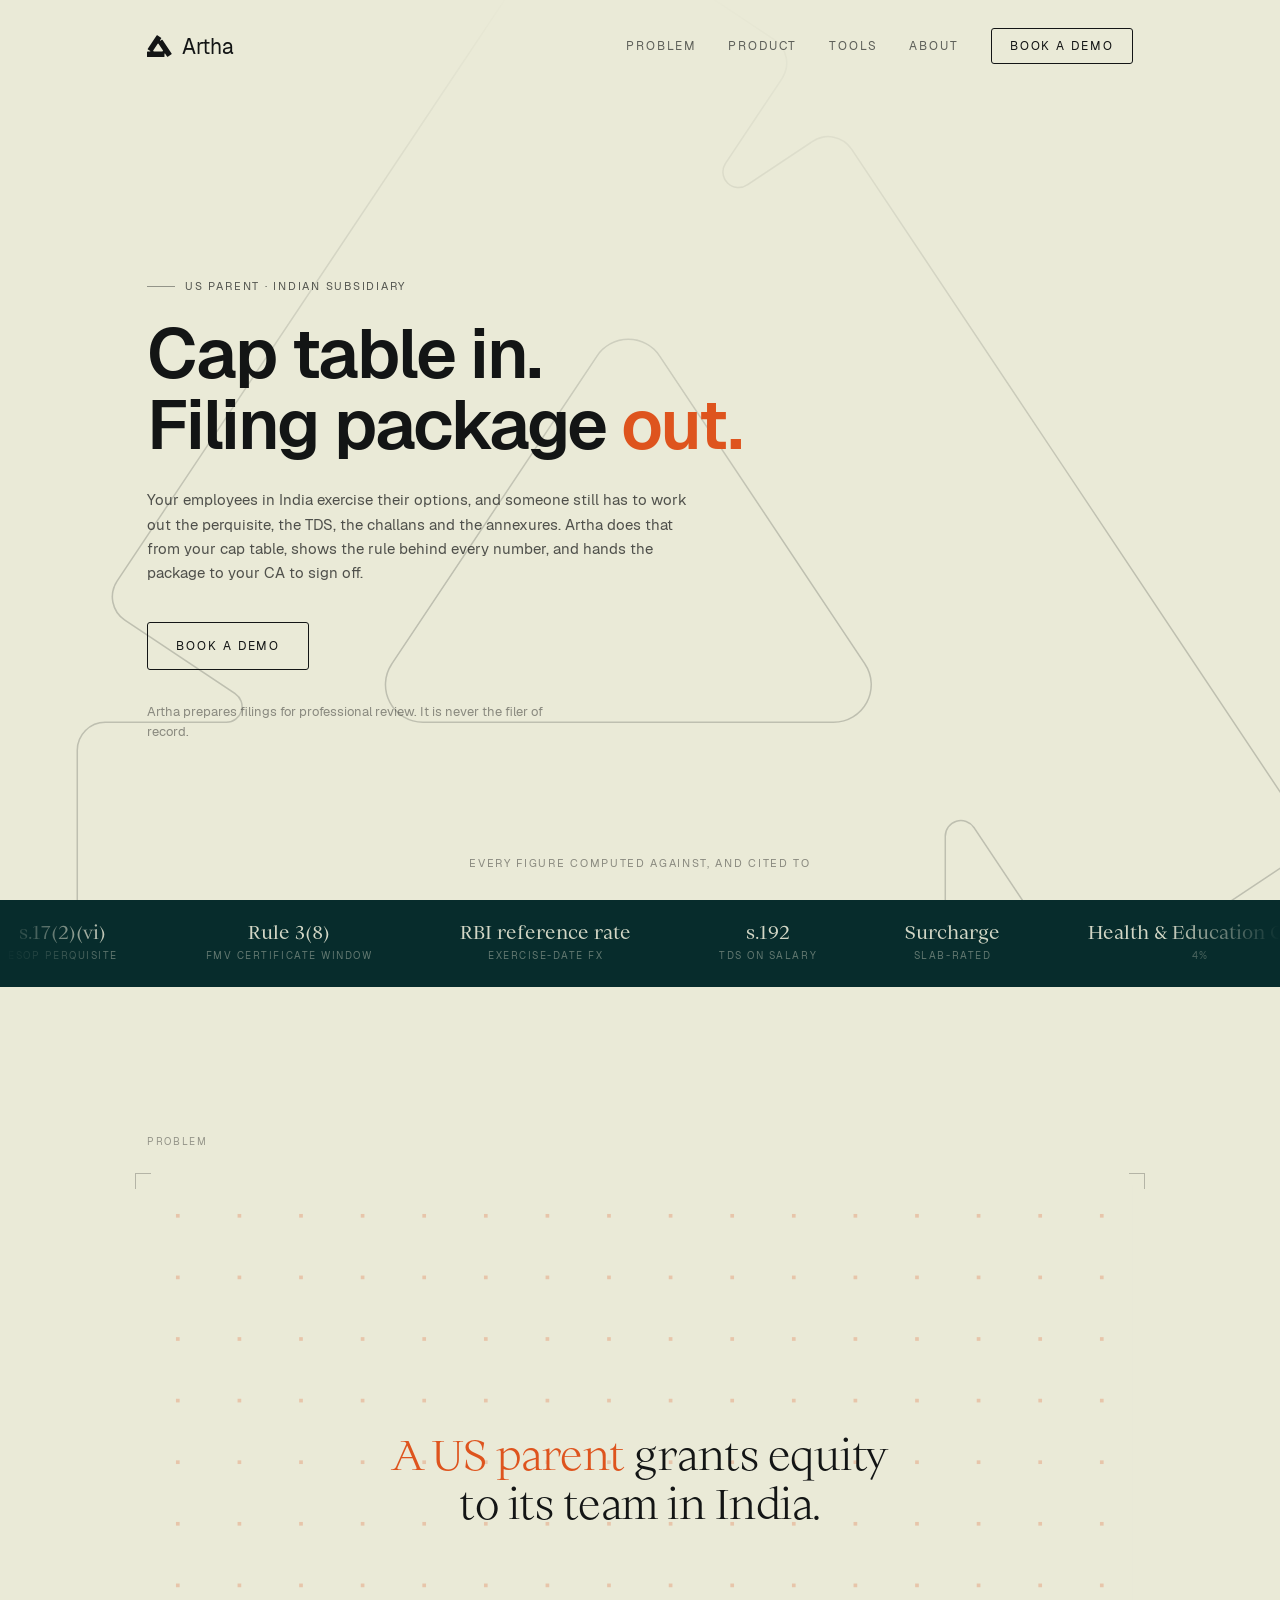
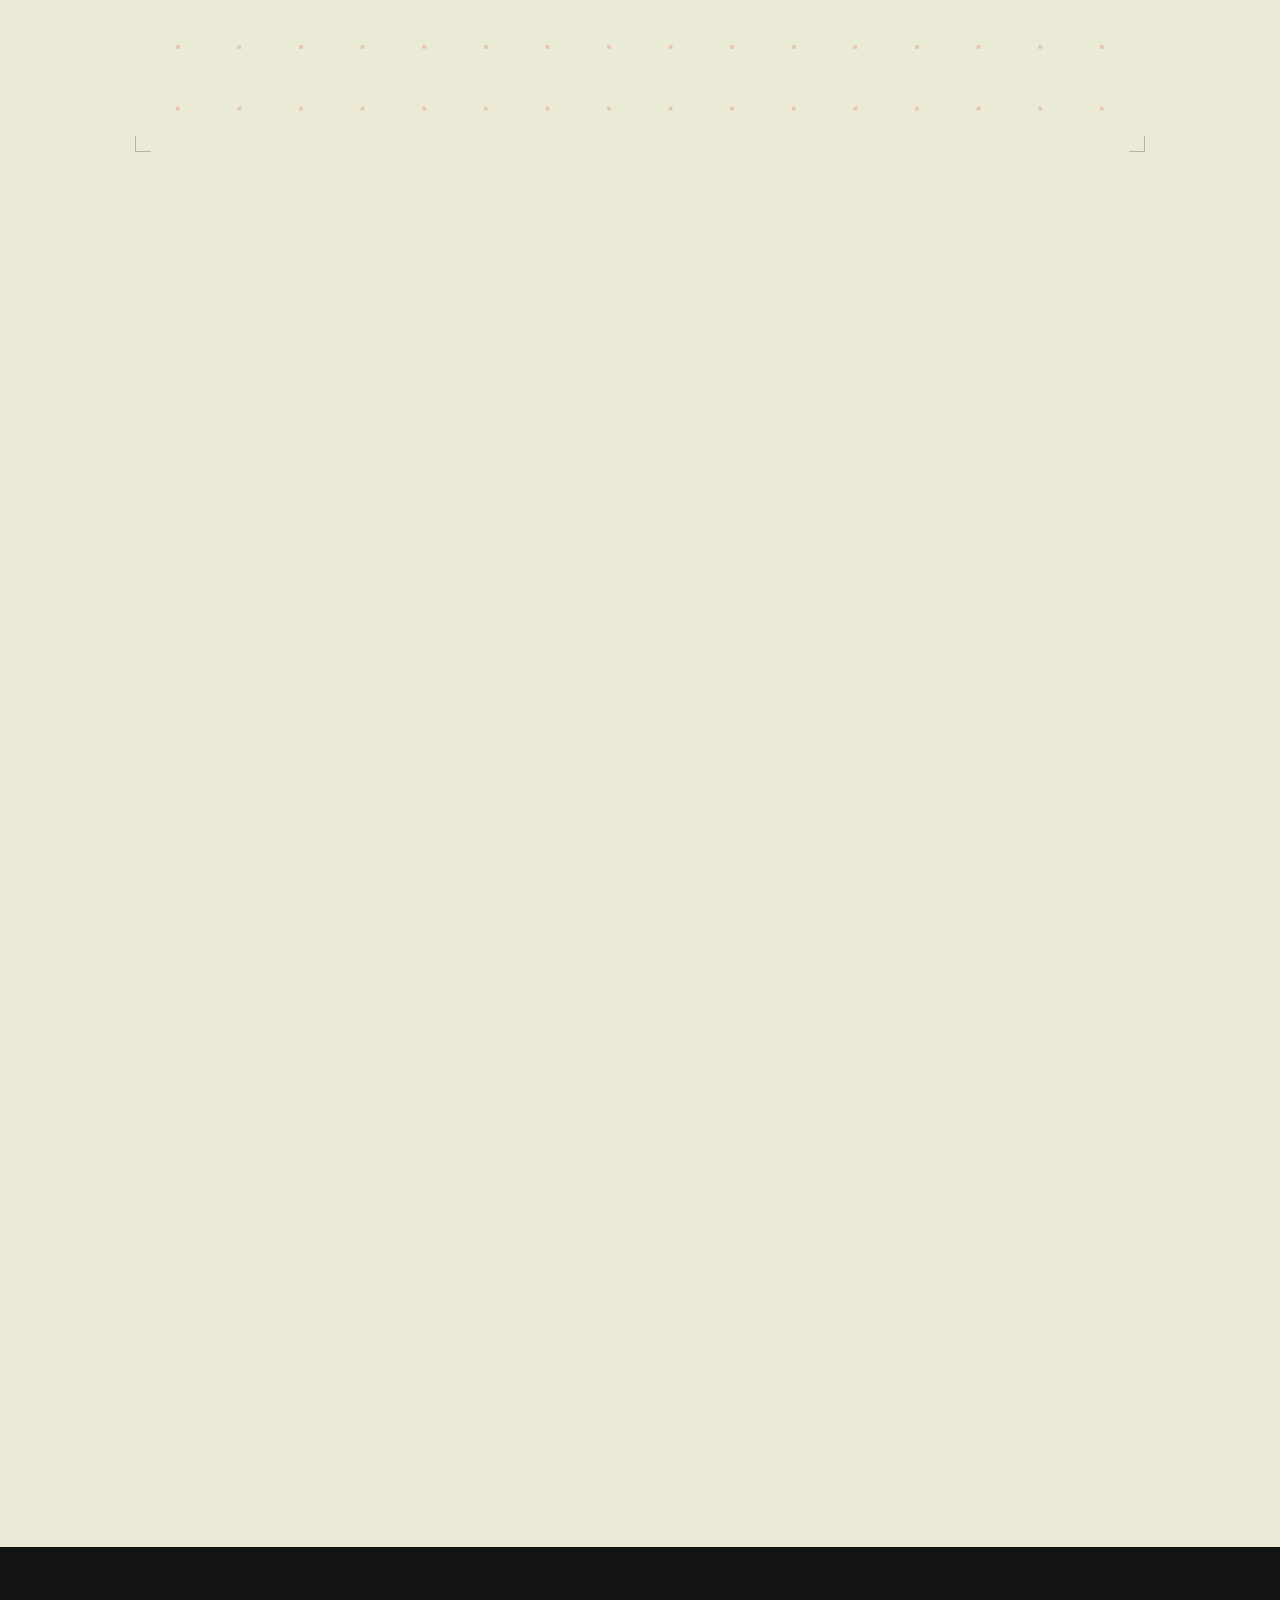
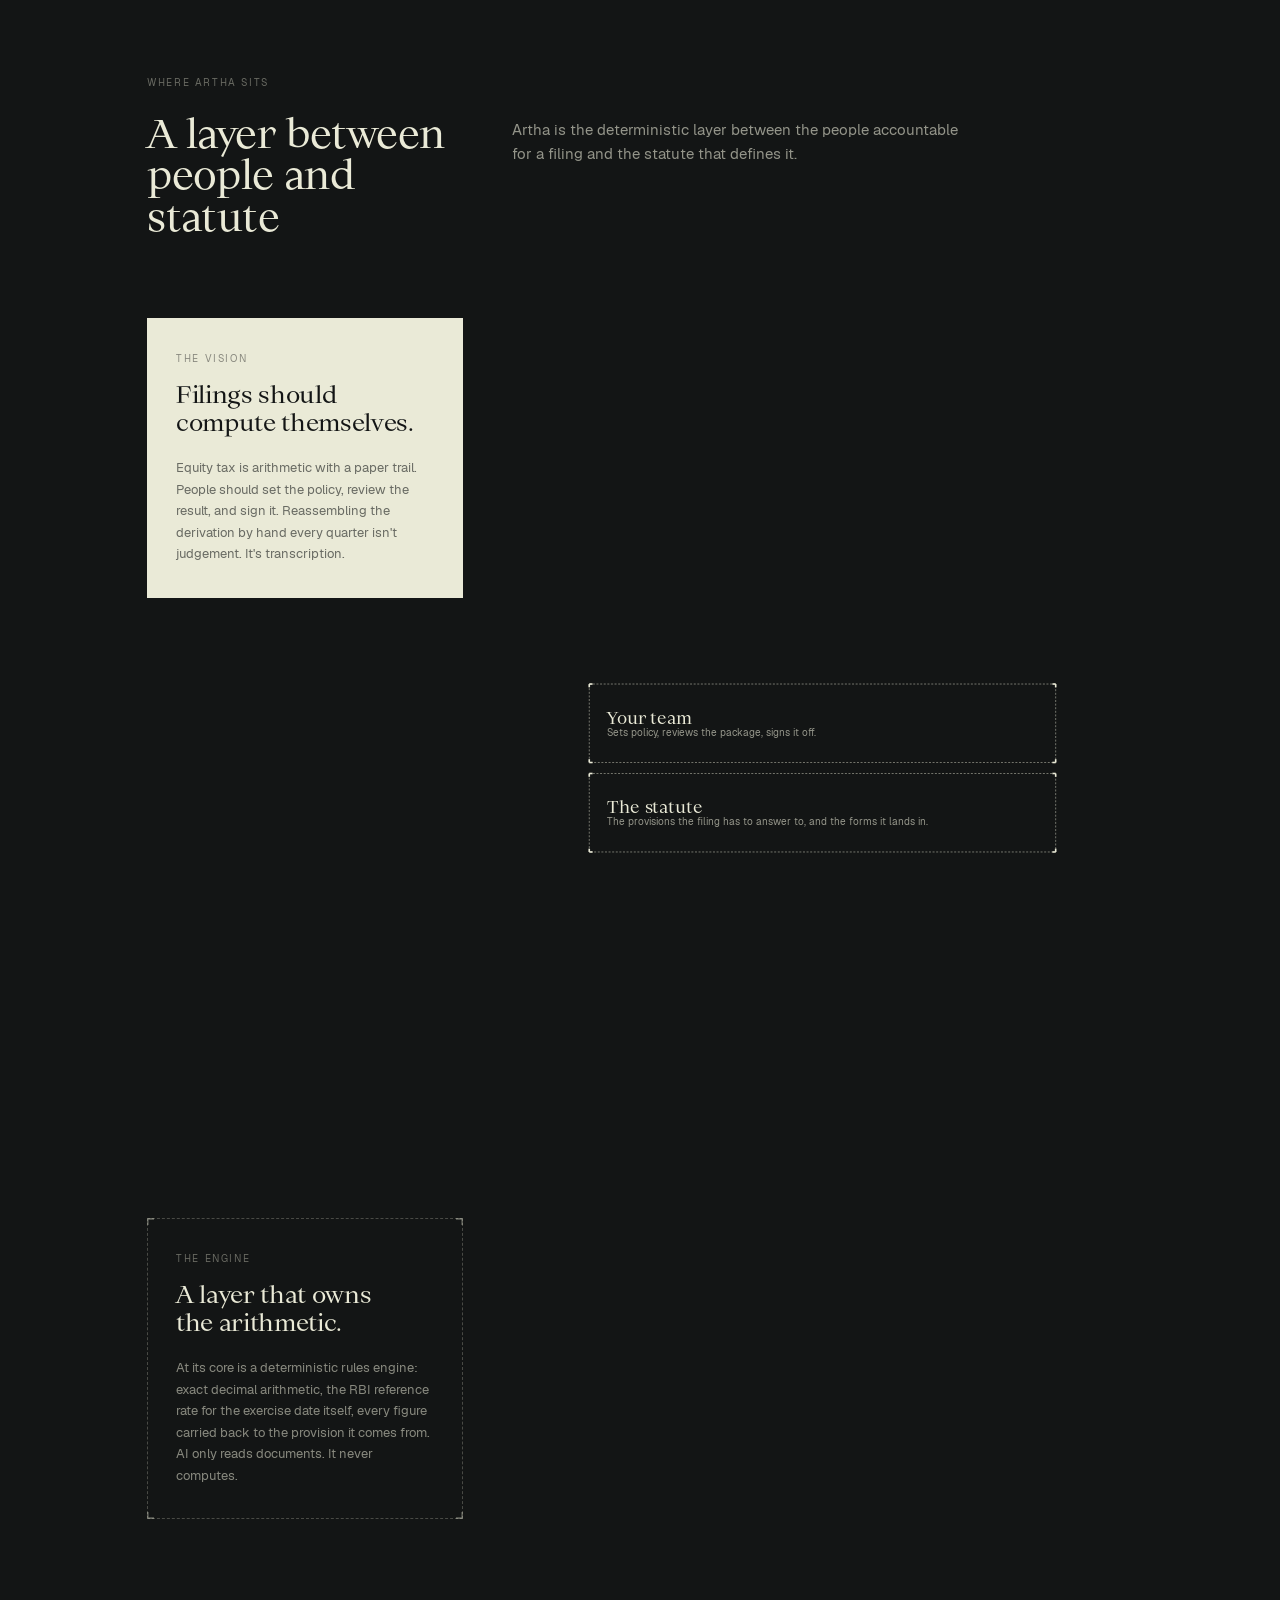
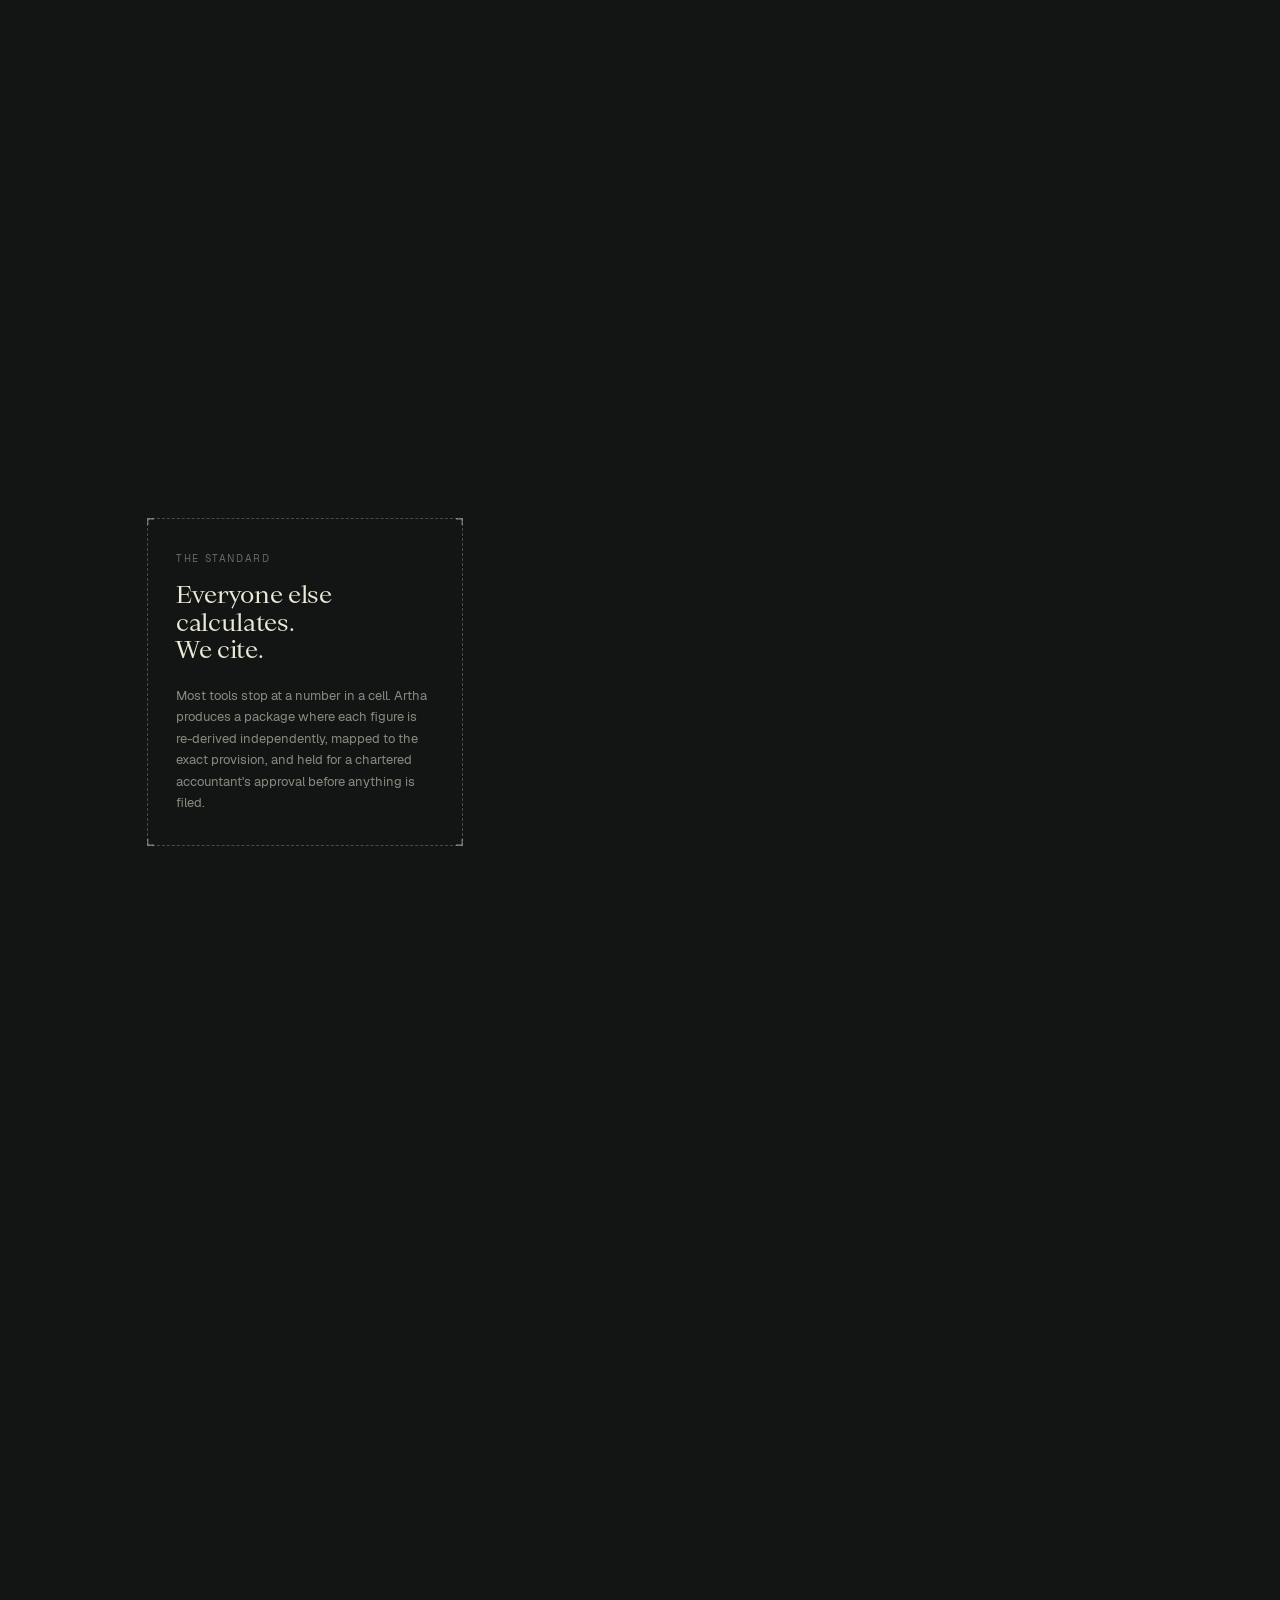
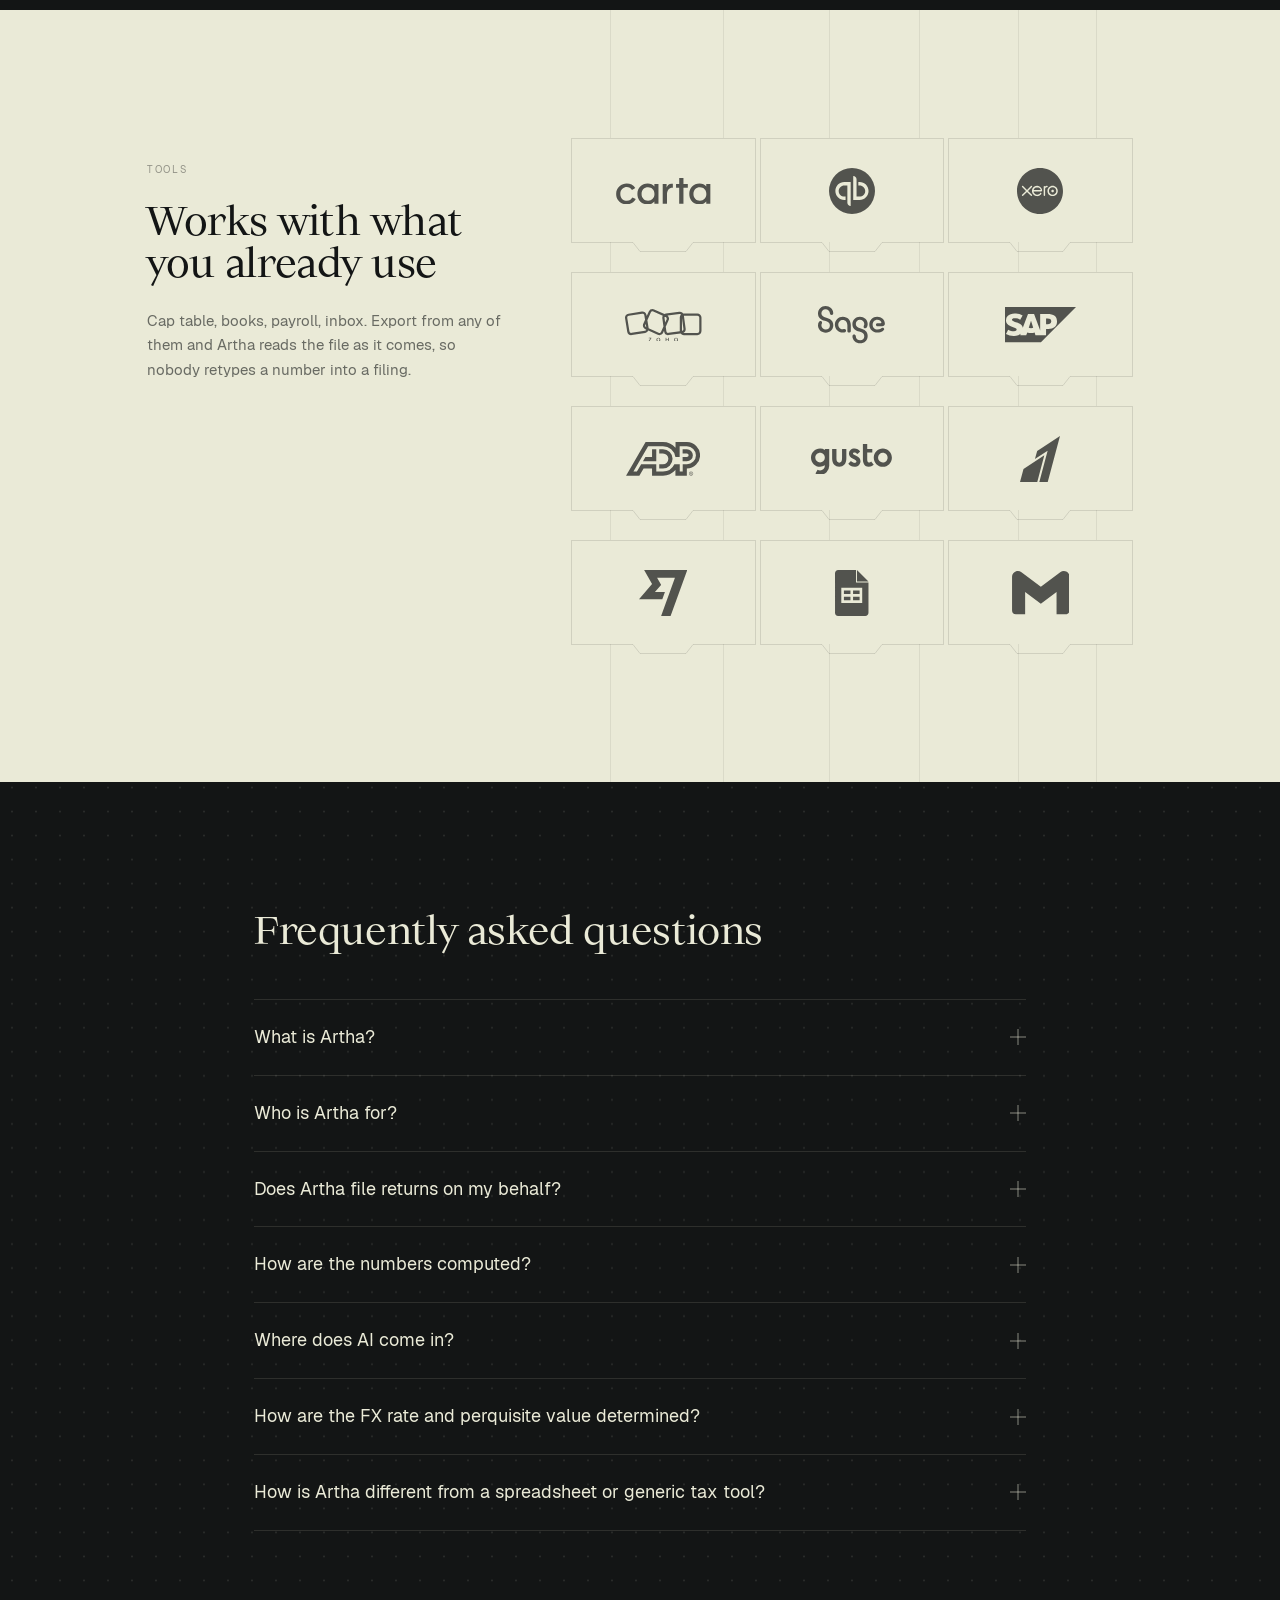
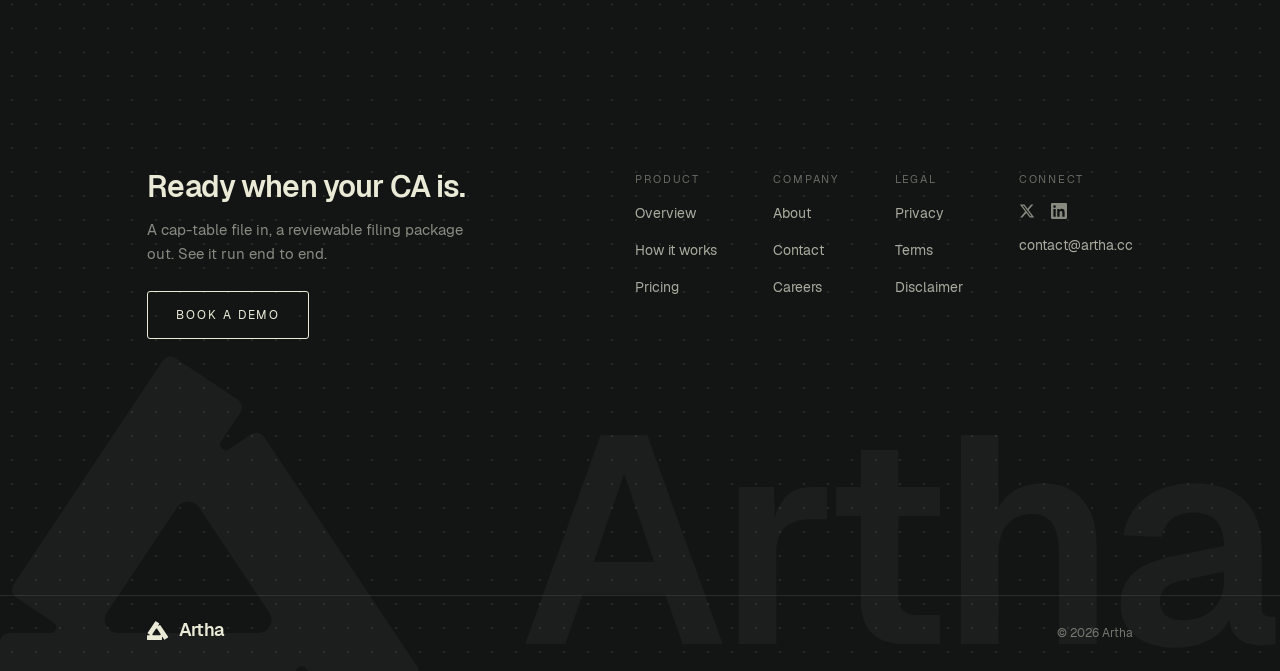
==== commit 9760bf49: "Put the socials in the footer, point the demo form at sales@ Built from Artha@d8d038b.  Co-Authored-" ====
--- a/index.html
+++ b/index.html
@@ -24,8 +24,8 @@
     <link rel="preload" as="font" type="font/ttf" href="/fonts/Geist-SemiBold.ttf" crossorigin />
     <link rel="preload" as="font" type="font/ttf" href="/fonts/Geist-Regular.ttf" crossorigin />
     <link rel="preload" as="font" type="font/woff2" href="/fonts/OrticaLinear-Regular.woff2" crossorigin />
-    <script type="module" crossorigin src="/assets/main-Cl3fvoAG.js"></script>
-    <link rel="stylesheet" crossorigin href="/assets/main-LTpLYuXF.css">
+    <script type="module" crossorigin src="/assets/main-BDYrlSjP.js"></script>
+    <link rel="stylesheet" crossorigin href="/assets/main-BZv2I_fv.css">
   </head>
   <body>
     <div id="root"></div>
--- a/assets/main-BZv2I_fv.css
+++ b/assets/main-BZv2I_fv.css
@@ -0,0 +1 @@
+@layer properties{@supports (((-webkit-hyphens:none)) and (not (margin-trim:inline))) or ((-moz-orient:inline) and (not (color:rgb(from red r g b)))){:root,:host{--mx:-500px;--my:-500px}*,:before,:after,::backdrop{--tw-translate-x:0;--tw-translate-y:0;--tw-translate-z:0;--tw-rotate-x:initial;--tw-rotate-y:initial;--tw-rotate-z:initial;--tw-skew-x:initial;--tw-skew-y:initial;--tw-space-y-reverse:0;--tw-border-style:solid;--tw-gradient-position:initial;--tw-gradient-from:#0000;--tw-gradient-via:#0000;--tw-gradient-to:#0000;--tw-gradient-stops:initial;--tw-gradient-via-stops:initial;--tw-gradient-from-position:0%;--tw-gradient-via-position:50%;--tw-gradient-to-position:100%;--tw-leading:initial;--tw-font-weight:initial;--tw-tracking:initial;--tw-ordinal:initial;--tw-slashed-zero:initial;--tw-numeric-figure:initial;--tw-numeric-spacing:initial;--tw-numeric-fraction:initial;--tw-shadow:0 0 #0000;--tw-shadow-color:initial;--tw-shadow-alpha:100%;--tw-inset-shadow:0 0 #0000;--tw-inset-shadow-color:initial;--tw-inset-shadow-alpha:100%;--tw-ring-color:initial;--tw-ring-shadow:0 0 #0000;--tw-inset-ring-color:initial;--tw-inset-ring-shadow:0 0 #0000;--tw-ring-inset:initial;--tw-ring-offset-width:0px;--tw-ring-offset-color:#fff;--tw-ring-offset-shadow:0 0 #0000;--tw-outline-style:solid;--tw-blur:initial;--tw-brightness:initial;--tw-contrast:initial;--tw-grayscale:initial;--tw-hue-rotate:initial;--tw-invert:initial;--tw-opacity:initial;--tw-saturate:initial;--tw-sepia:initial;--tw-drop-shadow:initial;--tw-drop-shadow-color:initial;--tw-drop-shadow-alpha:100%;--tw-drop-shadow-size:initial;--tw-backdrop-blur:initial;--tw-backdrop-brightness:initial;--tw-backdrop-contrast:initial;--tw-backdrop-grayscale:initial;--tw-backdrop-hue-rotate:initial;--tw-backdrop-invert:initial;--tw-backdrop-opacity:initial;--tw-backdrop-saturate:initial;--tw-backdrop-sepia:initial;--tw-duration:initial;--tw-ease:initial;--tw-scale-x:1;--tw-scale-y:1;--tw-scale-z:1;--bd-angle:0deg}}}@layer theme{:root,:host{--font-sans:"Geist", system-ui, sans-serif;--font-serif:"Ortica", Georgia, "Times New Roman", serif;--font-mono:ui-monospace, SFMono-Regular, Menlo, Monaco, Consolas, "Liberation Mono", "Courier New", monospace;--color-zinc-500:oklch(55.2% .016 285.938);--color-neutral-800:oklch(26.9% 0 none);--color-neutral-900:oklch(20.5% 0 none);--color-black:#000;--color-white:#fff;--spacing:.25rem;--font-weight-normal:400;--font-weight-medium:500;--font-weight-semibold:600;--tracking-tight:-.025em;--tracking-normal:0em;--tracking-wide:.025em;--leading-tight:1.25;--leading-relaxed:1.625;--radius-2xl:1rem;--ease-in:cubic-bezier(.4, 0, 1, 1);--ease-out:cubic-bezier(0, 0, .2, 1);--ease-in-out:cubic-bezier(.4, 0, .2, 1);--animate-pulse:pulse 2s cubic-bezier(.4, 0, .6, 1) infinite;--blur-xl:24px;--aspect-video:16 / 9;--default-transition-duration:.15s;--default-transition-timing-function:cubic-bezier(.4, 0, .2, 1);--default-font-family:var(--font-sans);--default-mono-font-family:var(--font-mono);--color-onyx:#131515;--color-eggshell:#eaead7;--color-paprika:#de541e;--color-paprika-soft:#e9734a;--color-pine:#072c2c;--color-ink:#131515;--color-muted:#565a57;--color-faint:#8a8f89;--radius-xl2:1.5rem;--font-display:"Geist", system-ui, sans-serif}}@layer base{*,:after,:before,::backdrop{box-sizing:border-box;border:0 solid;margin:0;padding:0}::file-selector-button{box-sizing:border-box;border:0 solid;margin:0;padding:0}html,:host{-webkit-text-size-adjust:100%;tab-size:4;line-height:1.5;font-family:var(--default-font-family,-apple-system, BlinkMacSystemFont, "Segoe UI", Roboto, "Helvetica Neue", "Noto Sans", Arial, sans-serif, "Apple Color Emoji", "Segoe UI Emoji", "Segoe UI Symbol", "Noto Color Emoji");font-feature-settings:var(--default-font-feature-settings,normal);font-variation-settings:var(--default-font-variation-settings,normal);-webkit-tap-highlight-color:transparent}hr{height:0;color:inherit;border-top-width:1px}abbr:where([title]){-webkit-text-decoration:underline dotted;text-decoration:underline dotted}h1,h2,h3,h4,h5,h6{font-size:inherit;font-weight:inherit}a{color:inherit;-webkit-text-decoration:inherit;text-decoration:inherit}b,strong{font-weight:bolder}code,kbd,samp,pre{font-family:var(--default-mono-font-family,ui-monospace, SFMono-Regular, Menlo, Monaco, Consolas, "Liberation Mono", "Courier New", monospace);font-feature-settings:var(--default-mono-font-feature-settings,normal);font-variation-settings:var(--default-mono-font-variation-settings,normal);font-size:1em}small{font-size:80%}sub,sup{vertical-align:baseline;font-size:75%;line-height:0;position:relative}sub{bottom:-.25em}sup{top:-.5em}table{text-indent:0;border-color:inherit;border-collapse:collapse}:-moz-focusring:where(:not(iframe)){outline:auto}progress{vertical-align:baseline}summary{display:list-item}ol,ul,menu{list-style:none}img,svg,video,canvas,audio,iframe,embed,object{vertical-align:middle;display:block}img,video{max-width:100%;height:auto}button,input,select,optgroup,textarea{font:inherit;font-feature-settings:inherit;font-variation-settings:inherit;letter-spacing:inherit;color:inherit;opacity:1;background-color:#0000;border-radius:0}::file-selector-button{font:inherit;font-feature-settings:inherit;font-variation-settings:inherit;letter-spacing:inherit;color:inherit;opacity:1;background-color:#0000;border-radius:0}:where(select:is([multiple],[size])) optgroup{font-weight:bolder}:where(select:is([multiple],[size])) optgroup option{padding-inline-start:20px}::file-selector-button{margin-inline-end:4px}::placeholder{opacity:1}@supports (not ((-webkit-appearance:-apple-pay-button))) or (contain-intrinsic-size:1px){::placeholder{color:currentColor}@supports (color:color-mix(in lab,red,red)){::placeholder{color:color-mix(in oklab,currentcolor 50%,transparent)}}}textarea{resize:vertical}::-webkit-search-decoration{-webkit-appearance:none}::-webkit-date-and-time-value{min-height:1lh;text-align:inherit}::-webkit-datetime-edit{display:inline-flex}::-webkit-datetime-edit-fields-wrapper{padding:0}::-webkit-datetime-edit{padding-block:0}::-webkit-datetime-edit-year-field{padding-block:0}::-webkit-datetime-edit-month-field{padding-block:0}::-webkit-datetime-edit-day-field{padding-block:0}::-webkit-datetime-edit-hour-field{padding-block:0}::-webkit-datetime-edit-minute-field{padding-block:0}::-webkit-datetime-edit-second-field{padding-block:0}::-webkit-datetime-edit-millisecond-field{padding-block:0}::-webkit-datetime-edit-meridiem-field{padding-block:0}::-webkit-calendar-picker-indicator{line-height:1}:-moz-ui-invalid{box-shadow:none}button,input:where([type=button],[type=reset],[type=submit]){appearance:button}::file-selector-button{appearance:button}::-webkit-inner-spin-button{height:auto}::-webkit-outer-spin-button{height:auto}[hidden]:where(:not([hidden=until-found])){display:none!important}}@layer components{.label{letter-spacing:.16em;text-transform:uppercase;font-size:11px;font-weight:500}.display{font-family:var(--font-display);letter-spacing:-.028em;font-weight:600;line-height:1.02}}@layer utilities{.pointer-events-none{pointer-events:none}.collapse{visibility:collapse}.invisible{visibility:hidden}.visible{visibility:visible}.sr-only{clip-path:inset(50%);white-space:nowrap;border-width:0;width:1px;height:1px;margin:-1px;padding:0;position:absolute;overflow:hidden}.absolute{position:absolute}.fixed{position:fixed}.relative{position:relative}.static{position:static}.sticky{position:sticky}.inset-0{inset:0}.inset-x-0{inset-inline:0}.inset-y-0{inset-block:0}.-top-3{top:calc(var(--spacing) * -3)}.-top-8{top:calc(var(--spacing) * -8)}.-top-28{top:calc(var(--spacing) * -28)}.-top-px{top:-1px}.top-0{top:0}.top-1\/2{top:50%}.top-full{top:100%}.-right-3{right:calc(var(--spacing) * -3)}.-right-24{right:calc(var(--spacing) * -24)}.-right-px{right:-1px}.right-0{right:0}.-bottom-3{bottom:calc(var(--spacing) * -3)}.-bottom-14{bottom:calc(var(--spacing) * -14)}.-bottom-px{bottom:-1px}.bottom-0{bottom:0}.bottom-4{bottom:calc(var(--spacing) * 4)}.bottom-7{bottom:calc(var(--spacing) * 7)}.-left-3{left:calc(var(--spacing) * -3)}.-left-px{left:-1px}.left-0{left:0}.left-1\/2{left:50%}.left-4{left:calc(var(--spacing) * 4)}.isolate{isolation:isolate}.-z-0{z-index:-0}.-z-10{z-index:-10}.z-10{z-index:10}.z-20{z-index:20}.z-50{z-index:50}.container{width:100%}@media(min-width:40rem){.container{max-width:40rem}}@media(min-width:48rem){.container{max-width:48rem}}@media(min-width:64rem){.container{max-width:64rem}}@media(min-width:80rem){.container{max-width:80rem}}@media(min-width:96rem){.container{max-width:96rem}}.-m-2\.5{margin:calc(var(--spacing) * -2.5)}.mx-auto{margin-inline:auto}.-my-3{margin-block:calc(var(--spacing) * -3)}.mt-0\.5{margin-top:calc(var(--spacing) * .5)}.mt-1\.5{margin-top:calc(var(--spacing) * 1.5)}.mt-2{margin-top:calc(var(--spacing) * 2)}.mt-3{margin-top:calc(var(--spacing) * 3)}.mt-4{margin-top:calc(var(--spacing) * 4)}.mt-5{margin-top:calc(var(--spacing) * 5)}.mt-6{margin-top:calc(var(--spacing) * 6)}.mt-7{margin-top:calc(var(--spacing) * 7)}.mt-8{margin-top:calc(var(--spacing) * 8)}.mt-9{margin-top:calc(var(--spacing) * 9)}.mt-10{margin-top:calc(var(--spacing) * 10)}.mt-11{margin-top:calc(var(--spacing) * 11)}.mt-12{margin-top:calc(var(--spacing) * 12)}.mt-14{margin-top:calc(var(--spacing) * 14)}.mt-16{margin-top:calc(var(--spacing) * 16)}.mt-24{margin-top:calc(var(--spacing) * 24)}.-mr-2{margin-right:calc(var(--spacing) * -2)}.mb-1\.5{margin-bottom:calc(var(--spacing) * 1.5)}.mb-2{margin-bottom:calc(var(--spacing) * 2)}.mb-9{margin-bottom:calc(var(--spacing) * 9)}.ml-2{margin-left:calc(var(--spacing) * 2)}.ml-auto{margin-left:auto}.block{display:block}.flex{display:flex}.grid{display:grid}.hidden{display:none}.inline{display:inline}.inline-block{display:inline-block}.inline-flex{display:inline-flex}.table{display:table}.aspect-\[1512\/1219\]{aspect-ratio:1512/1219}.aspect-square{aspect-ratio:1}.aspect-video{aspect-ratio:var(--aspect-video)}.h-1{height:var(--spacing)}.h-1\.5{height:calc(var(--spacing) * 1.5)}.h-2\.5{height:calc(var(--spacing) * 2.5)}.h-4{height:calc(var(--spacing) * 4)}.h-9{height:calc(var(--spacing) * 9)}.h-11{height:calc(var(--spacing) * 11)}.h-12{height:calc(var(--spacing) * 12)}.h-16{height:calc(var(--spacing) * 16)}.h-80{height:calc(var(--spacing) * 80)}.h-\[0\.5rem\]{height:.5rem}.h-\[1\.05em\]{height:1.05em}.h-\[3px\]{height:3px}.h-\[11px\]{height:11px}.h-\[22px\]{height:22px}.h-\[70px\]{height:70px}.h-\[84px\]{height:84px}.h-\[88px\]{height:88px}.h-\[92px\]{height:92px}.h-\[128\%\]{height:128%}.h-\[190vh\]{height:190vh}.h-auto{height:auto}.h-full{height:100%}.h-px{height:1px}.h-screen{height:100vh}.min-h-\[100svh\]{min-height:100svh}.min-h-\[420px\]{min-height:420px}.w-1\.5{width:calc(var(--spacing) * 1.5)}.w-4{width:calc(var(--spacing) * 4)}.w-6{width:calc(var(--spacing) * 6)}.w-7{width:calc(var(--spacing) * 7)}.w-9{width:calc(var(--spacing) * 9)}.w-11{width:calc(var(--spacing) * 11)}.w-12{width:calc(var(--spacing) * 12)}.w-16{width:calc(var(--spacing) * 16)}.w-28{width:calc(var(--spacing) * 28)}.w-80{width:calc(var(--spacing) * 80)}.w-\[0\.5rem\]{width:.5rem}.w-\[1ch\]{width:1ch}.w-\[5\.75rem\]{width:5.75rem}.w-\[18px\]{width:18px}.w-\[112vw\]{width:112vw}.w-auto{width:auto}.w-full{width:100%}.w-max{width:max-content}.w-px{width:1px}.max-w-\[15ch\]{max-width:15ch}.max-w-\[16ch\]{max-width:16ch}.max-w-\[18ch\]{max-width:18ch}.max-w-\[22ch\]{max-width:22ch}.max-w-\[30ch\]{max-width:30ch}.max-w-\[40ch\]{max-width:40ch}.max-w-\[46ch\]{max-width:46ch}.max-w-\[54ch\]{max-width:54ch}.max-w-\[58ch\]{max-width:58ch}.max-w-\[62ch\]{max-width:62ch}.max-w-\[64ch\]{max-width:64ch}.max-w-\[68ch\]{max-width:68ch}.max-w-\[72ch\]{max-width:72ch}.max-w-\[600px\]{max-width:600px}.max-w-\[820px\]{max-width:820px}.max-w-\[1140px\]{max-width:1140px}.max-w-\[1180px\]{max-width:1180px}.max-w-none{max-width:none}.flex-1{flex:1}.flex-none{flex:none}.shrink-0{flex-shrink:0}.origin-left{transform-origin:0}.-translate-x-1\/2{--tw-translate-x: -50% ;translate:var(--tw-translate-x) var(--tw-translate-y)}.-translate-y-1\/2{--tw-translate-y: -50% ;translate:var(--tw-translate-x) var(--tw-translate-y)}.translate-y-\[-3px\]{--tw-translate-y:-3px;translate:var(--tw-translate-x) var(--tw-translate-y)}.translate-y-\[15\%\]{--tw-translate-y:15%;translate:var(--tw-translate-x) var(--tw-translate-y)}.-rotate-45{rotate:-45deg}.rotate-45{rotate:45deg}.rotate-90{rotate:90deg}.transform{transform:var(--tw-rotate-x,) var(--tw-rotate-y,) var(--tw-rotate-z,) var(--tw-skew-x,) var(--tw-skew-y,)}.animate-\[marquee_52s_linear_infinite\]{animation:52s linear infinite marquee}.animate-pulse{animation:var(--animate-pulse)}.cursor-default{cursor:default}.cursor-pointer{cursor:pointer}.resize{resize:both}.scroll-mt-\[92px\]{scroll-margin-top:92px}.appearance-none{appearance:none}.grid-cols-1{grid-template-columns:repeat(1,minmax(0,1fr))}.grid-cols-2{grid-template-columns:repeat(2,minmax(0,1fr))}.grid-rows-\[0fr\]{grid-template-rows:0fr}.grid-rows-\[1fr\]{grid-template-rows:1fr}.flex-col{flex-direction:column}.flex-wrap{flex-wrap:wrap}.place-items-center{place-items:center}.items-baseline{align-items:baseline}.items-center{align-items:center}.items-end{align-items:flex-end}.items-start{align-items:flex-start}.justify-between{justify-content:space-between}.justify-center{justify-content:center}.justify-end{justify-content:flex-end}.gap-1{gap:var(--spacing)}.gap-1\.5{gap:calc(var(--spacing) * 1.5)}.gap-2{gap:calc(var(--spacing) * 2)}.gap-2\.5{gap:calc(var(--spacing) * 2.5)}.gap-3{gap:calc(var(--spacing) * 3)}.gap-4{gap:calc(var(--spacing) * 4)}.gap-5{gap:calc(var(--spacing) * 5)}.gap-6{gap:calc(var(--spacing) * 6)}.gap-8{gap:calc(var(--spacing) * 8)}.gap-10{gap:calc(var(--spacing) * 10)}.gap-12{gap:calc(var(--spacing) * 12)}.gap-14{gap:calc(var(--spacing) * 14)}.gap-\[72px\]{gap:72px}.gap-px{gap:1px}:where(.space-y-0>:not(:last-child)){--tw-space-y-reverse:0;margin-block:0}.gap-x-1{column-gap:var(--spacing)}.gap-x-1\.5{column-gap:calc(var(--spacing) * 1.5)}.gap-x-2\.5{column-gap:calc(var(--spacing) * 2.5)}.gap-x-5{column-gap:calc(var(--spacing) * 5)}.gap-x-8{column-gap:calc(var(--spacing) * 8)}.gap-x-14{column-gap:calc(var(--spacing) * 14)}.gap-y-1{row-gap:var(--spacing)}.gap-y-2{row-gap:calc(var(--spacing) * 2)}.gap-y-5{row-gap:calc(var(--spacing) * 5)}.gap-y-6{row-gap:calc(var(--spacing) * 6)}.gap-y-8{row-gap:calc(var(--spacing) * 8)}.gap-y-12{row-gap:calc(var(--spacing) * 12)}.self-center{align-self:center}.overflow-hidden{overflow:hidden}.overflow-x-visible{overflow-x:visible}.overflow-y-clip{overflow-y:clip}.rounded{border-radius:.25rem}.rounded-2xl{border-radius:var(--radius-2xl)}.rounded-\[3px\]{border-radius:3px}.rounded-\[inherit\]{border-radius:inherit}.rounded-\[var\(--radius-xl2\)\]{border-radius:var(--radius-xl2)}.rounded-full{border-radius:3.40282e38px}.rounded-none{border-radius:0}.border{border-style:var(--tw-border-style);border-width:1px}.border-\[1\.5px\]{border-style:var(--tw-border-style);border-width:1.5px}.border-y{border-block-style:var(--tw-border-style);border-block-width:1px}.border-t{border-top-style:var(--tw-border-style);border-top-width:1px}.border-r{border-right-style:var(--tw-border-style);border-right-width:1px}.border-b{border-bottom-style:var(--tw-border-style);border-bottom-width:1px}.border-b-0{border-bottom-style:var(--tw-border-style);border-bottom-width:0}.border-l{border-left-style:var(--tw-border-style);border-left-width:1px}.border-dashed{--tw-border-style:dashed;border-style:dashed}.border-eggshell{border-color:var(--color-eggshell)}.border-eggshell\/10{border-color:#eaead71a}@supports (color:color-mix(in lab,red,red)){.border-eggshell\/10{border-color:color-mix(in oklab,var(--color-eggshell) 10%,transparent)}}.border-eggshell\/12{border-color:#eaead71f}@supports (color:color-mix(in lab,red,red)){.border-eggshell\/12{border-color:color-mix(in oklab,var(--color-eggshell) 12%,transparent)}}.border-eggshell\/25{border-color:#eaead740}@supports (color:color-mix(in lab,red,red)){.border-eggshell\/25{border-color:color-mix(in oklab,var(--color-eggshell) 25%,transparent)}}.border-neutral-800{border-color:var(--color-neutral-800)}.border-onyx{border-color:var(--color-onyx)}.border-onyx\/10{border-color:#1315151a}@supports (color:color-mix(in lab,red,red)){.border-onyx\/10{border-color:color-mix(in oklab,var(--color-onyx) 10%,transparent)}}.border-onyx\/12{border-color:#1315151f}@supports (color:color-mix(in lab,red,red)){.border-onyx\/12{border-color:color-mix(in oklab,var(--color-onyx) 12%,transparent)}}.border-onyx\/15{border-color:#13151526}@supports (color:color-mix(in lab,red,red)){.border-onyx\/15{border-color:color-mix(in oklab,var(--color-onyx) 15%,transparent)}}.border-onyx\/25{border-color:#13151540}@supports (color:color-mix(in lab,red,red)){.border-onyx\/25{border-color:color-mix(in oklab,var(--color-onyx) 25%,transparent)}}.border-onyx\/30{border-color:#1315154d}@supports (color:color-mix(in lab,red,red)){.border-onyx\/30{border-color:color-mix(in oklab,var(--color-onyx) 30%,transparent)}}.border-paprika{border-color:var(--color-paprika)}.border-transparent{border-color:#0000}.border-white\/8{border-color:#ffffff14}@supports (color:color-mix(in lab,red,red)){.border-white\/8{border-color:color-mix(in oklab,var(--color-white) 8%,transparent)}}.border-white\/10{border-color:#ffffff1a}@supports (color:color-mix(in lab,red,red)){.border-white\/10{border-color:color-mix(in oklab,var(--color-white) 10%,transparent)}}.border-white\/12{border-color:#ffffff1f}@supports (color:color-mix(in lab,red,red)){.border-white\/12{border-color:color-mix(in oklab,var(--color-white) 12%,transparent)}}.border-white\/20{border-color:#fff3}@supports (color:color-mix(in lab,red,red)){.border-white\/20{border-color:color-mix(in oklab,var(--color-white) 20%,transparent)}}.border-r-onyx\/15{border-right-color:#13151526}@supports (color:color-mix(in lab,red,red)){.border-r-onyx\/15{border-right-color:color-mix(in oklab,var(--color-onyx) 15%,transparent)}}.bg-\[\#160000\]{background-color:#160000}.bg-black{background-color:var(--color-black)}.bg-current{background-color:currentColor}.bg-eggshell{background-color:var(--color-eggshell)}.bg-eggshell\/85{background-color:#eaead7d9}@supports (color:color-mix(in lab,red,red)){.bg-eggshell\/85{background-color:color-mix(in oklab,var(--color-eggshell) 85%,transparent)}}.bg-neutral-900{background-color:var(--color-neutral-900)}.bg-onyx{background-color:var(--color-onyx)}.bg-onyx\/10{background-color:#1315151a}@supports (color:color-mix(in lab,red,red)){.bg-onyx\/10{background-color:color-mix(in oklab,var(--color-onyx) 10%,transparent)}}.bg-onyx\/12{background-color:#1315151f}@supports (color:color-mix(in lab,red,red)){.bg-onyx\/12{background-color:color-mix(in oklab,var(--color-onyx) 12%,transparent)}}.bg-onyx\/40{background-color:#13151566}@supports (color:color-mix(in lab,red,red)){.bg-onyx\/40{background-color:color-mix(in oklab,var(--color-onyx) 40%,transparent)}}.bg-onyx\/\[0\.02\]{background-color:#13151505}@supports (color:color-mix(in lab,red,red)){.bg-onyx\/\[0\.02\]{background-color:color-mix(in oklab,var(--color-onyx) 2%,transparent)}}.bg-onyx\/\[0\.07\]{background-color:#13151512}@supports (color:color-mix(in lab,red,red)){.bg-onyx\/\[0\.07\]{background-color:color-mix(in oklab,var(--color-onyx) 7%,transparent)}}.bg-paprika{background-color:var(--color-paprika)}.bg-pine{background-color:var(--color-pine)}.bg-transparent{background-color:#0000}.bg-white{background-color:var(--color-white)}.bg-white\/10{background-color:#ffffff1a}@supports (color:color-mix(in lab,red,red)){.bg-white\/10{background-color:color-mix(in oklab,var(--color-white) 10%,transparent)}}.bg-white\/\[0\.05\]{background-color:#ffffff0d}@supports (color:color-mix(in lab,red,red)){.bg-white\/\[0\.05\]{background-color:color-mix(in oklab,var(--color-white) 5%,transparent)}}.bg-zinc-500{background-color:var(--color-zinc-500)}.bg-gradient-to-br{--tw-gradient-position:to bottom right in oklab;background-image:linear-gradient(var(--tw-gradient-stops))}.bg-gradient-to-l{--tw-gradient-position:to left in oklab;background-image:linear-gradient(var(--tw-gradient-stops))}.bg-gradient-to-r{--tw-gradient-position:to right in oklab;background-image:linear-gradient(var(--tw-gradient-stops))}.to-transparent{--tw-gradient-to:transparent;--tw-gradient-stops:var(--tw-gradient-via-stops,var(--tw-gradient-position), var(--tw-gradient-from) var(--tw-gradient-from-position), var(--tw-gradient-to) var(--tw-gradient-to-position))}.\[mask-image\:linear-gradient\(transparent\,transparent\)\,linear-gradient\(\#000\,\#000\)\]{-webkit-mask-image:linear-gradient(#0000,#0000),linear-gradient(#000,#000);mask-image:linear-gradient(#0000,#0000),linear-gradient(#000,#000)}.\[mask-composite\:intersect\]{-webkit-mask-composite:source-in;mask-composite:intersect}.\[mask-clip\:padding-box\,border-box\]{-webkit-mask-clip:padding-box,border-box;mask-clip:padding-box,border-box}.object-cover{object-fit:cover}.p-2\.5{padding:calc(var(--spacing) * 2.5)}.p-6{padding:calc(var(--spacing) * 6)}.p-7{padding:calc(var(--spacing) * 7)}.p-8{padding:calc(var(--spacing) * 8)}.px-2{padding-inline:calc(var(--spacing) * 2)}.px-3{padding-inline:calc(var(--spacing) * 3)}.px-3\.5{padding-inline:calc(var(--spacing) * 3.5)}.px-4{padding-inline:calc(var(--spacing) * 4)}.px-5{padding-inline:calc(var(--spacing) * 5)}.px-6{padding-inline:calc(var(--spacing) * 6)}.px-7{padding-inline:calc(var(--spacing) * 7)}.px-\[18px\]{padding-inline:18px}.py-1\.5{padding-block:calc(var(--spacing) * 1.5)}.py-2{padding-block:calc(var(--spacing) * 2)}.py-3{padding-block:calc(var(--spacing) * 3)}.py-3\.5{padding-block:calc(var(--spacing) * 3.5)}.py-4{padding-block:calc(var(--spacing) * 4)}.py-5{padding-block:calc(var(--spacing) * 5)}.py-6{padding-block:calc(var(--spacing) * 6)}.py-7{padding-block:calc(var(--spacing) * 7)}.py-8{padding-block:calc(var(--spacing) * 8)}.py-20{padding-block:calc(var(--spacing) * 20)}.py-24{padding-block:calc(var(--spacing) * 24)}.pt-8{padding-top:calc(var(--spacing) * 8)}.pt-12{padding-top:calc(var(--spacing) * 12)}.pt-24{padding-top:calc(var(--spacing) * 24)}.pt-28{padding-top:calc(var(--spacing) * 28)}.pr-1{padding-right:var(--spacing)}.pr-1\.5{padding-right:calc(var(--spacing) * 1.5)}.pr-6{padding-right:calc(var(--spacing) * 6)}.pr-8{padding-right:calc(var(--spacing) * 8)}.pr-\[72px\]{padding-right:72px}.pb-4{padding-bottom:calc(var(--spacing) * 4)}.pb-7{padding-bottom:calc(var(--spacing) * 7)}.pb-12{padding-bottom:calc(var(--spacing) * 12)}.pb-24{padding-bottom:calc(var(--spacing) * 24)}.pb-32{padding-bottom:calc(var(--spacing) * 32)}.pb-52{padding-bottom:calc(var(--spacing) * 52)}.pl-6{padding-left:calc(var(--spacing) * 6)}.text-center{text-align:center}.text-left{text-align:left}.text-right{text-align:right}.font-display{font-family:var(--font-display)}.font-mono{font-family:var(--font-mono)}.font-serif{font-family:var(--font-serif)}.text-\[10\.5px\]{font-size:10.5px}.text-\[10px\]{font-size:10px}.text-\[11\.5px\]{font-size:11.5px}.text-\[11px\]{font-size:11px}.text-\[12\.5px\]{font-size:12.5px}.text-\[12px\]{font-size:12px}.text-\[13\.5px\]{font-size:13.5px}.text-\[13px\]{font-size:13px}.text-\[14\.5px\]{font-size:14.5px}.text-\[14px\]{font-size:14px}.text-\[15\.5px\]{font-size:15.5px}.text-\[15px\]{font-size:15px}.text-\[16px\]{font-size:16px}.text-\[17px\]{font-size:17px}.text-\[18px\]{font-size:18px}.text-\[20px\]{font-size:20px}.text-\[21px\]{font-size:21px}.text-\[38px\]{font-size:38px}.text-\[clamp\(0\.95rem\,1\.55vw\,1\.12rem\)\]{font-size:clamp(.95rem,1.55vw,1.12rem)}.text-\[clamp\(1\.05rem\,1\.45vw\,1\.3rem\)\]{font-size:clamp(1.05rem,1.45vw,1.3rem)}.text-\[clamp\(1\.5rem\,3vw\,2rem\)\]{font-size:clamp(1.5rem,3vw,2rem)}.text-\[clamp\(1\.6rem\,3\.2vw\,2\.45rem\)\]{font-size:clamp(1.6rem,3.2vw,2.45rem)}.text-\[clamp\(1\.25rem\,1\.85vw\,1\.6rem\)\]{font-size:clamp(1.25rem,1.85vw,1.6rem)}.text-\[clamp\(1\.25rem\,2\.4vw\,1\.9rem\)\]{font-size:clamp(1.25rem,2.4vw,1.9rem)}.text-\[clamp\(1\.45rem\,3\.1vw\,2\.4rem\)\]{font-size:clamp(1.45rem,3.1vw,2.4rem)}.text-\[clamp\(2\.2rem\,4\.8vw\,3\.6rem\)\]{font-size:clamp(2.2rem,4.8vw,3.6rem)}.text-\[clamp\(2\.7rem\,7vw\,4\.5rem\)\]{font-size:clamp(2.7rem,7vw,4.5rem)}.text-\[clamp\(2rem\,3\.8vw\,3rem\)\]{font-size:clamp(2rem,3.8vw,3rem)}.text-\[clamp\(2rem\,4\.4vw\,3\.2rem\)\]{font-size:clamp(2rem,4.4vw,3.2rem)}.text-\[clamp\(2rem\,5\.6vw\,4\.35rem\)\]{font-size:clamp(2rem,5.6vw,4.35rem)}.leading-\[0\.74\]{--tw-leading:.74;line-height:.74}.leading-\[1\.05\]{--tw-leading:1.05;line-height:1.05}.leading-\[1\.06\]{--tw-leading:1.06;line-height:1.06}.leading-\[1\.6\]{--tw-leading:1.6;line-height:1.6}.leading-\[1\.7\]{--tw-leading:1.7;line-height:1.7}.leading-\[1\.15\]{--tw-leading:1.15;line-height:1.15}.leading-\[1\.16\]{--tw-leading:1.16;line-height:1.16}.leading-\[1\.62\]{--tw-leading:1.62;line-height:1.62}.leading-\[1\.65\]{--tw-leading:1.65;line-height:1.65}.leading-\[1\.72\]{--tw-leading:1.72;line-height:1.72}.leading-none{--tw-leading:1;line-height:1}.leading-relaxed{--tw-leading:var(--leading-relaxed);line-height:var(--leading-relaxed)}.leading-tight{--tw-leading:var(--leading-tight);line-height:var(--leading-tight)}.font-medium{--tw-font-weight:var(--font-weight-medium);font-weight:var(--font-weight-medium)}.font-normal{--tw-font-weight:var(--font-weight-normal);font-weight:var(--font-weight-normal)}.font-semibold{--tw-font-weight:var(--font-weight-semibold);font-weight:var(--font-weight-semibold)}.tracking-\[-0\.01em\]{--tw-tracking:-.01em;letter-spacing:-.01em}.tracking-\[-0\.03em\]{--tw-tracking:-.03em;letter-spacing:-.03em}.tracking-\[-0\.015em\]{--tw-tracking:-.015em;letter-spacing:-.015em}.tracking-\[0\.1em\]{--tw-tracking:.1em;letter-spacing:.1em}.tracking-\[0\.2em\]{--tw-tracking:.2em;letter-spacing:.2em}.tracking-\[0\.06em\]{--tw-tracking:.06em;letter-spacing:.06em}.tracking-\[0\.08em\]{--tw-tracking:.08em;letter-spacing:.08em}.tracking-\[0\.12em\]{--tw-tracking:.12em;letter-spacing:.12em}.tracking-\[0\.14em\]{--tw-tracking:.14em;letter-spacing:.14em}.tracking-\[0\.16em\]{--tw-tracking:.16em;letter-spacing:.16em}.tracking-normal{--tw-tracking:var(--tracking-normal);letter-spacing:var(--tracking-normal)}.tracking-tight{--tw-tracking:var(--tracking-tight);letter-spacing:var(--tracking-tight)}.tracking-wide{--tw-tracking:var(--tracking-wide);letter-spacing:var(--tracking-wide)}.whitespace-nowrap{white-space:nowrap}.whitespace-pre{white-space:pre}.text-eggshell{color:var(--color-eggshell)}.text-eggshell\/40{color:#eaead766}@supports (color:color-mix(in lab,red,red)){.text-eggshell\/40{color:color-mix(in oklab,var(--color-eggshell) 40%,transparent)}}.text-eggshell\/45{color:#eaead773}@supports (color:color-mix(in lab,red,red)){.text-eggshell\/45{color:color-mix(in oklab,var(--color-eggshell) 45%,transparent)}}.text-eggshell\/55{color:#eaead78c}@supports (color:color-mix(in lab,red,red)){.text-eggshell\/55{color:color-mix(in oklab,var(--color-eggshell) 55%,transparent)}}.text-eggshell\/60{color:#eaead799}@supports (color:color-mix(in lab,red,red)){.text-eggshell\/60{color:color-mix(in oklab,var(--color-eggshell) 60%,transparent)}}.text-eggshell\/70{color:#eaead7b3}@supports (color:color-mix(in lab,red,red)){.text-eggshell\/70{color:color-mix(in oklab,var(--color-eggshell) 70%,transparent)}}.text-eggshell\/80{color:#eaead7cc}@supports (color:color-mix(in lab,red,red)){.text-eggshell\/80{color:color-mix(in oklab,var(--color-eggshell) 80%,transparent)}}.text-eggshell\/90{color:#eaead7e6}@supports (color:color-mix(in lab,red,red)){.text-eggshell\/90{color:color-mix(in oklab,var(--color-eggshell) 90%,transparent)}}.text-eggshell\/\[0\.045\]{color:#eaead70b}@supports (color:color-mix(in lab,red,red)){.text-eggshell\/\[0\.045\]{color:color-mix(in oklab,var(--color-eggshell) 4.5%,transparent)}}.text-faint{color:var(--color-faint)}.text-ink{color:var(--color-ink)}.text-muted{color:var(--color-muted)}.text-onyx{color:var(--color-onyx)}.text-onyx\/12{color:#1315151f}@supports (color:color-mix(in lab,red,red)){.text-onyx\/12{color:color-mix(in oklab,var(--color-onyx) 12%,transparent)}}.text-onyx\/20{color:#13151533}@supports (color:color-mix(in lab,red,red)){.text-onyx\/20{color:color-mix(in oklab,var(--color-onyx) 20%,transparent)}}.text-onyx\/35{color:#13151559}@supports (color:color-mix(in lab,red,red)){.text-onyx\/35{color:color-mix(in oklab,var(--color-onyx) 35%,transparent)}}.text-onyx\/40{color:#13151566}@supports (color:color-mix(in lab,red,red)){.text-onyx\/40{color:color-mix(in oklab,var(--color-onyx) 40%,transparent)}}.text-onyx\/45{color:#13151573}@supports (color:color-mix(in lab,red,red)){.text-onyx\/45{color:color-mix(in oklab,var(--color-onyx) 45%,transparent)}}.text-onyx\/60{color:#13151599}@supports (color:color-mix(in lab,red,red)){.text-onyx\/60{color:color-mix(in oklab,var(--color-onyx) 60%,transparent)}}.text-onyx\/65{color:#131515a6}@supports (color:color-mix(in lab,red,red)){.text-onyx\/65{color:color-mix(in oklab,var(--color-onyx) 65%,transparent)}}.text-onyx\/70{color:#131515b3}@supports (color:color-mix(in lab,red,red)){.text-onyx\/70{color:color-mix(in oklab,var(--color-onyx) 70%,transparent)}}.text-onyx\/72{color:#131515b8}@supports (color:color-mix(in lab,red,red)){.text-onyx\/72{color:color-mix(in oklab,var(--color-onyx) 72%,transparent)}}.text-onyx\/75{color:#131515bf}@supports (color:color-mix(in lab,red,red)){.text-onyx\/75{color:color-mix(in oklab,var(--color-onyx) 75%,transparent)}}.text-onyx\/80{color:#131515cc}@supports (color:color-mix(in lab,red,red)){.text-onyx\/80{color:color-mix(in oklab,var(--color-onyx) 80%,transparent)}}.text-onyx\/90{color:#131515e6}@supports (color:color-mix(in lab,red,red)){.text-onyx\/90{color:color-mix(in oklab,var(--color-onyx) 90%,transparent)}}.text-paprika{color:var(--color-paprika)}.text-transparent{color:#0000}.text-white{color:var(--color-white)}.normal-case{text-transform:none}.uppercase{text-transform:uppercase}.not-italic{font-style:normal}.tabular-nums{--tw-numeric-spacing:tabular-nums;font-variant-numeric:var(--tw-ordinal,) var(--tw-slashed-zero,) var(--tw-numeric-figure,) var(--tw-numeric-spacing,) var(--tw-numeric-fraction,)}.placeholder-onyx\/40::placeholder{color:#13151566}@supports (color:color-mix(in lab,red,red)){.placeholder-onyx\/40::placeholder{color:color-mix(in oklab,var(--color-onyx) 40%,transparent)}}.opacity-0{opacity:0}.shadow-\[0_40px_90px_-42px_rgba\(18\,55\,83\,0\.35\)\]{--tw-shadow:0 40px 90px -42px var(--tw-shadow-color,#12375359);box-shadow:var(--tw-inset-shadow),var(--tw-inset-ring-shadow),var(--tw-ring-offset-shadow),var(--tw-ring-shadow),var(--tw-shadow)}.shadow-\[0_44px_100px_-44px_rgba\(10\,31\,48\,0\.7\)\]{--tw-shadow:0 44px 100px -44px var(--tw-shadow-color,#0a1f30b3);box-shadow:var(--tw-inset-shadow),var(--tw-inset-ring-shadow),var(--tw-ring-offset-shadow),var(--tw-ring-shadow),var(--tw-shadow)}.shadow-\[0_50px_120px_-40px_rgba\(0\,0\,0\,0\.9\)\]{--tw-shadow:0 50px 120px -40px var(--tw-shadow-color,#000000e6);box-shadow:var(--tw-inset-shadow),var(--tw-inset-ring-shadow),var(--tw-ring-offset-shadow),var(--tw-ring-shadow),var(--tw-shadow)}.ring{--tw-ring-shadow:var(--tw-ring-inset,) 0 0 0 calc(1px + var(--tw-ring-offset-width)) var(--tw-ring-color,currentcolor);box-shadow:var(--tw-inset-shadow),var(--tw-inset-ring-shadow),var(--tw-ring-offset-shadow),var(--tw-ring-shadow),var(--tw-shadow)}.outline{outline-style:var(--tw-outline-style);outline-width:1px}.blur{--tw-blur:blur(8px);filter:var(--tw-blur,) var(--tw-brightness,) var(--tw-contrast,) var(--tw-grayscale,) var(--tw-hue-rotate,) var(--tw-invert,) var(--tw-saturate,) var(--tw-sepia,) var(--tw-drop-shadow,)}.blur-\[70px\]{--tw-blur:blur(70px);filter:var(--tw-blur,) var(--tw-brightness,) var(--tw-contrast,) var(--tw-grayscale,) var(--tw-hue-rotate,) var(--tw-invert,) var(--tw-saturate,) var(--tw-sepia,) var(--tw-drop-shadow,)}.filter{filter:var(--tw-blur,) var(--tw-brightness,) var(--tw-contrast,) var(--tw-grayscale,) var(--tw-hue-rotate,) var(--tw-invert,) var(--tw-saturate,) var(--tw-sepia,) var(--tw-drop-shadow,)}.backdrop-blur{--tw-backdrop-blur:blur(8px);-webkit-backdrop-filter:var(--tw-backdrop-blur,) var(--tw-backdrop-brightness,) var(--tw-backdrop-contrast,) var(--tw-backdrop-grayscale,) var(--tw-backdrop-hue-rotate,) var(--tw-backdrop-invert,) var(--tw-backdrop-opacity,) var(--tw-backdrop-saturate,) var(--tw-backdrop-sepia,);backdrop-filter:var(--tw-backdrop-blur,) var(--tw-backdrop-brightness,) var(--tw-backdrop-contrast,) var(--tw-backdrop-grayscale,) var(--tw-backdrop-hue-rotate,) var(--tw-backdrop-invert,) var(--tw-backdrop-opacity,) var(--tw-backdrop-saturate,) var(--tw-backdrop-sepia,)}.backdrop-blur-\[2px\]{--tw-backdrop-blur:blur(2px);-webkit-backdrop-filter:var(--tw-backdrop-blur,) var(--tw-backdrop-brightness,) var(--tw-backdrop-contrast,) var(--tw-backdrop-grayscale,) var(--tw-backdrop-hue-rotate,) var(--tw-backdrop-invert,) var(--tw-backdrop-opacity,) var(--tw-backdrop-saturate,) var(--tw-backdrop-sepia,);backdrop-filter:var(--tw-backdrop-blur,) var(--tw-backdrop-brightness,) var(--tw-backdrop-contrast,) var(--tw-backdrop-grayscale,) var(--tw-backdrop-hue-rotate,) var(--tw-backdrop-invert,) var(--tw-backdrop-opacity,) var(--tw-backdrop-saturate,) var(--tw-backdrop-sepia,)}.backdrop-blur-xl{--tw-backdrop-blur:blur(var(--blur-xl));-webkit-backdrop-filter:var(--tw-backdrop-blur,) var(--tw-backdrop-brightness,) var(--tw-backdrop-contrast,) var(--tw-backdrop-grayscale,) var(--tw-backdrop-hue-rotate,) var(--tw-backdrop-invert,) var(--tw-backdrop-opacity,) var(--tw-backdrop-saturate,) var(--tw-backdrop-sepia,);backdrop-filter:var(--tw-backdrop-blur,) var(--tw-backdrop-brightness,) var(--tw-backdrop-contrast,) var(--tw-backdrop-grayscale,) var(--tw-backdrop-hue-rotate,) var(--tw-backdrop-invert,) var(--tw-backdrop-opacity,) var(--tw-backdrop-saturate,) var(--tw-backdrop-sepia,)}.transition{transition-property:color,background-color,border-color,outline-color,text-decoration-color,fill,stroke,--tw-gradient-from,--tw-gradient-via,--tw-gradient-to,opacity,box-shadow,transform,translate,scale,rotate,filter,-webkit-backdrop-filter,backdrop-filter,display,content-visibility,overlay,pointer-events;transition-timing-function:var(--tw-ease,var(--default-transition-timing-function));transition-duration:var(--tw-duration,var(--default-transition-duration))}.transition-\[grid-template-rows\]{transition-property:grid-template-rows;transition-timing-function:var(--tw-ease,var(--default-transition-timing-function));transition-duration:var(--tw-duration,var(--default-transition-duration))}.transition-\[opacity\,transform\]{transition-property:opacity,transform;transition-timing-function:var(--tw-ease,var(--default-transition-timing-function));transition-duration:var(--tw-duration,var(--default-transition-duration))}.transition-\[width\]{transition-property:width;transition-timing-function:var(--tw-ease,var(--default-transition-timing-function));transition-duration:var(--tw-duration,var(--default-transition-duration))}.transition-all{transition-property:all;transition-timing-function:var(--tw-ease,var(--default-transition-timing-function));transition-duration:var(--tw-duration,var(--default-transition-duration))}.transition-colors{transition-property:color,background-color,border-color,outline-color,text-decoration-color,fill,stroke,--tw-gradient-from,--tw-gradient-via,--tw-gradient-to;transition-timing-function:var(--tw-ease,var(--default-transition-timing-function));transition-duration:var(--tw-duration,var(--default-transition-duration))}.transition-opacity{transition-property:opacity;transition-timing-function:var(--tw-ease,var(--default-transition-timing-function));transition-duration:var(--tw-duration,var(--default-transition-duration))}.transition-transform{transition-property:transform,translate,scale,rotate;transition-timing-function:var(--tw-ease,var(--default-transition-timing-function));transition-duration:var(--tw-duration,var(--default-transition-duration))}.duration-100{--tw-duration:.1s;transition-duration:.1s}.duration-150{--tw-duration:.15s;transition-duration:.15s}.duration-200{--tw-duration:.2s;transition-duration:.2s}.duration-300{--tw-duration:.3s;transition-duration:.3s}.duration-500{--tw-duration:.5s;transition-duration:.5s}.ease-in{--tw-ease:var(--ease-in);transition-timing-function:var(--ease-in)}.ease-in-out{--tw-ease:var(--ease-in-out);transition-timing-function:var(--ease-in-out)}.ease-out{--tw-ease:var(--ease-out);transition-timing-function:var(--ease-out)}.will-change-transform{will-change:transform}.outline-none{--tw-outline-style:none;outline-style:none}.select-none{-webkit-user-select:none;user-select:none}.\[-webkit-text-stroke\:0\]{-webkit-text-stroke:0}.\[-webkit-text-stroke\:1px_rgba\(255\,255\,255\,0\.08\)\]{-webkit-text-stroke:1px #ffffff14}@media(hover:hover){.group-hover\:translate-x-0\.5:is(:where(.group):hover *){--tw-translate-x:calc(var(--spacing) * .5);translate:var(--tw-translate-x) var(--tw-translate-y)}.group-hover\:border-onyx\/30:is(:where(.group):hover *){border-color:#1315154d}@supports (color:color-mix(in lab,red,red)){.group-hover\:border-onyx\/30:is(:where(.group):hover *){border-color:color-mix(in oklab,var(--color-onyx) 30%,transparent)}}.group-hover\:bg-onyx\/30:is(:where(.group):hover *){background-color:#1315154d}@supports (color:color-mix(in lab,red,red)){.group-hover\:bg-onyx\/30:is(:where(.group):hover *){background-color:color-mix(in oklab,var(--color-onyx) 30%,transparent)}}.group-hover\:text-onyx:is(:where(.group):hover *){color:var(--color-onyx)}.group-hover\:text-onyx\/30:is(:where(.group):hover *){color:#1315154d}@supports (color:color-mix(in lab,red,red)){.group-hover\:text-onyx\/30:is(:where(.group):hover *){color:color-mix(in oklab,var(--color-onyx) 30%,transparent)}}.group-hover\:text-paprika:is(:where(.group):hover *){color:var(--color-paprika)}}.last\:border-b:last-child{border-bottom-style:var(--tw-border-style);border-bottom-width:1px}.last\:border-b-0:last-child{border-bottom-style:var(--tw-border-style);border-bottom-width:0}@media(hover:hover){.hover\:-translate-y-0\.5:hover{--tw-translate-y:calc(var(--spacing) * -.5);translate:var(--tw-translate-x) var(--tw-translate-y)}.hover\:scale-105:hover{--tw-scale-x:105%;--tw-scale-y:105%;--tw-scale-z:105%;scale:var(--tw-scale-x) var(--tw-scale-y)}.hover\:border-eggshell:hover{border-color:var(--color-eggshell)}.hover\:border-onyx:hover{border-color:var(--color-onyx)}.hover\:border-paprika:hover{border-color:var(--color-paprika)}.hover\:border-white\/25:hover{border-color:#ffffff40}@supports (color:color-mix(in lab,red,red)){.hover\:border-white\/25:hover{border-color:color-mix(in oklab,var(--color-white) 25%,transparent)}}.hover\:bg-eggshell:hover{background-color:var(--color-eggshell)}.hover\:bg-onyx:hover{background-color:var(--color-onyx)}.hover\:bg-paprika-soft:hover{background-color:var(--color-paprika-soft)}.hover\:text-eggshell:hover{color:var(--color-eggshell)}.hover\:text-onyx:hover{color:var(--color-onyx)}.hover\:text-paprika:hover{color:var(--color-paprika)}.hover\:text-white:hover{color:var(--color-white)}.hover\:shadow-\[0_14px_34px_-12px\]:hover{--tw-shadow:0 14px 34px -12px var(--tw-shadow-color,currentcolor);box-shadow:var(--tw-inset-shadow),var(--tw-inset-ring-shadow),var(--tw-ring-offset-shadow),var(--tw-ring-shadow),var(--tw-shadow)}.hover\:shadow-\[0_20px_50px_-24px_rgba\(18\,55\,83\,0\.24\)\]:hover{--tw-shadow:0 20px 50px -24px var(--tw-shadow-color,#1237533d);box-shadow:var(--tw-inset-shadow),var(--tw-inset-ring-shadow),var(--tw-ring-offset-shadow),var(--tw-ring-shadow),var(--tw-shadow)}.hover\:shadow-\[0_20px_50px_-24px_rgba\(18\,55\,83\,0\.28\)\]:hover{--tw-shadow:0 20px 50px -24px var(--tw-shadow-color,#12375347);box-shadow:var(--tw-inset-shadow),var(--tw-inset-ring-shadow),var(--tw-ring-offset-shadow),var(--tw-ring-shadow),var(--tw-shadow)}.hover\:\[animation-play-state\:paused\]:hover{animation-play-state:paused}}.focus\:border-paprika:focus{border-color:var(--color-paprika)}@media(min-width:40rem){.sm\:block{display:block}.sm\:flex{display:flex}.sm\:hidden{display:none}.sm\:h-\[104px\]{height:104px}.sm\:grid-cols-2{grid-template-columns:repeat(2,minmax(0,1fr))}.sm\:grid-cols-3{grid-template-columns:repeat(3,minmax(0,1fr))}.sm\:grid-cols-4{grid-template-columns:repeat(4,minmax(0,1fr))}.sm\:flex-wrap{flex-wrap:wrap}.sm\:gap-x-10{column-gap:calc(var(--spacing) * 10)}.sm\:p-10{padding:calc(var(--spacing) * 10)}}@media(min-width:48rem){.md\:-top-32{top:calc(var(--spacing) * -32)}.md\:-right-16{right:calc(var(--spacing) * -16)}.md\:-bottom-32{bottom:calc(var(--spacing) * -32)}.md\:mt-12{margin-top:calc(var(--spacing) * 12)}.md\:mt-20{margin-top:calc(var(--spacing) * 20)}.md\:h-\[104px\]{height:104px}.md\:h-\[240vh\]{height:240vh}.md\:w-\[77\%\]{width:77%}.md\:max-w-\[1540px\]{max-width:1540px}.md\:grid-cols-3{grid-template-columns:repeat(3,minmax(0,1fr))}.md\:grid-cols-\[minmax\(0\,32\%\)_1fr\]{grid-template-columns:minmax(0,32%) 1fr}.md\:flex-row{flex-direction:row}.md\:items-start{align-items:flex-start}.md\:justify-between{justify-content:space-between}.md\:gap-10{gap:calc(var(--spacing) * 10)}.md\:gap-x-\[5\%\]{column-gap:5%}.md\:p-12{padding:calc(var(--spacing) * 12)}.md\:px-0{padding-inline:0}.md\:px-10{padding-inline:calc(var(--spacing) * 10)}.md\:py-6{padding-block:calc(var(--spacing) * 6)}.md\:py-28{padding-block:calc(var(--spacing) * 28)}.md\:py-32{padding-block:calc(var(--spacing) * 32)}.md\:pt-1{padding-top:var(--spacing)}.md\:pt-12{padding-top:calc(var(--spacing) * 12)}.md\:pt-16{padding-top:calc(var(--spacing) * 16)}.md\:pt-28{padding-top:calc(var(--spacing) * 28)}.md\:pt-32{padding-top:calc(var(--spacing) * 32)}.md\:pb-32{padding-bottom:calc(var(--spacing) * 32)}.md\:pb-40{padding-bottom:calc(var(--spacing) * 40)}.md\:pb-64{padding-bottom:calc(var(--spacing) * 64)}.md\:text-\[9\.5px\]{font-size:9.5px}.md\:text-\[10\.5px\]{font-size:10.5px}}@media(min-width:64rem){.lg\:sticky{position:sticky}.lg\:top-0{top:0}.lg\:top-32{top:calc(var(--spacing) * 32)}.lg\:col-span-2{grid-column:span 2/span 2}.lg\:col-span-3{grid-column:span 3/span 3}.lg\:mt-0{margin-top:0}.lg\:ml-0{margin-left:0}.lg\:block{display:block}.lg\:flex{display:flex}.lg\:hidden{display:none}.lg\:aspect-auto{aspect-ratio:auto}.lg\:h-screen{height:100vh}.lg\:grid-cols-4{grid-template-columns:repeat(4,minmax(0,1fr))}.lg\:grid-cols-6{grid-template-columns:repeat(6,minmax(0,1fr))}.lg\:grid-cols-7{grid-template-columns:repeat(7,minmax(0,1fr))}.lg\:grid-cols-\[1\.15fr_1fr\]{grid-template-columns:1.15fr 1fr}.lg\:grid-cols-\[1fr_1\.05fr\]{grid-template-columns:1fr 1.05fr}.lg\:grid-cols-\[minmax\(0\,32\%\)_1fr\]{grid-template-columns:minmax(0,32%) 1fr}.lg\:grid-cols-\[minmax\(0\,36\%\)_1fr\]{grid-template-columns:minmax(0,36%) 1fr}.lg\:items-start{align-items:flex-start}.lg\:gap-16{gap:calc(var(--spacing) * 16)}.lg\:gap-x-14{column-gap:calc(var(--spacing) * 14)}.lg\:gap-x-\[5\%\]{column-gap:5%}.lg\:gap-x-\[7\%\]{column-gap:7%}.lg\:self-start{align-self:flex-start}.lg\:py-6{padding-block:calc(var(--spacing) * 6)}.lg\:pb-16{padding-bottom:calc(var(--spacing) * 16)}}}@font-face{font-family:Geist;src:url(/fonts/Geist-Regular.ttf)format("truetype");font-weight:400;font-style:normal;font-display:swap}@font-face{font-family:Geist;src:url(/fonts/Geist-SemiBold.ttf)format("truetype");font-weight:600;font-style:normal;font-display:swap}@font-face{font-family:Ortica;src:url(/fonts/OrticaLinear-Light.woff2)format("woff2");font-weight:300;font-style:normal;font-display:swap}@font-face{font-family:Ortica;src:url(/fonts/OrticaLinear-Regular.woff2)format("woff2");font-weight:400;font-style:normal;font-display:swap}@font-face{font-family:Ortica;src:url(/fonts/OrticaLinear-Bold.woff2)format("woff2");font-weight:700;font-style:normal;font-display:swap}@property --mx{syntax:"<length>";inherits:true;initial-value:-500px}@property --my{syntax:"<length>";inherits:true;initial-value:-500px}@property --bd-angle{syntax:"<angle>";inherits:false;initial-value:0deg}@keyframes bd-spin{to{--bd-angle:360deg}}@keyframes artha-spin{0%{transform:translate(-50%,-50%)rotate(0)}to{transform:translate(-50%,-50%)rotate(360deg)}}.artha-spin{animation:20s linear infinite artha-spin}@media(prefers-reduced-motion:reduce){.artha-spin{animation:none}}html{scroll-behavior:smooth;-webkit-text-size-adjust:100%}body{background:var(--color-eggshell);color:var(--color-onyx);font-family:var(--font-sans);-webkit-font-smoothing:antialiased;font-weight:400;overflow-x:hidden}::selection{background:#de541e47}@supports (color:color-mix(in lab,red,red)){::selection{background:color-mix(in srgb,var(--color-paprika) 28%,transparent)}}:focus-visible{outline:2px solid var(--color-paprika);outline-offset:3px;border-radius:2px}@keyframes marquee{0%{transform:translate(0)}to{transform:translate(-50%)}}@media(prefers-reduced-motion:reduce){html{scroll-behavior:auto}*,:before,:after{transition-duration:.001ms!important;animation-duration:.001ms!important;animation-iteration-count:1!important}}@property --tw-translate-x{syntax:"*";inherits:false;initial-value:0}@property --tw-translate-y{syntax:"*";inherits:false;initial-value:0}@property --tw-translate-z{syntax:"*";inherits:false;initial-value:0}@property --tw-rotate-x{syntax:"*";inherits:false}@property --tw-rotate-y{syntax:"*";inherits:false}@property --tw-rotate-z{syntax:"*";inherits:false}@property --tw-skew-x{syntax:"*";inherits:false}@property --tw-skew-y{syntax:"*";inherits:false}@property --tw-space-y-reverse{syntax:"*";inherits:false;initial-value:0}@property --tw-border-style{syntax:"*";inherits:false;initial-value:solid}@property --tw-gradient-position{syntax:"*";inherits:false}@property --tw-gradient-from{syntax:"<color>";inherits:false;initial-value:#0000}@property --tw-gradient-via{syntax:"<color>";inherits:false;initial-value:#0000}@property --tw-gradient-to{syntax:"<color>";inherits:false;initial-value:#0000}@property --tw-gradient-stops{syntax:"*";inherits:false}@property --tw-gradient-via-stops{syntax:"*";inherits:false}@property --tw-gradient-from-position{syntax:"<length-percentage>";inherits:false;initial-value:0%}@property --tw-gradient-via-position{syntax:"<length-percentage>";inherits:false;initial-value:50%}@property --tw-gradient-to-position{syntax:"<length-percentage>";inherits:false;initial-value:100%}@property --tw-leading{syntax:"*";inherits:false}@property --tw-font-weight{syntax:"*";inherits:false}@property --tw-tracking{syntax:"*";inherits:false}@property --tw-ordinal{syntax:"*";inherits:false}@property --tw-slashed-zero{syntax:"*";inherits:false}@property --tw-numeric-figure{syntax:"*";inherits:false}@property --tw-numeric-spacing{syntax:"*";inherits:false}@property --tw-numeric-fraction{syntax:"*";inherits:false}@property --tw-shadow{syntax:"*";inherits:false;initial-value:0 0 #0000}@property --tw-shadow-color{syntax:"*";inherits:false}@property --tw-shadow-alpha{syntax:"<percentage>";inherits:false;initial-value:100%}@property --tw-inset-shadow{syntax:"*";inherits:false;initial-value:0 0 #0000}@property --tw-inset-shadow-color{syntax:"*";inherits:false}@property --tw-inset-shadow-alpha{syntax:"<percentage>";inherits:false;initial-value:100%}@property --tw-ring-color{syntax:"*";inherits:false}@property --tw-ring-shadow{syntax:"*";inherits:false;initial-value:0 0 #0000}@property --tw-inset-ring-color{syntax:"*";inherits:false}@property --tw-inset-ring-shadow{syntax:"*";inherits:false;initial-value:0 0 #0000}@property --tw-ring-inset{syntax:"*";inherits:false}@property --tw-ring-offset-width{syntax:"<length>";inherits:false;initial-value:0}@property --tw-ring-offset-color{syntax:"*";inherits:false;initial-value:#fff}@property --tw-ring-offset-shadow{syntax:"*";inherits:false;initial-value:0 0 #0000}@property --tw-outline-style{syntax:"*";inherits:false;initial-value:solid}@property --tw-blur{syntax:"*";inherits:false}@property --tw-brightness{syntax:"*";inherits:false}@property --tw-contrast{syntax:"*";inherits:false}@property --tw-grayscale{syntax:"*";inherits:false}@property --tw-hue-rotate{syntax:"*";inherits:false}@property --tw-invert{syntax:"*";inherits:false}@property --tw-opacity{syntax:"*";inherits:false}@property --tw-saturate{syntax:"*";inherits:false}@property --tw-sepia{syntax:"*";inherits:false}@property --tw-drop-shadow{syntax:"*";inherits:false}@property --tw-drop-shadow-color{syntax:"*";inherits:false}@property --tw-drop-shadow-alpha{syntax:"<percentage>";inherits:false;initial-value:100%}@property --tw-drop-shadow-size{syntax:"*";inherits:false}@property --tw-backdrop-blur{syntax:"*";inherits:false}@property --tw-backdrop-brightness{syntax:"*";inherits:false}@property --tw-backdrop-contrast{syntax:"*";inherits:false}@property --tw-backdrop-grayscale{syntax:"*";inherits:false}@property --tw-backdrop-hue-rotate{syntax:"*";inherits:false}@property --tw-backdrop-invert{syntax:"*";inherits:false}@property --tw-backdrop-opacity{syntax:"*";inherits:false}@property --tw-backdrop-saturate{syntax:"*";inherits:false}@property --tw-backdrop-sepia{syntax:"*";inherits:false}@property --tw-duration{syntax:"*";inherits:false}@property --tw-ease{syntax:"*";inherits:false}@property --tw-scale-x{syntax:"*";inherits:false;initial-value:1}@property --tw-scale-y{syntax:"*";inherits:false;initial-value:1}@property --tw-scale-z{syntax:"*";inherits:false;initial-value:1}@keyframes pulse{50%{opacity:.5}}
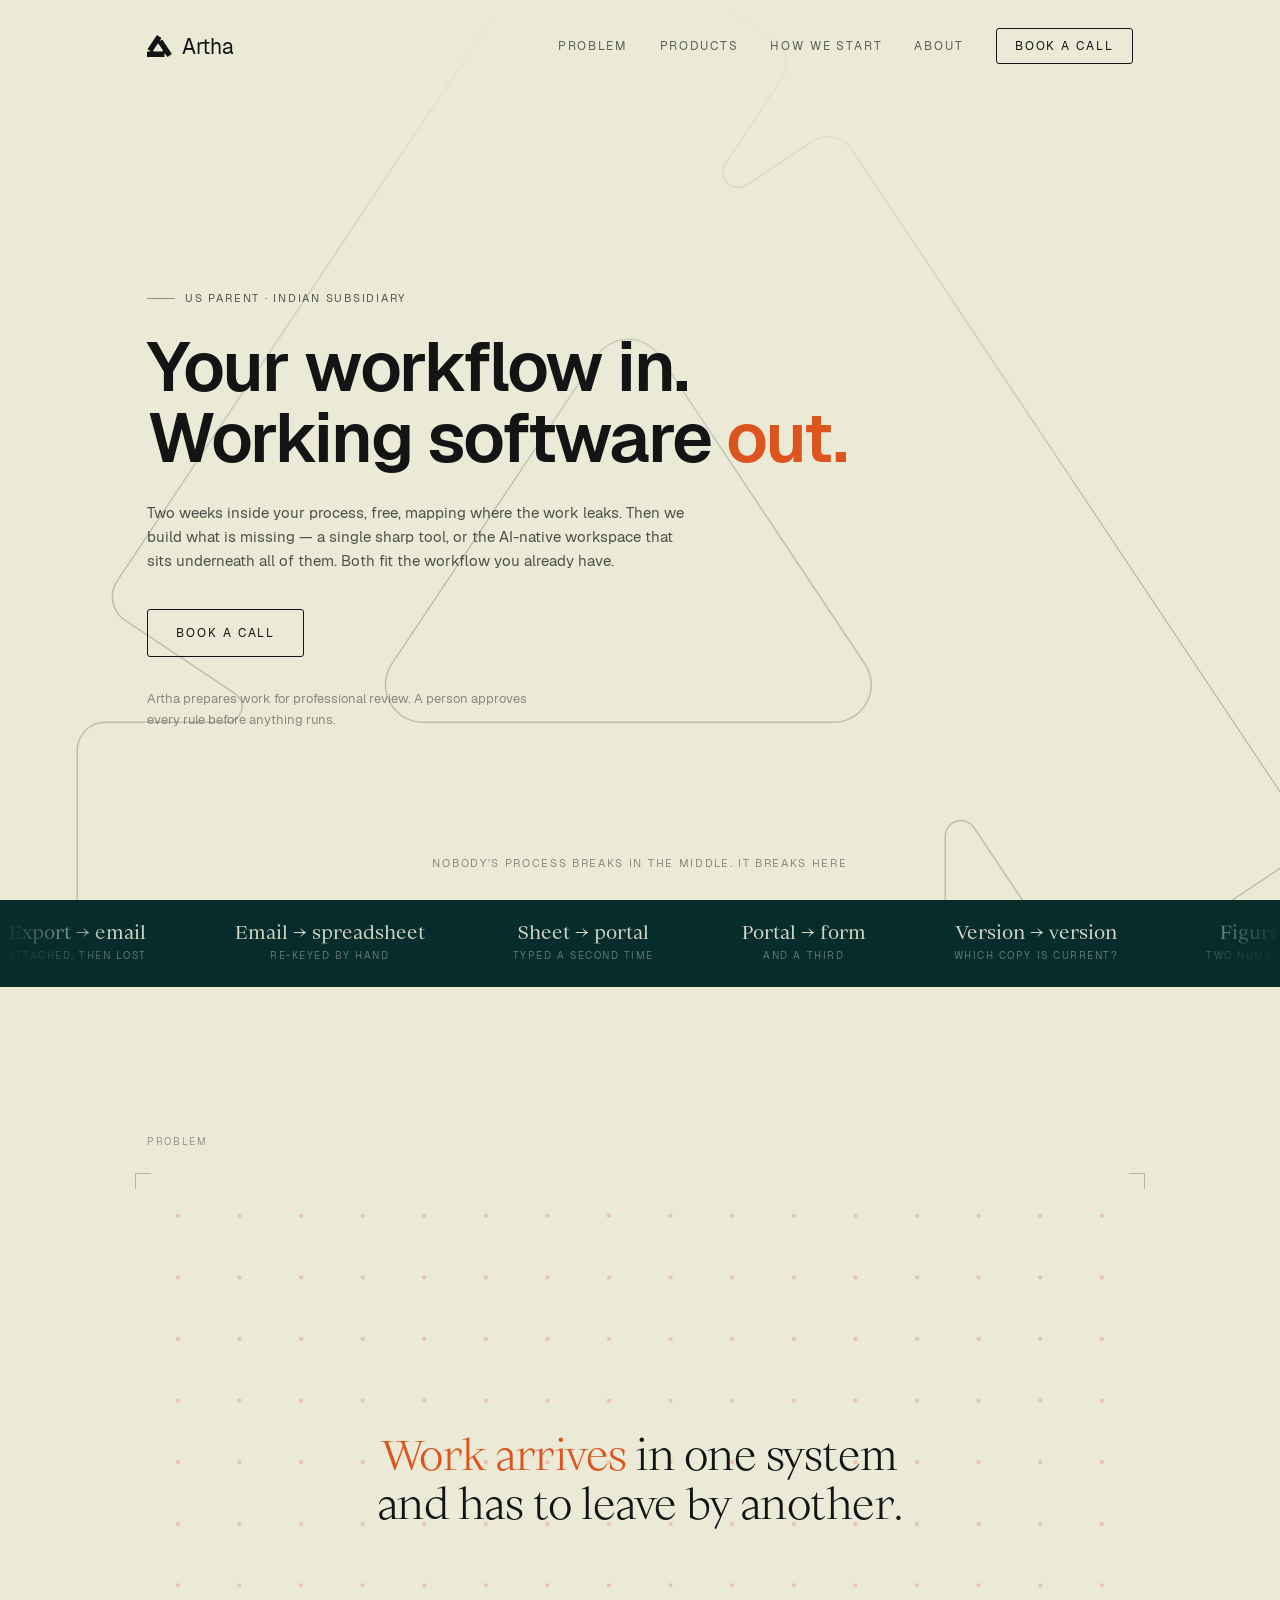
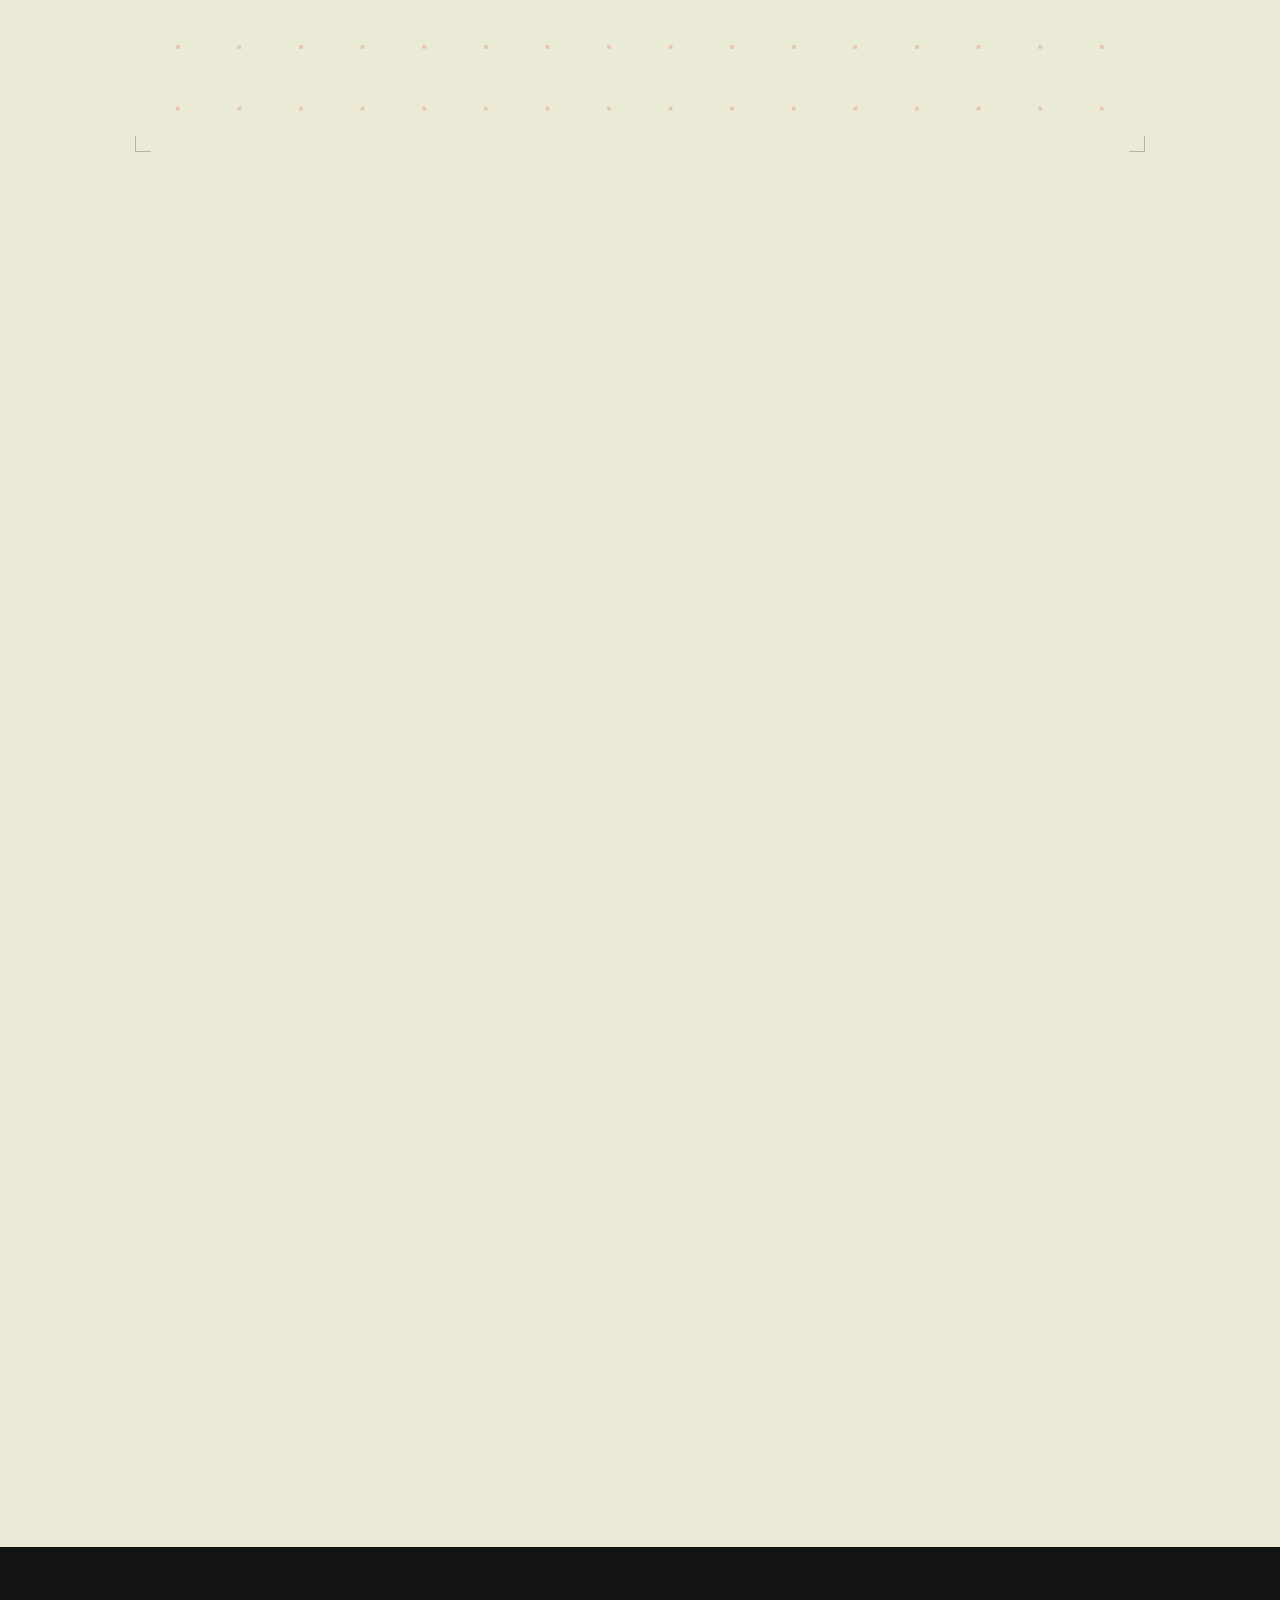
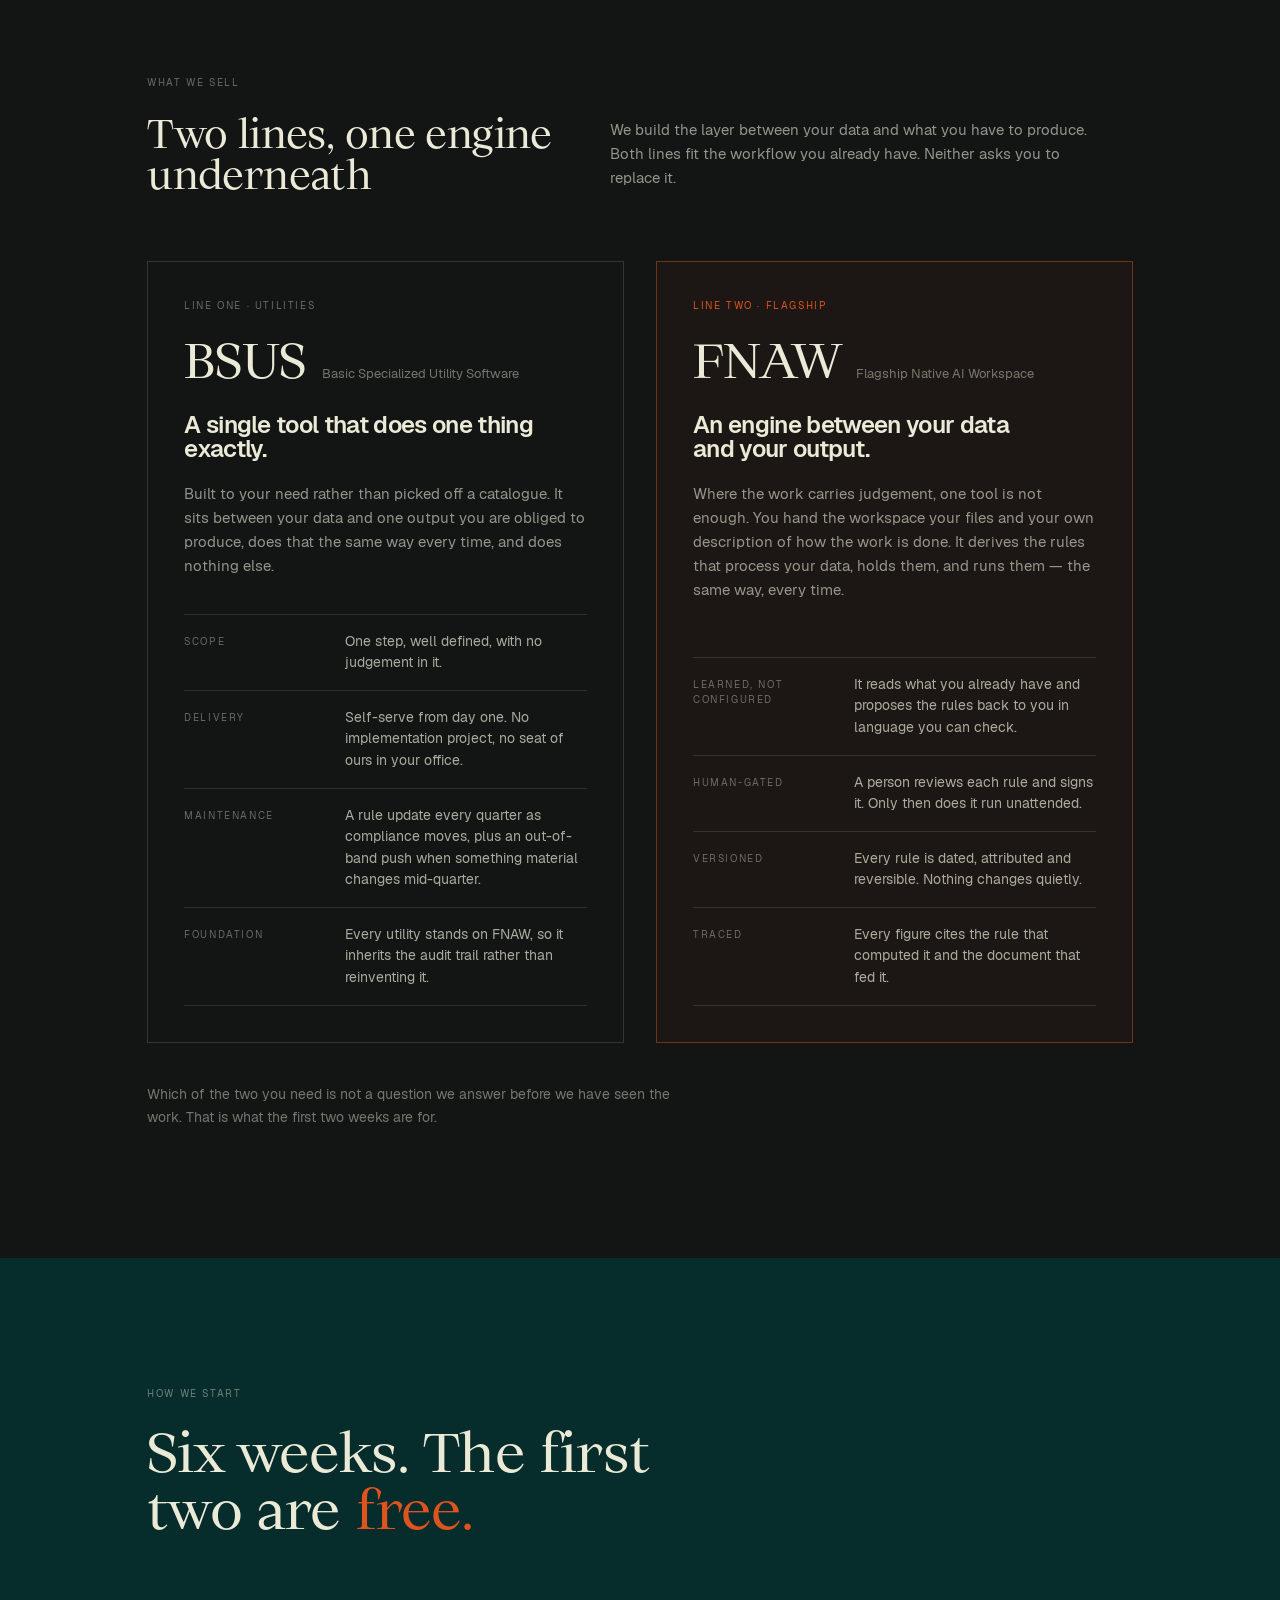
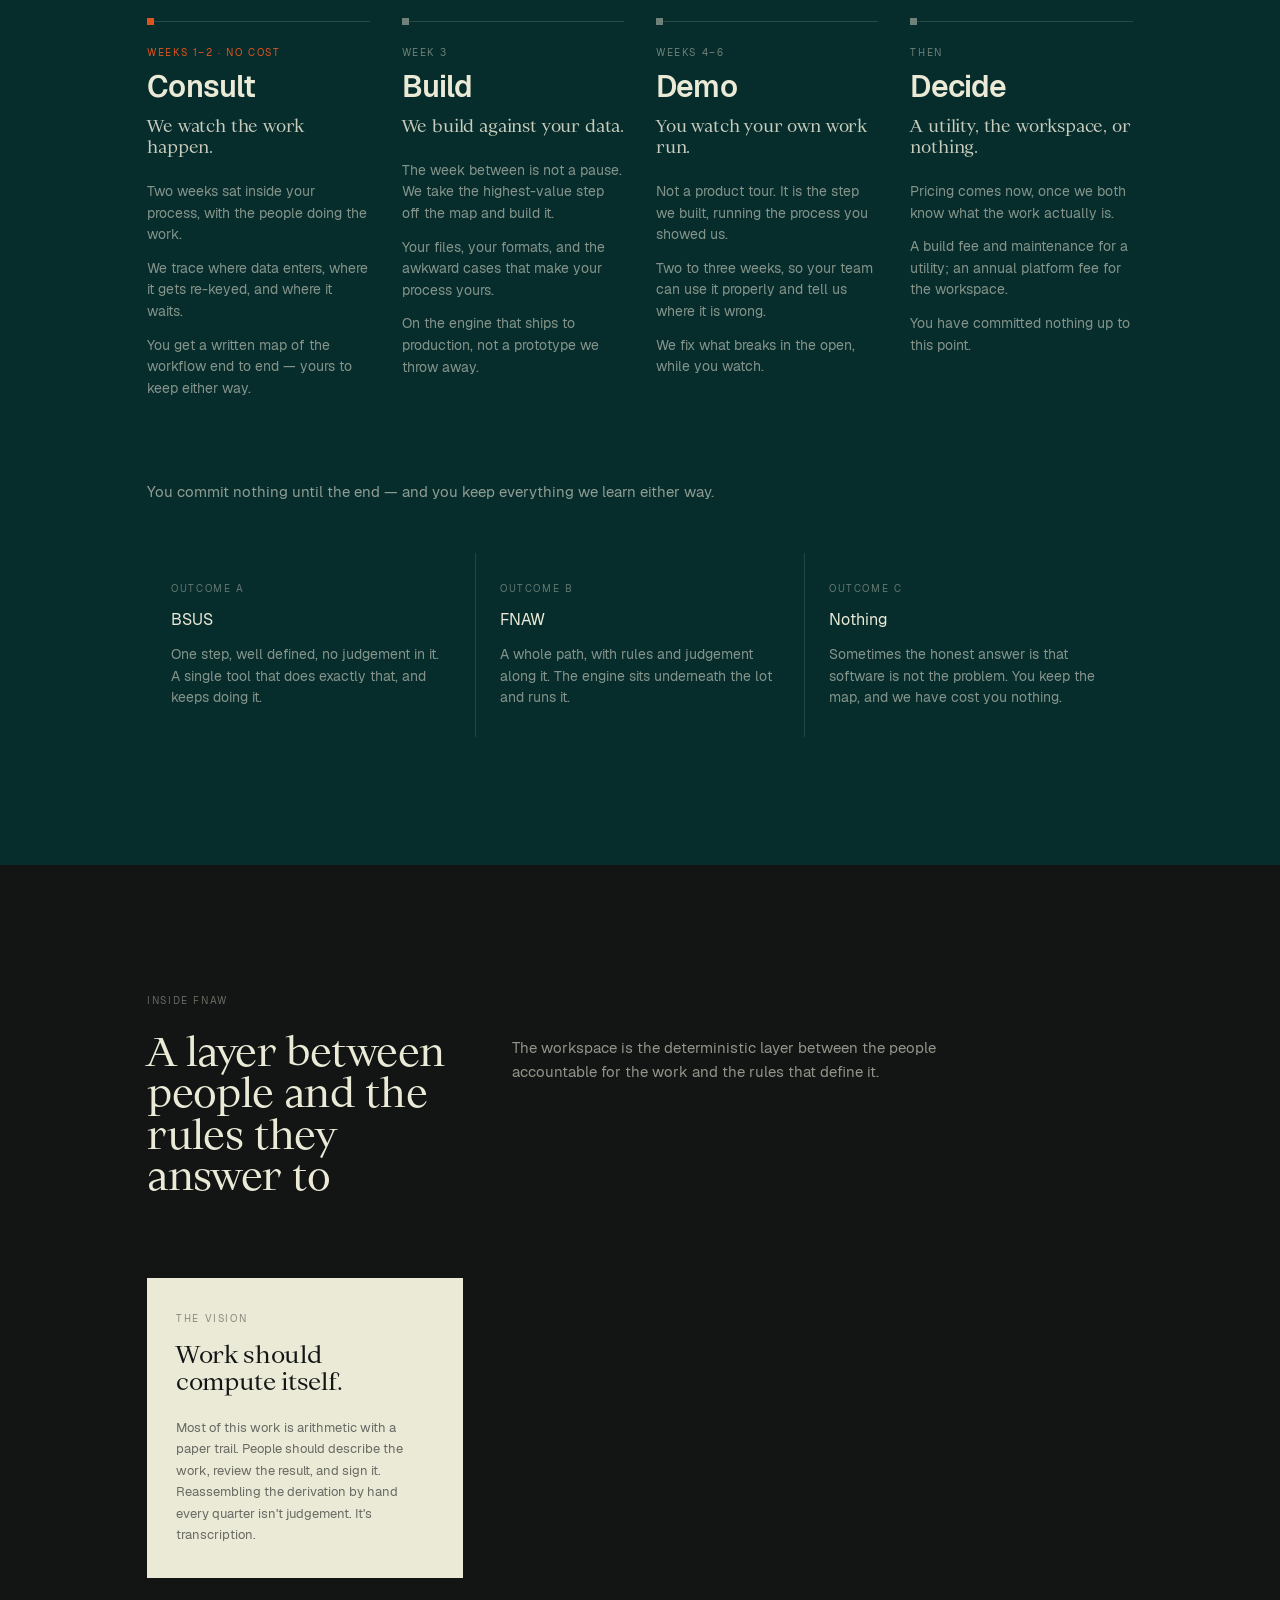
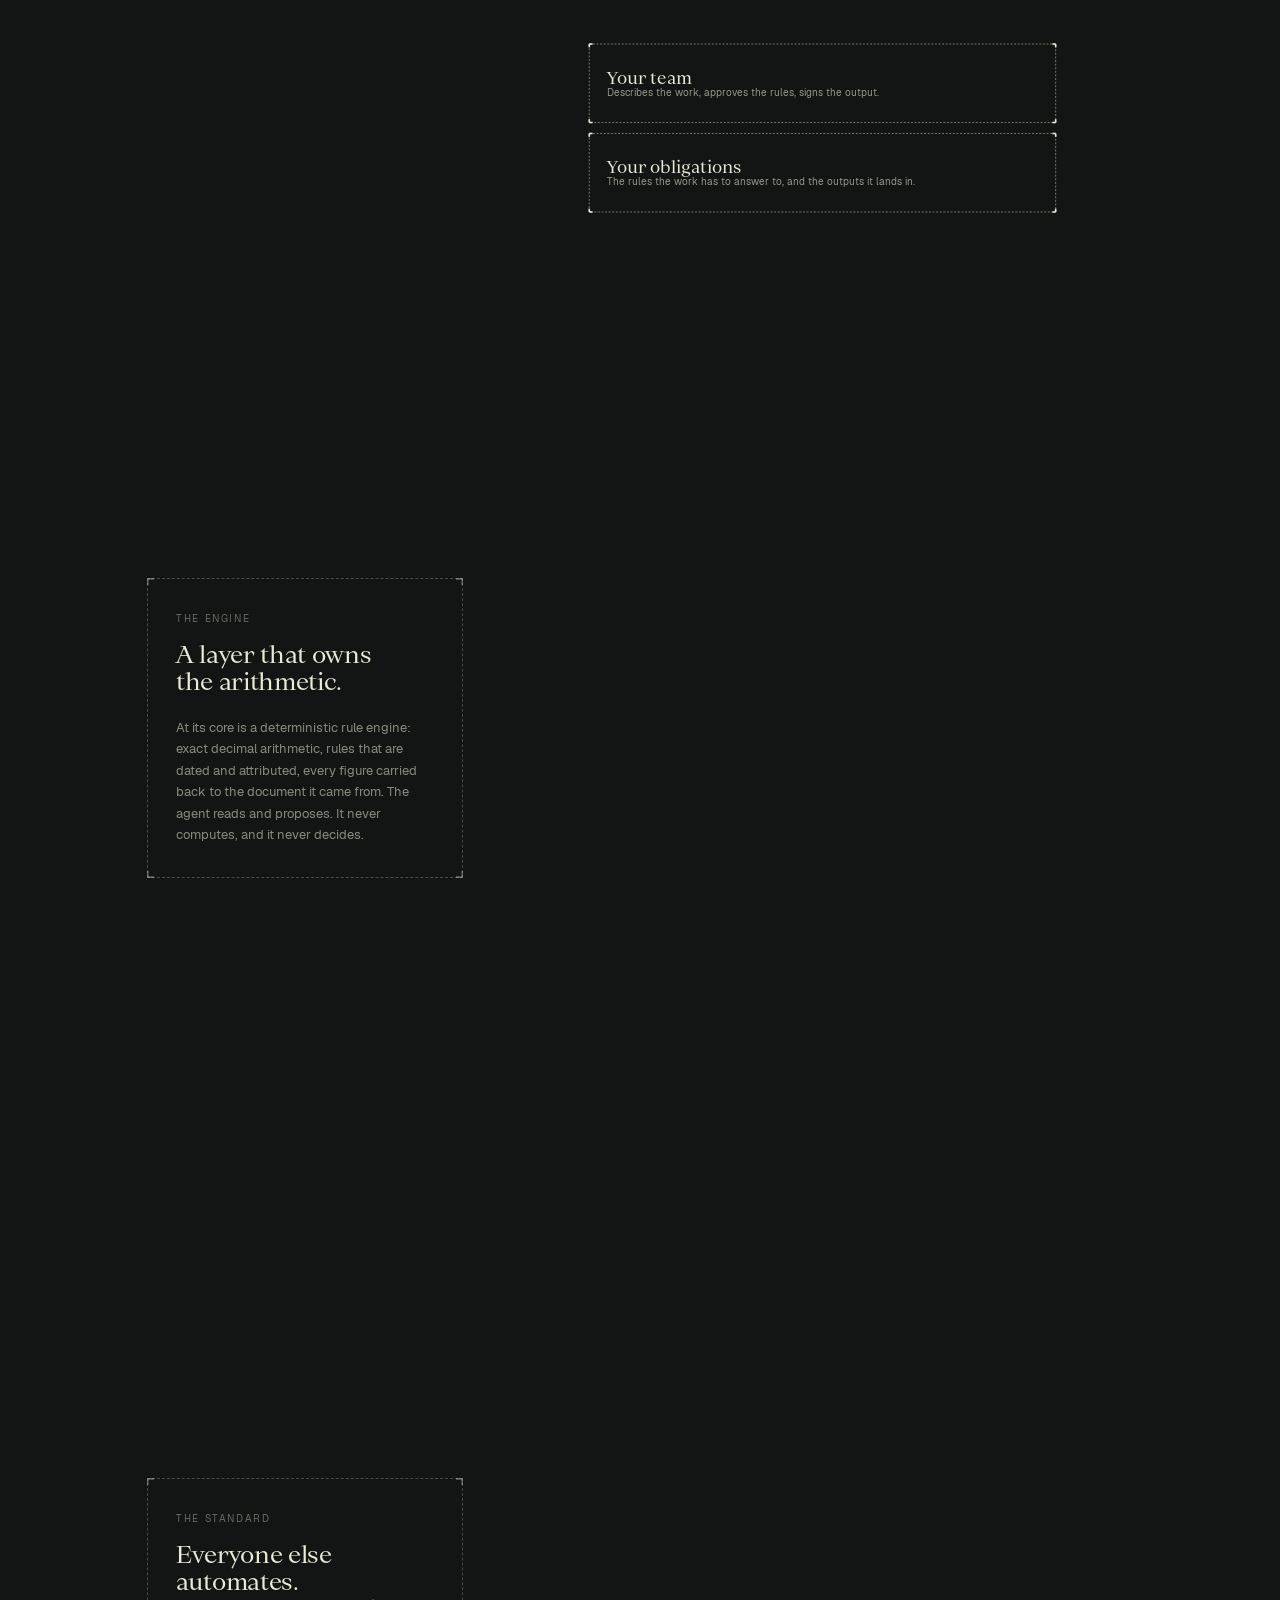
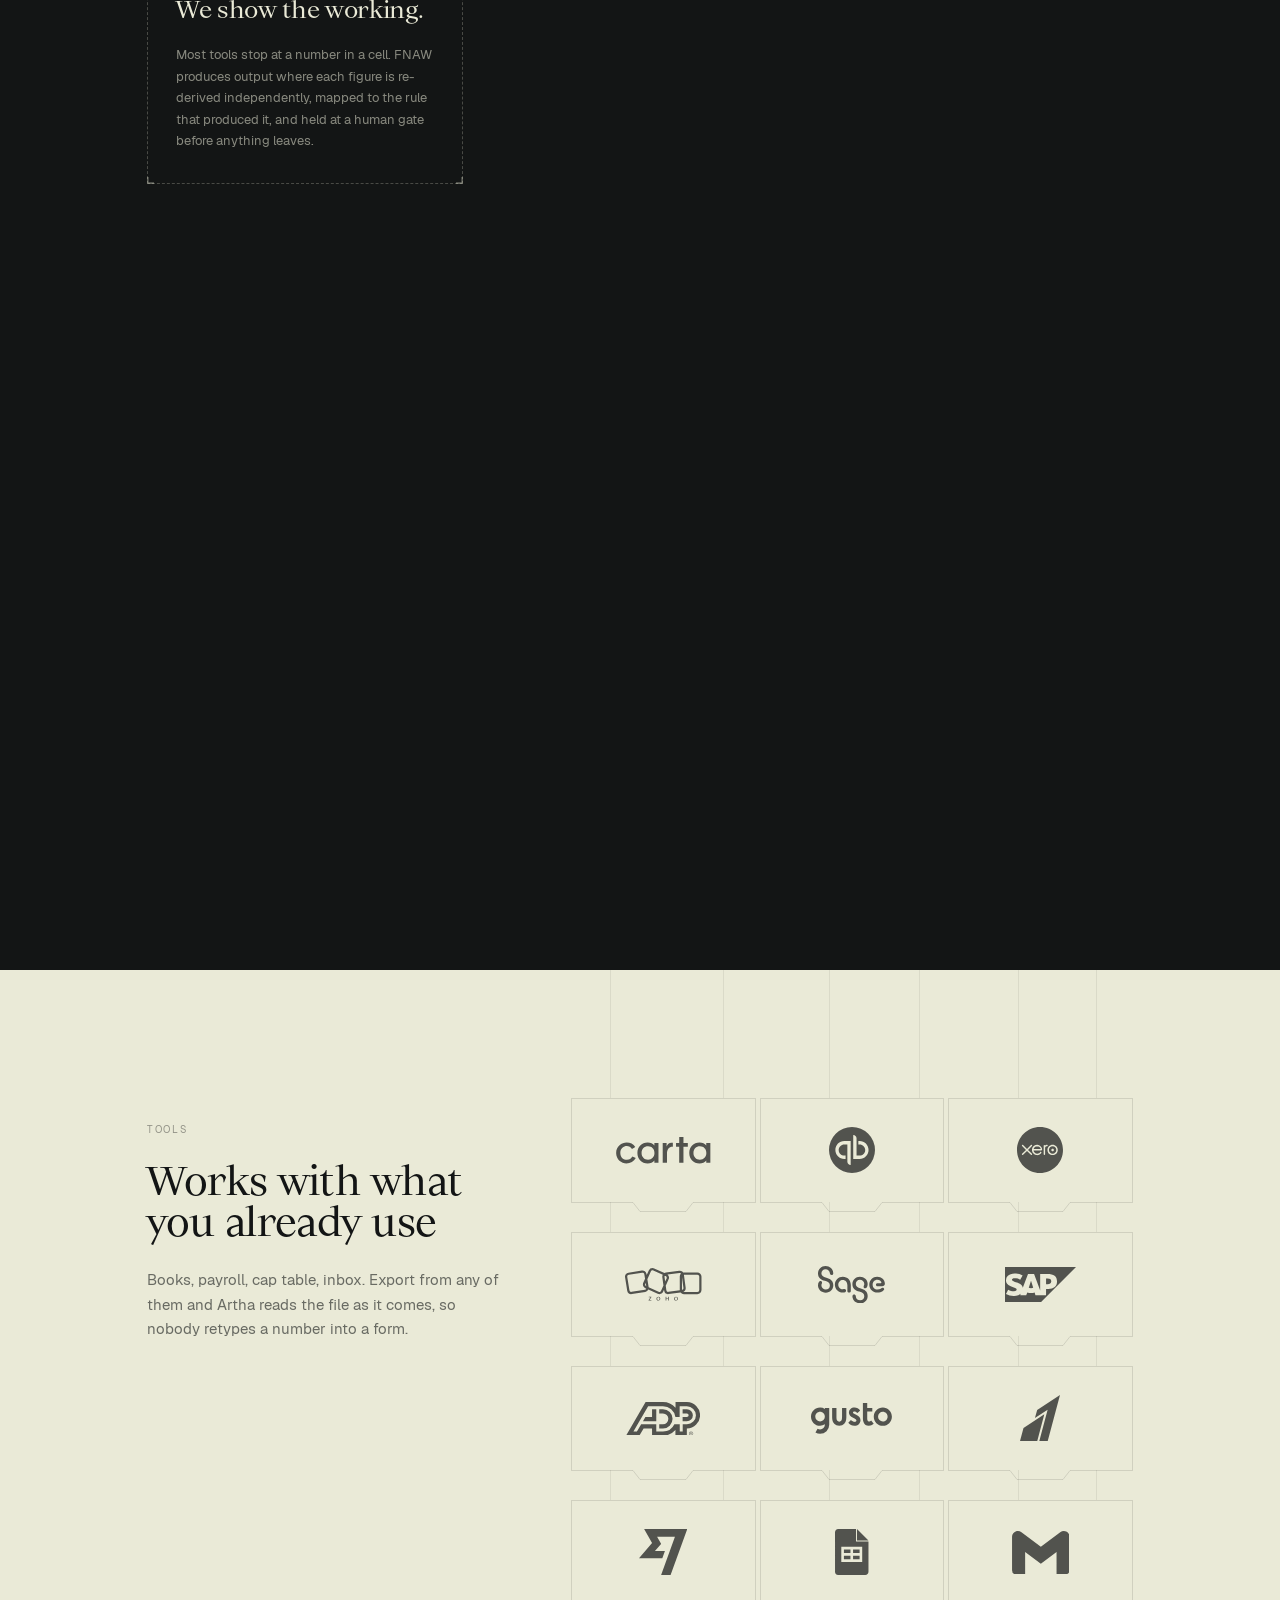
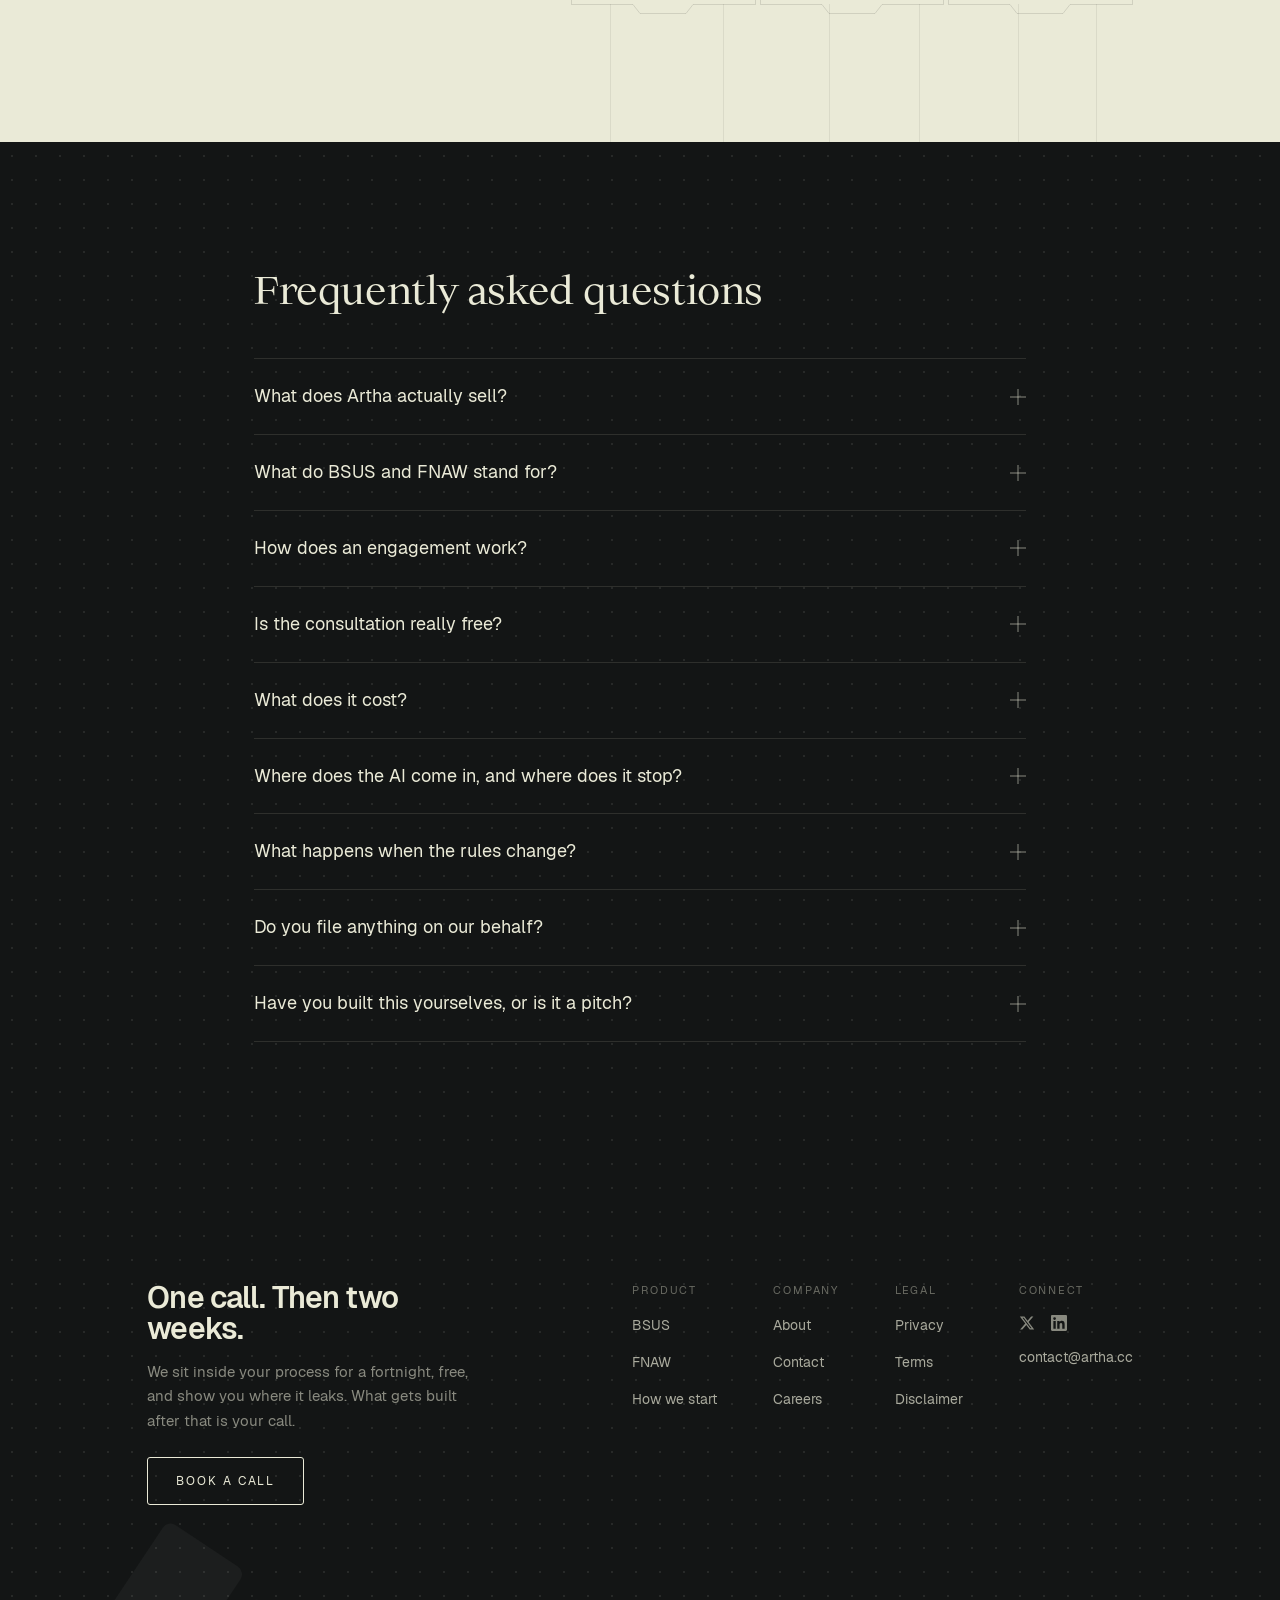
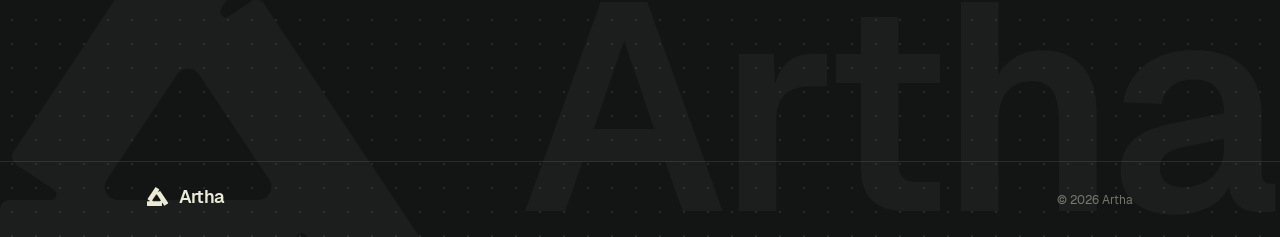
==== commit 09b347ff: "Sell BSUS and FNAW, not the filing product Two new sections: the product lines — BSUS, Basic Special" ====
--- a/index.html
+++ b/index.html
@@ -6,16 +6,16 @@
     <title>Artha</title>
     <meta
       name="description"
-      content="Artha turns a US parent's cap-table data into a CA-reviewable Indian equity-tax filing package — deterministic, cited, and audit-ready."
+      content="Artha builds the layer between your data and what you have to produce: BSUS, single-purpose utilities built to your need, and FNAW, an AI-native workspace whose rules are learned from your own files, approved by a person, and run deterministically."
     />
     <link rel="canonical" href="https://artha.cc/" />
     <meta property="og:type" content="website" />
     <meta property="og:url" content="https://artha.cc/" />
     <meta property="og:site_name" content="Artha" />
-    <meta property="og:title" content="Artha — Global equity tax compliance" />
+    <meta property="og:title" content="Artha — Workflow automation you can audit" />
     <meta
       property="og:description"
-      content="Cap table in, filing package out. Perquisite valuation, itemised TDS, challans and annexures — computed deterministically and held for your CA's approval."
+      content="Your workflow in, working software out. Two weeks of consultation, free, then a single sharp tool or the workspace underneath all of them. The agent proposes, a person approves, deterministic code runs it."
     />
     <meta property="og:image" content="https://artha.cc/media/artha-film-poster.jpg" />
     <meta name="twitter:card" content="summary_large_image" />
@@ -24,8 +24,40 @@
     <link rel="preload" as="font" type="font/ttf" href="/fonts/Geist-SemiBold.ttf" crossorigin />
     <link rel="preload" as="font" type="font/ttf" href="/fonts/Geist-Regular.ttf" crossorigin />
     <link rel="preload" as="font" type="font/woff2" href="/fonts/OrticaLinear-Regular.woff2" crossorigin />
-    <script type="module" crossorigin src="/assets/main-BDYrlSjP.js"></script>
-    <link rel="stylesheet" crossorigin href="/assets/main-BZv2I_fv.css">
+
+    <!--
+      Who "Artha" is, in the form Google reads directly rather than infers. On a
+      new domain sharing its name with a Sanskrit word, a yoga studio and a
+      consultancy, the sameAs profiles are the useful part: they are what ties
+      this site to the accounts under the same name.
+
+      Every claim here is checkable. Nothing about size, funding or founding
+      date, because none of that is established anywhere Google could confirm
+      it, and invented structured data is worse than none.
+    -->
+    <script type="application/ld+json">
+      {
+        "@context": "https://schema.org",
+        "@type": "Organization",
+        "name": "Artha",
+        "url": "https://artha.cc/",
+        "logo": "https://artha.cc/brand/artha-icon.svg",
+        "email": "contact@artha.cc",
+        "description": "Artha builds the layer between a company's data and the output it is obliged to produce: BSUS, single-purpose utilities built to need, and FNAW, an AI-native workspace whose rules are learned from the customer's own files, approved by a person, and run deterministically.",
+        "sameAs": [
+          "https://x.com/arthacc_",
+          "https://www.linkedin.com/company/arthacc"
+        ],
+        "founder": [
+          { "@type": "Person", "name": "Aman Dihora" },
+          { "@type": "Person", "name": "Dhruv Jadwani" },
+          { "@type": "Person", "name": "Jenik Gajera" },
+          { "@type": "Person", "name": "Pearl Mendapara" }
+        ]
+      }
+    </script>
+    <script type="module" crossorigin src="/assets/main-_IwyF-s-.js"></script>
+    <link rel="stylesheet" crossorigin href="/assets/main-DXF3pp2M.css">
   </head>
   <body>
     <div id="root"></div>
--- a/assets/main-DXF3pp2M.css
+++ b/assets/main-DXF3pp2M.css
@@ -0,0 +1 @@
+@layer properties{@supports (((-webkit-hyphens:none)) and (not (margin-trim:inline))) or ((-moz-orient:inline) and (not (color:rgb(from red r g b)))){:root,:host{--mx:-500px;--my:-500px}*,:before,:after,::backdrop{--tw-translate-x:0;--tw-translate-y:0;--tw-translate-z:0;--tw-rotate-x:initial;--tw-rotate-y:initial;--tw-rotate-z:initial;--tw-skew-x:initial;--tw-skew-y:initial;--tw-space-y-reverse:0;--tw-border-style:solid;--tw-gradient-position:initial;--tw-gradient-from:#0000;--tw-gradient-via:#0000;--tw-gradient-to:#0000;--tw-gradient-stops:initial;--tw-gradient-via-stops:initial;--tw-gradient-from-position:0%;--tw-gradient-via-position:50%;--tw-gradient-to-position:100%;--tw-leading:initial;--tw-font-weight:initial;--tw-tracking:initial;--tw-ordinal:initial;--tw-slashed-zero:initial;--tw-numeric-figure:initial;--tw-numeric-spacing:initial;--tw-numeric-fraction:initial;--tw-shadow:0 0 #0000;--tw-shadow-color:initial;--tw-shadow-alpha:100%;--tw-inset-shadow:0 0 #0000;--tw-inset-shadow-color:initial;--tw-inset-shadow-alpha:100%;--tw-ring-color:initial;--tw-ring-shadow:0 0 #0000;--tw-inset-ring-color:initial;--tw-inset-ring-shadow:0 0 #0000;--tw-ring-inset:initial;--tw-ring-offset-width:0px;--tw-ring-offset-color:#fff;--tw-ring-offset-shadow:0 0 #0000;--tw-outline-style:solid;--tw-blur:initial;--tw-brightness:initial;--tw-contrast:initial;--tw-grayscale:initial;--tw-hue-rotate:initial;--tw-invert:initial;--tw-opacity:initial;--tw-saturate:initial;--tw-sepia:initial;--tw-drop-shadow:initial;--tw-drop-shadow-color:initial;--tw-drop-shadow-alpha:100%;--tw-drop-shadow-size:initial;--tw-backdrop-blur:initial;--tw-backdrop-brightness:initial;--tw-backdrop-contrast:initial;--tw-backdrop-grayscale:initial;--tw-backdrop-hue-rotate:initial;--tw-backdrop-invert:initial;--tw-backdrop-opacity:initial;--tw-backdrop-saturate:initial;--tw-backdrop-sepia:initial;--tw-duration:initial;--tw-ease:initial;--tw-scale-x:1;--tw-scale-y:1;--tw-scale-z:1;--bd-angle:0deg}}}@layer theme{:root,:host{--font-sans:"Geist", system-ui, sans-serif;--font-serif:"Ortica", Georgia, "Times New Roman", serif;--font-mono:ui-monospace, SFMono-Regular, Menlo, Monaco, Consolas, "Liberation Mono", "Courier New", monospace;--color-zinc-500:oklch(55.2% .016 285.938);--color-neutral-800:oklch(26.9% 0 none);--color-neutral-900:oklch(20.5% 0 none);--color-black:#000;--color-white:#fff;--spacing:.25rem;--font-weight-normal:400;--font-weight-medium:500;--font-weight-semibold:600;--tracking-tight:-.025em;--tracking-normal:0em;--tracking-wide:.025em;--leading-tight:1.25;--leading-snug:1.375;--leading-relaxed:1.625;--radius-2xl:1rem;--ease-in:cubic-bezier(.4, 0, 1, 1);--ease-out:cubic-bezier(0, 0, .2, 1);--ease-in-out:cubic-bezier(.4, 0, .2, 1);--animate-pulse:pulse 2s cubic-bezier(.4, 0, .6, 1) infinite;--blur-xl:24px;--aspect-video:16 / 9;--default-transition-duration:.15s;--default-transition-timing-function:cubic-bezier(.4, 0, .2, 1);--default-font-family:var(--font-sans);--default-mono-font-family:var(--font-mono);--color-onyx:#131515;--color-eggshell:#eaead7;--color-paprika:#de541e;--color-paprika-soft:#e9734a;--color-pine:#072c2c;--color-ink:#131515;--color-muted:#565a57;--color-faint:#8a8f89;--radius-xl2:1.5rem;--font-display:"Geist", system-ui, sans-serif}}@layer base{*,:after,:before,::backdrop{box-sizing:border-box;border:0 solid;margin:0;padding:0}::file-selector-button{box-sizing:border-box;border:0 solid;margin:0;padding:0}html,:host{-webkit-text-size-adjust:100%;tab-size:4;line-height:1.5;font-family:var(--default-font-family,-apple-system, BlinkMacSystemFont, "Segoe UI", Roboto, "Helvetica Neue", "Noto Sans", Arial, sans-serif, "Apple Color Emoji", "Segoe UI Emoji", "Segoe UI Symbol", "Noto Color Emoji");font-feature-settings:var(--default-font-feature-settings,normal);font-variation-settings:var(--default-font-variation-settings,normal);-webkit-tap-highlight-color:transparent}hr{height:0;color:inherit;border-top-width:1px}abbr:where([title]){-webkit-text-decoration:underline dotted;text-decoration:underline dotted}h1,h2,h3,h4,h5,h6{font-size:inherit;font-weight:inherit}a{color:inherit;-webkit-text-decoration:inherit;text-decoration:inherit}b,strong{font-weight:bolder}code,kbd,samp,pre{font-family:var(--default-mono-font-family,ui-monospace, SFMono-Regular, Menlo, Monaco, Consolas, "Liberation Mono", "Courier New", monospace);font-feature-settings:var(--default-mono-font-feature-settings,normal);font-variation-settings:var(--default-mono-font-variation-settings,normal);font-size:1em}small{font-size:80%}sub,sup{vertical-align:baseline;font-size:75%;line-height:0;position:relative}sub{bottom:-.25em}sup{top:-.5em}table{text-indent:0;border-color:inherit;border-collapse:collapse}:-moz-focusring:where(:not(iframe)){outline:auto}progress{vertical-align:baseline}summary{display:list-item}ol,ul,menu{list-style:none}img,svg,video,canvas,audio,iframe,embed,object{vertical-align:middle;display:block}img,video{max-width:100%;height:auto}button,input,select,optgroup,textarea{font:inherit;font-feature-settings:inherit;font-variation-settings:inherit;letter-spacing:inherit;color:inherit;opacity:1;background-color:#0000;border-radius:0}::file-selector-button{font:inherit;font-feature-settings:inherit;font-variation-settings:inherit;letter-spacing:inherit;color:inherit;opacity:1;background-color:#0000;border-radius:0}:where(select:is([multiple],[size])) optgroup{font-weight:bolder}:where(select:is([multiple],[size])) optgroup option{padding-inline-start:20px}::file-selector-button{margin-inline-end:4px}::placeholder{opacity:1}@supports (not ((-webkit-appearance:-apple-pay-button))) or (contain-intrinsic-size:1px){::placeholder{color:currentColor}@supports (color:color-mix(in lab,red,red)){::placeholder{color:color-mix(in oklab,currentcolor 50%,transparent)}}}textarea{resize:vertical}::-webkit-search-decoration{-webkit-appearance:none}::-webkit-date-and-time-value{min-height:1lh;text-align:inherit}::-webkit-datetime-edit{display:inline-flex}::-webkit-datetime-edit-fields-wrapper{padding:0}::-webkit-datetime-edit{padding-block:0}::-webkit-datetime-edit-year-field{padding-block:0}::-webkit-datetime-edit-month-field{padding-block:0}::-webkit-datetime-edit-day-field{padding-block:0}::-webkit-datetime-edit-hour-field{padding-block:0}::-webkit-datetime-edit-minute-field{padding-block:0}::-webkit-datetime-edit-second-field{padding-block:0}::-webkit-datetime-edit-millisecond-field{padding-block:0}::-webkit-datetime-edit-meridiem-field{padding-block:0}::-webkit-calendar-picker-indicator{line-height:1}:-moz-ui-invalid{box-shadow:none}button,input:where([type=button],[type=reset],[type=submit]){appearance:button}::file-selector-button{appearance:button}::-webkit-inner-spin-button{height:auto}::-webkit-outer-spin-button{height:auto}[hidden]:where(:not([hidden=until-found])){display:none!important}}@layer components{.label{letter-spacing:.16em;text-transform:uppercase;font-size:11px;font-weight:500}.display{font-family:var(--font-display);letter-spacing:-.028em;font-weight:600;line-height:1.02}}@layer utilities{.pointer-events-none{pointer-events:none}.collapse{visibility:collapse}.invisible{visibility:hidden}.visible{visibility:visible}.sr-only{clip-path:inset(50%);white-space:nowrap;border-width:0;width:1px;height:1px;margin:-1px;padding:0;position:absolute;overflow:hidden}.absolute{position:absolute}.fixed{position:fixed}.relative{position:relative}.static{position:static}.sticky{position:sticky}.inset-0{inset:0}.inset-x-0{inset-inline:0}.inset-y-0{inset-block:0}.-top-1\/4{top:-25%}.-top-3{top:calc(var(--spacing) * -3)}.-top-8{top:calc(var(--spacing) * -8)}.-top-28{top:calc(var(--spacing) * -28)}.-top-px{top:-1px}.top-0{top:0}.top-1\/2{top:50%}.top-full{top:100%}.-right-3{right:calc(var(--spacing) * -3)}.-right-24{right:calc(var(--spacing) * -24)}.-right-px{right:-1px}.right-0{right:0}.-bottom-3{bottom:calc(var(--spacing) * -3)}.-bottom-14{bottom:calc(var(--spacing) * -14)}.-bottom-px{bottom:-1px}.bottom-0{bottom:0}.bottom-4{bottom:calc(var(--spacing) * 4)}.bottom-7{bottom:calc(var(--spacing) * 7)}.-left-3{left:calc(var(--spacing) * -3)}.-left-px{left:-1px}.left-0{left:0}.left-1\/2{left:50%}.left-4{left:calc(var(--spacing) * 4)}.isolate{isolation:isolate}.-z-0{z-index:-0}.-z-10{z-index:-10}.z-10{z-index:10}.z-20{z-index:20}.z-50{z-index:50}.container{width:100%}@media(min-width:40rem){.container{max-width:40rem}}@media(min-width:48rem){.container{max-width:48rem}}@media(min-width:64rem){.container{max-width:64rem}}@media(min-width:80rem){.container{max-width:80rem}}@media(min-width:96rem){.container{max-width:96rem}}.-m-2\.5{margin:calc(var(--spacing) * -2.5)}.mx-auto{margin-inline:auto}.-my-3{margin-block:calc(var(--spacing) * -3)}.mt-0\.5{margin-top:calc(var(--spacing) * .5)}.mt-1\.5{margin-top:calc(var(--spacing) * 1.5)}.mt-2{margin-top:calc(var(--spacing) * 2)}.mt-2\.5{margin-top:calc(var(--spacing) * 2.5)}.mt-3{margin-top:calc(var(--spacing) * 3)}.mt-4{margin-top:calc(var(--spacing) * 4)}.mt-5{margin-top:calc(var(--spacing) * 5)}.mt-6{margin-top:calc(var(--spacing) * 6)}.mt-7{margin-top:calc(var(--spacing) * 7)}.mt-8{margin-top:calc(var(--spacing) * 8)}.mt-9{margin-top:calc(var(--spacing) * 9)}.mt-10{margin-top:calc(var(--spacing) * 10)}.mt-11{margin-top:calc(var(--spacing) * 11)}.mt-12{margin-top:calc(var(--spacing) * 12)}.mt-14{margin-top:calc(var(--spacing) * 14)}.mt-16{margin-top:calc(var(--spacing) * 16)}.mt-24{margin-top:calc(var(--spacing) * 24)}.mt-auto{margin-top:auto}.-mr-2{margin-right:calc(var(--spacing) * -2)}.mb-1\.5{margin-bottom:calc(var(--spacing) * 1.5)}.mb-2{margin-bottom:calc(var(--spacing) * 2)}.mb-9{margin-bottom:calc(var(--spacing) * 9)}.ml-2{margin-left:calc(var(--spacing) * 2)}.ml-auto{margin-left:auto}.block{display:block}.flex{display:flex}.grid{display:grid}.hidden{display:none}.inline{display:inline}.inline-block{display:inline-block}.inline-flex{display:inline-flex}.table{display:table}.aspect-\[4\/5\]{aspect-ratio:4/5}.aspect-\[1512\/1219\]{aspect-ratio:1512/1219}.aspect-square{aspect-ratio:1}.aspect-video{aspect-ratio:var(--aspect-video)}.h-1{height:var(--spacing)}.h-1\.5{height:calc(var(--spacing) * 1.5)}.h-2\.5{height:calc(var(--spacing) * 2.5)}.h-4{height:calc(var(--spacing) * 4)}.h-9{height:calc(var(--spacing) * 9)}.h-11{height:calc(var(--spacing) * 11)}.h-12{height:calc(var(--spacing) * 12)}.h-16{height:calc(var(--spacing) * 16)}.h-80{height:calc(var(--spacing) * 80)}.h-\[0\.5rem\]{height:.5rem}.h-\[1\.05em\]{height:1.05em}.h-\[3px\]{height:3px}.h-\[7px\]{height:7px}.h-\[11px\]{height:11px}.h-\[22px\]{height:22px}.h-\[70px\]{height:70px}.h-\[84px\]{height:84px}.h-\[88px\]{height:88px}.h-\[92px\]{height:92px}.h-\[128\%\]{height:128%}.h-\[150\%\]{height:150%}.h-\[190vh\]{height:190vh}.h-auto{height:auto}.h-full{height:100%}.h-px{height:1px}.h-screen{height:100vh}.min-h-\[100svh\]{min-height:100svh}.min-h-\[420px\]{min-height:420px}.w-1\.5{width:calc(var(--spacing) * 1.5)}.w-4{width:calc(var(--spacing) * 4)}.w-6{width:calc(var(--spacing) * 6)}.w-7{width:calc(var(--spacing) * 7)}.w-9{width:calc(var(--spacing) * 9)}.w-11{width:calc(var(--spacing) * 11)}.w-12{width:calc(var(--spacing) * 12)}.w-16{width:calc(var(--spacing) * 16)}.w-28{width:calc(var(--spacing) * 28)}.w-80{width:calc(var(--spacing) * 80)}.w-\[0\.5rem\]{width:.5rem}.w-\[1ch\]{width:1ch}.w-\[5\.75rem\]{width:5.75rem}.w-\[7px\]{width:7px}.w-\[18px\]{width:18px}.w-\[112vw\]{width:112vw}.w-auto{width:auto}.w-full{width:100%}.w-max{width:max-content}.w-px{width:1px}.max-w-\[12ch\]{max-width:12ch}.max-w-\[15ch\]{max-width:15ch}.max-w-\[16ch\]{max-width:16ch}.max-w-\[18ch\]{max-width:18ch}.max-w-\[22ch\]{max-width:22ch}.max-w-\[26ch\]{max-width:26ch}.max-w-\[30ch\]{max-width:30ch}.max-w-\[34ch\]{max-width:34ch}.max-w-\[36ch\]{max-width:36ch}.max-w-\[40ch\]{max-width:40ch}.max-w-\[46ch\]{max-width:46ch}.max-w-\[48ch\]{max-width:48ch}.max-w-\[54ch\]{max-width:54ch}.max-w-\[58ch\]{max-width:58ch}.max-w-\[62ch\]{max-width:62ch}.max-w-\[64ch\]{max-width:64ch}.max-w-\[68ch\]{max-width:68ch}.max-w-\[72ch\]{max-width:72ch}.max-w-\[600px\]{max-width:600px}.max-w-\[820px\]{max-width:820px}.max-w-\[1140px\]{max-width:1140px}.max-w-\[1180px\]{max-width:1180px}.max-w-none{max-width:none}.min-w-0{min-width:0}.flex-1{flex:1}.flex-none{flex:none}.shrink-0{flex-shrink:0}.origin-left{transform-origin:0}.-translate-x-1\/2{--tw-translate-x: -50% ;translate:var(--tw-translate-x) var(--tw-translate-y)}.-translate-y-1\/2{--tw-translate-y: -50% ;translate:var(--tw-translate-x) var(--tw-translate-y)}.translate-y-\[-3px\]{--tw-translate-y:-3px;translate:var(--tw-translate-x) var(--tw-translate-y)}.translate-y-\[15\%\]{--tw-translate-y:15%;translate:var(--tw-translate-x) var(--tw-translate-y)}.-rotate-45{rotate:-45deg}.rotate-45{rotate:45deg}.rotate-90{rotate:90deg}.transform{transform:var(--tw-rotate-x,) var(--tw-rotate-y,) var(--tw-rotate-z,) var(--tw-skew-x,) var(--tw-skew-y,)}.animate-\[marquee_52s_linear_infinite\]{animation:52s linear infinite marquee}.animate-pulse{animation:var(--animate-pulse)}.cursor-pointer{cursor:pointer}.resize{resize:both}.scroll-mt-\[92px\]{scroll-margin-top:92px}.appearance-none{appearance:none}.grid-cols-1{grid-template-columns:repeat(1,minmax(0,1fr))}.grid-cols-2{grid-template-columns:repeat(2,minmax(0,1fr))}.grid-rows-\[0fr\]{grid-template-rows:0fr}.grid-rows-\[1fr\]{grid-template-rows:1fr}.flex-col{flex-direction:column}.flex-wrap{flex-wrap:wrap}.place-items-center{place-items:center}.items-baseline{align-items:baseline}.items-center{align-items:center}.items-end{align-items:flex-end}.items-start{align-items:flex-start}.justify-between{justify-content:space-between}.justify-center{justify-content:center}.justify-end{justify-content:flex-end}.gap-1{gap:var(--spacing)}.gap-1\.5{gap:calc(var(--spacing) * 1.5)}.gap-2{gap:calc(var(--spacing) * 2)}.gap-2\.5{gap:calc(var(--spacing) * 2.5)}.gap-3{gap:calc(var(--spacing) * 3)}.gap-4{gap:calc(var(--spacing) * 4)}.gap-5{gap:calc(var(--spacing) * 5)}.gap-6{gap:calc(var(--spacing) * 6)}.gap-8{gap:calc(var(--spacing) * 8)}.gap-10{gap:calc(var(--spacing) * 10)}.gap-12{gap:calc(var(--spacing) * 12)}.gap-14{gap:calc(var(--spacing) * 14)}.gap-\[72px\]{gap:72px}.gap-px{gap:1px}:where(.space-y-0>:not(:last-child)){--tw-space-y-reverse:0;margin-block:0}:where(.space-y-3>:not(:last-child)){--tw-space-y-reverse:0;margin-block-start:calc(calc(var(--spacing) * 3) * var(--tw-space-y-reverse));margin-block-end:calc(calc(var(--spacing) * 3) * calc(1 - var(--tw-space-y-reverse)))}.gap-x-1{column-gap:var(--spacing)}.gap-x-1\.5{column-gap:calc(var(--spacing) * 1.5)}.gap-x-2\.5{column-gap:calc(var(--spacing) * 2.5)}.gap-x-4{column-gap:calc(var(--spacing) * 4)}.gap-x-5{column-gap:calc(var(--spacing) * 5)}.gap-x-6{column-gap:calc(var(--spacing) * 6)}.gap-x-8{column-gap:calc(var(--spacing) * 8)}.gap-x-14{column-gap:calc(var(--spacing) * 14)}.gap-y-1{row-gap:var(--spacing)}.gap-y-2{row-gap:calc(var(--spacing) * 2)}.gap-y-5{row-gap:calc(var(--spacing) * 5)}.gap-y-6{row-gap:calc(var(--spacing) * 6)}.gap-y-8{row-gap:calc(var(--spacing) * 8)}.gap-y-10{row-gap:calc(var(--spacing) * 10)}.gap-y-12{row-gap:calc(var(--spacing) * 12)}.gap-y-14{row-gap:calc(var(--spacing) * 14)}.self-center{align-self:center}.overflow-hidden{overflow:hidden}.overflow-x-visible{overflow-x:visible}.overflow-y-clip{overflow-y:clip}.rounded{border-radius:.25rem}.rounded-2xl{border-radius:var(--radius-2xl)}.rounded-\[3px\]{border-radius:3px}.rounded-\[inherit\]{border-radius:inherit}.rounded-\[var\(--radius-xl2\)\]{border-radius:var(--radius-xl2)}.rounded-full{border-radius:3.40282e38px}.rounded-none{border-radius:0}.border{border-style:var(--tw-border-style);border-width:1px}.border-\[1\.5px\]{border-style:var(--tw-border-style);border-width:1.5px}.border-y{border-block-style:var(--tw-border-style);border-block-width:1px}.border-t{border-top-style:var(--tw-border-style);border-top-width:1px}.border-r{border-right-style:var(--tw-border-style);border-right-width:1px}.border-b{border-bottom-style:var(--tw-border-style);border-bottom-width:1px}.border-b-0{border-bottom-style:var(--tw-border-style);border-bottom-width:0}.border-l{border-left-style:var(--tw-border-style);border-left-width:1px}.border-dashed{--tw-border-style:dashed;border-style:dashed}.border-eggshell{border-color:var(--color-eggshell)}.border-eggshell\/10{border-color:#eaead71a}@supports (color:color-mix(in lab,red,red)){.border-eggshell\/10{border-color:color-mix(in oklab,var(--color-eggshell) 10%,transparent)}}.border-eggshell\/12{border-color:#eaead71f}@supports (color:color-mix(in lab,red,red)){.border-eggshell\/12{border-color:color-mix(in oklab,var(--color-eggshell) 12%,transparent)}}.border-eggshell\/15{border-color:#eaead726}@supports (color:color-mix(in lab,red,red)){.border-eggshell\/15{border-color:color-mix(in oklab,var(--color-eggshell) 15%,transparent)}}.border-eggshell\/25{border-color:#eaead740}@supports (color:color-mix(in lab,red,red)){.border-eggshell\/25{border-color:color-mix(in oklab,var(--color-eggshell) 25%,transparent)}}.border-neutral-800{border-color:var(--color-neutral-800)}.border-onyx{border-color:var(--color-onyx)}.border-onyx\/10{border-color:#1315151a}@supports (color:color-mix(in lab,red,red)){.border-onyx\/10{border-color:color-mix(in oklab,var(--color-onyx) 10%,transparent)}}.border-onyx\/12{border-color:#1315151f}@supports (color:color-mix(in lab,red,red)){.border-onyx\/12{border-color:color-mix(in oklab,var(--color-onyx) 12%,transparent)}}.border-onyx\/15{border-color:#13151526}@supports (color:color-mix(in lab,red,red)){.border-onyx\/15{border-color:color-mix(in oklab,var(--color-onyx) 15%,transparent)}}.border-onyx\/25{border-color:#13151540}@supports (color:color-mix(in lab,red,red)){.border-onyx\/25{border-color:color-mix(in oklab,var(--color-onyx) 25%,transparent)}}.border-onyx\/30{border-color:#1315154d}@supports (color:color-mix(in lab,red,red)){.border-onyx\/30{border-color:color-mix(in oklab,var(--color-onyx) 30%,transparent)}}.border-paprika{border-color:var(--color-paprika)}.border-paprika\/45{border-color:#de541e73}@supports (color:color-mix(in lab,red,red)){.border-paprika\/45{border-color:color-mix(in oklab,var(--color-paprika) 45%,transparent)}}.border-transparent{border-color:#0000}.border-white\/8{border-color:#ffffff14}@supports (color:color-mix(in lab,red,red)){.border-white\/8{border-color:color-mix(in oklab,var(--color-white) 8%,transparent)}}.border-white\/10{border-color:#ffffff1a}@supports (color:color-mix(in lab,red,red)){.border-white\/10{border-color:color-mix(in oklab,var(--color-white) 10%,transparent)}}.border-white\/12{border-color:#ffffff1f}@supports (color:color-mix(in lab,red,red)){.border-white\/12{border-color:color-mix(in oklab,var(--color-white) 12%,transparent)}}.border-white\/20{border-color:#fff3}@supports (color:color-mix(in lab,red,red)){.border-white\/20{border-color:color-mix(in oklab,var(--color-white) 20%,transparent)}}.border-r-onyx\/15{border-right-color:#13151526}@supports (color:color-mix(in lab,red,red)){.border-r-onyx\/15{border-right-color:color-mix(in oklab,var(--color-onyx) 15%,transparent)}}.bg-\[\#160000\]{background-color:#160000}.bg-black{background-color:var(--color-black)}.bg-current{background-color:currentColor}.bg-eggshell{background-color:var(--color-eggshell)}.bg-eggshell\/12{background-color:#eaead71f}@supports (color:color-mix(in lab,red,red)){.bg-eggshell\/12{background-color:color-mix(in oklab,var(--color-eggshell) 12%,transparent)}}.bg-eggshell\/15{background-color:#eaead726}@supports (color:color-mix(in lab,red,red)){.bg-eggshell\/15{background-color:color-mix(in oklab,var(--color-eggshell) 15%,transparent)}}.bg-eggshell\/45{background-color:#eaead773}@supports (color:color-mix(in lab,red,red)){.bg-eggshell\/45{background-color:color-mix(in oklab,var(--color-eggshell) 45%,transparent)}}.bg-eggshell\/85{background-color:#eaead7d9}@supports (color:color-mix(in lab,red,red)){.bg-eggshell\/85{background-color:color-mix(in oklab,var(--color-eggshell) 85%,transparent)}}.bg-neutral-900{background-color:var(--color-neutral-900)}.bg-onyx{background-color:var(--color-onyx)}.bg-onyx\/10{background-color:#1315151a}@supports (color:color-mix(in lab,red,red)){.bg-onyx\/10{background-color:color-mix(in oklab,var(--color-onyx) 10%,transparent)}}.bg-onyx\/12{background-color:#1315151f}@supports (color:color-mix(in lab,red,red)){.bg-onyx\/12{background-color:color-mix(in oklab,var(--color-onyx) 12%,transparent)}}.bg-onyx\/40{background-color:#13151566}@supports (color:color-mix(in lab,red,red)){.bg-onyx\/40{background-color:color-mix(in oklab,var(--color-onyx) 40%,transparent)}}.bg-onyx\/\[0\.02\]{background-color:#13151505}@supports (color:color-mix(in lab,red,red)){.bg-onyx\/\[0\.02\]{background-color:color-mix(in oklab,var(--color-onyx) 2%,transparent)}}.bg-onyx\/\[0\.07\]{background-color:#13151512}@supports (color:color-mix(in lab,red,red)){.bg-onyx\/\[0\.07\]{background-color:color-mix(in oklab,var(--color-onyx) 7%,transparent)}}.bg-paprika{background-color:var(--color-paprika)}.bg-paprika\/\[0\.045\]{background-color:#de541e0b}@supports (color:color-mix(in lab,red,red)){.bg-paprika\/\[0\.045\]{background-color:color-mix(in oklab,var(--color-paprika) 4.5%,transparent)}}.bg-pine{background-color:var(--color-pine)}.bg-transparent{background-color:#0000}.bg-white{background-color:var(--color-white)}.bg-white\/10{background-color:#ffffff1a}@supports (color:color-mix(in lab,red,red)){.bg-white\/10{background-color:color-mix(in oklab,var(--color-white) 10%,transparent)}}.bg-white\/\[0\.05\]{background-color:#ffffff0d}@supports (color:color-mix(in lab,red,red)){.bg-white\/\[0\.05\]{background-color:color-mix(in oklab,var(--color-white) 5%,transparent)}}.bg-zinc-500{background-color:var(--color-zinc-500)}.bg-gradient-to-br{--tw-gradient-position:to bottom right in oklab;background-image:linear-gradient(var(--tw-gradient-stops))}.bg-gradient-to-l{--tw-gradient-position:to left in oklab;background-image:linear-gradient(var(--tw-gradient-stops))}.bg-gradient-to-r{--tw-gradient-position:to right in oklab;background-image:linear-gradient(var(--tw-gradient-stops))}.to-transparent{--tw-gradient-to:transparent;--tw-gradient-stops:var(--tw-gradient-via-stops,var(--tw-gradient-position), var(--tw-gradient-from) var(--tw-gradient-from-position), var(--tw-gradient-to) var(--tw-gradient-to-position))}.\[mask-image\:linear-gradient\(transparent\,transparent\)\,linear-gradient\(\#000\,\#000\)\]{-webkit-mask-image:linear-gradient(#0000,#0000),linear-gradient(#000,#000);mask-image:linear-gradient(#0000,#0000),linear-gradient(#000,#000)}.\[mask-composite\:intersect\]{-webkit-mask-composite:source-in;mask-composite:intersect}.\[mask-clip\:padding-box\,border-box\]{-webkit-mask-clip:padding-box,border-box;mask-clip:padding-box,border-box}.object-cover{object-fit:cover}.p-2\.5{padding:calc(var(--spacing) * 2.5)}.p-6{padding:calc(var(--spacing) * 6)}.p-7{padding:calc(var(--spacing) * 7)}.p-8{padding:calc(var(--spacing) * 8)}.px-2{padding-inline:calc(var(--spacing) * 2)}.px-3{padding-inline:calc(var(--spacing) * 3)}.px-3\.5{padding-inline:calc(var(--spacing) * 3.5)}.px-4{padding-inline:calc(var(--spacing) * 4)}.px-5{padding-inline:calc(var(--spacing) * 5)}.px-6{padding-inline:calc(var(--spacing) * 6)}.px-7{padding-inline:calc(var(--spacing) * 7)}.px-\[18px\]{padding-inline:18px}.py-1\.5{padding-block:calc(var(--spacing) * 1.5)}.py-2{padding-block:calc(var(--spacing) * 2)}.py-3{padding-block:calc(var(--spacing) * 3)}.py-3\.5{padding-block:calc(var(--spacing) * 3.5)}.py-4{padding-block:calc(var(--spacing) * 4)}.py-5{padding-block:calc(var(--spacing) * 5)}.py-6{padding-block:calc(var(--spacing) * 6)}.py-7{padding-block:calc(var(--spacing) * 7)}.py-8{padding-block:calc(var(--spacing) * 8)}.py-20{padding-block:calc(var(--spacing) * 20)}.py-24{padding-block:calc(var(--spacing) * 24)}.pt-5{padding-top:calc(var(--spacing) * 5)}.pt-8{padding-top:calc(var(--spacing) * 8)}.pt-12{padding-top:calc(var(--spacing) * 12)}.pt-24{padding-top:calc(var(--spacing) * 24)}.pt-28{padding-top:calc(var(--spacing) * 28)}.pt-40{padding-top:calc(var(--spacing) * 40)}.pr-1{padding-right:var(--spacing)}.pr-1\.5{padding-right:calc(var(--spacing) * 1.5)}.pr-6{padding-right:calc(var(--spacing) * 6)}.pr-8{padding-right:calc(var(--spacing) * 8)}.pr-\[72px\]{padding-right:72px}.pb-4{padding-bottom:calc(var(--spacing) * 4)}.pb-6{padding-bottom:calc(var(--spacing) * 6)}.pb-7{padding-bottom:calc(var(--spacing) * 7)}.pb-12{padding-bottom:calc(var(--spacing) * 12)}.pb-20{padding-bottom:calc(var(--spacing) * 20)}.pb-24{padding-bottom:calc(var(--spacing) * 24)}.pb-32{padding-bottom:calc(var(--spacing) * 32)}.pb-52{padding-bottom:calc(var(--spacing) * 52)}.pl-6{padding-left:calc(var(--spacing) * 6)}.text-center{text-align:center}.text-left{text-align:left}.text-right{text-align:right}.font-display{font-family:var(--font-display)}.font-mono{font-family:var(--font-mono)}.font-serif{font-family:var(--font-serif)}.text-\[10\.5px\]{font-size:10.5px}.text-\[10px\]{font-size:10px}.text-\[11\.5px\]{font-size:11.5px}.text-\[11px\]{font-size:11px}.text-\[12\.5px\]{font-size:12.5px}.text-\[12px\]{font-size:12px}.text-\[13\.5px\]{font-size:13.5px}.text-\[13px\]{font-size:13px}.text-\[14\.5px\]{font-size:14.5px}.text-\[14px\]{font-size:14px}.text-\[15\.5px\]{font-size:15.5px}.text-\[15px\]{font-size:15px}.text-\[16px\]{font-size:16px}.text-\[17px\]{font-size:17px}.text-\[18px\]{font-size:18px}.text-\[20px\]{font-size:20px}.text-\[21px\]{font-size:21px}.text-\[38px\]{font-size:38px}.text-\[clamp\(0\.95rem\,1\.55vw\,1\.12rem\)\]{font-size:clamp(.95rem,1.55vw,1.12rem)}.text-\[clamp\(1\.4rem\,2\.4vw\,1\.85rem\)\]{font-size:clamp(1.4rem,2.4vw,1.85rem)}.text-\[clamp\(1\.05rem\,1\.45vw\,1\.3rem\)\]{font-size:clamp(1.05rem,1.45vw,1.3rem)}.text-\[clamp\(1\.5rem\,3vw\,2rem\)\]{font-size:clamp(1.5rem,3vw,2rem)}.text-\[clamp\(1\.6rem\,3\.2vw\,2\.45rem\)\]{font-size:clamp(1.6rem,3.2vw,2.45rem)}.text-\[clamp\(1\.6rem\,3\.6vw\,2\.75rem\)\]{font-size:clamp(1.6rem,3.6vw,2.75rem)}.text-\[clamp\(1\.15rem\,2vw\,1\.5rem\)\]{font-size:clamp(1.15rem,2vw,1.5rem)}.text-\[clamp\(1\.25rem\,1\.85vw\,1\.6rem\)\]{font-size:clamp(1.25rem,1.85vw,1.6rem)}.text-\[clamp\(1\.25rem\,2\.4vw\,1\.9rem\)\]{font-size:clamp(1.25rem,2.4vw,1.9rem)}.text-\[clamp\(1\.45rem\,3\.1vw\,2\.4rem\)\]{font-size:clamp(1.45rem,3.1vw,2.4rem)}.text-\[clamp\(2\.1rem\,4\.2vw\,3rem\)\]{font-size:clamp(2.1rem,4.2vw,3rem)}.text-\[clamp\(2\.2rem\,4\.8vw\,3\.6rem\)\]{font-size:clamp(2.2rem,4.8vw,3.6rem)}.text-\[clamp\(2\.4rem\,6vw\,4\.6rem\)\]{font-size:clamp(2.4rem,6vw,4.6rem)}.text-\[clamp\(2\.7rem\,7vw\,4\.5rem\)\]{font-size:clamp(2.7rem,7vw,4.5rem)}.text-\[clamp\(2rem\,3\.8vw\,3rem\)\]{font-size:clamp(2rem,3.8vw,3rem)}.text-\[clamp\(2rem\,4\.4vw\,3\.2rem\)\]{font-size:clamp(2rem,4.4vw,3.2rem)}.text-\[clamp\(2rem\,4\.6vw\,3\.4rem\)\]{font-size:clamp(2rem,4.6vw,3.4rem)}.text-\[clamp\(2rem\,5\.6vw\,4\.35rem\)\]{font-size:clamp(2rem,5.6vw,4.35rem)}.leading-\[0\.74\]{--tw-leading:.74;line-height:.74}.leading-\[1\.04\]{--tw-leading:1.04;line-height:1.04}.leading-\[1\.05\]{--tw-leading:1.05;line-height:1.05}.leading-\[1\.06\]{--tw-leading:1.06;line-height:1.06}.leading-\[1\.6\]{--tw-leading:1.6;line-height:1.6}.leading-\[1\.7\]{--tw-leading:1.7;line-height:1.7}.leading-\[1\.15\]{--tw-leading:1.15;line-height:1.15}.leading-\[1\.16\]{--tw-leading:1.16;line-height:1.16}.leading-\[1\.25\]{--tw-leading:1.25;line-height:1.25}.leading-\[1\.62\]{--tw-leading:1.62;line-height:1.62}.leading-\[1\.65\]{--tw-leading:1.65;line-height:1.65}.leading-\[1\.72\]{--tw-leading:1.72;line-height:1.72}.leading-none{--tw-leading:1;line-height:1}.leading-relaxed{--tw-leading:var(--leading-relaxed);line-height:var(--leading-relaxed)}.leading-snug{--tw-leading:var(--leading-snug);line-height:var(--leading-snug)}.leading-tight{--tw-leading:var(--leading-tight);line-height:var(--leading-tight)}.font-medium{--tw-font-weight:var(--font-weight-medium);font-weight:var(--font-weight-medium)}.font-normal{--tw-font-weight:var(--font-weight-normal);font-weight:var(--font-weight-normal)}.font-semibold{--tw-font-weight:var(--font-weight-semibold);font-weight:var(--font-weight-semibold)}.tracking-\[-0\.01em\]{--tw-tracking:-.01em;letter-spacing:-.01em}.tracking-\[-0\.03em\]{--tw-tracking:-.03em;letter-spacing:-.03em}.tracking-\[-0\.015em\]{--tw-tracking:-.015em;letter-spacing:-.015em}.tracking-\[0\.1em\]{--tw-tracking:.1em;letter-spacing:.1em}.tracking-\[0\.2em\]{--tw-tracking:.2em;letter-spacing:.2em}.tracking-\[0\.06em\]{--tw-tracking:.06em;letter-spacing:.06em}.tracking-\[0\.08em\]{--tw-tracking:.08em;letter-spacing:.08em}.tracking-\[0\.12em\]{--tw-tracking:.12em;letter-spacing:.12em}.tracking-\[0\.14em\]{--tw-tracking:.14em;letter-spacing:.14em}.tracking-\[0\.16em\]{--tw-tracking:.16em;letter-spacing:.16em}.tracking-normal{--tw-tracking:var(--tracking-normal);letter-spacing:var(--tracking-normal)}.tracking-tight{--tw-tracking:var(--tracking-tight);letter-spacing:var(--tracking-tight)}.tracking-wide{--tw-tracking:var(--tracking-wide);letter-spacing:var(--tracking-wide)}.whitespace-nowrap{white-space:nowrap}.whitespace-pre{white-space:pre}.text-eggshell{color:var(--color-eggshell)}.text-eggshell\/40{color:#eaead766}@supports (color:color-mix(in lab,red,red)){.text-eggshell\/40{color:color-mix(in oklab,var(--color-eggshell) 40%,transparent)}}.text-eggshell\/45{color:#eaead773}@supports (color:color-mix(in lab,red,red)){.text-eggshell\/45{color:color-mix(in oklab,var(--color-eggshell) 45%,transparent)}}.text-eggshell\/55{color:#eaead78c}@supports (color:color-mix(in lab,red,red)){.text-eggshell\/55{color:color-mix(in oklab,var(--color-eggshell) 55%,transparent)}}.text-eggshell\/60{color:#eaead799}@supports (color:color-mix(in lab,red,red)){.text-eggshell\/60{color:color-mix(in oklab,var(--color-eggshell) 60%,transparent)}}.text-eggshell\/65{color:#eaead7a6}@supports (color:color-mix(in lab,red,red)){.text-eggshell\/65{color:color-mix(in oklab,var(--color-eggshell) 65%,transparent)}}.text-eggshell\/70{color:#eaead7b3}@supports (color:color-mix(in lab,red,red)){.text-eggshell\/70{color:color-mix(in oklab,var(--color-eggshell) 70%,transparent)}}.text-eggshell\/80{color:#eaead7cc}@supports (color:color-mix(in lab,red,red)){.text-eggshell\/80{color:color-mix(in oklab,var(--color-eggshell) 80%,transparent)}}.text-eggshell\/85{color:#eaead7d9}@supports (color:color-mix(in lab,red,red)){.text-eggshell\/85{color:color-mix(in oklab,var(--color-eggshell) 85%,transparent)}}.text-eggshell\/90{color:#eaead7e6}@supports (color:color-mix(in lab,red,red)){.text-eggshell\/90{color:color-mix(in oklab,var(--color-eggshell) 90%,transparent)}}.text-eggshell\/\[0\.045\]{color:#eaead70b}@supports (color:color-mix(in lab,red,red)){.text-eggshell\/\[0\.045\]{color:color-mix(in oklab,var(--color-eggshell) 4.5%,transparent)}}.text-faint{color:var(--color-faint)}.text-ink{color:var(--color-ink)}.text-muted{color:var(--color-muted)}.text-onyx{color:var(--color-onyx)}.text-onyx\/12{color:#1315151f}@supports (color:color-mix(in lab,red,red)){.text-onyx\/12{color:color-mix(in oklab,var(--color-onyx) 12%,transparent)}}.text-onyx\/20{color:#13151533}@supports (color:color-mix(in lab,red,red)){.text-onyx\/20{color:color-mix(in oklab,var(--color-onyx) 20%,transparent)}}.text-onyx\/35{color:#13151559}@supports (color:color-mix(in lab,red,red)){.text-onyx\/35{color:color-mix(in oklab,var(--color-onyx) 35%,transparent)}}.text-onyx\/40{color:#13151566}@supports (color:color-mix(in lab,red,red)){.text-onyx\/40{color:color-mix(in oklab,var(--color-onyx) 40%,transparent)}}.text-onyx\/45{color:#13151573}@supports (color:color-mix(in lab,red,red)){.text-onyx\/45{color:color-mix(in oklab,var(--color-onyx) 45%,transparent)}}.text-onyx\/55{color:#1315158c}@supports (color:color-mix(in lab,red,red)){.text-onyx\/55{color:color-mix(in oklab,var(--color-onyx) 55%,transparent)}}.text-onyx\/60{color:#13151599}@supports (color:color-mix(in lab,red,red)){.text-onyx\/60{color:color-mix(in oklab,var(--color-onyx) 60%,transparent)}}.text-onyx\/65{color:#131515a6}@supports (color:color-mix(in lab,red,red)){.text-onyx\/65{color:color-mix(in oklab,var(--color-onyx) 65%,transparent)}}.text-onyx\/70{color:#131515b3}@supports (color:color-mix(in lab,red,red)){.text-onyx\/70{color:color-mix(in oklab,var(--color-onyx) 70%,transparent)}}.text-onyx\/72{color:#131515b8}@supports (color:color-mix(in lab,red,red)){.text-onyx\/72{color:color-mix(in oklab,var(--color-onyx) 72%,transparent)}}.text-onyx\/75{color:#131515bf}@supports (color:color-mix(in lab,red,red)){.text-onyx\/75{color:color-mix(in oklab,var(--color-onyx) 75%,transparent)}}.text-onyx\/80{color:#131515cc}@supports (color:color-mix(in lab,red,red)){.text-onyx\/80{color:color-mix(in oklab,var(--color-onyx) 80%,transparent)}}.text-onyx\/90{color:#131515e6}@supports (color:color-mix(in lab,red,red)){.text-onyx\/90{color:color-mix(in oklab,var(--color-onyx) 90%,transparent)}}.text-paprika{color:var(--color-paprika)}.text-transparent{color:#0000}.text-white{color:var(--color-white)}.normal-case{text-transform:none}.uppercase{text-transform:uppercase}.not-italic{font-style:normal}.tabular-nums{--tw-numeric-spacing:tabular-nums;font-variant-numeric:var(--tw-ordinal,) var(--tw-slashed-zero,) var(--tw-numeric-figure,) var(--tw-numeric-spacing,) var(--tw-numeric-fraction,)}.placeholder-onyx\/40::placeholder{color:#13151566}@supports (color:color-mix(in lab,red,red)){.placeholder-onyx\/40::placeholder{color:color-mix(in oklab,var(--color-onyx) 40%,transparent)}}.opacity-0{opacity:0}.shadow-\[0_40px_90px_-42px_rgba\(18\,55\,83\,0\.35\)\]{--tw-shadow:0 40px 90px -42px var(--tw-shadow-color,#12375359);box-shadow:var(--tw-inset-shadow),var(--tw-inset-ring-shadow),var(--tw-ring-offset-shadow),var(--tw-ring-shadow),var(--tw-shadow)}.shadow-\[0_44px_100px_-44px_rgba\(10\,31\,48\,0\.7\)\]{--tw-shadow:0 44px 100px -44px var(--tw-shadow-color,#0a1f30b3);box-shadow:var(--tw-inset-shadow),var(--tw-inset-ring-shadow),var(--tw-ring-offset-shadow),var(--tw-ring-shadow),var(--tw-shadow)}.shadow-\[0_50px_120px_-40px_rgba\(0\,0\,0\,0\.9\)\]{--tw-shadow:0 50px 120px -40px var(--tw-shadow-color,#000000e6);box-shadow:var(--tw-inset-shadow),var(--tw-inset-ring-shadow),var(--tw-ring-offset-shadow),var(--tw-ring-shadow),var(--tw-shadow)}.ring{--tw-ring-shadow:var(--tw-ring-inset,) 0 0 0 calc(1px + var(--tw-ring-offset-width)) var(--tw-ring-color,currentcolor);box-shadow:var(--tw-inset-shadow),var(--tw-inset-ring-shadow),var(--tw-ring-offset-shadow),var(--tw-ring-shadow),var(--tw-shadow)}.outline{outline-style:var(--tw-outline-style);outline-width:1px}.blur{--tw-blur:blur(8px);filter:var(--tw-blur,) var(--tw-brightness,) var(--tw-contrast,) var(--tw-grayscale,) var(--tw-hue-rotate,) var(--tw-invert,) var(--tw-saturate,) var(--tw-sepia,) var(--tw-drop-shadow,)}.blur-\[70px\]{--tw-blur:blur(70px);filter:var(--tw-blur,) var(--tw-brightness,) var(--tw-contrast,) var(--tw-grayscale,) var(--tw-hue-rotate,) var(--tw-invert,) var(--tw-saturate,) var(--tw-sepia,) var(--tw-drop-shadow,)}.filter{filter:var(--tw-blur,) var(--tw-brightness,) var(--tw-contrast,) var(--tw-grayscale,) var(--tw-hue-rotate,) var(--tw-invert,) var(--tw-saturate,) var(--tw-sepia,) var(--tw-drop-shadow,)}.backdrop-blur{--tw-backdrop-blur:blur(8px);-webkit-backdrop-filter:var(--tw-backdrop-blur,) var(--tw-backdrop-brightness,) var(--tw-backdrop-contrast,) var(--tw-backdrop-grayscale,) var(--tw-backdrop-hue-rotate,) var(--tw-backdrop-invert,) var(--tw-backdrop-opacity,) var(--tw-backdrop-saturate,) var(--tw-backdrop-sepia,);backdrop-filter:var(--tw-backdrop-blur,) var(--tw-backdrop-brightness,) var(--tw-backdrop-contrast,) var(--tw-backdrop-grayscale,) var(--tw-backdrop-hue-rotate,) var(--tw-backdrop-invert,) var(--tw-backdrop-opacity,) var(--tw-backdrop-saturate,) var(--tw-backdrop-sepia,)}.backdrop-blur-\[2px\]{--tw-backdrop-blur:blur(2px);-webkit-backdrop-filter:var(--tw-backdrop-blur,) var(--tw-backdrop-brightness,) var(--tw-backdrop-contrast,) var(--tw-backdrop-grayscale,) var(--tw-backdrop-hue-rotate,) var(--tw-backdrop-invert,) var(--tw-backdrop-opacity,) var(--tw-backdrop-saturate,) var(--tw-backdrop-sepia,);backdrop-filter:var(--tw-backdrop-blur,) var(--tw-backdrop-brightness,) var(--tw-backdrop-contrast,) var(--tw-backdrop-grayscale,) var(--tw-backdrop-hue-rotate,) var(--tw-backdrop-invert,) var(--tw-backdrop-opacity,) var(--tw-backdrop-saturate,) var(--tw-backdrop-sepia,)}.backdrop-blur-xl{--tw-backdrop-blur:blur(var(--blur-xl));-webkit-backdrop-filter:var(--tw-backdrop-blur,) var(--tw-backdrop-brightness,) var(--tw-backdrop-contrast,) var(--tw-backdrop-grayscale,) var(--tw-backdrop-hue-rotate,) var(--tw-backdrop-invert,) var(--tw-backdrop-opacity,) var(--tw-backdrop-saturate,) var(--tw-backdrop-sepia,);backdrop-filter:var(--tw-backdrop-blur,) var(--tw-backdrop-brightness,) var(--tw-backdrop-contrast,) var(--tw-backdrop-grayscale,) var(--tw-backdrop-hue-rotate,) var(--tw-backdrop-invert,) var(--tw-backdrop-opacity,) var(--tw-backdrop-saturate,) var(--tw-backdrop-sepia,)}.transition{transition-property:color,background-color,border-color,outline-color,text-decoration-color,fill,stroke,--tw-gradient-from,--tw-gradient-via,--tw-gradient-to,opacity,box-shadow,transform,translate,scale,rotate,filter,-webkit-backdrop-filter,backdrop-filter,display,content-visibility,overlay,pointer-events;transition-timing-function:var(--tw-ease,var(--default-transition-timing-function));transition-duration:var(--tw-duration,var(--default-transition-duration))}.transition-\[grid-template-rows\]{transition-property:grid-template-rows;transition-timing-function:var(--tw-ease,var(--default-transition-timing-function));transition-duration:var(--tw-duration,var(--default-transition-duration))}.transition-\[opacity\,transform\,border-color\]{transition-property:opacity,transform,border-color;transition-timing-function:var(--tw-ease,var(--default-transition-timing-function));transition-duration:var(--tw-duration,var(--default-transition-duration))}.transition-\[opacity\,transform\]{transition-property:opacity,transform;transition-timing-function:var(--tw-ease,var(--default-transition-timing-function));transition-duration:var(--tw-duration,var(--default-transition-duration))}.transition-\[width\]{transition-property:width;transition-timing-function:var(--tw-ease,var(--default-transition-timing-function));transition-duration:var(--tw-duration,var(--default-transition-duration))}.transition-all{transition-property:all;transition-timing-function:var(--tw-ease,var(--default-transition-timing-function));transition-duration:var(--tw-duration,var(--default-transition-duration))}.transition-colors{transition-property:color,background-color,border-color,outline-color,text-decoration-color,fill,stroke,--tw-gradient-from,--tw-gradient-via,--tw-gradient-to;transition-timing-function:var(--tw-ease,var(--default-transition-timing-function));transition-duration:var(--tw-duration,var(--default-transition-duration))}.transition-opacity{transition-property:opacity;transition-timing-function:var(--tw-ease,var(--default-transition-timing-function));transition-duration:var(--tw-duration,var(--default-transition-duration))}.transition-transform{transition-property:transform,translate,scale,rotate;transition-timing-function:var(--tw-ease,var(--default-transition-timing-function));transition-duration:var(--tw-duration,var(--default-transition-duration))}.duration-100{--tw-duration:.1s;transition-duration:.1s}.duration-150{--tw-duration:.15s;transition-duration:.15s}.duration-200{--tw-duration:.2s;transition-duration:.2s}.duration-300{--tw-duration:.3s;transition-duration:.3s}.duration-500{--tw-duration:.5s;transition-duration:.5s}.ease-in{--tw-ease:var(--ease-in);transition-timing-function:var(--ease-in)}.ease-in-out{--tw-ease:var(--ease-in-out);transition-timing-function:var(--ease-in-out)}.ease-out{--tw-ease:var(--ease-out);transition-timing-function:var(--ease-out)}.will-change-transform{will-change:transform}.outline-none{--tw-outline-style:none;outline-style:none}.select-none{-webkit-user-select:none;user-select:none}.\[-webkit-text-stroke\:0\]{-webkit-text-stroke:0}.\[-webkit-text-stroke\:1px_rgba\(255\,255\,255\,0\.08\)\]{-webkit-text-stroke:1px #ffffff14}@media(hover:hover){.group-hover\:translate-x-0\.5:is(:where(.group):hover *){--tw-translate-x:calc(var(--spacing) * .5);translate:var(--tw-translate-x) var(--tw-translate-y)}.group-hover\:border-onyx\/30:is(:where(.group):hover *){border-color:#1315154d}@supports (color:color-mix(in lab,red,red)){.group-hover\:border-onyx\/30:is(:where(.group):hover *){border-color:color-mix(in oklab,var(--color-onyx) 30%,transparent)}}.group-hover\:bg-onyx\/30:is(:where(.group):hover *){background-color:#1315154d}@supports (color:color-mix(in lab,red,red)){.group-hover\:bg-onyx\/30:is(:where(.group):hover *){background-color:color-mix(in oklab,var(--color-onyx) 30%,transparent)}}.group-hover\:text-onyx:is(:where(.group):hover *){color:var(--color-onyx)}.group-hover\:text-onyx\/30:is(:where(.group):hover *){color:#1315154d}@supports (color:color-mix(in lab,red,red)){.group-hover\:text-onyx\/30:is(:where(.group):hover *){color:color-mix(in oklab,var(--color-onyx) 30%,transparent)}}.group-hover\:text-onyx\/35:is(:where(.group):hover *){color:#13151559}@supports (color:color-mix(in lab,red,red)){.group-hover\:text-onyx\/35:is(:where(.group):hover *){color:color-mix(in oklab,var(--color-onyx) 35%,transparent)}}.group-hover\:text-paprika:is(:where(.group):hover *){color:var(--color-paprika)}}.last\:border-b:last-child{border-bottom-style:var(--tw-border-style);border-bottom-width:1px}.last\:border-b-0:last-child{border-bottom-style:var(--tw-border-style);border-bottom-width:0}@media(hover:hover){.hover\:-translate-y-0\.5:hover{--tw-translate-y:calc(var(--spacing) * -.5);translate:var(--tw-translate-x) var(--tw-translate-y)}.hover\:scale-105:hover{--tw-scale-x:105%;--tw-scale-y:105%;--tw-scale-z:105%;scale:var(--tw-scale-x) var(--tw-scale-y)}.hover\:border-eggshell:hover{border-color:var(--color-eggshell)}.hover\:border-eggshell\/30:hover{border-color:#eaead74d}@supports (color:color-mix(in lab,red,red)){.hover\:border-eggshell\/30:hover{border-color:color-mix(in oklab,var(--color-eggshell) 30%,transparent)}}.hover\:border-onyx:hover{border-color:var(--color-onyx)}.hover\:border-onyx\/30:hover{border-color:#1315154d}@supports (color:color-mix(in lab,red,red)){.hover\:border-onyx\/30:hover{border-color:color-mix(in oklab,var(--color-onyx) 30%,transparent)}}.hover\:border-paprika:hover{border-color:var(--color-paprika)}.hover\:border-white\/25:hover{border-color:#ffffff40}@supports (color:color-mix(in lab,red,red)){.hover\:border-white\/25:hover{border-color:color-mix(in oklab,var(--color-white) 25%,transparent)}}.hover\:bg-eggshell:hover{background-color:var(--color-eggshell)}.hover\:bg-onyx:hover{background-color:var(--color-onyx)}.hover\:bg-paprika-soft:hover{background-color:var(--color-paprika-soft)}.hover\:text-eggshell:hover{color:var(--color-eggshell)}.hover\:text-onyx:hover{color:var(--color-onyx)}.hover\:text-paprika:hover{color:var(--color-paprika)}.hover\:text-white:hover{color:var(--color-white)}.hover\:shadow-\[0_14px_34px_-12px\]:hover{--tw-shadow:0 14px 34px -12px var(--tw-shadow-color,currentcolor);box-shadow:var(--tw-inset-shadow),var(--tw-inset-ring-shadow),var(--tw-ring-offset-shadow),var(--tw-ring-shadow),var(--tw-shadow)}.hover\:shadow-\[0_20px_50px_-24px_rgba\(18\,55\,83\,0\.24\)\]:hover{--tw-shadow:0 20px 50px -24px var(--tw-shadow-color,#1237533d);box-shadow:var(--tw-inset-shadow),var(--tw-inset-ring-shadow),var(--tw-ring-offset-shadow),var(--tw-ring-shadow),var(--tw-shadow)}.hover\:shadow-\[0_20px_50px_-24px_rgba\(18\,55\,83\,0\.28\)\]:hover{--tw-shadow:0 20px 50px -24px var(--tw-shadow-color,#12375347);box-shadow:var(--tw-inset-shadow),var(--tw-inset-ring-shadow),var(--tw-ring-offset-shadow),var(--tw-ring-shadow),var(--tw-shadow)}.hover\:\[animation-play-state\:paused\]:hover{animation-play-state:paused}}.focus\:border-paprika:focus{border-color:var(--color-paprika)}@media(min-width:40rem){.sm\:mt-0{margin-top:0}.sm\:block{display:block}.sm\:flex{display:flex}.sm\:hidden{display:none}.sm\:h-\[104px\]{height:104px}.sm\:w-\[34\%\]{width:34%}.sm\:grid-cols-2{grid-template-columns:repeat(2,minmax(0,1fr))}.sm\:grid-cols-3{grid-template-columns:repeat(3,minmax(0,1fr))}.sm\:grid-cols-4{grid-template-columns:repeat(4,minmax(0,1fr))}.sm\:flex-wrap{flex-wrap:wrap}.sm\:gap-6{gap:calc(var(--spacing) * 6)}.sm\:gap-x-10{column-gap:calc(var(--spacing) * 10)}.sm\:p-10{padding:calc(var(--spacing) * 10)}.sm\:pt-\[3px\]{padding-top:3px}}@media(min-width:48rem){.md\:-top-32{top:calc(var(--spacing) * -32)}.md\:-right-16{right:calc(var(--spacing) * -16)}.md\:-bottom-32{bottom:calc(var(--spacing) * -32)}.md\:mt-12{margin-top:calc(var(--spacing) * 12)}.md\:mt-16{margin-top:calc(var(--spacing) * 16)}.md\:mt-20{margin-top:calc(var(--spacing) * 20)}.md\:h-\[104px\]{height:104px}.md\:h-\[240vh\]{height:240vh}.md\:w-\[77\%\]{width:77%}.md\:max-w-\[1540px\]{max-width:1540px}.md\:grid-cols-2{grid-template-columns:repeat(2,minmax(0,1fr))}.md\:grid-cols-3{grid-template-columns:repeat(3,minmax(0,1fr))}.md\:grid-cols-\[minmax\(0\,32\%\)_1fr\]{grid-template-columns:minmax(0,32%) 1fr}.md\:grid-cols-\[minmax\(0\,42\%\)_1fr\]{grid-template-columns:minmax(0,42%) 1fr}.md\:flex-row{flex-direction:row}.md\:items-start{align-items:flex-start}.md\:justify-between{justify-content:space-between}.md\:gap-10{gap:calc(var(--spacing) * 10)}.md\:gap-x-10{column-gap:calc(var(--spacing) * 10)}.md\:gap-x-\[5\%\]{column-gap:5%}.md\:p-9{padding:calc(var(--spacing) * 9)}.md\:p-12{padding:calc(var(--spacing) * 12)}.md\:px-0{padding-inline:0}.md\:px-10{padding-inline:calc(var(--spacing) * 10)}.md\:py-6{padding-block:calc(var(--spacing) * 6)}.md\:py-28{padding-block:calc(var(--spacing) * 28)}.md\:py-32{padding-block:calc(var(--spacing) * 32)}.md\:pt-1{padding-top:var(--spacing)}.md\:pt-12{padding-top:calc(var(--spacing) * 12)}.md\:pt-16{padding-top:calc(var(--spacing) * 16)}.md\:pt-28{padding-top:calc(var(--spacing) * 28)}.md\:pt-32{padding-top:calc(var(--spacing) * 32)}.md\:pt-52{padding-top:calc(var(--spacing) * 52)}.md\:pb-28{padding-bottom:calc(var(--spacing) * 28)}.md\:pb-32{padding-bottom:calc(var(--spacing) * 32)}.md\:pb-40{padding-bottom:calc(var(--spacing) * 40)}.md\:pb-64{padding-bottom:calc(var(--spacing) * 64)}.md\:text-\[9\.5px\]{font-size:9.5px}.md\:text-\[10\.5px\]{font-size:10.5px}}@media(min-width:64rem){.lg\:sticky{position:sticky}.lg\:top-0{top:0}.lg\:top-32{top:calc(var(--spacing) * 32)}.lg\:col-span-2{grid-column:span 2/span 2}.lg\:col-span-3{grid-column:span 3/span 3}.lg\:mt-0{margin-top:0}.lg\:ml-0{margin-left:0}.lg\:block{display:block}.lg\:flex{display:flex}.lg\:hidden{display:none}.lg\:aspect-auto{aspect-ratio:auto}.lg\:h-screen{height:100vh}.lg\:grid-cols-2{grid-template-columns:repeat(2,minmax(0,1fr))}.lg\:grid-cols-4{grid-template-columns:repeat(4,minmax(0,1fr))}.lg\:grid-cols-6{grid-template-columns:repeat(6,minmax(0,1fr))}.lg\:grid-cols-7{grid-template-columns:repeat(7,minmax(0,1fr))}.lg\:grid-cols-\[1\.15fr_1fr\]{grid-template-columns:1.15fr 1fr}.lg\:grid-cols-\[1fr_1\.05fr\]{grid-template-columns:1fr 1.05fr}.lg\:grid-cols-\[1fr_minmax\(0\,30\%\)\]{grid-template-columns:1fr minmax(0,30%)}.lg\:grid-cols-\[minmax\(0\,32\%\)_1fr\]{grid-template-columns:minmax(0,32%) 1fr}.lg\:grid-cols-\[minmax\(0\,36\%\)_1fr\]{grid-template-columns:minmax(0,36%) 1fr}.lg\:items-end{align-items:flex-end}.lg\:items-start{align-items:flex-start}.lg\:gap-8{gap:calc(var(--spacing) * 8)}.lg\:gap-16{gap:calc(var(--spacing) * 16)}.lg\:gap-x-8{column-gap:calc(var(--spacing) * 8)}.lg\:gap-x-14{column-gap:calc(var(--spacing) * 14)}.lg\:gap-x-\[5\%\]{column-gap:5%}.lg\:gap-x-\[7\%\]{column-gap:7%}.lg\:self-start{align-self:flex-start}.lg\:py-6{padding-block:calc(var(--spacing) * 6)}.lg\:pb-2{padding-bottom:calc(var(--spacing) * 2)}.lg\:pb-16{padding-bottom:calc(var(--spacing) * 16)}}}@font-face{font-family:Geist;src:url(/fonts/Geist-Regular.ttf)format("truetype");font-weight:400;font-style:normal;font-display:swap}@font-face{font-family:Geist;src:url(/fonts/Geist-SemiBold.ttf)format("truetype");font-weight:600;font-style:normal;font-display:swap}@font-face{font-family:Ortica;src:url(/fonts/OrticaLinear-Light.woff2)format("woff2");font-weight:300;font-style:normal;font-display:swap}@font-face{font-family:Ortica;src:url(/fonts/OrticaLinear-Regular.woff2)format("woff2");font-weight:400;font-style:normal;font-display:swap}@font-face{font-family:Ortica;src:url(/fonts/OrticaLinear-Bold.woff2)format("woff2");font-weight:700;font-style:normal;font-display:swap}@property --mx{syntax:"<length>";inherits:true;initial-value:-500px}@property --my{syntax:"<length>";inherits:true;initial-value:-500px}@property --bd-angle{syntax:"<angle>";inherits:false;initial-value:0deg}@keyframes bd-spin{to{--bd-angle:360deg}}@keyframes artha-spin{0%{transform:translate(-50%,-50%)rotate(0)}to{transform:translate(-50%,-50%)rotate(360deg)}}.artha-spin{animation:20s linear infinite artha-spin}@media(prefers-reduced-motion:reduce){.artha-spin{animation:none}}html{scroll-behavior:smooth;-webkit-text-size-adjust:100%}body{background:var(--color-eggshell);color:var(--color-onyx);font-family:var(--font-sans);-webkit-font-smoothing:antialiased;font-weight:400;overflow-x:hidden}::selection{background:#de541e47}@supports (color:color-mix(in lab,red,red)){::selection{background:color-mix(in srgb,var(--color-paprika) 28%,transparent)}}:focus-visible{outline:2px solid var(--color-paprika);outline-offset:3px;border-radius:2px}@keyframes marquee{0%{transform:translate(0)}to{transform:translate(-50%)}}@media(prefers-reduced-motion:reduce){html{scroll-behavior:auto}*,:before,:after{transition-duration:.001ms!important;animation-duration:.001ms!important;animation-iteration-count:1!important}}@property --tw-translate-x{syntax:"*";inherits:false;initial-value:0}@property --tw-translate-y{syntax:"*";inherits:false;initial-value:0}@property --tw-translate-z{syntax:"*";inherits:false;initial-value:0}@property --tw-rotate-x{syntax:"*";inherits:false}@property --tw-rotate-y{syntax:"*";inherits:false}@property --tw-rotate-z{syntax:"*";inherits:false}@property --tw-skew-x{syntax:"*";inherits:false}@property --tw-skew-y{syntax:"*";inherits:false}@property --tw-space-y-reverse{syntax:"*";inherits:false;initial-value:0}@property --tw-border-style{syntax:"*";inherits:false;initial-value:solid}@property --tw-gradient-position{syntax:"*";inherits:false}@property --tw-gradient-from{syntax:"<color>";inherits:false;initial-value:#0000}@property --tw-gradient-via{syntax:"<color>";inherits:false;initial-value:#0000}@property --tw-gradient-to{syntax:"<color>";inherits:false;initial-value:#0000}@property --tw-gradient-stops{syntax:"*";inherits:false}@property --tw-gradient-via-stops{syntax:"*";inherits:false}@property --tw-gradient-from-position{syntax:"<length-percentage>";inherits:false;initial-value:0%}@property --tw-gradient-via-position{syntax:"<length-percentage>";inherits:false;initial-value:50%}@property --tw-gradient-to-position{syntax:"<length-percentage>";inherits:false;initial-value:100%}@property --tw-leading{syntax:"*";inherits:false}@property --tw-font-weight{syntax:"*";inherits:false}@property --tw-tracking{syntax:"*";inherits:false}@property --tw-ordinal{syntax:"*";inherits:false}@property --tw-slashed-zero{syntax:"*";inherits:false}@property --tw-numeric-figure{syntax:"*";inherits:false}@property --tw-numeric-spacing{syntax:"*";inherits:false}@property --tw-numeric-fraction{syntax:"*";inherits:false}@property --tw-shadow{syntax:"*";inherits:false;initial-value:0 0 #0000}@property --tw-shadow-color{syntax:"*";inherits:false}@property --tw-shadow-alpha{syntax:"<percentage>";inherits:false;initial-value:100%}@property --tw-inset-shadow{syntax:"*";inherits:false;initial-value:0 0 #0000}@property --tw-inset-shadow-color{syntax:"*";inherits:false}@property --tw-inset-shadow-alpha{syntax:"<percentage>";inherits:false;initial-value:100%}@property --tw-ring-color{syntax:"*";inherits:false}@property --tw-ring-shadow{syntax:"*";inherits:false;initial-value:0 0 #0000}@property --tw-inset-ring-color{syntax:"*";inherits:false}@property --tw-inset-ring-shadow{syntax:"*";inherits:false;initial-value:0 0 #0000}@property --tw-ring-inset{syntax:"*";inherits:false}@property --tw-ring-offset-width{syntax:"<length>";inherits:false;initial-value:0}@property --tw-ring-offset-color{syntax:"*";inherits:false;initial-value:#fff}@property --tw-ring-offset-shadow{syntax:"*";inherits:false;initial-value:0 0 #0000}@property --tw-outline-style{syntax:"*";inherits:false;initial-value:solid}@property --tw-blur{syntax:"*";inherits:false}@property --tw-brightness{syntax:"*";inherits:false}@property --tw-contrast{syntax:"*";inherits:false}@property --tw-grayscale{syntax:"*";inherits:false}@property --tw-hue-rotate{syntax:"*";inherits:false}@property --tw-invert{syntax:"*";inherits:false}@property --tw-opacity{syntax:"*";inherits:false}@property --tw-saturate{syntax:"*";inherits:false}@property --tw-sepia{syntax:"*";inherits:false}@property --tw-drop-shadow{syntax:"*";inherits:false}@property --tw-drop-shadow-color{syntax:"*";inherits:false}@property --tw-drop-shadow-alpha{syntax:"<percentage>";inherits:false;initial-value:100%}@property --tw-drop-shadow-size{syntax:"*";inherits:false}@property --tw-backdrop-blur{syntax:"*";inherits:false}@property --tw-backdrop-brightness{syntax:"*";inherits:false}@property --tw-backdrop-contrast{syntax:"*";inherits:false}@property --tw-backdrop-grayscale{syntax:"*";inherits:false}@property --tw-backdrop-hue-rotate{syntax:"*";inherits:false}@property --tw-backdrop-invert{syntax:"*";inherits:false}@property --tw-backdrop-opacity{syntax:"*";inherits:false}@property --tw-backdrop-saturate{syntax:"*";inherits:false}@property --tw-backdrop-sepia{syntax:"*";inherits:false}@property --tw-duration{syntax:"*";inherits:false}@property --tw-ease{syntax:"*";inherits:false}@property --tw-scale-x{syntax:"*";inherits:false;initial-value:1}@property --tw-scale-y{syntax:"*";inherits:false;initial-value:1}@property --tw-scale-z{syntax:"*";inherits:false;initial-value:1}@keyframes pulse{50%{opacity:.5}}
